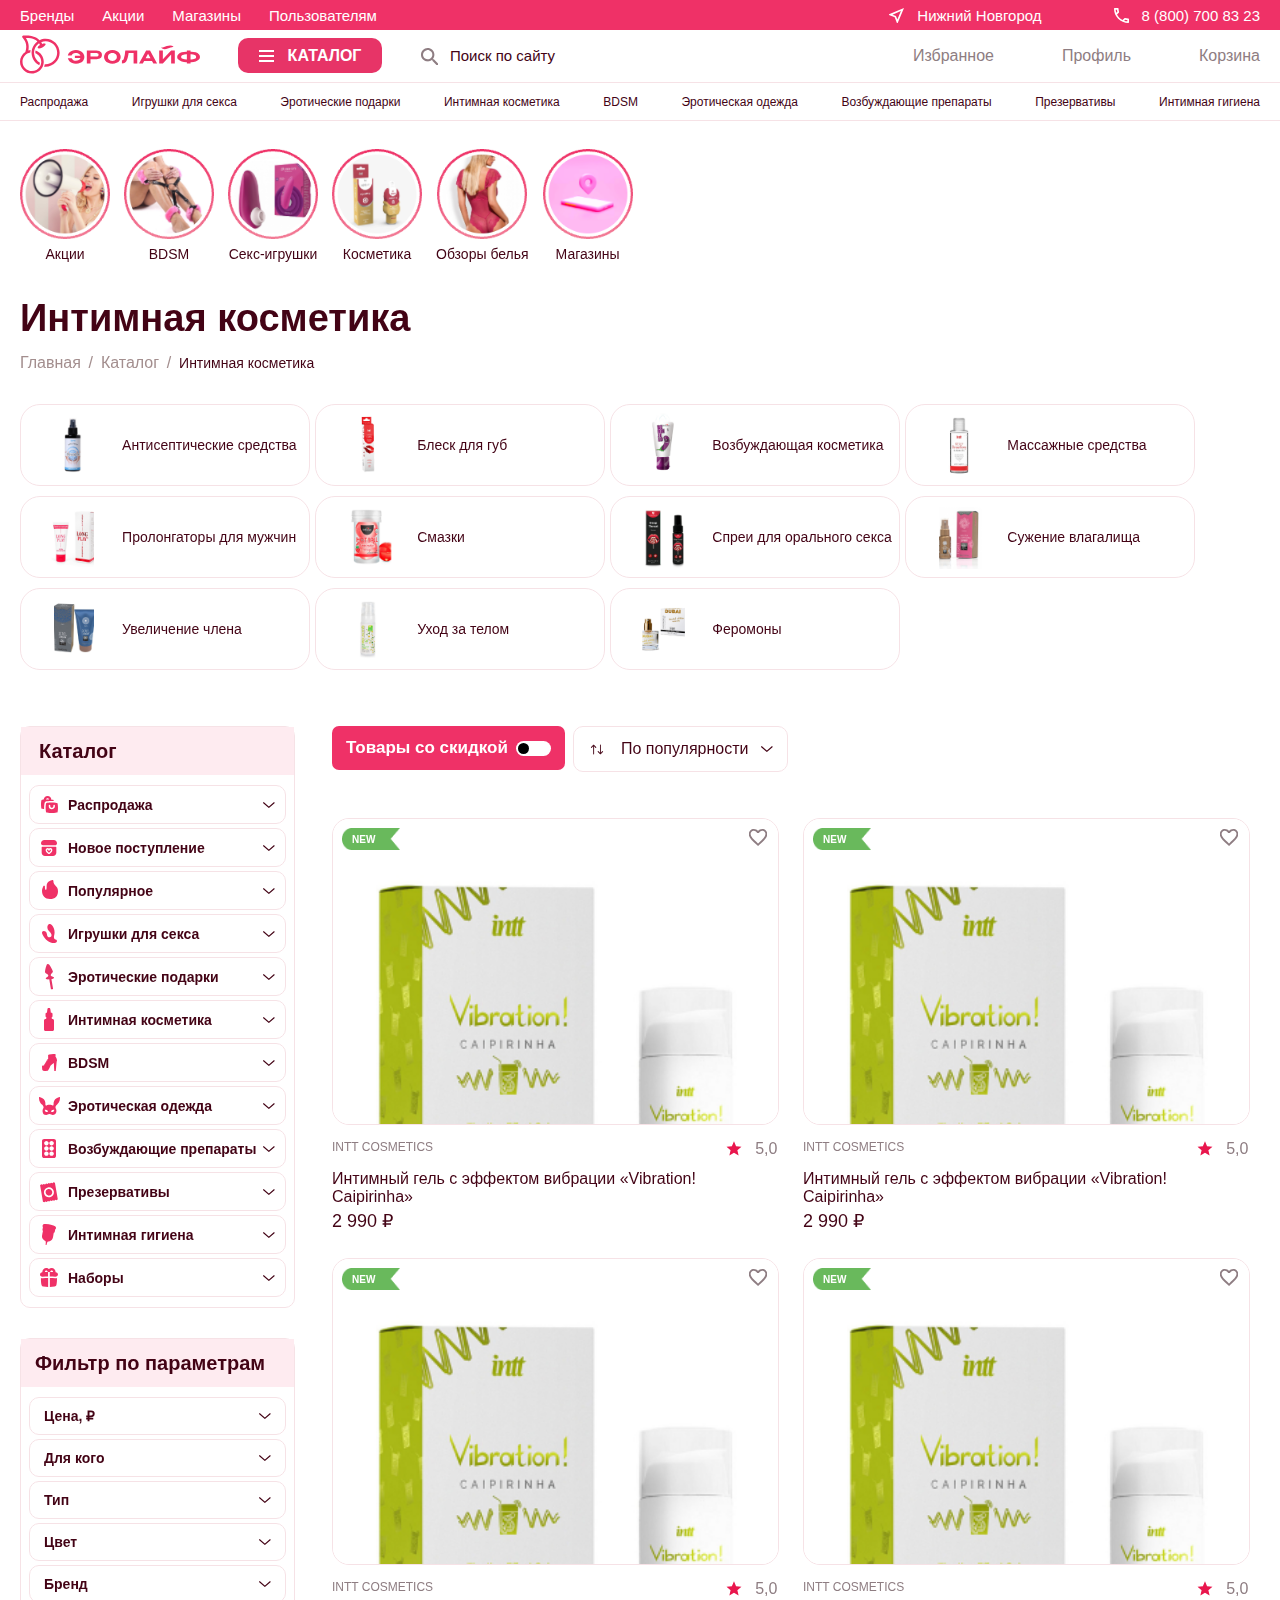
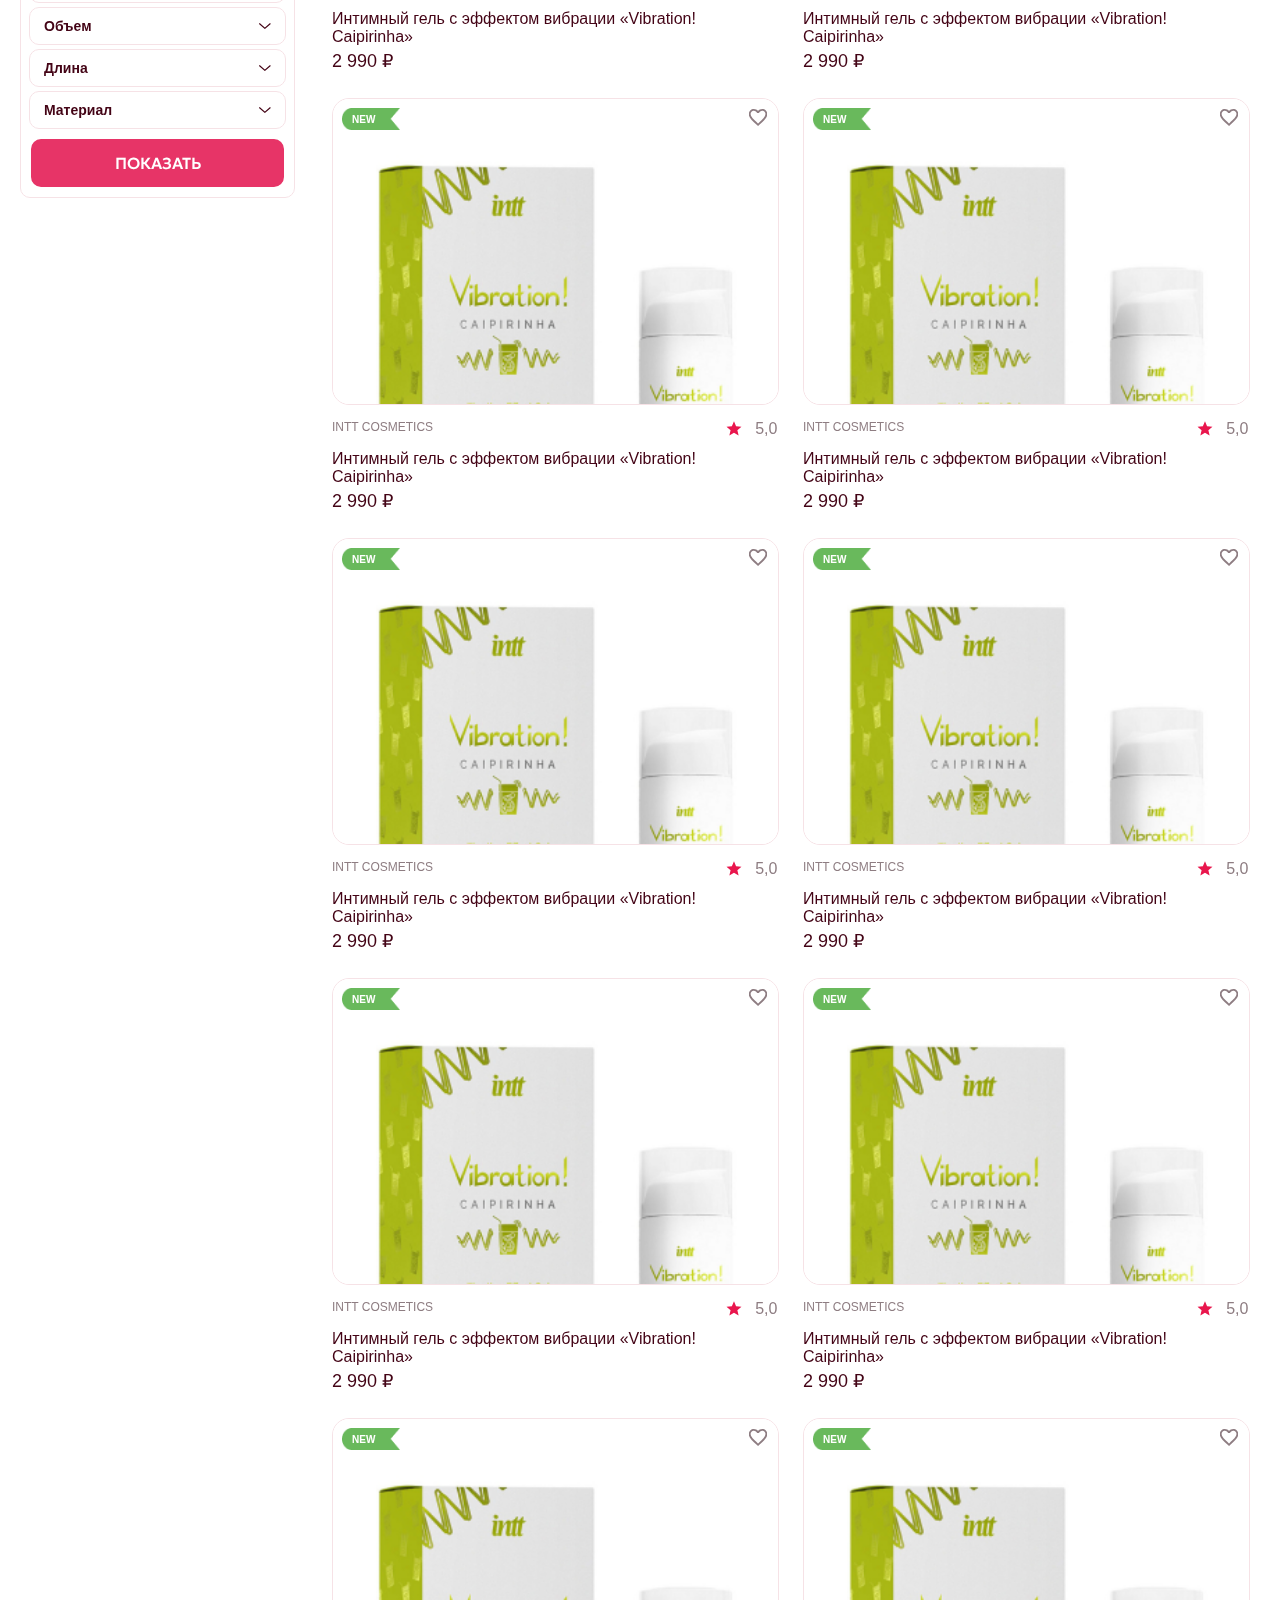
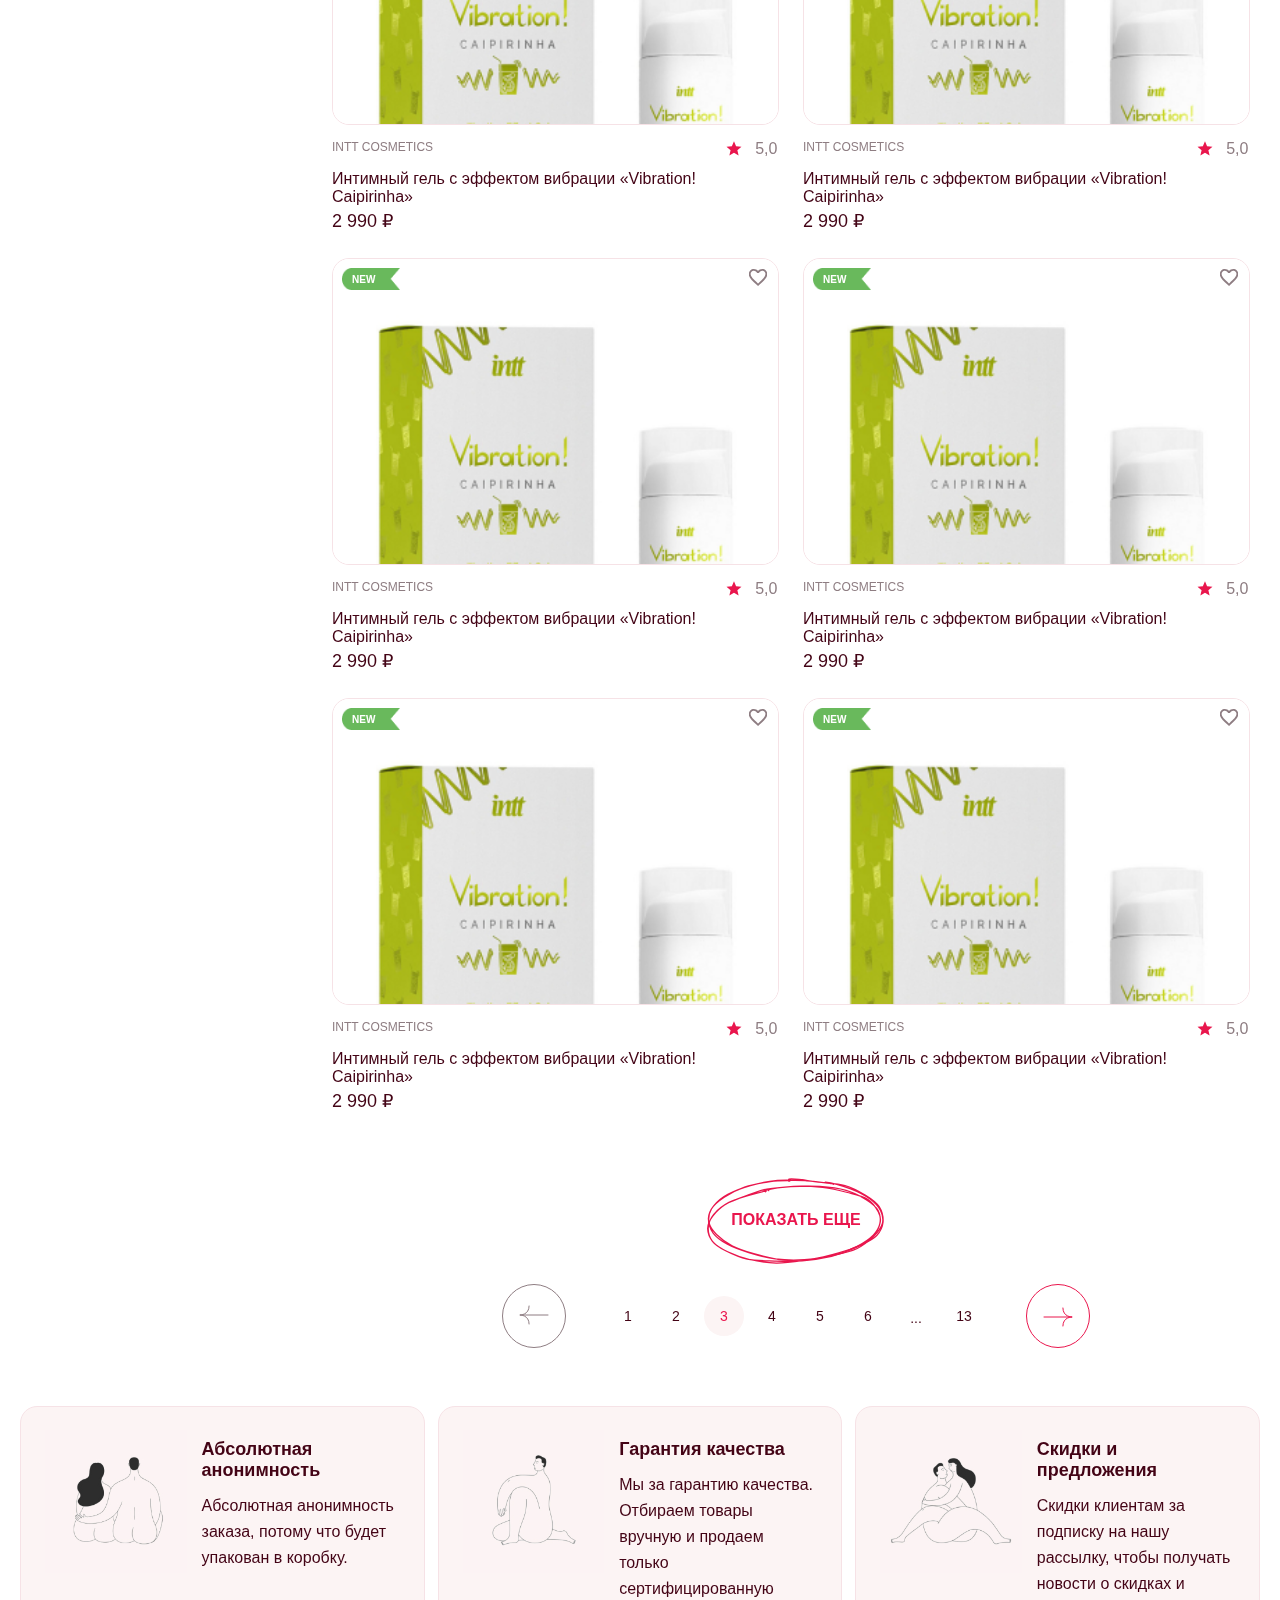
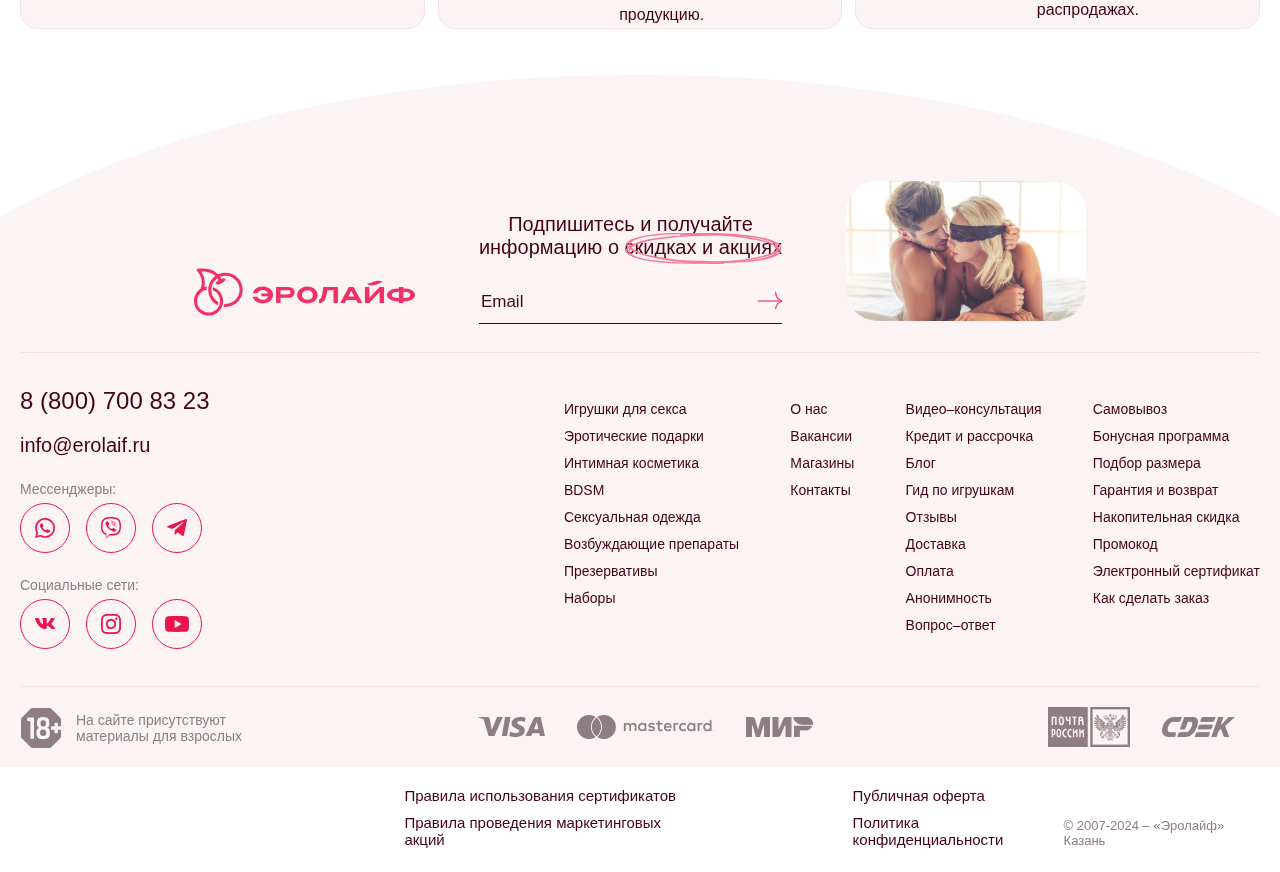
==== index2.html @ 37a2f1d4 "init" ====
<!DOCTYPE html>
<html lang="en">
<head>
	<meta charset="UTF-8">
	<meta name="viewport" content="width=device-width, initial-scale=1.0">
	<title></title>

	<link rel="stylesheet" href="css/fonts.css">
	<link rel="stylesheet" href="css/style.css">
	<link rel="stylesheet" href="css/media_style.css">

	<script src="js/jquery-3.7.1.min.js"></script>

	<link href="./css/jquery.mCustomScrollbar.min.css" rel="stylesheet">
	<script type="text/javascript" src="./js/jquery.mCustomScrollbar.concat.min.js"></script>

	<link href="./libs/slick/slick.css" rel="stylesheet">
	<script type="text/javascript" src="./libs/slick/slick.min.js"></script>
	<script src="./js/ResizeSensor.js"></script>
	<script src="./js/sticky-sidebar.js"></script>
	<script type="text/javascript" src="js/script.js"></script>
</head>
<body>

<header class="header">
	<div class="header_top">
		<div class="container">
			<div class="header_top_wrap">
				<div class="header_top_menu">
					<a href="">Бренды</a>
					<a href="">Акции</a>
					<a href="">Магазины</a>
					<a href="">Пользователям</a>
				</div>
				<div class="header_top_contacts">
					<a class="addr" href="#">Нижний Новгород</a>
					<a class="phone" href="tel:">8 (800) 700 83 23</a>
				</div>
			</div>
		</div>
	</div>
	<div class="header_wrapper">
		<div class="container">
			<div class="header_wrap">
				<div class="header_logo">
					<a href="#">
						<img src="./img/logo.svg" alt="">
					</a>
				</div>

				<div class="menu_btn">
					<div>
						<span></span>
						<span></span>
						<span></span>
					</div>
					<p>Каталог</p>
				</div>

				<div class="header_search">
					<input type="text" placeholder="Поиск по сайту">
					<button class="submit"></button>
				</div>

				<a href="tel:" class="header_mob_phone"></a>
			</div>

			<div class="header_admin">
				<a href="#" class="favourites"><span>Избранное</span></a>
				<a href="#" class="admin"><span>Профиль</span></a>
				<a href="#" class="cart"><span>Корзина</span></a>
			</div>
		</div>
	</div>

	<div class="menu_wrap">
		<div class="container">
			<div class="menu">
				<a href="">Распродажа</a>
				<a href="">Игрушки для секса</a>
				<a href="">Эротические подарки</a>
				<a href="">Интимная косметика</a>
				<a href="">BDSM</a>
				<a href="">Эротическая одежда</a>
				<a href="">Возбуждающие препараты</a>
				<a href="">Презервативы</a>
				<a href="">Интимная  гигиена</a>
			</div>
		</div>
	</div>
</header>

<div class="menu_wrapper">
	<div class="container">
		<div class="menu_btn_close">
			<div>
				<span></span>
				<span></span>
			</div>
		</div>
		<ul class="menu_nav">

			<li class="menu_nav_addr">
				Нижний Новгород
			</li>

			<div class="header_search header_search_menu">
				<input type="text" placeholder="Поиск по сайту">
				<button class="submit"></button>
			</div>

			<li class="menu_nav_tabs">
				<a href="#" class="active">Каталог</a>
				<a href="#">Информация</a>
			</li>


			<li class="menu_nav_top active" menu-nav="1">
				<a href="#" class="menu_nav_btn ico1">Распродажа</a>

				<div class="menu_nav_list active" menu-nav="1">
					<ul>
						<li>
							<a href="#"><b>Анальные игрушки</b></a>
							<a href="#">Анальные пробки</a>
							<a href="#">Анальные расширители</a>
							<a href="#">Анальные шарики</a>
							<a href="#">Массажеры простаты</a>
						</li>
						<li>
							<a href="#"><b>Вакуумные помпы</b></a>
							<a href="#">Помпы для женщин</a>
							<a href="#">Помпы для мужчин</a>
						</li>
						<li>
							<a href="#"><b>Вибраторы</b></a>
							<a href="#">Вибраторы</a>
							<a href="#">Вибраторы для пар</a>
							<a href="#">Виброяйца</a>
							<a href="#">Массажеры Wand</a>
							<a href="#">Стимуляторы клитора</a>
						</li>
					</ul>
					<ul>
						<li>
							<a href="#"><b>Мастурбаторы</b></a>
							<a href="#">Мастурбаторы</a>
							<a href="#">Автоматические мастурбаторы</a>
						</li>
						<li>
							<a href="#"><b>Насадки и кольца</b></a>
							<a href="#">Для двойного проникновения</a>
							<a href="#">Насадки на пальцы и язык</a>
							<a href="#">Насадки на член</a>
							<a href="#">Эрекционные кольца</a>
						</li>
						<li>
							<a href="#"><b>Секс-куклы</b></a>
							<a href="#">Надувные секс-куклы</a>
							<a href="#">Real Doll</a>
						</li>
						<li>
							<a href="#"><b>Секс-машины</b></a>
						</li>
					</ul>
					<ul>
						<li>
							<a href="#"><b>Страпоны</b></a>
						</li>
						<li>
							<a href="#"><b>Тренажеры интимных мышц</b></a>
							<a href="#">Тренажеры Кегеля</a>
							<a href="#">Вагинальные шарики</a>
						</li>
						<li>
							<a href="#"><b>Уход за игрушками</b></a>
						</li>
						<li>
							<a href="#"><b>Фаллоимитаторы</b></a>
						</li>
						<li>
							<a href="#"><b>Фаллопротезы</b></a>
						</li>
						<li>
							<a href="#"><b>Фистинг</b></a>
						</li>
					</ul>
					<ul>
						<li>
							<a href="#"><b>Экстендеры</b></a>
						</li>
						<li>
							<a href="#"><b>Электростимуляция</b></a>
						</li>
					</ul>
				</div>
			</li>
			<li class="menu_nav_top" menu-nav="2">
				<a href="#" class="menu_nav_btn ico2">Популярное</a>

				<div class="menu_nav_list" menu-nav="2">
					<ul>
						<li>
							<a href="#"><b>item</b></a>
							<a href="#">item1</a>
							<a href="#">item2</a>
							<a href="#">item3</a>
						</li>
					</ul>
				</div>
			</li>
			<li class="menu_nav_top" menu-nav="3">
				<a href="#" class="menu_nav_btn ico3">Игрушки для секса</a>

				<div class="menu_nav_list" menu-nav="3">
					<ul>
						<li>
							<a href="#"><b>item</b></a>
							<a href="#">item1</a>
							<a href="#">item2</a>
							<a href="#">item3</a>
						</li>
					</ul>
				</div>
			</li>
			<li class="menu_nav_top" menu-nav="4">
				<a href="#" class="menu_nav_btn ico4">Эротические подарки</a>

				<div class="menu_nav_list" menu-nav="4">
					<ul>
						<li>
							<a href="#"><b>item</b></a>
							<a href="#">item1</a>
							<a href="#">item2</a>
							<a href="#">item3</a>
						</li>
					</ul>
				</div>
			</li>
			<li class="menu_nav_top" menu-nav="5">
				<a href="#" class="menu_nav_btn ico5">Интимная косметика</a>

				<div class="menu_nav_list" menu-nav="5">
					<ul>
						<li>
							<a href="#"><b>item</b></a>
							<a href="#">item1</a>
							<a href="#">item2</a>
							<a href="#">item3</a>
						</li>
					</ul>
				</div>
			</li>
			<li class="menu_nav_top" menu-nav="6">
				<a href="#" class="menu_nav_btn ico6">BDSM</a>

				<div class="menu_nav_list" menu-nav="5">
					<ul>
						<li>
							<a href="#"><b>item</b></a>
							<a href="#">item1</a>
							<a href="#">item2</a>
							<a href="#">item3</a>
						</li>
					</ul>
				</div>
			</li>
			<li class="menu_nav_top" menu-nav="7">
				<a href="#" class="menu_nav_btn ico7">Эротическая одежда</a>

				<div class="menu_nav_list" menu-nav="7">
					<ul>
						<li>
							<a href="#"><b>item</b></a>
							<a href="#">item1</a>
							<a href="#">item2</a>
							<a href="#">item3</a>
						</li>
					</ul>
				</div>
			</li>
			<li class="menu_nav_top" menu-nav="8">
				<a href="#" class="menu_nav_btn ico8">Возбуждающие препараты</a>

				<div class="menu_nav_list" menu-nav="8">
					<ul>
						<li>
							<a href="#"><b>item</b></a>
							<a href="#">item1</a>
							<a href="#">item2</a>
							<a href="#">item3</a>
						</li>
					</ul>
				</div>
			</li>
			<li class="menu_nav_top" menu-nav="9">
				<a href="#" class="menu_nav_btn ico9">Презервативы</a>

				<div class="menu_nav_list" menu-nav="9">
					<ul>
						<li>
							<a href="#"><b>item</b></a>
							<a href="#">item1</a>
							<a href="#">item2</a>
							<a href="#">item3</a>
						</li>
					</ul>
				</div>
			</li>
			<li class="menu_nav_top" menu-nav="10">
				<a href="#" class="menu_nav_btn ico10">Интимная гигиена</a>

				<div class="menu_nav_list" menu-nav="10">
					<ul>
						<li>
							<a href="#"><b>item</b></a>
							<a href="#">item1</a>
							<a href="#">item2</a>
							<a href="#">item3</a>
						</li>
					</ul>
				</div>
			</li>
			<li class="menu_nav_top" menu-nav="11">
				<a href="#" class="menu_nav_btn ico11">Наборы</a>

				<div class="menu_nav_list" menu-nav="11">
					<ul>
						<li>
							<a href="#"><b>item</b></a>
							<a href="#">item1</a>
							<a href="#">item2</a>
							<a href="#">item3</a>
						</li>
					</ul>
				</div>
			</li>
		</ul>
	</div>
</div>

<section class="menu_catalog">
	<div class="container">
		<div class="menu_catalog_wrap">
			<a href="#" class="menu_catalog_item">
				<div class="menu_catalog_img">
					<img src="./img/menu_catalog/1.png" alt="">
				</div>
				<span>Акции</span>
			</a>
			<a href="#" class="menu_catalog_item">
				<div class="menu_catalog_img">
					<img src="./img/menu_catalog/2.png" alt="">
				</div>
				<span>BDSM</span>
			</a>
			<a href="#" class="menu_catalog_item">
				<div class="menu_catalog_img">
					<img src="./img/menu_catalog/3.png" alt="">
				</div>
				<span>Секс-игрушки</span>
			</a>
			<a href="#" class="menu_catalog_item">
				<div class="menu_catalog_img">
					<img src="./img/menu_catalog/4.png" alt="">
				</div>
				<span>Косметика</span>
			</a>
			<a href="#" class="menu_catalog_item">
				<div class="menu_catalog_img">
					<img src="./img/menu_catalog/5.png" alt="">
				</div>
				<span>Обзоры белья</span>
			</a>
			<a href="#" class="menu_catalog_item">
				<div class="menu_catalog_img">
					<img src="./img/menu_catalog/6.png" alt="">
				</div>
				<span>Магазины</span>
			</a>
		</div>
	</div>
</section>

	<section class="page_catalog">
		<div class="container">
			<div class="section_item">
				Интимная косметика
			</div>

			<div class="breadcrumbs">
				<a href="#">Главная</a>
				<a href="#">Каталог</a>
				<span>Интимная косметика</span>
			</div>

			<div class="page_catalog_block">
				<div class="page_catalog_category">
					<a href="#" class="page_catalog_category_block">
						<div class="age_catalog_category_img">
							<img src="./img/catalog_category/1.png" alt="">
						</div>
						<span>Антисептические средства</span>
					</a>
					<a href="#" class="page_catalog_category_block">
						<div class="age_catalog_category_img">
							<img src="./img/catalog_category/2.png" alt="">
						</div>
						<span>Блеск для губ</span>
					</a>
					<a href="#" class="page_catalog_category_block">
						<div class="age_catalog_category_img">
							<img src="./img/catalog_category/3.png" alt="">
						</div>
						<span>Возбуждающая косметика</span>
					</a>
					<a href="#" class="page_catalog_category_block">
						<div class="age_catalog_category_img">
							<img src="./img/catalog_category/4.png" alt="">
						</div>
						<span>Массажные средства</span>
					</a>
					<a href="#" class="page_catalog_category_block">
						<div class="age_catalog_category_img">
							<img src="./img/catalog_category/5.png" alt="">
						</div>
						<span>Пролонгаторы для мужчин</span>
					</a>
					<a href="#" class="page_catalog_category_block">
						<div class="age_catalog_category_img">
							<img src="./img/catalog_category/6.png" alt="">
						</div>
						<span>Смазки</span>
					</a>
					<a href="#" class="page_catalog_category_block">
						<div class="age_catalog_category_img">
							<img src="./img/catalog_category/7.png" alt="">
						</div>
						<span>Спреи для орального секса</span>
					</a>
					<a href="#" class="page_catalog_category_block">
						<div class="age_catalog_category_img">
							<img src="./img/catalog_category/8.png" alt="">
						</div>
						<span>Сужение влагалища</span>
					</a>
					<a href="#" class="page_catalog_category_block">
						<div class="age_catalog_category_img">
							<img src="./img/catalog_category/9.png" alt="">
						</div>
						<span>Увеличение члена</span>
					</a>
					<a href="#" class="page_catalog_category_block">
						<div class="age_catalog_category_img">
							<img src="./img/catalog_category/10.png" alt="">
						</div>
						<span>Уход за телом</span>
					</a>
					<a href="#" class="page_catalog_category_block">
						<div class="age_catalog_category_img">
							<img src="./img/catalog_category/11.png" alt="">
						</div>
						<span>Феромоны</span>
					</a>
				</div>

				<div class="page_catalog_wrapper">
				<div class="page_catalog_left ">
					<div class="sticky-sidebar">
						<div class="sticky-sidebar__inner">
							<div class="page_catalog_nav">
									<div class="page_catalog_nav_head">
										<span>Каталог</span>
									</div>

									<div class="page_catalog_nav_block">
										<div class="page_catalog_nav_btn">
											<div class="page_catalog_nav_btn-name">
												<span class="page_catalog_nav_btn-ico">
													<svg width="17" height="17" viewBox="0 0 17 17" fill="none" xmlns="http://www.w3.org/2000/svg">
														<path d="M10.8182 4.91111C11.5909 4.91111 12.2091 4.91111 12.8273 4.98667C12.75 4.60889 12.6727 4.38222 12.6727 4.38222C12.5955 4.08 12.3636 3.85333 12.0545 3.85333C11.9773 3.85333 11.3591 3.77778 10.3545 3.62667C10.3545 1.58667 8.65455 0 6.56818 0C4.48182 0 2.85909 1.58667 2.70455 3.55111C1.7 3.70222 1.08182 3.77778 1.00455 3.77778C0.695455 3.85333 0.463636 4.08 0.386364 4.38222C0.386364 4.38222 0 5.96889 0 8.31111C0 10.6533 0.386364 12.24 0.386364 12.24C0.463636 12.5422 0.695455 12.7689 1.00455 12.7689C1.08182 12.7689 1.85455 12.92 3.09091 12.9956C3.09091 12.6178 3.09091 12.1644 3.09091 11.7111C3.09091 9.44444 3.47727 7.25333 3.55455 7.17778C3.70909 6.27111 4.40455 5.59111 5.33182 5.36444C5.40909 5.36444 7.49545 4.91111 10.8182 4.91111ZM6.56818 2.26667C7.26364 2.26667 7.88182 2.79556 8.03636 3.4C7.57273 3.4 7.03182 3.4 6.49091 3.4C5.95 3.4 5.48636 3.4 5.02273 3.4C5.25455 2.79556 5.87273 2.26667 6.56818 2.26667ZM16.6136 7.48C16.5364 7.17778 16.3045 6.95111 15.9955 6.87556C15.9182 6.87556 13.9091 6.42222 10.8182 6.42222C7.72727 6.42222 5.71818 6.8 5.64091 6.87556C5.33182 6.95111 5.1 7.17778 5.02273 7.48C5.02273 7.55556 4.63636 9.59556 4.63636 11.7111C4.63636 13.8267 5.02273 15.8667 5.02273 15.9422C5.1 16.2444 5.33182 16.4711 5.64091 16.5467C5.71818 16.5467 7.72727 17 10.8182 17C13.9091 17 15.9182 16.6222 15.9955 16.5467C16.3045 16.4711 16.5364 16.2444 16.6136 15.9422C16.6136 15.8667 17 13.8267 17 11.7111C17 9.59556 16.6136 7.55556 16.6136 7.48ZM10.8182 13.2222C9.11818 13.2222 7.72727 11.8622 7.72727 10.2V9.44444C7.72727 8.99111 8.03636 8.68889 8.5 8.68889C8.88636 8.68889 9.27273 8.99111 9.27273 9.44444V10.2C9.27273 11.0311 9.96818 11.7111 10.8182 11.7111C11.6682 11.7111 12.3636 11.0311 12.3636 10.2V9.52C12.3636 9.06667 12.6727 8.76444 13.1364 8.76444C13.5227 8.76444 13.9091 9.06667 13.9091 9.52V10.2756C13.9091 11.8622 12.5182 13.2222 10.8182 13.2222Z" fill="#EF3167"/>
													</svg>
												</span>
												<span>Распродажа</span>
											</div>
											<span class="page_catalog_nav_arrow">
												<svg width="12" height="6" viewBox="0 0 12 6" fill="none" xmlns="http://www.w3.org/2000/svg">
													<path fill-rule="evenodd" clip-rule="evenodd" d="M5.47507 5.87234L0.215117 1.19149C-0.0717888 1.02128 -0.0717888 0.680851 0.215117 0.425532L0.693295 0L5.47507 4.25532C5.66634 4.42553 6.04888 4.42553 6.24015 4.25532L11.0219 0L11.5001 0.425532C11.6914 0.595745 11.6914 0.93617 11.5001 1.19149L6.24015 5.87234C6.04888 6.04255 5.66634 6.04255 5.47507 5.87234Z" fill="#430315"/>
												</svg>
											</span>
										</div>

										<div class="page_catalog_nav_list">
											<a href="#">item1</a>
											<a href="#">item2</a>
											<a href="#">item3</a>
										</div>
									</div>

									<div class="page_catalog_nav_block">
										<div class="page_catalog_nav_btn">
											<div class="page_catalog_nav_btn-name">
												<span class="page_catalog_nav_btn-ico">
													<svg width="16" height="16" viewBox="0 0 16 16" fill="none" xmlns="http://www.w3.org/2000/svg">
														<path d="M9.99857 10.2C9.99857 10.4667 9.7986 11.3333 7.99886 12.8C6.19911 11.3333 5.99914 10.4667 5.99914 10.2C5.99914 9.73333 6.26577 9.4 6.66572 9.4C7.06566 9.4 7.33229 9.8 7.33229 10.2C7.33229 10.6 7.59892 10.8667 7.99886 10.8667C8.3988 10.8667 8.66543 10.6 8.66543 10.2C8.66543 9.73333 8.93206 9.4 9.332 9.4C9.73194 9.4 9.99857 9.73333 9.99857 10.2ZM15.3311 7.33333V12.6667C15.3311 14.5333 13.8647 16 11.9983 16H3.99943C2.13303 16 0.666571 14.5333 0.666571 12.6667V7.33333C0.666571 6.93333 0.9332 6.66667 1.33314 6.66667H14.6646C15.0645 6.66667 15.3311 6.93333 15.3311 7.33333ZM11.3317 10.2C11.3317 9 10.4652 8.06667 9.332 8.06667C8.79874 8.06667 8.33214 8.26667 7.99886 8.6C7.66557 8.26667 7.19897 8.06667 6.66572 8.06667C5.53254 8.06667 4.666 9.06667 4.666 10.2C4.666 11.2667 5.46589 12.4667 7.13231 13.8C7.39894 14 7.66557 14.0667 7.99886 14.0667C8.33214 14.0667 8.59877 14 8.8654 13.8C10.5318 12.4 11.3317 11.2667 11.3317 10.2ZM12.7982 0C12.7315 0 3.33286 0 3.33286 0C1.46646 0 0 1.46667 0 3.33333C0 4.46667 0.866543 5.33333 1.99971 5.33333H13.998C15.0645 5.33333 15.9311 4.53333 15.9977 3.46667C16.0644 1.66667 14.6646 0.0666667 12.7982 0Z" fill="#EF3167"/>
													</svg>
												</span>
												<span>Новое поступление</span>
											</div>
											<span class="page_catalog_nav_arrow">
												<svg width="12" height="6" viewBox="0 0 12 6" fill="none" xmlns="http://www.w3.org/2000/svg">
													<path fill-rule="evenodd" clip-rule="evenodd" d="M5.47507 5.87234L0.215117 1.19149C-0.0717888 1.02128 -0.0717888 0.680851 0.215117 0.425532L0.693295 0L5.47507 4.25532C5.66634 4.42553 6.04888 4.42553 6.24015 4.25532L11.0219 0L11.5001 0.425532C11.6914 0.595745 11.6914 0.93617 11.5001 1.19149L6.24015 5.87234C6.04888 6.04255 5.66634 6.04255 5.47507 5.87234Z" fill="#430315"/>
												</svg>
											</span>
										</div>

										<div class="page_catalog_nav_list">
											<a href="#">item1</a>
											<a href="#">item2</a>
											<a href="#">item3</a>
										</div>
									</div>

									<div class="page_catalog_nav_block">
										<div class="page_catalog_nav_btn">
											<div class="page_catalog_nav_btn-name">
												<span class="page_catalog_nav_btn-ico">
													<svg width="19" height="22" viewBox="0 0 19 22" fill="none" xmlns="http://www.w3.org/2000/svg">
														<path d="M15.5579 5.87273C14.3789 4.66364 13.3684 3.62727 13.3684 0.863636C13.3684 0.604545 13.2842 0.345455 13.1158 0.259091C12.9474 0.0863636 12.6947 0 12.4421 0C10.4211 0.259091 6.63158 1.72727 6.63158 6.04545C6.63158 6.21818 6.71579 9.24091 6.21053 9.75909C6.12632 9.84546 6.04211 9.93182 5.78947 9.93182C5.62105 9.93182 5.53684 9.84546 5.45263 9.75909C4.94737 9.24091 4.86316 7.51364 4.94737 6.56364C4.94737 6.30455 4.86316 6.13182 4.77895 5.95909C4.69474 5.87273 4.69474 5.78636 4.61053 5.78636C4.27368 5.61364 3.93684 5.61364 3.6 5.78636C3.51579 5.87273 3.34737 5.95909 3.34737 6.13182L3.17895 6.56364C2.67368 7.77273 2 9.41364 2 10.7955C2 15.8909 5.03158 19 10 19C15.1368 19 18 16.2364 18 11.2273C18 8.29091 16.7368 6.99545 15.5579 5.87273Z" fill="#EF3167"/>
													</svg>
												</span>
												<span>Популярное</span>
											</div>
											<span class="page_catalog_nav_arrow">
												<svg width="12" height="6" viewBox="0 0 12 6" fill="none" xmlns="http://www.w3.org/2000/svg">
													<path fill-rule="evenodd" clip-rule="evenodd" d="M5.47507 5.87234L0.215117 1.19149C-0.0717888 1.02128 -0.0717888 0.680851 0.215117 0.425532L0.693295 0L5.47507 4.25532C5.66634 4.42553 6.04888 4.42553 6.24015 4.25532L11.0219 0L11.5001 0.425532C11.6914 0.595745 11.6914 0.93617 11.5001 1.19149L6.24015 5.87234C6.04888 6.04255 5.66634 6.04255 5.47507 5.87234Z" fill="#430315"/>
												</svg>
											</span>
										</div>

										<div class="page_catalog_nav_list">
											<a href="#">item1</a>
											<a href="#">item2</a>
											<a href="#">item3</a>
										</div>
									</div>

									<div class="page_catalog_nav_block">
										<div class="page_catalog_nav_btn">
											<div class="page_catalog_nav_btn-name">
												<span class="page_catalog_nav_btn-ico">
													<svg width="15" height="19" viewBox="0 0 15 19" fill="none" xmlns="http://www.w3.org/2000/svg">
														<path d="M11.6953 19C10.7002 19 9.67338 18.819 8.64661 18.4571C7.52505 18.0651 6.4193 17.4468 5.45571 16.6778C3.30738 14.9889 1.82251 12.7119 0.764139 10.9174C0.448208 10.3896 0.163871 9.86187 0.053295 9.28885C-0.0572807 8.77615 0.0059054 8.26345 0.227057 7.8563C0.290243 7.73567 0.369226 7.63011 0.448208 7.52456C0.748342 7.17773 1.19065 6.9817 1.71193 6.93646C2.35959 6.89122 3.05464 7.10233 3.54433 7.50948C3.71809 7.66027 3.87606 7.82615 4.01822 8.0071L4.04982 8.03726V8.05234C4.22358 8.27853 4.38154 8.5198 4.49212 8.80631C4.50792 8.85155 4.52371 8.89678 4.55531 8.9571C4.55531 8.97218 4.5711 8.98726 4.5711 9.00234C4.71327 9.36425 4.83964 9.78647 4.95022 10.2992C4.99761 10.5103 5.0292 10.7214 5.07659 10.9325C5.12398 11.219 5.18717 11.5357 5.25035 11.8222C5.40832 12.1992 5.59788 12.5008 5.83483 12.742C6.27713 13.1643 6.94058 13.3905 7.55665 13.3301C8.17271 13.2698 8.77298 12.923 9.1205 12.4254C9.5786 11.7619 9.6102 10.8119 9.23108 9.90711C8.88356 9.09282 8.29908 8.41424 7.60404 7.69043L7.50926 7.59995C6.97218 7.02694 6.43509 6.43884 6.02438 5.77534C5.9612 5.66979 5.89801 5.56423 5.85062 5.4436C5.29774 4.3428 5.20296 3.03089 5.59788 1.85469C5.81903 1.20628 6.21394 0.648339 6.68784 0.331671C6.94058 0.165797 7.20912 0.0602414 7.49346 0.0150032C8.31488 -0.0905528 9.19949 0.36183 10.0209 1.34199C11.8849 3.55867 12.8011 6.469 12.5168 9.31901C12.4852 9.56028 12.4536 9.81663 12.422 10.0579C12.3746 10.3595 12.2956 10.6762 12.2324 10.9627C12.1692 11.2341 12.106 11.5055 12.0587 11.777V11.8222L12.0429 11.8373C11.9797 12.2293 11.9323 12.5611 11.9323 12.8627C11.9165 13.9182 12.3114 14.8079 12.9907 15.2754C13.196 15.4111 13.433 15.5167 13.6541 15.6222C14.128 15.8333 14.6019 16.0444 14.8546 16.5119C15.1706 17.0849 14.9336 17.7936 14.5071 18.2159L14.4439 18.2611L14.3965 18.3063C13.97 18.6683 13.3856 18.8794 12.5799 18.9698C12.2956 18.9849 11.9955 19 11.6953 19Z" fill="#EF3167"/>
													</svg>
												</span>
												<span>Игрушки для секса</span>
											</div>
											<span class="page_catalog_nav_arrow">
												<svg width="12" height="6" viewBox="0 0 12 6" fill="none" xmlns="http://www.w3.org/2000/svg">
													<path fill-rule="evenodd" clip-rule="evenodd" d="M5.47507 5.87234L0.215117 1.19149C-0.0717888 1.02128 -0.0717888 0.680851 0.215117 0.425532L0.693295 0L5.47507 4.25532C5.66634 4.42553 6.04888 4.42553 6.24015 4.25532L11.0219 0L11.5001 0.425532C11.6914 0.595745 11.6914 0.93617 11.5001 1.19149L6.24015 5.87234C6.04888 6.04255 5.66634 6.04255 5.47507 5.87234Z" fill="#430315"/>
												</svg>
											</span>
										</div>

										<div class="page_catalog_nav_list">
											<a href="">Анальные игрушки</a>
											<a href="">Вакуумные помпы</a>
											<a href="">Вибраторы</a>
											<a href="">Мастурбаторы</a>
											<a href="">Насадки и кольца</a>
											<a href="">Секс-куклы</a>
											<a href="">Секс-машины</a>
											<a href="">Страпоны</a>
											<a href="">Тренажеры интимных мышц</a>
											<a href="">Уход за игрушками</a>
											<a href="">Фаллоимитаторы</a>
											<a href="">Фаллопротезы</a>
											<a href="">Фистинг</a>
											<a href="">Экстендеры</a>
											<a href="">Электростимуляция</a>
										</div>
									</div>

									<div class="page_catalog_nav_block">
										<div class="page_catalog_nav_btn">
											<div class="page_catalog_nav_btn-name">
												<span class="page_catalog_nav_btn-ico">
													<svg width="9" height="26" viewBox="0 0 9 26" fill="none" xmlns="http://www.w3.org/2000/svg">
														<path d="M8.96016 13.5284V13.4921L8.94715 13.48C8.93414 13.4437 8.92113 13.4195 8.89511 13.3832C8.89511 13.3711 8.8821 13.359 8.86909 13.3469C8.85608 13.3227 8.83006 13.2985 8.80404 13.2744C8.79103 13.2623 8.77802 13.2502 8.77802 13.2502C8.752 13.226 8.72598 13.2139 8.69996 13.1776L8.67394 13.1655C8.6219 13.1292 8.56986 13.0929 8.4918 13.0566L8.46578 13.0445C8.43976 13.0324 8.42675 13.0203 8.40073 13.0082L8.14053 12.8872C7.99742 12.8267 7.8413 12.7662 7.67217 12.7057L7.64615 12.6936C7.55508 12.6573 7.46401 12.621 7.37294 12.5847L7.34692 12.5726C7.30789 12.5605 7.25585 12.5363 7.20381 12.5121C7.15177 12.4879 7.11274 12.4758 7.0607 12.4516H7.04769C7.00866 12.4395 6.96963 12.4153 6.9306 12.4032L6.89157 12.3791C6.86555 12.367 6.82652 12.3549 6.8005 12.3428L6.74846 12.3186C6.72244 12.3065 6.69642 12.2944 6.65739 12.2702L6.61836 12.2581C6.59234 12.246 6.56632 12.2218 6.5403 12.2097L6.50127 12.1855C6.42321 12.1371 6.34515 12.0887 6.2801 12.0524L6.25408 12.0282C6.22806 12.0161 6.20204 11.9919 6.18903 11.9798L6.15 11.9556C6.13699 11.9435 6.11097 11.9193 6.09796 11.9072L6.05893 11.8709C6.04592 11.8588 6.0199 11.8346 6.00689 11.8225L5.98087 11.7983C5.96786 11.7741 5.94184 11.762 5.92883 11.7378L5.91582 11.7136C5.8898 11.6894 5.87679 11.6531 5.86378 11.6289L5.85077 11.6047C5.83776 11.5805 5.82475 11.5563 5.82475 11.5442L5.81174 11.5079C5.79873 11.4838 5.79873 11.4717 5.78572 11.4475C5.78572 11.4354 5.77271 11.4233 5.77271 11.4112C5.77271 11.387 5.7597 11.3749 5.7597 11.3507C5.7597 11.3386 5.7597 11.3265 5.74669 11.3144C5.74669 11.2902 5.74669 11.266 5.73368 11.2418V11.2055C5.73368 11.1692 5.73368 11.1329 5.73368 11.0966C5.81174 10.2981 6.33214 9.81414 6.83953 9.34229C7.3209 8.89464 7.77625 8.47119 7.88033 7.81786C7.9714 7.22503 7.50304 6.03936 6.43622 4.18827C5.60358 2.68804 4.65385 1.2725 4.34161 0.849043C3.67811 -0.0583554 3.00159 -0.0220595 2.79343 0.0142364C2.57226 0.0142364 1.89574 0.123124 1.53146 1.13941C1.24524 1.92582 0.178423 5.28925 0.0223028 7.26132C-0.0297371 7.89045 0.00929284 8.326 0.139393 8.60427C0.438622 9.20921 0.998051 9.53587 1.59651 9.86253C2.234 10.2134 2.8845 10.5764 3.19674 11.3507C3.20975 11.387 3.22276 11.4233 3.23577 11.4596L3.24878 11.4958C3.24878 11.52 3.26179 11.5442 3.26179 11.5684C3.26179 11.5805 3.26179 11.5926 3.26179 11.6047C3.26179 11.6289 3.26179 11.641 3.26179 11.6652C3.26179 11.6773 3.26179 11.6894 3.26179 11.7015C3.26179 11.7257 3.26179 11.7378 3.26179 11.762V11.7741C3.26179 11.7862 3.26179 11.7862 3.26179 11.7983C3.26179 11.8225 3.24878 11.8467 3.24878 11.8709V11.8951C3.23577 11.9314 3.23577 11.9556 3.22276 11.9798L3.20975 12.004C3.19674 12.0282 3.19674 12.0524 3.18373 12.0645L3.15771 12.1008C3.1447 12.125 3.13169 12.1371 3.13169 12.1613L3.10567 12.1976C3.09266 12.2218 3.07965 12.2339 3.06664 12.2581L3.04062 12.2823C3.02761 12.3065 3.0146 12.3186 2.98858 12.3428L2.96256 12.3791C2.93654 12.4032 2.91052 12.4395 2.8845 12.4758C2.85848 12.5 2.83246 12.5363 2.80644 12.5605L2.78042 12.5847C2.7544 12.6089 2.74139 12.621 2.71537 12.6452L2.67634 12.6815C2.65032 12.7057 2.63731 12.7178 2.61129 12.742L2.57226 12.7783C2.54624 12.8025 2.52022 12.8146 2.4942 12.8388L2.45517 12.863C2.42915 12.8872 2.39012 12.9114 2.3641 12.9356L2.33808 12.9477C2.31206 12.9719 2.27303 12.9961 2.24701 13.0082L2.20798 13.0324C2.16895 13.0566 2.14293 13.0808 2.1039 13.105L2.07788 13.1171C1.99982 13.1776 1.90875 13.226 1.83069 13.2864C1.68758 13.3832 1.55748 13.4679 1.41437 13.5647L1.29728 13.6494C1.27126 13.6615 1.25825 13.6857 1.23223 13.6978L1.21922 13.7099L1.10213 13.8067L1.03708 13.9035C1.02407 13.9277 0.998051 13.9398 0.985041 13.964L0.959021 13.9882C0.933001 14.0124 0.919991 14.0366 0.906981 14.0608C0.893971 14.0729 0.893971 14.085 0.880961 14.0971C0.867951 14.1213 0.854941 14.1576 0.841931 14.1817C0.841931 14.1938 0.828921 14.2059 0.828921 14.218C0.815911 14.2664 0.802901 14.3148 0.802901 14.3511C0.789891 14.6052 0.906981 14.8351 1.12815 15.0045C1.59651 15.3674 2.63731 15.4884 4.27657 15.3674L5.85077 24.8044C5.85077 24.8286 5.86378 24.8528 5.87679 24.877C5.87679 24.9011 5.87679 24.9253 5.87679 24.9495C5.90281 25.0705 5.99388 25.2278 6.35816 25.2883C6.46224 25.3004 6.56632 25.3125 6.69642 25.3125C6.8005 25.3125 6.91759 25.3004 7.02167 25.2883C7.22983 25.2641 7.75023 25.1794 7.94538 24.9374C8.01043 24.8649 8.03645 24.7802 8.02344 24.6834C8.02344 24.6592 8.01043 24.635 8.01043 24.6229C8.01043 24.5987 8.01043 24.5745 8.01043 24.5503L6.42321 15.1254C7.64615 14.9198 8.41374 14.6536 8.76501 14.2906C8.98618 14.0608 9.05123 13.8067 8.96016 13.5284Z" fill="#E73467"/>
													</svg>
												</span>
												<span>Эротические подарки</span>
											</div>
											<span class="page_catalog_nav_arrow">
												<svg width="12" height="6" viewBox="0 0 12 6" fill="none" xmlns="http://www.w3.org/2000/svg">
													<path fill-rule="evenodd" clip-rule="evenodd" d="M5.47507 5.87234L0.215117 1.19149C-0.0717888 1.02128 -0.0717888 0.680851 0.215117 0.425532L0.693295 0L5.47507 4.25532C5.66634 4.42553 6.04888 4.42553 6.24015 4.25532L11.0219 0L11.5001 0.425532C11.6914 0.595745 11.6914 0.93617 11.5001 1.19149L6.24015 5.87234C6.04888 6.04255 5.66634 6.04255 5.47507 5.87234Z" fill="#430315"/>
												</svg>
											</span>
										</div>

										<div class="page_catalog_nav_list">
											<a href="#">item1</a>
											<a href="#">item2</a>
											<a href="#">item3</a>
										</div>
									</div>

									<div class="page_catalog_nav_block">
										<div class="page_catalog_nav_btn ">
											<div class="page_catalog_nav_btn-name">
												<span class="page_catalog_nav_btn-ico">
													<svg width="10" height="23" viewBox="0 0 10 23" fill="none" xmlns="http://www.w3.org/2000/svg">
														<path d="M8.47087 10.8794C8.03398 10.8794 7.71845 10.5386 7.71845 10.1492V9.24868C8.17961 9.10264 8.51942 8.66455 8.51942 8.15344V5.79259C8.51942 5.15979 8.00971 4.64868 7.37864 4.64868H6.79612C6.79612 4.6 6.82039 4.52698 6.82039 4.47831L6.31068 1.09524C6.28641 0.486772 5.80097 0 5.1699 0H4.58738C3.98058 0 3.47087 0.486772 3.4466 1.09524L2.96116 4.40529V4.47831C2.96116 4.52698 2.96116 4.6 2.98544 4.64868H2.6699C2.03884 4.64868 1.52913 5.15979 1.52913 5.79259V8.15344C1.52913 8.66455 1.86893 9.10264 2.3301 9.24868V10.1492C2.3301 10.563 1.99029 10.8794 1.57767 10.8794C0.679612 10.8794 0 11.5608 0 12.4127V21.4667C0 22.3185 0.679612 23 1.52913 23H8.47087C9.32039 23 10 22.3185 10 21.4667V12.4127C10 11.5608 9.29612 10.8794 8.47087 10.8794Z" fill="#EF3167"/>
													</svg>
												</span>
												<span>Интимная косметика</span>
											</div>
											<span class="page_catalog_nav_arrow">
												<svg width="12" height="6" viewBox="0 0 12 6" fill="none" xmlns="http://www.w3.org/2000/svg">
													<path fill-rule="evenodd" clip-rule="evenodd" d="M5.47507 5.87234L0.215117 1.19149C-0.0717888 1.02128 -0.0717888 0.680851 0.215117 0.425532L0.693295 0L5.47507 4.25532C5.66634 4.42553 6.04888 4.42553 6.24015 4.25532L11.0219 0L11.5001 0.425532C11.6914 0.595745 11.6914 0.93617 11.5001 1.19149L6.24015 5.87234C6.04888 6.04255 5.66634 6.04255 5.47507 5.87234Z" fill="#430315"/>
												</svg>
											</span>
										</div>

										<div class="page_catalog_nav_list">
											<a href="#">item1</a>
											<a href="#">item2</a>
											<a href="#">item3</a>
										</div>
									</div>

									<div class="page_catalog_nav_block">
										<div class="page_catalog_nav_btn">
											<div class="page_catalog_nav_btn-name">
												<span class="page_catalog_nav_btn-ico">
													<svg width="15" height="17" viewBox="0 0 15 17" fill="none" xmlns="http://www.w3.org/2000/svg">
														<path d="M1.18197 11.4652L1.34813 11.4871L1.80509 11.5502L1.95509 11.572L2.46513 10.754L2.38666 10.703C2.24357 10.6083 2.19973 10.4093 2.28973 10.2587C2.37974 10.1082 2.56898 10.0621 2.71206 10.1568L2.79976 10.215L3.05593 9.8048L2.96131 9.74168C2.81822 9.64701 2.77668 9.44795 2.86669 9.29744C2.9567 9.14694 3.14594 9.10081 3.28902 9.19549L3.39288 9.26346L3.64905 8.8532L3.53827 8.78038C3.39518 8.68571 3.35133 8.48665 3.44365 8.33614C3.53365 8.18563 3.7229 8.13951 3.86598 8.23418L3.98599 8.31429L4.24216 7.90404L4.11523 7.81908C3.97214 7.7244 3.92829 7.52534 4.0183 7.37484C4.1083 7.22433 4.29755 7.17821 4.44063 7.27531L4.5768 7.36513L4.83296 6.95487L4.68988 6.8602C4.54679 6.76553 4.50294 6.56647 4.59295 6.41596C4.68296 6.26546 4.8722 6.22176 5.01528 6.31643L5.1676 6.41839L5.42377 6.00571L5.26453 5.8989C5.12144 5.80422 5.0799 5.60517 5.1676 5.45466C5.25761 5.30415 5.44685 5.25803 5.58994 5.3527L5.75841 5.46437L6.16689 4.80894L6.11612 0.893329C6.39075 0.762243 6.76924 0.633583 7.21465 0.51949C9.09785 0.0267007 12.1765 -0.25732 13.6443 0.325287L13.5289 2.76253C13.5289 2.76253 15.8275 5.5202 14.6782 7.45495L14.4474 9.86791L14.4059 10.3073L14.1312 13.1524L14.0574 13.9316L13.762 17H12.2688L12.2319 16.2912H12.2296L12.135 14.587H12.1442L12.1096 13.9316H12.098L12.0034 12.2275H12.0219L11.9873 11.572H11.9665L11.8719 9.86791H11.8973L11.8557 9.04255C10.7203 9.77567 9.45095 10.7248 8.47473 11.8051C7.79392 13.4412 6.97695 15.1332 6.17382 16.3324C6.05843 16.5024 5.94534 16.665 5.83226 16.8131C4.37832 16.9733 3.13671 16.9806 1.2512 16.6529C0.951186 16.5873 0.635012 16.313 0.445769 15.9926C0.235756 15.643 0.29576 15.7644 0.00497246 12.662C-0.0596466 11.9556 0.515005 11.3706 1.18197 11.4652Z" fill="#EF3167"/>
													</svg>
												</span>
												<span>BDSM</span>
											</div>
											<span class="page_catalog_nav_arrow">
												<svg width="12" height="6" viewBox="0 0 12 6" fill="none" xmlns="http://www.w3.org/2000/svg">
													<path fill-rule="evenodd" clip-rule="evenodd" d="M5.47507 5.87234L0.215117 1.19149C-0.0717888 1.02128 -0.0717888 0.680851 0.215117 0.425532L0.693295 0L5.47507 4.25532C5.66634 4.42553 6.04888 4.42553 6.24015 4.25532L11.0219 0L11.5001 0.425532C11.6914 0.595745 11.6914 0.93617 11.5001 1.19149L6.24015 5.87234C6.04888 6.04255 5.66634 6.04255 5.47507 5.87234Z" fill="#430315"/>
												</svg>
											</span>
										</div>

										<div class="page_catalog_nav_list">
											<a href="#">item1</a>
											<a href="#">item2</a>
											<a href="#">item3</a>
										</div>
									</div>

									<div class="page_catalog_nav_block">
										<div class="page_catalog_nav_btn ">
											<div class="page_catalog_nav_btn-name">
												<span class="page_catalog_nav_btn-ico">
													<svg width="21" height="18" viewBox="0 0 21 18" fill="none" xmlns="http://www.w3.org/2000/svg">
														<path d="M20.9394 0.324941L20.9039 0.0171021L20.6013 0.111164C19.6581 0.393349 18.5636 0.761045 17.5759 1.34252C16.4903 1.9753 15.6806 2.7962 15.2178 3.71971L15.2089 3.73682C14.595 4.88266 14.5416 6.18242 14.5416 7.41378C14.5327 7.90974 14.3992 8.24323 14.1056 8.45701C13.9632 8.56817 13.803 8.59382 13.6072 8.61948H13.5895C13.1356 8.30309 12.1746 7.81568 10.5729 7.81568H10.4395C8.67759 7.81568 7.68988 8.39715 7.31615 8.68789C7.24497 8.67933 7.17378 8.66223 7.11149 8.64513C7.10259 8.64513 7.0937 8.63658 7.0759 8.63658C6.93353 8.58527 6.80005 8.49121 6.68437 8.35439C6.58649 8.24323 6.50641 8.11496 6.47081 7.9867C6.39073 7.69596 6.39073 7.37957 6.39963 7.06318V6.96057C6.40853 6.01995 6.34624 4.79715 5.80344 3.71116C5.34073 2.7962 4.52209 1.9753 3.44539 1.33397C2.44878 0.743943 1.35429 0.376247 0.411075 0.0940618L0.0996349 0L0.0640417 0.307838C-0.167314 2.07791 0.233109 3.89929 1.18523 5.42138C1.55006 6.0114 2.01277 6.58432 2.59116 7.1658C2.72463 7.30261 2.867 7.43943 3.00938 7.57625C3.35641 7.90974 3.71234 8.25178 4.00599 8.62803C4.39751 9.14109 4.60217 9.74822 4.55768 10.3382V10.3639C4.53988 10.552 4.52209 10.7401 4.53099 10.9368C4.31743 11.1848 3.97039 11.6893 3.74794 12.4675C3.57887 13.066 3.52548 13.7159 3.57887 14.4086C3.58777 14.5368 3.60556 14.6736 3.62336 14.8105L3.64116 14.9558C4.05048 17.4442 5.53649 17.8803 7.09369 17.9743C7.77886 18.0171 8.24158 17.752 8.73988 17.4698C9.1759 17.2219 9.62971 16.9653 10.2704 16.914L10.4928 16.9311C11.2581 16.9311 11.7564 17.2133 12.2369 17.4869C12.6996 17.752 13.1356 18 13.7407 18C13.7852 18 13.8297 18 13.8831 17.9914C15.3424 17.8974 16.7572 17.5126 17.2555 15.3492C17.2911 15.1867 17.3267 15.0071 17.3534 14.8276C17.389 14.5454 17.4157 14.2717 17.4157 14.0067C17.4335 12.4333 16.8284 11.4499 16.5259 11.0565C16.5526 10.8342 16.5259 10.6119 16.5081 10.3981L16.4992 10.3553C16.4547 9.85938 16.5882 9.33777 16.864 8.88456C17.1399 8.43135 17.5403 8.038 17.9229 7.65321C18.0742 7.49929 18.2344 7.33682 18.3856 7.17435C18.964 6.59287 19.4178 6.0285 19.7827 5.43848C20.7704 3.91639 21.1619 2.09501 20.9394 0.324941ZM8.31276 14.9387L8.22378 14.9473C7.93013 14.9815 7.55641 15.0071 7.19158 14.9302C6.95132 14.8874 6.61319 14.7762 6.36403 14.5197C6.26615 14.4171 6.17717 14.2803 6.08819 14.0922C5.88353 13.6732 5.76785 13.2114 5.75005 12.7496C6.36403 12.7667 7.01361 12.8095 7.63649 12.9805C7.82336 13.0318 8.06361 13.1088 8.23268 13.2542C8.32166 13.3311 8.40174 13.4337 8.48183 13.5705C8.72208 13.9724 8.83776 14.4599 8.90895 14.9045C8.69539 14.896 8.49963 14.9216 8.31276 14.9387ZM14.9242 14.1178C14.8352 14.2974 14.7462 14.4342 14.6483 14.5368C14.3992 14.7933 14.0611 14.9045 13.8208 14.9473C13.456 15.0157 13.0733 14.99 12.7886 14.9644L12.6996 14.9558C12.5395 14.9387 12.3793 14.9216 12.2191 14.9216C12.1835 14.9216 12.1479 14.9216 12.1212 14.9216C12.2013 14.477 12.3081 13.9981 12.5484 13.5876C12.6284 13.4508 12.7085 13.3482 12.7975 13.2713C12.9666 13.1259 13.2068 13.0489 13.3937 12.9976C14.0166 12.8266 14.6661 12.7838 15.2801 12.7667C15.2534 13.2456 15.1378 13.7074 14.9242 14.1178Z" fill="#EF3167"/>
													</svg>
												</span>
												<span>Эротическая одежда</span>
											</div>
											<span class="page_catalog_nav_arrow">
												<svg width="12" height="6" viewBox="0 0 12 6" fill="none" xmlns="http://www.w3.org/2000/svg">
													<path fill-rule="evenodd" clip-rule="evenodd" d="M5.47507 5.87234L0.215117 1.19149C-0.0717888 1.02128 -0.0717888 0.680851 0.215117 0.425532L0.693295 0L5.47507 4.25532C5.66634 4.42553 6.04888 4.42553 6.24015 4.25532L11.0219 0L11.5001 0.425532C11.6914 0.595745 11.6914 0.93617 11.5001 1.19149L6.24015 5.87234C6.04888 6.04255 5.66634 6.04255 5.47507 5.87234Z" fill="#430315"/>
												</svg>
											</span>
										</div>

										<div class="page_catalog_nav_list">
											<a href="#">item1</a>
											<a href="#">item2</a>
											<a href="#">item3</a>
										</div>
									</div>

									<div class="page_catalog_nav_block">
										<div class="page_catalog_nav_btn">
											<div class="page_catalog_nav_btn-name">
												<span class="page_catalog_nav_btn-ico">
													<svg width="14" height="19" viewBox="0 0 14 19" fill="none" xmlns="http://www.w3.org/2000/svg">
														<path d="M11.8653 0H2.13465C0.942574 0 0 0.924177 0 2.09299V16.907C0 18.0486 0.942574 19 2.13465 19H11.8653C13.0297 19 14 18.0758 14 16.907V2.09299C14 0.924177 13.0297 0 11.8653 0ZM4.40792 16.8526C3.18812 16.8526 2.16238 15.8741 2.16238 14.6509C2.16238 13.4549 3.1604 12.4492 4.40792 12.4492C5.62772 12.4492 6.65347 13.4278 6.65347 14.6509C6.65347 15.8469 5.65545 16.8526 4.40792 16.8526ZM4.40792 11.6881C3.18812 11.6881 2.16238 10.7096 2.16238 9.48641C2.16238 8.29041 3.1604 7.28469 4.40792 7.28469C5.62772 7.28469 6.65347 8.26323 6.65347 9.48641C6.65347 10.7096 5.65545 11.6881 4.40792 11.6881ZM4.40792 6.5236C3.18812 6.5236 2.16238 5.54506 2.16238 4.32189C2.16238 3.09871 3.1604 2.12017 4.40792 2.12017C5.62772 2.12017 6.65347 3.09871 6.65347 4.32189C6.65347 5.54506 5.65545 6.5236 4.40792 6.5236ZM9.59208 16.8526C8.37228 16.8526 7.34653 15.8741 7.34653 14.6509C7.34653 13.4549 8.34455 12.4492 9.59208 12.4492C10.8119 12.4492 11.8376 13.4278 11.8376 14.6509C11.8099 15.8469 10.8119 16.8526 9.59208 16.8526ZM9.59208 11.6881C8.37228 11.6881 7.34653 10.7096 7.34653 9.48641C7.34653 8.29041 8.34455 7.28469 9.59208 7.28469C10.8119 7.28469 11.8376 8.26323 11.8376 9.48641C11.8099 10.7096 10.8119 11.6881 9.59208 11.6881ZM9.59208 6.5236C8.37228 6.5236 7.34653 5.54506 7.34653 4.32189C7.34653 3.09871 8.34455 2.12017 9.59208 2.12017C10.8119 2.12017 11.8376 3.09871 11.8376 4.32189C11.8376 5.54506 10.8119 6.5236 9.59208 6.5236Z" fill="#EF3167"/>
													</svg>
												</span>
												<span>Возбуждающие препараты</span>
											</div>
											<span class="page_catalog_nav_arrow">
												<svg width="12" height="6" viewBox="0 0 12 6" fill="none" xmlns="http://www.w3.org/2000/svg">
													<path fill-rule="evenodd" clip-rule="evenodd" d="M5.47507 5.87234L0.215117 1.19149C-0.0717888 1.02128 -0.0717888 0.680851 0.215117 0.425532L0.693295 0L5.47507 4.25532C5.66634 4.42553 6.04888 4.42553 6.24015 4.25532L11.0219 0L11.5001 0.425532C11.6914 0.595745 11.6914 0.93617 11.5001 1.19149L6.24015 5.87234C6.04888 6.04255 5.66634 6.04255 5.47507 5.87234Z" fill="#430315"/>
												</svg>
											</span>
										</div>

										<div class="page_catalog_nav_list">
											<a href="#">item1</a>
											<a href="#">item2</a>
											<a href="#">item3</a>
										</div>
									</div>

									<div class="page_catalog_nav_block">
										<div class="page_catalog_nav_btn">
											<div class="page_catalog_nav_btn-name">
												<span class="page_catalog_nav_btn-ico">
													<svg width="32" height="32" viewBox="0 0 32 32" fill="none" xmlns="http://www.w3.org/2000/svg">
														<path d="M15.3715 13C13.5393 13.2989 12.3221 15.0406 12.6349 16.8563C12.9477 18.6721 14.6815 19.9071 16.4979 19.5974C18.3143 19.2877 19.5473 17.5569 19.2345 15.7411C18.9326 13.9095 17.1879 12.6903 15.3715 13Z" fill="#EF3167"/>
														<path d="M21.9169 6.74183L20.5518 6.22373L19.4454 7.15943L18.0802 6.64132L16.9738 7.57702L15.6087 7.05892L14.5023 7.99462L13.1372 7.47652L12.0308 8.41222L10.6657 7.89412L9.55926 8.82982L8.20994 8.32256L7.10354 9.25826L9.95282 25.8557L11.318 26.3738L12.4244 25.4381L13.7895 25.9562L14.8959 25.0205L16.261 25.5386L17.3674 24.6029L18.7325 25.121L19.8389 24.1853L21.2041 24.7034L22.3105 23.7677L23.6756 24.2858L24.782 23.3501L21.9169 6.74183ZM16.7817 21.1844C14.0705 21.6465 11.5093 19.8211 11.0318 17.1265C10.5651 14.4162 12.3875 11.8595 15.083 11.3865C17.7943 10.9244 20.3555 12.7498 20.833 15.4444C21.2997 18.1547 19.4822 20.7381 16.7817 21.1844Z" fill="#EF3167"/>
													</svg>
												</span>
												<span>Презервативы</span>
											</div>
											<span class="page_catalog_nav_arrow">
												<svg width="12" height="6" viewBox="0 0 12 6" fill="none" xmlns="http://www.w3.org/2000/svg">
													<path fill-rule="evenodd" clip-rule="evenodd" d="M5.47507 5.87234L0.215117 1.19149C-0.0717888 1.02128 -0.0717888 0.680851 0.215117 0.425532L0.693295 0L5.47507 4.25532C5.66634 4.42553 6.04888 4.42553 6.24015 4.25532L11.0219 0L11.5001 0.425532C11.6914 0.595745 11.6914 0.93617 11.5001 1.19149L6.24015 5.87234C6.04888 6.04255 5.66634 6.04255 5.47507 5.87234Z" fill="#430315"/>
												</svg>
											</span>
										</div>

										<div class="page_catalog_nav_list">
											<a href="#">item1</a>
											<a href="#">item2</a>
											<a href="#">item3</a>
										</div>
									</div>

									<div class="page_catalog_nav_block">
										<div class="page_catalog_nav_btn">
											<div class="page_catalog_nav_btn-name">
												<span class="page_catalog_nav_btn-ico">
													<svg width="14" height="21" viewBox="0 0 14 21" fill="none" xmlns="http://www.w3.org/2000/svg">
														<path fill-rule="evenodd" clip-rule="evenodd" d="M10.357 1.16101C11.7543 1.49977 13.6449 1.92322 13.9737 3.44763C14.0559 4.20984 13.9737 4.80267 13.3161 5.22612C13.2339 5.22612 13.2339 5.31081 13.2339 5.3955C13.0695 5.90364 12.9873 6.41177 12.9051 6.91991C12.8229 7.17398 12.8229 7.42805 12.7407 7.68212C12.6585 8.19026 12.4119 8.61371 11.9187 8.86778C11.8365 8.95247 11.7543 8.95247 11.7543 9.12185C11.6721 9.5453 11.5899 9.88406 11.5077 10.3075C11.4256 10.8156 11.3434 11.3238 11.2612 11.7472C11.179 12.1707 11.0968 12.5941 11.0146 13.0176C11.0146 13.187 10.9324 13.2716 10.9324 13.441C10.768 14.2032 10.5214 14.8808 10.0282 15.5583C9.2062 16.5745 8.05542 17.2521 6.74025 17.4214C6.65806 17.4214 6.49366 17.4214 6.41146 17.4214C6.32926 17.4214 6.16487 17.4214 6.08267 17.4214C5.91827 17.4214 5.83607 17.4214 5.83607 17.5908C5.42508 18.099 5.17849 18.7765 4.93189 19.3693C4.84969 19.6234 4.7675 19.8775 4.7675 20.1315C4.7675 20.3009 4.7675 20.4703 4.6853 20.555C4.6031 20.8937 4.35651 21.0631 4.02771 20.9784C3.69892 20.8937 3.45233 20.7243 3.53452 20.3856C3.69892 19.7928 3.78112 19.1999 3.78112 18.5224C3.78112 18.1837 3.69892 17.8449 3.61672 17.4214C3.61672 17.3368 3.61672 17.3368 3.61672 17.2521C3.53452 16.8286 3.28793 16.7439 2.95914 16.6592C2.30155 16.4052 1.80836 15.9817 1.39737 15.4736C0.493189 14.7114 0 13.6951 0 12.5094C0 12.1707 0 11.8319 0.0821982 11.4085C0.328793 10.0534 0.575388 8.61371 0.90418 7.25867C0.90418 7.08929 0.90418 7.0046 0.821982 6.83522C0.493189 6.41178 0.410991 5.98833 0.493189 5.48019C0.575388 5.05674 0.575387 4.63329 0.739784 4.20984C0.739784 4.04046 0.821982 3.87108 0.821982 3.7017C0.821982 3.53232 0.821982 3.27825 0.90418 3.10887C0.90418 3.02418 0.90418 2.93949 0.821982 2.93949C0.164396 1.83853 0.821982 0.568179 1.56177 0.22942C1.80836 0.14473 2.05496 0.0600404 2.30155 0.0600404C2.38375 0.0600404 2.46595 0.0600404 2.54814 0.0600404C5.01409 -0.194029 7.48004 0.398799 9.86379 1.07632C10.0282 1.07632 10.1926 1.07632 10.357 1.16101Z" fill="#EF3167"/>
													</svg>
												</span>
												<span>Интимная гигиена</span>
											</div>
											<span class="page_catalog_nav_arrow">
												<svg width="12" height="6" viewBox="0 0 12 6" fill="none" xmlns="http://www.w3.org/2000/svg">
													<path fill-rule="evenodd" clip-rule="evenodd" d="M5.47507 5.87234L0.215117 1.19149C-0.0717888 1.02128 -0.0717888 0.680851 0.215117 0.425532L0.693295 0L5.47507 4.25532C5.66634 4.42553 6.04888 4.42553 6.24015 4.25532L11.0219 0L11.5001 0.425532C11.6914 0.595745 11.6914 0.93617 11.5001 1.19149L6.24015 5.87234C6.04888 6.04255 5.66634 6.04255 5.47507 5.87234Z" fill="#430315"/>
												</svg>
											</span>
										</div>

										<div class="page_catalog_nav_list">
											<a href="#">item1</a>
											<a href="#">item2</a>
											<a href="#">item3</a>
										</div>
									</div>

									<div class="page_catalog_nav_block">
										<div class="page_catalog_nav_btn">
											<div class="page_catalog_nav_btn-name">
												<span class="page_catalog_nav_btn-ico">
													<svg width="18" height="19" viewBox="0 0 18 19" fill="none" xmlns="http://www.w3.org/2000/svg">
														<g clip-path="url(#clip0_185_116)">
														<path d="M15.5143 10.3636C15.4285 10.3636 15.2571 10.3636 15.1714 10.3636C13.4571 10.1909 11.6571 10.1045 9.85712 10.1045V18.9136V18.9999C11.4 18.9999 13.0285 18.8272 14.5714 18.5681C15.5143 18.3954 16.2857 17.7045 16.4571 16.7545C16.8857 15.1136 17.0571 12.3499 16.9714 10.1045C16.5428 10.2772 16.0285 10.3636 15.5143 10.3636Z" fill="#EF3167"/>
														<path d="M8.14288 10.1045C6.34288 10.1045 4.54288 10.1909 2.82859 10.3636C2.65716 10.3636 2.57145 10.3636 2.40002 10.3636C1.88573 10.3636 1.37145 10.2772 0.942876 10.1045C0.857162 12.3499 1.02859 15.1136 1.45716 16.7545C1.7143 17.7045 2.48573 18.4818 3.42859 18.5681C4.97145 18.8272 6.51431 18.9999 8.14288 18.9999V18.9136V10.1045Z" fill="#EF3167"/>
														<path d="M17.9143 6.13182L17.8286 5.87273C17.5714 5.09545 16.8 4.40455 15.7714 4.31818C15.6857 4.31818 15.6857 4.31818 15.6 4.31818C15.6 4.23182 15.6 4.14545 15.6 4.05909C15.6 1.81364 13.8 0.0863636 11.6571 0.0863636C10.6286 0.0863636 9.68571 0.518182 8.99999 1.12273C8.31428 0.431818 7.28571 0 6.25714 0C4.11428 0 2.31428 1.81364 2.31428 3.97273C2.31428 4.05909 2.31428 4.14545 2.31428 4.31818C2.22857 4.31818 2.22857 4.31818 2.14285 4.31818C1.19999 4.40455 0.342852 5.09545 0.171423 5.87273L0.0857091 6.13182C-0.0857195 6.82273 0.085709 7.51364 0.599995 8.03182C1.11428 8.46364 1.71428 8.63636 2.39999 8.63636C2.48571 8.63636 2.57142 8.63636 2.65714 8.63636C4.45714 8.46364 6.25714 8.37727 8.05714 8.37727V3.97273H9.77142V8.37727C11.5714 8.37727 13.4571 8.46364 15.1714 8.63636C15.9429 8.72273 16.7143 8.46364 17.2286 7.94545C17.9143 7.42727 18.0857 6.73636 17.9143 6.13182ZM4.88571 4.05909C4.88571 3.19545 5.48571 2.59091 6.25714 2.59091C7.02857 2.59091 7.62857 3.19545 7.71428 3.97273C6.77142 3.97273 5.82857 4.05909 4.88571 4.05909ZM13.1143 4.05909C12.1714 3.97273 11.2286 3.97273 10.2857 3.97273C10.2857 3.19545 10.8857 2.59091 11.6571 2.59091C12.4286 2.59091 13.1143 3.19545 13.1143 4.05909Z" fill="#EF3167"/>
														</g>
														<defs>
														<clipPath id="clip0_185_116">
														<rect width="18" height="19" fill="white"/>
														</clipPath>
														</defs>
													</svg>
												</span>
												<span>Наборы</span>
											</div>
											<span class="page_catalog_nav_arrow">
												<svg width="12" height="6" viewBox="0 0 12 6" fill="none" xmlns="http://www.w3.org/2000/svg">
													<path fill-rule="evenodd" clip-rule="evenodd" d="M5.47507 5.87234L0.215117 1.19149C-0.0717888 1.02128 -0.0717888 0.680851 0.215117 0.425532L0.693295 0L5.47507 4.25532C5.66634 4.42553 6.04888 4.42553 6.24015 4.25532L11.0219 0L11.5001 0.425532C11.6914 0.595745 11.6914 0.93617 11.5001 1.19149L6.24015 5.87234C6.04888 6.04255 5.66634 6.04255 5.47507 5.87234Z" fill="#430315"/>
												</svg>
											</span>
										</div>

										<div class="page_catalog_nav_list">
											<a href="#">item1</a>
											<a href="#">item2</a>
											<a href="#">item3</a>
										</div>
									</div>
								</div>
							<div class="page_catalog_filter">
					<div class="page_catalog_filter_head">
						<span>Фильтр по параметрам</span>
					</div>

					<div class="page_catalog_filter_block">
						<div class="page_catalog_filter_btn">
							<span>Цена, ₽</span>
							<span class="page_catalog_filter_arrow">
								<svg width="12" height="6" viewBox="0 0 12 6" fill="none" xmlns="http://www.w3.org/2000/svg">
									<path fill-rule="evenodd" clip-rule="evenodd" d="M5.47507 5.87234L0.215117 1.19149C-0.0717888 1.02128 -0.0717888 0.680851 0.215117 0.425532L0.693295 0L5.47507 4.25532C5.66634 4.42553 6.04888 4.42553 6.24015 4.25532L11.0219 0L11.5001 0.425532C11.6914 0.595745 11.6914 0.93617 11.5001 1.19149L6.24015 5.87234C6.04888 6.04255 5.66634 6.04255 5.47507 5.87234Z" fill="#430315"/>
								</svg>
							</span>
						</div>

						<div class="page_catalog_filter_price">
							<div class="page_catalog_filter_price_wrap">
								<div class="page_catalog_filter_price-item">
									<span>От</span>
									<input type="text" placeholder="1">
								</div>
								<div class="page_catalog_filter_price-item">
									<span>До</span>
									<input type="text" placeholder="13 990">
								</div>
							</div>
						</div>
					</div>

					<div class="page_catalog_filter_block">
						<div class="page_catalog_filter_btn">
							<span>Для кого</span>
							<span class="page_catalog_filter_arrow">
								<svg width="12" height="6" viewBox="0 0 12 6" fill="none" xmlns="http://www.w3.org/2000/svg">
									<path fill-rule="evenodd" clip-rule="evenodd" d="M5.47507 5.87234L0.215117 1.19149C-0.0717888 1.02128 -0.0717888 0.680851 0.215117 0.425532L0.693295 0L5.47507 4.25532C5.66634 4.42553 6.04888 4.42553 6.24015 4.25532L11.0219 0L11.5001 0.425532C11.6914 0.595745 11.6914 0.93617 11.5001 1.19149L6.24015 5.87234C6.04888 6.04255 5.66634 6.04255 5.47507 5.87234Z" fill="#430315"/>
								</svg>
							</span>
						</div>

						<div class="page_catalog_filter_list">
							<div class="filter_btn">
								<label class="filter_btn_container">Для женщин
									<input type="checkbox">
									<span class="filter_btn_checkmark"></span>
								</label>
							</div>
							<div class="filter_btn">
								<label class="filter_btn_container">Для мужчин
									<input type="checkbox">
									<span class="filter_btn_checkmark"></span>
								</label>
							</div>
							<div class="filter_btn">
								<label class="filter_btn_container">Для пар
									<input type="checkbox">
									<span class="filter_btn_checkmark"></span>
								</label>
							</div>
						</div>
					</div>

					<div class="page_catalog_filter_block">
						<div class="page_catalog_filter_btn">
							<span>Тип</span>
							<span class="page_catalog_filter_arrow">
								<svg width="12" height="6" viewBox="0 0 12 6" fill="none" xmlns="http://www.w3.org/2000/svg">
									<path fill-rule="evenodd" clip-rule="evenodd" d="M5.47507 5.87234L0.215117 1.19149C-0.0717888 1.02128 -0.0717888 0.680851 0.215117 0.425532L0.693295 0L5.47507 4.25532C5.66634 4.42553 6.04888 4.42553 6.24015 4.25532L11.0219 0L11.5001 0.425532C11.6914 0.595745 11.6914 0.93617 11.5001 1.19149L6.24015 5.87234C6.04888 6.04255 5.66634 6.04255 5.47507 5.87234Z" fill="#430315"/>
								</svg>
							</span>
						</div>

						<div class="page_catalog_filter_list">
							<div class="filter_btn">
								<label class="filter_btn_container">Антисептики
									<input type="checkbox">
									<span class="filter_btn_checkmark"></span>
								</label>
							</div>
							<div class="filter_btn">
								<label class="filter_btn_container">Ароматизированные
									<input type="checkbox">
									<span class="filter_btn_checkmark"></span>
								</label>
							</div>
							<div class="filter_btn">
								<label class="filter_btn_container">Для анального секса
									<input type="checkbox">
									<span class="filter_btn_checkmark"></span>
								</label>
							</div>
							<div class="filter_btn">
								<label class="filter_btn_container">Для игрушек
									<input type="checkbox">
									<span class="filter_btn_checkmark"></span>
								</label>
							</div>
							<div class="filter_btn">
								<label class="filter_btn_container">Для клитора
									<input type="checkbox">
									<span class="filter_btn_checkmark"></span>
								</label>
							</div>
							<div class="filter_btn">
								<label class="filter_btn_container">Для оральных ласк
									<input type="checkbox">
									<span class="filter_btn_checkmark"></span>
								</label>
							</div>
							<div class="filter_btn">
								<label class="filter_btn_container">Для сосков
									<input type="checkbox">
									<span class="filter_btn_checkmark"></span>
								</label>
							</div>
							<div class="filter_btn">
								<label class="filter_btn_container">Для увеличения груди
									<input type="checkbox">
									<span class="filter_btn_checkmark"></span>
								</label>
							</div>
							<div class="filter_btn">
								<label class="filter_btn_container">Антисептики
									<input type="checkbox">
									<span class="filter_btn_checkmark"></span>
								</label>
							</div>
							<div class="filter_btn">
								<label class="filter_btn_container">Ароматизированные
									<input type="checkbox">
									<span class="filter_btn_checkmark"></span>
								</label>
							</div>
							<div class="filter_btn">
								<label class="filter_btn_container">Для анального секса
									<input type="checkbox">
									<span class="filter_btn_checkmark"></span>
								</label>
							</div>
							<div class="filter_btn">
								<label class="filter_btn_container">Для игрушек
									<input type="checkbox">
									<span class="filter_btn_checkmark"></span>
								</label>
							</div>
							<div class="filter_btn">
								<label class="filter_btn_container">Для клитора
									<input type="checkbox">
									<span class="filter_btn_checkmark"></span>
								</label>
							</div>
							<div class="filter_btn">
								<label class="filter_btn_container">Для оральных ласк
									<input type="checkbox">
									<span class="filter_btn_checkmark"></span>
								</label>
							</div>
							<div class="filter_btn">
								<label class="filter_btn_container">Для сосков
									<input type="checkbox">
									<span class="filter_btn_checkmark"></span>
								</label>
							</div>
							<div class="filter_btn">
								<label class="filter_btn_container">Для увеличения груди
									<input type="checkbox">
									<span class="filter_btn_checkmark"></span>
								</label>
							</div>
						</div>
					</div>

					<div class="page_catalog_filter_block">
						<div class="page_catalog_filter_btn">
							<span>Цвет</span>
							<span class="page_catalog_filter_arrow">
								<svg width="12" height="6" viewBox="0 0 12 6" fill="none" xmlns="http://www.w3.org/2000/svg">
									<path fill-rule="evenodd" clip-rule="evenodd" d="M5.47507 5.87234L0.215117 1.19149C-0.0717888 1.02128 -0.0717888 0.680851 0.215117 0.425532L0.693295 0L5.47507 4.25532C5.66634 4.42553 6.04888 4.42553 6.24015 4.25532L11.0219 0L11.5001 0.425532C11.6914 0.595745 11.6914 0.93617 11.5001 1.19149L6.24015 5.87234C6.04888 6.04255 5.66634 6.04255 5.47507 5.87234Z" fill="#430315"/>
								</svg>
							</span>
						</div>

						<div class="page_catalog_filter_list">
							<div class="filter_btn">
								<label class="filter_btn_container">item1
									<input type="checkbox">
									<span class="filter_btn_checkmark"></span>
								</label>
							</div>
							<div class="filter_btn">
								<label class="filter_btn_container">item2
									<input type="checkbox">
									<span class="filter_btn_checkmark"></span>
								</label>
							</div>
							<div class="filter_btn">
								<label class="filter_btn_container">item3
									<input type="checkbox">
									<span class="filter_btn_checkmark"></span>
								</label>
							</div>
							<div class="filter_btn">
								<label class="filter_btn_container">item4
									<input type="checkbox">
									<span class="filter_btn_checkmark"></span>
								</label>
							</div>
							<div class="filter_btn">
								<label class="filter_btn_container">item5
									<input type="checkbox">
									<span class="filter_btn_checkmark"></span>
								</label>
							</div>
						</div>
					</div>

					<div class="page_catalog_filter_block">
						<div class="page_catalog_filter_btn">
							<span>Бренд</span>
							<span class="page_catalog_filter_arrow">
								<svg width="12" height="6" viewBox="0 0 12 6" fill="none" xmlns="http://www.w3.org/2000/svg">
									<path fill-rule="evenodd" clip-rule="evenodd" d="M5.47507 5.87234L0.215117 1.19149C-0.0717888 1.02128 -0.0717888 0.680851 0.215117 0.425532L0.693295 0L5.47507 4.25532C5.66634 4.42553 6.04888 4.42553 6.24015 4.25532L11.0219 0L11.5001 0.425532C11.6914 0.595745 11.6914 0.93617 11.5001 1.19149L6.24015 5.87234C6.04888 6.04255 5.66634 6.04255 5.47507 5.87234Z" fill="#430315"/>
								</svg>
							</span>
						</div>

						<div class="page_catalog_filter_list">
							<div class="filter_btn">
								<label class="filter_btn_container">item1
									<input type="checkbox">
									<span class="filter_btn_checkmark"></span>
								</label>
							</div>
							<div class="filter_btn">
								<label class="filter_btn_container">item2
									<input type="checkbox">
									<span class="filter_btn_checkmark"></span>
								</label>
							</div>
							<div class="filter_btn">
								<label class="filter_btn_container">item3
									<input type="checkbox">
									<span class="filter_btn_checkmark"></span>
								</label>
							</div>
							<div class="filter_btn">
								<label class="filter_btn_container">item4
									<input type="checkbox">
									<span class="filter_btn_checkmark"></span>
								</label>
							</div>
							<div class="filter_btn">
								<label class="filter_btn_container">item5
									<input type="checkbox">
									<span class="filter_btn_checkmark"></span>
								</label>
							</div>
						</div>
					</div>

					<div class="page_catalog_filter_block">
						<div class="page_catalog_filter_btn">
							<span>Объем</span>
							<span class="page_catalog_filter_arrow">
								<svg width="12" height="6" viewBox="0 0 12 6" fill="none" xmlns="http://www.w3.org/2000/svg">
									<path fill-rule="evenodd" clip-rule="evenodd" d="M5.47507 5.87234L0.215117 1.19149C-0.0717888 1.02128 -0.0717888 0.680851 0.215117 0.425532L0.693295 0L5.47507 4.25532C5.66634 4.42553 6.04888 4.42553 6.24015 4.25532L11.0219 0L11.5001 0.425532C11.6914 0.595745 11.6914 0.93617 11.5001 1.19149L6.24015 5.87234C6.04888 6.04255 5.66634 6.04255 5.47507 5.87234Z" fill="#430315"/>
								</svg>
							</span>
						</div>

						<div class="page_catalog_filter_list">
							<div class="filter_btn">
								<label class="filter_btn_container">item1
									<input type="checkbox">
									<span class="filter_btn_checkmark"></span>
								</label>
							</div>
							<div class="filter_btn">
								<label class="filter_btn_container">item2
									<input type="checkbox">
									<span class="filter_btn_checkmark"></span>
								</label>
							</div>
							<div class="filter_btn">
								<label class="filter_btn_container">item3
									<input type="checkbox">
									<span class="filter_btn_checkmark"></span>
								</label>
							</div>
							<div class="filter_btn">
								<label class="filter_btn_container">item4
									<input type="checkbox">
									<span class="filter_btn_checkmark"></span>
								</label>
							</div>
							<div class="filter_btn">
								<label class="filter_btn_container">item5
									<input type="checkbox">
									<span class="filter_btn_checkmark"></span>
								</label>
							</div>
						</div>
					</div>

					<div class="page_catalog_filter_block">
						<div class="page_catalog_filter_btn">
							<span>Длина</span>
							<span class="page_catalog_filter_arrow">
								<svg width="12" height="6" viewBox="0 0 12 6" fill="none" xmlns="http://www.w3.org/2000/svg">
									<path fill-rule="evenodd" clip-rule="evenodd" d="M5.47507 5.87234L0.215117 1.19149C-0.0717888 1.02128 -0.0717888 0.680851 0.215117 0.425532L0.693295 0L5.47507 4.25532C5.66634 4.42553 6.04888 4.42553 6.24015 4.25532L11.0219 0L11.5001 0.425532C11.6914 0.595745 11.6914 0.93617 11.5001 1.19149L6.24015 5.87234C6.04888 6.04255 5.66634 6.04255 5.47507 5.87234Z" fill="#430315"/>
								</svg>
							</span>
						</div>

						<div class="page_catalog_filter_list">
							<div class="filter_btn">
								<label class="filter_btn_container">item1
									<input type="checkbox">
									<span class="filter_btn_checkmark"></span>
								</label>
							</div>
							<div class="filter_btn">
								<label class="filter_btn_container">item2
									<input type="checkbox">
									<span class="filter_btn_checkmark"></span>
								</label>
							</div>
							<div class="filter_btn">
								<label class="filter_btn_container">item3
									<input type="checkbox">
									<span class="filter_btn_checkmark"></span>
								</label>
							</div>
							<div class="filter_btn">
								<label class="filter_btn_container">item4
									<input type="checkbox">
									<span class="filter_btn_checkmark"></span>
								</label>
							</div>
							<div class="filter_btn">
								<label class="filter_btn_container">item5
									<input type="checkbox">
									<span class="filter_btn_checkmark"></span>
								</label>
							</div>
						</div>
					</div>

					<div class="page_catalog_filter_block">
						<div class="page_catalog_filter_btn">
							<span>Материал</span>
							<span class="page_catalog_filter_arrow">
								<svg width="12" height="6" viewBox="0 0 12 6" fill="none" xmlns="http://www.w3.org/2000/svg">
									<path fill-rule="evenodd" clip-rule="evenodd" d="M5.47507 5.87234L0.215117 1.19149C-0.0717888 1.02128 -0.0717888 0.680851 0.215117 0.425532L0.693295 0L5.47507 4.25532C5.66634 4.42553 6.04888 4.42553 6.24015 4.25532L11.0219 0L11.5001 0.425532C11.6914 0.595745 11.6914 0.93617 11.5001 1.19149L6.24015 5.87234C6.04888 6.04255 5.66634 6.04255 5.47507 5.87234Z" fill="#430315"/>
								</svg>
							</span>
						</div>

						<div class="page_catalog_filter_list">
							<div class="filter_btn">
								<label class="filter_btn_container">item1
									<input type="checkbox">
									<span class="filter_btn_checkmark"></span>
								</label>
							</div>
							<div class="filter_btn">
								<label class="filter_btn_container">item2
									<input type="checkbox">
									<span class="filter_btn_checkmark"></span>
								</label>
							</div>
							<div class="filter_btn">
								<label class="filter_btn_container">item3
									<input type="checkbox">
									<span class="filter_btn_checkmark"></span>
								</label>
							</div>
							<div class="filter_btn">
								<label class="filter_btn_container">item4
									<input type="checkbox">
									<span class="filter_btn_checkmark"></span>
								</label>
							</div>
							<div class="filter_btn">
								<label class="filter_btn_container">item5
									<input type="checkbox">
									<span class="filter_btn_checkmark"></span>
								</label>
							</div>
						</div>
					</div>

					<a href="#" class="btn"><span>показать</span></a>
				</div>
						</div>
					</div>
				</div>

				<div class="page_catalog_right">
					<div class="page_catalog_sorting">
						<div class="page_catalog_sorting_price">
							Товары со скидкой
							<span></span>
						</div>
						<div class="page_catalog_sorting_nav">
							<div class="page_catalog_sorting_item">
								<span>По популярности</span>
							</div>
							<div class="page_catalog_sorting_list">
								<div class="page_catalog_sorting_title">Сортировать:</div>
								<div class="filter_btn">
									<label class="filter_btn_container">По популярности
										<input type="radio" name="sort" checked>
										<span class="filter_btn_radio"></span>
									</label>
								</div>
								<div class="filter_btn">
									<label class="filter_btn_container">По цене
										<input type="radio" name="sort">
										<span class="filter_btn_radio"></span>
									</label>
								</div>
								<div class="filter_btn">
									<label class="filter_btn_container">По рейтингу
										<input type="radio" name="sort">
										<span class="filter_btn_radio"></span>
									</label>
								</div>
								<div class="filter_btn">
									<label class="filter_btn_container">По отзывам
										<input type="radio" name="sort">
										<span class="filter_btn_radio"></span>
									</label>
								</div>
								<div class="filter_btn">
									<label class="filter_btn_container">По размеру скидки
										<input type="radio" name="sort">
										<span class="filter_btn_radio"></span>
									</label>
								</div>
								<div class="filter_btn">
									<label class="filter_btn_container">По новизне
										<input type="radio" name="sort">
										<span class="filter_btn_radio"></span>
									</label>
								</div>
								<div class="filter_btn">
									<label class="filter_btn_container">По покупаемости
										<input type="radio" name="sort">
										<span class="filter_btn_radio"></span>
									</label>
								</div>
							</div>
						</div>
					</div>

					<div class="page_catalog_wrap">
						<a href="#" class="catalog_block">
							<div class="catalog_block_head">
								<span class="catalog_block_new">NEW</span>

								<button class="catalog_fav"></button>
							</div>

							<div class="catalog_block_img">
								<img src="./img/page_catalog/1.png" alt="">
								<button class="btn catalog_cart"><span>ДОБАВИТЬ В КОРЗИНУ</span></button>
							</div>



							<div class="catalog_block_wrap">
								<span class="catalog_block_category">Intt Cosmetics</span>
								<span class="catalog_block_rating">5,0</span>
							</div>

							<div class="catalog_block_title">
								Интимный гель с эффектом вибрации «Vibration! Caipirinha»
							</div>

							<div class="catalog_block_price">
								<span class="new_price">2 990 ₽</span>
							</div>
						</a>

						<a href="#" class="catalog_block">
							<div class="catalog_block_head">
								<span class="catalog_block_new">NEW</span>

								<button class="catalog_fav"></button>
							</div>

							<div class="catalog_block_img">
								<img src="./img/page_catalog/1.png" alt="">
								<button class="btn catalog_cart"><span>ДОБАВИТЬ В КОРЗИНУ</span></button>
							</div>



							<div class="catalog_block_wrap">
								<span class="catalog_block_category">Intt Cosmetics</span>
								<span class="catalog_block_rating">5,0</span>
							</div>

							<div class="catalog_block_title">
								Интимный гель с эффектом вибрации «Vibration! Caipirinha»
							</div>

							<div class="catalog_block_price">
								<span class="new_price">2 990 ₽</span>
							</div>
						</a>

						<a href="#" class="catalog_block">
							<div class="catalog_block_head">
								<span class="catalog_block_new">NEW</span>

								<button class="catalog_fav"></button>
							</div>

							<div class="catalog_block_img">
								<img src="./img/page_catalog/1.png" alt="">
								<button class="btn catalog_cart"><span>ДОБАВИТЬ В КОРЗИНУ</span></button>
							</div>



							<div class="catalog_block_wrap">
								<span class="catalog_block_category">Intt Cosmetics</span>
								<span class="catalog_block_rating">5,0</span>
							</div>

							<div class="catalog_block_title">
								Интимный гель с эффектом вибрации «Vibration! Caipirinha»
							</div>

							<div class="catalog_block_price">
								<span class="new_price">2 990 ₽</span>
							</div>
						</a>

						<a href="#" class="catalog_block">
							<div class="catalog_block_head">
								<span class="catalog_block_new">NEW</span>

								<button class="catalog_fav"></button>
							</div>

							<div class="catalog_block_img">
								<img src="./img/page_catalog/1.png" alt="">
								<button class="btn catalog_cart"><span>ДОБАВИТЬ В КОРЗИНУ</span></button>
							</div>



							<div class="catalog_block_wrap">
								<span class="catalog_block_category">Intt Cosmetics</span>
								<span class="catalog_block_rating">5,0</span>
							</div>

							<div class="catalog_block_title">
								Интимный гель с эффектом вибрации «Vibration! Caipirinha»
							</div>

							<div class="catalog_block_price">
								<span class="new_price">2 990 ₽</span>
							</div>
						</a>

						<a href="#" class="catalog_block">
							<div class="catalog_block_head">
								<span class="catalog_block_new">NEW</span>

								<button class="catalog_fav"></button>
							</div>

							<div class="catalog_block_img">
								<img src="./img/page_catalog/1.png" alt="">
								<button class="btn catalog_cart"><span>ДОБАВИТЬ В КОРЗИНУ</span></button>
							</div>



							<div class="catalog_block_wrap">
								<span class="catalog_block_category">Intt Cosmetics</span>
								<span class="catalog_block_rating">5,0</span>
							</div>

							<div class="catalog_block_title">
								Интимный гель с эффектом вибрации «Vibration! Caipirinha»
							</div>

							<div class="catalog_block_price">
								<span class="new_price">2 990 ₽</span>
							</div>
						</a>

						<a href="#" class="catalog_block">
							<div class="catalog_block_head">
								<span class="catalog_block_new">NEW</span>

								<button class="catalog_fav"></button>
							</div>

							<div class="catalog_block_img">
								<img src="./img/page_catalog/1.png" alt="">
								<button class="btn catalog_cart"><span>ДОБАВИТЬ В КОРЗИНУ</span></button>
							</div>



							<div class="catalog_block_wrap">
								<span class="catalog_block_category">Intt Cosmetics</span>
								<span class="catalog_block_rating">5,0</span>
							</div>

							<div class="catalog_block_title">
								Интимный гель с эффектом вибрации «Vibration! Caipirinha»
							</div>

							<div class="catalog_block_price">
								<span class="new_price">2 990 ₽</span>
							</div>
						</a>

						<a href="#" class="catalog_block">
							<div class="catalog_block_head">
								<span class="catalog_block_new">NEW</span>

								<button class="catalog_fav"></button>
							</div>

							<div class="catalog_block_img">
								<img src="./img/page_catalog/1.png" alt="">
								<button class="btn catalog_cart"><span>ДОБАВИТЬ В КОРЗИНУ</span></button>
							</div>



							<div class="catalog_block_wrap">
								<span class="catalog_block_category">Intt Cosmetics</span>
								<span class="catalog_block_rating">5,0</span>
							</div>

							<div class="catalog_block_title">
								Интимный гель с эффектом вибрации «Vibration! Caipirinha»
							</div>

							<div class="catalog_block_price">
								<span class="new_price">2 990 ₽</span>
							</div>
						</a>

						<a href="#" class="catalog_block">
							<div class="catalog_block_head">
								<span class="catalog_block_new">NEW</span>

								<button class="catalog_fav"></button>
							</div>

							<div class="catalog_block_img">
								<img src="./img/page_catalog/1.png" alt="">
							</div>

							<button class="btn catalog_cart"><span>ДОБАВИТЬ В КОРЗИНУ</span></button>

							<div class="catalog_block_wrap">
								<span class="catalog_block_category">Intt Cosmetics</span>
								<span class="catalog_block_rating">5,0</span>
							</div>

							<div class="catalog_block_title">
								Интимный гель с эффектом вибрации «Vibration! Caipirinha»
							</div>

							<div class="catalog_block_price">
								<span class="new_price">2 990 ₽</span>
							</div>
						</a>

						<a href="#" class="catalog_block">
							<div class="catalog_block_head">
								<span class="catalog_block_new">NEW</span>

								<button class="catalog_fav"></button>
							</div>

							<div class="catalog_block_img">
								<img src="./img/page_catalog/1.png" alt="">
							</div>

							<button class="btn catalog_cart"><span>ДОБАВИТЬ В КОРЗИНУ</span></button>

							<div class="catalog_block_wrap">
								<span class="catalog_block_category">Intt Cosmetics</span>
								<span class="catalog_block_rating">5,0</span>
							</div>

							<div class="catalog_block_title">
								Интимный гель с эффектом вибрации «Vibration! Caipirinha»
							</div>

							<div class="catalog_block_price">
								<span class="new_price">2 990 ₽</span>
							</div>
						</a>

						<a href="#" class="catalog_block">
							<div class="catalog_block_head">
								<span class="catalog_block_new">NEW</span>

								<button class="catalog_fav"></button>
							</div>

							<div class="catalog_block_img">
								<img src="./img/page_catalog/1.png" alt="">
							</div>

							<button class="btn catalog_cart"><span>ДОБАВИТЬ В КОРЗИНУ</span></button>

							<div class="catalog_block_wrap">
								<span class="catalog_block_category">Intt Cosmetics</span>
								<span class="catalog_block_rating">5,0</span>
							</div>

							<div class="catalog_block_title">
								Интимный гель с эффектом вибрации «Vibration! Caipirinha»
							</div>

							<div class="catalog_block_price">
								<span class="new_price">2 990 ₽</span>
							</div>
						</a>

						<a href="#" class="catalog_block">
							<div class="catalog_block_head">
								<span class="catalog_block_new">NEW</span>

								<button class="catalog_fav"></button>
							</div>

							<div class="catalog_block_img">
								<img src="./img/page_catalog/1.png" alt="">
							</div>

							<button class="btn catalog_cart"><span>ДОБАВИТЬ В КОРЗИНУ</span></button>

							<div class="catalog_block_wrap">
								<span class="catalog_block_category">Intt Cosmetics</span>
								<span class="catalog_block_rating">5,0</span>
							</div>

							<div class="catalog_block_title">
								Интимный гель с эффектом вибрации «Vibration! Caipirinha»
							</div>

							<div class="catalog_block_price">
								<span class="new_price">2 990 ₽</span>
							</div>
						</a>

						<a href="#" class="catalog_block">
							<div class="catalog_block_head">
								<span class="catalog_block_new">NEW</span>

								<button class="catalog_fav"></button>
							</div>

							<div class="catalog_block_img">
								<img src="./img/page_catalog/1.png" alt="">
							</div>

							<button class="btn catalog_cart"><span>ДОБАВИТЬ В КОРЗИНУ</span></button>

							<div class="catalog_block_wrap">
								<span class="catalog_block_category">Intt Cosmetics</span>
								<span class="catalog_block_rating">5,0</span>
							</div>

							<div class="catalog_block_title">
								Интимный гель с эффектом вибрации «Vibration! Caipirinha»
							</div>

							<div class="catalog_block_price">
								<span class="new_price">2 990 ₽</span>
							</div>
						</a>

						<a href="#" class="catalog_block">
							<div class="catalog_block_head">
								<span class="catalog_block_new">NEW</span>

								<button class="catalog_fav"></button>
							</div>

							<div class="catalog_block_img">
								<img src="./img/page_catalog/1.png" alt="">
							</div>

							<button class="btn catalog_cart"><span>ДОБАВИТЬ В КОРЗИНУ</span></button>

							<div class="catalog_block_wrap">
								<span class="catalog_block_category">Intt Cosmetics</span>
								<span class="catalog_block_rating">5,0</span>
							</div>

							<div class="catalog_block_title">
								Интимный гель с эффектом вибрации «Vibration! Caipirinha»
							</div>

							<div class="catalog_block_price">
								<span class="new_price">2 990 ₽</span>
							</div>
						</a>

						<a href="#" class="catalog_block">
							<div class="catalog_block_head">
								<span class="catalog_block_new">NEW</span>

								<button class="catalog_fav"></button>
							</div>

							<div class="catalog_block_img">
								<img src="./img/page_catalog/1.png" alt="">
							</div>

							<button class="btn catalog_cart"><span>ДОБАВИТЬ В КОРЗИНУ</span></button>

							<div class="catalog_block_wrap">
								<span class="catalog_block_category">Intt Cosmetics</span>
								<span class="catalog_block_rating">5,0</span>
							</div>

							<div class="catalog_block_title">
								Интимный гель с эффектом вибрации «Vibration! Caipirinha»
							</div>

							<div class="catalog_block_price">
								<span class="new_price">2 990 ₽</span>
							</div>
						</a>

						<a href="#" class="catalog_block">
							<div class="catalog_block_head">
								<span class="catalog_block_new">NEW</span>

								<button class="catalog_fav"></button>
							</div>

							<div class="catalog_block_img">
								<img src="./img/page_catalog/1.png" alt="">
							</div>

							<button class="btn catalog_cart"><span>ДОБАВИТЬ В КОРЗИНУ</span></button>

							<div class="catalog_block_wrap">
								<span class="catalog_block_category">Intt Cosmetics</span>
								<span class="catalog_block_rating">5,0</span>
							</div>

							<div class="catalog_block_title">
								Интимный гель с эффектом вибрации «Vibration! Caipirinha»
							</div>

							<div class="catalog_block_price">
								<span class="new_price">2 990 ₽</span>
							</div>
						</a>

						<a href="#" class="catalog_block">
							<div class="catalog_block_head">
								<span class="catalog_block_new">NEW</span>

								<button class="catalog_fav"></button>
							</div>

							<div class="catalog_block_img">
								<img src="./img/page_catalog/1.png" alt="">
							</div>

							<button class="btn catalog_cart"><span>ДОБАВИТЬ В КОРЗИНУ</span></button>

							<div class="catalog_block_wrap">
								<span class="catalog_block_category">Intt Cosmetics</span>
								<span class="catalog_block_rating">5,0</span>
							</div>

							<div class="catalog_block_title">
								Интимный гель с эффектом вибрации «Vibration! Caipirinha»
							</div>

							<div class="catalog_block_price">
								<span class="new_price">2 990 ₽</span>
							</div>
						</a>
					</div>

					<button class="page_catalog_all btn-outline wow animated end" style="visibility: visible;">
						<svg xmlns="http://www.w3.org/2000/svg" width="290.051" height="142.112" viewBox="0 0 290.051 142.112">
							<g transform="translate(-7557.568 224.75)" fill="none">
								<path class="path-3" style="opacity: 0" d="M193.968,8.048c14.831,1.6,29.231,6.506,41.393,11.111s23.453,10.592,31.581,16.518S280.808,48.01,284.13,54.718s4.659,14.233,2.74,21.207-7.312,13.856-14.253,20.639-16.3,14.876-27.393,20.061-24.968,8.085-39.18,11.053-30.481,5.81-46.1,6.752a264.417,264.417,0,0,1-47.6-1.1c-15.113-1.911-30.1-6.374-43.084-10.362S44.106,114.7,34.422,109.4,16.324,98.19,11.165,91.188a41.223,41.223,0,0,1-7.7-23.8c.15-7.4,3.328-14.066,8.6-20.617A77.787,77.787,0,0,1,35.077,28.079C45.061,22.567,58.469,17.5,71.966,13.7a240.863,240.863,0,0,1,44.092-8.463c15.252-1.3,33.2-.149,47.42.667s30.649,3.25,37.91,4.229,6.759.635,5.657,1.642M134.638,3.112c14.853-1.265,32.75,3.426,47.969,5.165s30.509,1.75,43.347,5.27,24.368,10.12,33.678,15.849,17.42,11.258,22.179,18.524a42.359,42.359,0,0,1,6.374,25.073,37.343,37.343,0,0,1-10.324,22c-5.864,6.19-14.514,10.4-24.862,15.139a280.148,280.148,0,0,1-37.228,13.294c-13.5,3.893-28.725,8.112-43.773,10.062s-31,3.047-46.519,1.64S92.8,128.949,78.906,125.042s-26.434-8.074-36.8-13.358A103.1,103.1,0,0,1,16.727,93.339C10.464,87.1,5.9,81.177,4.53,74.253A32.989,32.989,0,0,1,8.489,51.79c4.131-6.937,11.856-13.214,20.827-19.157a146.311,146.311,0,0,1,33-16.5c12.5-4.236,29.88-7.161,42.018-8.918s25.724-1.56,30.81-1.622-.314.2-.293,1.246" transform="translate(7556.344 -223.495) rotate(3)"></path><path class="path-4" style="opacity: 0" d="M89.469,6.786c12.952-3.871,30.624-4.694,46.2-5.732S167.924-.437,182.912.56s30.115,2.888,42.683,6.478S249.64,16.682,258.32,22.1s15.629,10.965,19.356,17.427,4.311,14.632,3,21.347-4.673,12.76-10.853,18.941S254.3,92.47,243.6,97.959a204.225,204.225,0,0,1-37.988,14.786c-13.883,3.815-29.654,5.989-45.309,8.1s-33.3,4.781-48.618,4.574-30.124-2.76-43.294-5.82a181.088,181.088,0,0,1-35.725-12.539c-9.9-4.708-18.213-9.437-23.657-15.71S.175,76.408.008,69.423s2.975-13.282,8-19.982A78.913,78.913,0,0,1,30.171,29.227C39.916,23.389,55.784,18.4,66.477,14.415S88.825,6.461,94.331,5.288s4.446.978,5.18,2.088m-6.4,0c13.258-4.105,30.9-6.235,46.619-7.086s33.043.3,47.717,1.983,28.115,4.941,40.323,8.133,24.563,5.761,32.924,11.017S274.532,35.6,277.939,41.941s4.77,10.573,3.2,17.546-5.843,17.388-12.632,24.29-16.988,11.988-28.1,17.121a211.563,211.563,0,0,1-38.558,13.676,327.2,327.2,0,0,1-47.758,7.3c-15.481,1.255-30.179.706-45.126.229s-31.127-.234-44.553-3.093-26.574-9.24-36.006-14.059-16-8.7-20.587-14.853A36.061,36.061,0,0,1,.89,68.05c.355-7.345,3.429-15.1,9.061-22.016S24.678,31.816,34.68,26.543s25.438-9.094,35.286-12.148,19.744-5.313,23.8-6.177-.045.231.558.995" transform="translate(7558.618 -208.945) rotate(5)"></path><path class="path-1" d="M193.968,8.048c14.831,1.6,29.231,6.506,41.393,11.111s23.453,10.592,31.581,16.518S280.808,48.01,284.13,54.718s4.659,14.233,2.74,21.207-7.312,13.856-14.253,20.639-16.3,14.876-27.393,20.061-24.968,8.085-39.18,11.053-30.481,5.81-46.1,6.752a264.417,264.417,0,0,1-47.6-1.1c-15.113-1.911-30.1-6.374-43.084-10.362S44.106,114.7,34.422,109.4,16.324,98.19,11.165,91.188a41.223,41.223,0,0,1-7.7-23.8c.15-7.4,3.328-14.066,8.6-20.617A77.787,77.787,0,0,1,35.077,28.079C45.061,22.567,58.469,17.5,71.966,13.7a240.863,240.863,0,0,1,44.092-8.463c15.252-1.3,33.2-.149,47.42.667s30.649,3.25,37.91,4.229,6.759.635,5.657,1.642M134.638,3.112c14.853-1.265,32.75,3.426,47.969,5.165s30.509,1.75,43.347,5.27,24.368,10.12,33.678,15.849,17.42,11.258,22.179,18.524a42.359,42.359,0,0,1,6.374,25.073,37.343,37.343,0,0,1-10.324,22c-5.864,6.19-14.514,10.4-24.862,15.139a280.148,280.148,0,0,1-37.228,13.294c-13.5,3.893-28.725,8.112-43.773,10.062s-31,3.047-46.519,1.64S92.8,128.949,78.906,125.042s-26.434-8.074-36.8-13.358A103.1,103.1,0,0,1,16.727,93.339C10.464,87.1,5.9,81.177,4.53,74.253A32.989,32.989,0,0,1,8.489,51.79c4.131-6.937,11.856-13.214,20.827-19.157a146.311,146.311,0,0,1,33-16.5c12.5-4.236,29.88-7.161,42.018-8.918s25.724-1.56,30.81-1.622-.314.2-.293,1.246" transform="translate(7556.344 -223.495)"></path><path class="path-2" d="M89.469,6.786c12.952-3.871,30.624-4.694,46.2-5.732S167.924-.437,182.912.56s30.115,2.888,42.683,6.478S249.64,16.682,258.32,22.1s15.629,10.965,19.356,17.427,4.311,14.632,3,21.347-4.673,12.76-10.853,18.941S254.3,92.47,243.6,97.959a204.225,204.225,0,0,1-37.988,14.786c-13.883,3.815-29.654,5.989-45.309,8.1s-33.3,4.781-48.618,4.574-30.124-2.76-43.294-5.82a181.088,181.088,0,0,1-35.725-12.539c-9.9-4.708-18.213-9.437-23.657-15.71S.175,76.408.008,69.423s2.975-13.282,8-19.982A78.913,78.913,0,0,1,30.171,29.227C39.916,23.389,55.784,18.4,66.477,14.415S88.825,6.461,94.331,5.288s4.446.978,5.18,2.088m-6.4,0c13.258-4.105,30.9-6.235,46.619-7.086s33.043.3,47.717,1.983,28.115,4.941,40.323,8.133,24.563,5.761,32.924,11.017S274.532,35.6,277.939,41.941s4.77,10.573,3.2,17.546-5.843,17.388-12.632,24.29-16.988,11.988-28.1,17.121a211.563,211.563,0,0,1-38.558,13.676,327.2,327.2,0,0,1-47.758,7.3c-15.481,1.255-30.179.706-45.126.229s-31.127-.234-44.553-3.093-26.574-9.24-36.006-14.059-16-8.7-20.587-14.853A36.061,36.061,0,0,1,.89,68.05c.355-7.345,3.429-15.1,9.061-22.016S24.678,31.816,34.68,26.543s25.438-9.094,35.286-12.148,19.744-5.313,23.8-6.177-.045.231.558.995" transform="translate(7558.618 -208.945)"></path>
							</g>
						</svg>
						<span>ПОКАЗАТЬ ЕЩЕ</span>
					</button>

					<div class="nav_page">
						<button class="nav_page_prev nav_page_disabled">
							<svg width="30" height="20" viewBox="0 0 30 20" fill="none" xmlns="http://www.w3.org/2000/svg">
								<path d="M10.122 19C10.122 9.922 1 10 1 10C1 10 10.122 10.1 10.122 1" stroke="#8E7D82" stroke-linecap="round" stroke-linejoin="round"/>
								<path d="M1 10L29 10" stroke="#8E7D82" stroke-linecap="round"/>
							</svg>
						</button>
						
						<ul>
							<li><a href="#">1</a></li>
							<li><a href="#">2</a></li>
							<li><a href="#" class="active">3</a></li>
							<li><a href="#">4</a></li>
							<li><a href="#">5</a></li>
							<li><a href="#">6</a></li>
							<span>...</span>
							<li><a href="#">13</a></li>
						</ul>

						<button class="nav_page_next">
							<svg width="30" height="20" viewBox="0 0 30 20" fill="none" xmlns="http://www.w3.org/2000/svg">
								<path d="M10.122 19C10.122 9.922 1 10 1 10C1 10 10.122 10.1 10.122 1" stroke="#8E7D82" stroke-linecap="round" stroke-linejoin="round"/>
								<path d="M1 10L29 10" stroke="#8E7D82" stroke-linecap="round"/>
							</svg>
						</button>
					</div>
				</div>
			</div>
			</div>
		</div>
	</section>



	<section class="advant">
		<div class="container">
			<div class="advant_wrapper">
				<div class="advant_block">
					<div class="advant_img">
						<img src="./img/advant/1.jpg" alt="">
					</div>

					<div class="advant_title">
						<b>Абсолютная анонимность</b>
						<span>
							Абсолютная анонимность заказа, потому что будет упакован в коробку.
						</span>
					</div>
				</div>

				<div class="advant_block">
					<div class="advant_img">
						<img src="./img/advant/2.jpg" alt="">
					</div>

					<div class="advant_title">
						<b>Гарантия качества</b>
						<span>
							Мы за гарантию качества. Отбираем товары вручную и продаем только сертифицированную продукцию.
						</span>
					</div>
				</div>

				<div class="advant_block">
					<div class="advant_img">
						<img src="./img/advant/3.jpg" alt="">
					</div>

					<div class="advant_title">
						<b>Скидки и предложения</b>
						<span>
							Скидки клиентам за подписку на нашу рассылку, чтобы получать новости о скидках и распродажах.
						</span>
					</div>
				</div>
			</div>
		</div>
	</section>

	<section class="offers2">
		<div class="container">
			<div class="offers2_wrapper">
				<div class="offers2_logo">
					<img src="./img/logo.svg" alt="">
				</div>

				<div class="offers2_wrap">
					<div class="offers2_title">
						Подпишитесь и получайте <br>
						информацию о <span>скидках и акциях</span>
					</div>

					<form action="">
						<input type="mail" placeholder="Email">
						<button class="submit"></button>
					</form>
				</div>

				<div class="offers2_img">
					<img src="./img/offers2_img.png" alt="">
				</div>
			</div>
		</div>
	</section>

	<footer class="footer">
		<div class="container">
			<div class="footer_wrapper">
				<div class="footer_contacts">
					<a href="tel:" class="phone">8 (800) 700 83 23</a>
					<a href="mailto:" class="mail">info@erolaif.ru</a>
					
					<div class="footer_contacts_social">
						<span>Мессенджеры:</span>
						<a href="#" class="watsapp"></a>
						<a href="#" class="viber"></a>
						<a href="#" class="telegram"></a>
					</div>

					<div class="footer_contacts_social">
						<span>Социальные сети:</span>
						<a href="#" class="vk"></a>
						<a href="#" class="instagram"></a>
						<a href="#" class="youtube"></a>
					</div>
				</div>
				
				<div class="footer_menu">
					<ul>
						<li><a href="#">Игрушки для секса</a></li>
						<li><a href="#">Эротические подарки</a></li>
						<li><a href="#">Интимная косметика</a></li>
						<li><a href="#">BDSM</a></li>
						<li><a href="#">Сексуальная одежда</a></li>
						<li><a href="#">Возбуждающие препараты</a></li>
						<li><a href="#">Презервативы</a></li>
						<li><a href="#">Наборы</a></li>
					</ul>
					<ul>
						<li><a href="#">О нас</a></li>
						<li><a href="#">Вакансии</a></li>
						<li><a href="#">Магазины</a></li>
						<li><a href="#">Контакты</a></li>
					</ul>
					<ul>
						<li><a href="">Видео–консультация</a></li>
						<li><a href="">Кредит и рассрочка</a></li>
						<li><a href="">Блог</a></li>
						<li><a href="">Гид по игрушкам</a></li>
						<li><a href="">Отзывы</a></li>
						<li><a href="">Доставка</a></li>
						<li><a href="">Оплата</a></li>
						<li><a href="">Анонимность</a></li>
						<li><a href="">Вопрос–ответ</a></li>
					</ul>
					<ul>
						<li><a href="#">Самовывоз</a></li>
						<li><a href="#">Бонусная программа</a></li>
						<li><a href="#">Подбор размера</a></li>
						<li><a href="#">Гарантия и возврат</a></li>
						<li><a href="#">Накопительная скидка</a></li>
						<li><a href="#">Промокод</a></li>
						<li><a href="#">Электронный сертификат</a></li>
						<li><a href="#">Как сделать заказ</a></li>
					</ul>
				</div>
			</div>

			<div class="footer_bottom">
				<div class="adult_materials">
					На сайте присутствуют <br>
					материалы для взрослых
				</div>

				<div class="footer_bottom_wrap">
					<div class="footer_bottom_wrap_img">
						<img src="./img/cards/1.png" alt="">
					</div>
					<div class="footer_bottom_wrap_img">
						<img src="./img/cards/2.png" alt="">
					</div>
					<div class="footer_bottom_wrap_img">
						<img src="./img/cards/3.png" alt="">
					</div>
				</div>

				<div class="footer_bottom_wrap">
					<div class="footer_bottom_wrap_img">
						<img src="./img/sending/1.png" alt="">
					</div>
					<div class="footer_bottom_wrap_img">
						<img src="./img/sending/2.png" alt="">
					</div>
				</div>
			</div>
		</div>

		<div class="footer_your">
			<div class="container">
				<div class="footer_your_wrap">
					<div class="footer_your_block">
						<a href="#">Правила использования сертификатов</a>
						<a href="">Правила проведения маркетинговых акций</a>
					</div>

					<div class="footer_your_block">
						<a href="#">Публичная оферта</a>
						<a href="#">Политика конфиденциальности</a>
					</div>

					<div class="copyright">
						<span>© 2007-2024 – «Эролайф» Казань</span>
					</div>
				</div>
			</div>
		</div>
	</footer>

<script>
	if ($(window).width() < 991) {
		$('.page_catalog_category').slick({
			arrows: true,
			dots: false,
			infinite: false,
			slidesToShow: 5,
			slidesToScroll: 1,
			responsive: [
				{
					breakpoint: 768,
					settings: {
						slidesToShow: 4,
					}
				},
				{
					breakpoint: 320,
					settings: {
						slidesToShow: 2,
					}
				},
			]
		});
	}
</script>

<script>
	if ($(window).width() < 991) {
		$('.menu_catalog_wrap').slick({
			arrows: false,
			dots: true,
			infinite: false,
			slidesToShow: 5,
			slidesToScroll: 1,
			responsive: [
				{
					breakpoint: 768,
					settings: {
						slidesToShow: 4,
					}
				},
			]
		});
	}
</script>

<script>
	var animStart = false, timerEnter = null;

	$(document).on({
		mouseenter: function () {
			var path = $(this).find("path");
			if (animStart = !animStart) {
				var t = 0;
				timerEnter = setInterval(function () {
					path.eq(t).fadeTo(250, 0), setTimeout(function () {
						path.eq(t).fadeTo(250, 1), t = t === path.length - 1 ? 0 : t + 1
					}, 1)
				}, 150)
			}
		}, mouseleave: function () {
			var path = $(this).find("path");
			animStart = false, clearInterval(timerEnter), setTimeout(function () {
				path.each(function (path, t) {
					path < 2 && $(t).fadeTo(150, 0)
				})
			}, 1)
		}
	}, ".btn-outline")
</script>

</body>
</html>
---- css/fonts.css ----
/*@font-face {*/
/*    font-family: 'Mulish';*/
/*    src: url('../fonts/Mulish/Mulish-Black.eot');*/
/*    src: url('../fonts/Mulish/Mulish-Black.eot?#iefix') format('embedded-opentype'),*/
/*        url('../fonts/Mulish/Mulish-Black.woff2') format('woff2'),*/
/*        url('../fonts/Mulish/Mulish-Black.woff') format('woff'),*/
/*        url('../fonts/Mulish/Mulish-Black.ttf') format('truetype');*/
/*    font-weight: 900;*/
/*    font-style: normal;*/
/*}*/

/*@font-face {*/
/*    font-family: 'Mulish';*/
/*    src: url('../fonts/Mulish/Mulish-BlackItalic.eot');*/
/*    src: url('../fonts/Mulish/Mulish-BlackItalic.eot?#iefix') format('embedded-opentype'),*/
/*        url('../fonts/Mulish/Mulish-BlackItalic.woff2') format('woff2'),*/
/*        url('../fonts/Mulish/Mulish-BlackItalic.woff') format('woff'),*/
/*        url('../fonts/Mulish/Mulish-BlackItalic.ttf') format('truetype');*/
/*    font-weight: 900;*/
/*    font-style: italic;*/
/*}*/

/*@font-face {*/
/*    font-family: 'Mulish';*/
/*    src: url('../fonts/Mulish/Mulish-ExtraBoldItalic.eot');*/
/*    src: url('../fonts/Mulish/Mulish-ExtraBoldItalic.eot?#iefix') format('embedded-opentype'),*/
/*        url('../fonts/Mulish/Mulish-ExtraBoldItalic.woff2') format('woff2'),*/
/*        url('../fonts/Mulish/Mulish-ExtraBoldItalic.woff') format('woff'),*/
/*        url('../fonts/Mulish/Mulish-ExtraBoldItalic.ttf') format('truetype');*/
/*    font-weight: 800;*/
/*    font-style: italic;*/
/*}*/

/*@font-face {*/
/*    font-family: 'Mulish';*/
/*    src: url('../fonts/Mulish/Mulish-MediumItalic.eot');*/
/*    src: url('../fonts/Mulish/Mulish-MediumItalic.eot?#iefix') format('embedded-opentype'),*/
/*        url('../fonts/Mulish/Mulish-MediumItalic.woff2') format('woff2'),*/
/*        url('../fonts/Mulish/Mulish-MediumItalic.woff') format('woff'),*/
/*        url('../fonts/Mulish/Mulish-MediumItalic.ttf') format('truetype');*/
/*    font-weight: 500;*/
/*    font-style: italic;*/
/*}*/

/*@font-face {*/
/*    font-family: 'Mulish';*/
/*    src: url('../fonts/Mulish/Mulish-Medium.eot');*/
/*    src: url('../fonts/Mulish/Mulish-Medium.eot?#iefix') format('embedded-opentype'),*/
/*        url('../fonts/Mulish/Mulish-Medium.woff2') format('woff2'),*/
/*        url('../fonts/Mulish/Mulish-Medium.woff') format('woff'),*/
/*        url('../fonts/Mulish/Mulish-Medium.ttf') format('truetype');*/
/*    font-weight: 500;*/
/*    font-style: normal;*/
/*}*/

/*@font-face {*/
/*    font-family: 'Mulish';*/
/*    src: url('../fonts/Mulish/Mulish-SemiBoldItalic.eot');*/
/*    src: url('../fonts/Mulish/Mulish-SemiBoldItalic.eot?#iefix') format('embedded-opentype'),*/
/*        url('../fonts/Mulish/Mulish-SemiBoldItalic.woff2') format('woff2'),*/
/*        url('../fonts/Mulish/Mulish-SemiBoldItalic.woff') format('woff'),*/
/*        url('../fonts/Mulish/Mulish-SemiBoldItalic.ttf') format('truetype');*/
/*    font-weight: 600;*/
/*    font-style: italic;*/
/*}*/

/*@font-face {*/
/*    font-family: 'Mulish';*/
/*    src: url('../fonts/Mulish/Mulish-BoldItalic.eot');*/
/*    src: url('../fonts/Mulish/Mulish-BoldItalic.eot?#iefix') format('embedded-opentype'),*/
/*        url('../fonts/Mulish/Mulish-BoldItalic.woff2') format('woff2'),*/
/*        url('../fonts/Mulish/Mulish-BoldItalic.woff') format('woff'),*/
/*        url('../fonts/Mulish/Mulish-BoldItalic.ttf') format('truetype');*/
/*    font-weight: bold;*/
/*    font-style: italic;*/
/*}*/

/*@font-face {*/
/*    font-family: 'Mulish';*/
/*    src: url('../fonts/Mulish/Mulish-ExtraBold.eot');*/
/*    src: url('../fonts/Mulish/Mulish-ExtraBold.eot?#iefix') format('embedded-opentype'),*/
/*        url('../fonts/Mulish/Mulish-ExtraBold.woff2') format('woff2'),*/
/*        url('../fonts/Mulish/Mulish-ExtraBold.woff') format('woff'),*/
/*        url('../fonts/Mulish/Mulish-ExtraBold.ttf') format('truetype');*/
/*    font-weight: 800;*/
/*    font-style: normal;*/
/*}*/

/*@font-face {*/
/*    font-family: 'Mulish';*/
/*    src: url('../fonts/Mulish/Mulish-LightItalic.eot');*/
/*    src: url('../fonts/Mulish/Mulish-LightItalic.eot?#iefix') format('embedded-opentype'),*/
/*        url('../fonts/Mulish/Mulish-LightItalic.woff2') format('woff2'),*/
/*        url('../fonts/Mulish/Mulish-LightItalic.woff') format('woff'),*/
/*        url('../fonts/Mulish/Mulish-LightItalic.ttf') format('truetype');*/
/*    font-weight: 300;*/
/*    font-style: italic;*/
/*}*/

/*@font-face {*/
/*    font-family: 'Mulish';*/
/*    src: url('../fonts/Mulish/Mulish-Light.eot');*/
/*    src: url('../fonts/Mulish/Mulish-Light.eot?#iefix') format('embedded-opentype'),*/
/*        url('../fonts/Mulish/Mulish-Light.woff2') format('woff2'),*/
/*        url('../fonts/Mulish/Mulish-Light.woff') format('woff'),*/
/*        url('../fonts/Mulish/Mulish-Light.ttf') format('truetype');*/
/*    font-weight: 300;*/
/*    font-style: normal;*/
/*}*/

/*@font-face {*/
/*    font-family: 'Mulish';*/
/*    src: url('../fonts/Mulish/Mulish-Bold.eot');*/
/*    src: url('../fonts/Mulish/Mulish-Bold.eot?#iefix') format('embedded-opentype'),*/
/*        url('../fonts/Mulish/Mulish-Bold.woff2') format('woff2'),*/
/*        url('../fonts/Mulish/Mulish-Bold.woff') format('woff'),*/
/*        url('../fonts/Mulish/Mulish-Bold.ttf') format('truetype');*/
/*    font-weight: bold;*/
/*    font-style: normal;*/
/*}*/

/*@font-face {*/
/*    font-family: 'Mulish';*/
/*    src: url('../fonts/Mulish/Mulish-ExtraLightItalic.eot');*/
/*    src: url('../fonts/Mulish/Mulish-ExtraLightItalic.eot?#iefix') format('embedded-opentype'),*/
/*        url('../fonts/Mulish/Mulish-ExtraLightItalic.woff2') format('woff2'),*/
/*        url('../fonts/Mulish/Mulish-ExtraLightItalic.woff') format('woff'),*/
/*        url('../fonts/Mulish/Mulish-ExtraLightItalic.ttf') format('truetype');*/
/*    font-weight: 200;*/
/*    font-style: italic;*/
/*}*/

/*@font-face {*/
/*    font-family: 'Mulish';*/
/*    src: url('../fonts/Mulish/Mulish-Regular.eot');*/
/*    src: url('../fonts/Mulish/Mulish-Regular.eot?#iefix') format('embedded-opentype'),*/
/*        url('../fonts/Mulish/Mulish-Regular.woff2') format('woff2'),*/
/*        url('../fonts/Mulish/Mulish-Regular.woff') format('woff'),*/
/*        url('../fonts/Mulish/Mulish-Regular.ttf') format('truetype');*/
/*    font-weight: normal;*/
/*    font-style: normal;*/
/*}*/

/*@font-face {*/
/*    font-family: 'Mulish';*/
/*    src: url('../fonts/Mulish/Mulish-ExtraLight.eot');*/
/*    src: url('../fonts/Mulish/Mulish-ExtraLight.eot?#iefix') format('embedded-opentype'),*/
/*        url('../fonts/Mulish/Mulish-ExtraLight.woff2') format('woff2'),*/
/*        url('../fonts/Mulish/Mulish-ExtraLight.woff') format('woff'),*/
/*        url('../fonts/Mulish/Mulish-ExtraLight.ttf') format('truetype');*/
/*    font-weight: 200;*/
/*    font-style: normal;*/
/*}*/

/*@font-face {*/
/*    font-family: 'Mulish';*/
/*    src: url('../fonts/Mulish/Mulish-Italic.eot');*/
/*    src: url('../fonts/Mulish/Mulish-Italic.eot?#iefix') format('embedded-opentype'),*/
/*        url('../fonts/Mulish/Mulish-Italic.woff2') format('woff2'),*/
/*        url('../fonts/Mulish/Mulish-Italic.woff') format('woff'),*/
/*        url('../fonts/Mulish/Mulish-Italic.ttf') format('truetype');*/
/*    font-weight: normal;*/
/*    font-style: italic;*/
/*}*/

/*@font-face {*/
/*    font-family: 'Mulish';*/
/*    src: url('../fonts/Mulish/Mulish-SemiBold.eot');*/
/*    src: url('../fonts/Mulish/Mulish-SemiBold.eot?#iefix') format('embedded-opentype'),*/
/*        url('../fonts/Mulish/Mulish-SemiBold.woff2') format('woff2'),*/
/*        url('../fonts/Mulish/Mulish-SemiBold.woff') format('woff'),*/
/*        url('../fonts/Mulish/Mulish-SemiBold.ttf') format('truetype');*/
/*    font-weight: 600;*/
/*    font-style: normal;*/
/*}*/

/***************************************************************************************************/

@font-face {
    font-family: 'Geologica Cursive';
    src: url('../fonts/Geologica Cursive/GeologicaCursive-Light.eot');
    src: url('../fonts/Geologica Cursive/GeologicaCursive-Light.eot?#iefix') format('embedded-opentype'),
    url('../fonts/Geologica Cursive/GeologicaCursive-Light.woff2') format('woff2'),
    url('../fonts/Geologica Cursive/GeologicaCursive-Light.woff') format('woff'),
    url('../fonts/Geologica Cursive/GeologicaCursive-Light.ttf') format('truetype');
    font-weight: 300;
    font-style: normal;
    font-display: swap;
}

@font-face {
    font-family: 'Geologica Cursive';
    src: url('../fonts/Geologica Cursive/GeologicaCursive-Black.eot?#iefix') format('embedded-opentype'),
    url('../fonts/Geologica Cursive/GeologicaCursive-Black.woff2') format('woff2'),
    url('../fonts/Geologica Cursive/GeologicaCursive-Black.woff') format('woff'),
    url('../fonts/Geologica Cursive/GeologicaCursive-Black.ttf') format('truetype');
    font-weight: 900;
    font-style: normal;
    font-display: swap;
}

@font-face {
    font-family: 'Geologica Cursive';
    src: url('../fonts/Geologica Cursive/GeologicaCursive-ExtraLight.eot?#iefix') format('embedded-opentype'),
    url('../fonts/Geologica Cursive/GeologicaCursive-ExtraLight.woff2') format('woff2'),
    url('../fonts/Geologica Cursive/GeologicaCursive-ExtraLight.woff') format('woff'),
    url('../fonts/Geologica Cursive/GeologicaCursive-ExtraLight.ttf') format('truetype');
    font-weight: 200;
    font-style: normal;
    font-display: swap;
}

@font-face {
    font-family: 'Geologica Cursive';
    src: url('../fonts/Geologica Cursive/GeologicaCursive-Bold.eot?#iefix') format('embedded-opentype'),
    url('../fonts/Geologica Cursive/GeologicaCursive-Bold.woff2') format('woff2'),
    url('../fonts/Geologica Cursive/GeologicaCursive-Bold.woff') format('woff'),
    url('../fonts/Geologica Cursive/GeologicaCursive-Bold.ttf') format('truetype');
    font-weight: bold;
    font-style: normal;
    font-display: swap;
}

@font-face {
    font-family: 'Geologica Cursive';
    src: url('../fonts/Geologica Cursive/GeologicaCursive-Medium.eot?#iefix') format('embedded-opentype'),
    url('../fonts/Geologica Cursive/GeologicaCursive-Medium.woff2') format('woff2'),
    url('../fonts/Geologica Cursive/GeologicaCursive-Medium.woff') format('woff'),
    url('../fonts/Geologica Cursive/GeologicaCursive-Medium.ttf') format('truetype');
    font-weight: 500;
    font-style: normal;
    font-display: swap;
}

@font-face {
    font-family: 'Geologica Cursive';
    src: url('../fonts/Geologica Cursive/GeologicaCursive-ExtraBold.eot?#iefix') format('embedded-opentype'),
    url('../fonts/Geologica Cursive/GeologicaCursive-ExtraBold.woff2') format('woff2'),
    url('../fonts/Geologica Cursive/GeologicaCursive-ExtraBold.woff') format('woff'),
    url('../fonts/Geologica Cursive/GeologicaCursive-ExtraBold.ttf') format('truetype');
    font-weight: bold;
    font-style: normal;
    font-display: swap;
}

@font-face {
    font-family: 'Geologica Cursive';
    src: url('../fonts/Geologica Cursive/GeologicaCursive-Thin.eot');
    src: url('../fonts/Geologica Cursive/GeologicaCursive-Thin.eot?#iefix') format('embedded-opentype'),
    url('../fonts/Geologica Cursive/GeologicaCursive-Thin.woff2') format('woff2'),
    url('../fonts/Geologica Cursive/GeologicaCursive-Thin.woff') format('woff'),
    url('../fonts/Geologica Cursive/GeologicaCursive-Thin.ttf') format('truetype');
    font-weight: 100;
    font-style: normal;
    font-display: swap;
}

@font-face {
    font-family: 'Geologica Cursive';
    src: url('../fonts/Geologica Cursive/GeologicaCursive-Regular.eot');
    src: url('../fonts/Geologica Cursive/GeologicaCursive-Regular.eot?#iefix') format('embedded-opentype'),
    url('../fonts/Geologica Cursive/GeologicaCursive-Regular.woff2') format('woff2'),
    url('../fonts/Geologica Cursive/GeologicaCursive-Regular.woff') format('woff'),
    url('../fonts/Geologica Cursive/GeologicaCursive-Regular.ttf') format('truetype');
    font-weight: normal;
    font-style: normal;
    font-display: swap;
}

@font-face {
    font-family: 'Geologica Cursive';
    src: url('../fonts/Geologica Cursive/GeologicaCursive-SemiBold.eot');
    src: url('../fonts/Geologica Cursive/GeologicaCursive-SemiBold.eot?#iefix') format('embedded-opentype'),
    url('../fonts/Geologica Cursive/GeologicaCursive-SemiBold.woff2') format('woff2'),
    url('../fonts/Geologica Cursive/GeologicaCursive-SemiBold.woff') format('woff'),
    url('../fonts/Geologica Cursive/GeologicaCursive-SemiBold.ttf') format('truetype');
    font-weight: 600;
    font-style: normal;
    font-display: swap;
}
---- css/style.css ----
body {
  margin: 0 auto;
  padding: 0;
  position: relative;
  font-size: 14px;
  color: #430315;
  font-family: 'Mulish', sans-serif;
  /*overflow-x: hidden;*/
  max-width: 1920px;
  background: #ffffff;
}
p {
  margin: 0;
  padding: 0;
}
a {
  text-decoration: none;
  transition: all 0.2s linear;
}
ul li {
  list-style: none;
}
h1, h2, h3, h4, h5, h6 {
  margin: 0;
  padding: 0;
}

.container {
  max-width: 1520px;
  margin: 0 auto;
  padding: 0 20px;
}

/**************************************************************************************/

.section_item {
  font-size: 45px;
  font-weight: 700;
  text-align: center;
}

/**************************************************************************************/

header {
  position: fixed;
  top: 0;
  left: 0;
  width: 100%;
  z-index: 8;
  transition: all 0.2s linear;
  background: #ffffff;
}
header.fixed .menu_wrap {
  display: none;
}
.header_top {
  background: #EF3167;
}
.header_top_wrap {
  display: flex;
  justify-content: space-between;
  align-items: center;
  min-height: 30px;
}
.header_top_menu {
  display: flex;
  align-items: center;
  column-gap: 28px;
}
.header_top_menu a {
  font-size: 15px;
  font-weight: 400;
  color: #ffffff;
}

.header_top_contacts {
  display: flex;
  align-items: center;
  column-gap: 72px;
}
.header_top_contacts a {
  position: relative;
  display: flex;
  align-items: center;
  padding-left: 28px;
  font-size: 15px;
  font-weight: 400;
  color: #ffffff;
}
.header_top_contacts a:before {
  content: '';
  position: absolute;
  left: 0;
  width: 15px;
  height: 15px;
}
.header_top_contacts a.addr:before {
  background: url(../img/addr_ico.svg) no-repeat;
}
.header_top_contacts a.phone:before {
  background: url(../img/phone_ico.svg) no-repeat;
}

.header_wrapper {
  border-bottom: 1px solid #F6E2E6;
}
.header_wrapper .container {
  display: flex;
  justify-content: space-between;
  align-items: center;
  min-height: 52px;
}

.header_wrap {
  display: flex;
  align-items: center;
}

.header_logo {
  margin-right: 38px;
}

.header_logo a {
  display: block;
  max-width: 180px;
}

.header_logo a img {
  width: 100%;
}

.menu_btn {
  width: 144px;
  height: 35px;
  display: flex;
  justify-content: center;
  align-items: center;
  column-gap: 14px;
  background: #E73467;
  border-radius: 10px;
  cursor: pointer;
}

.menu_btn > div {
  display: flex;
  flex-direction: column;
  row-gap: 3.4px;
}

.menu_btn > div span {
  display: block;
  width: 15px;
  height: 1.6px;
  background: #ffffff;
  transition: all 0.2s linear;
}

.menu_btn.active > div span:nth-child(1) {
  transform: translate(-2px, 5px) rotate(45deg);
}

.menu_btn.active > div span:nth-child(2) {
  opacity: 0;
}

.menu_btn.active > div span:nth-child(3) {
  transform: translate(-2px, -5px) rotate(-45deg);
}

.menu_btn_close {
  position: absolute;
  top: 20px;
  right: 20px;
  width: 45px;
  height: 45px;
  justify-content: center;
  align-items: center;
  column-gap: 14px;
  background: #E73467;
  border-radius: 10px;
  z-index: 5;
  display: none;
}

.menu_btn_close > div {
  display: flex;
  flex-direction: column;
  row-gap: 3.4px;
}

.menu_btn_close > div span {
  display: block;
  width: 15px;
  height: 1.6px;
  background: #ffffff;
  transition: all 0.2s linear;
}

.menu_btn_close > div span:nth-child(1) {
  transform: translate(0px, 2px) rotate(45deg);
}

.menu_btn_close > div span:nth-child(2) {
  transform: translate(0px, -3px) rotate(-45deg);
}


.menu_btn p {
  font-size: 16px;
  font-weight: 700;
  text-transform: uppercase;
  color: #ffffff;
}

.header_search {
  position: relative;
  margin-left: 38px;
  display: flex;
  align-items: center;
  flex-direction: row-reverse;
  column-gap: 10px;
}
.header_search input {
  min-width: 110px;
  min-height: 18px;
  background: #ffffff;
  border: none;
  outline: none;
  font-family: 'Mulish', sans-serif;
  font-size: 15px;
  font-weight: 300;
  color: #430315;
}
.header_search input::placeholder {
  font-size: 15px;
  font-weight: 300;
  color: #430315;
}
.header_search .submit {
  width: 18px;
  height: 18px;
  cursor: pointer;
  background: url(../img/search_ico.svg) no-repeat;
  border: none;
}

.header_admin {
  display: flex;
  align-items: center;
  column-gap: 32px;
}
.header_admin a {
  position: relative;
  padding-left: 36px;
  display: flex;
  align-items: center;
  font-size: 16px;
  font-weight: 500;
  color: #8E7D82;
}
.header_admin a:hover {
  color: #E73467;
}

.header_admin a:before {
  content: '';
  position: absolute;
  left: 0;
  width: 34px;
  height: 34px;
  transition: all 0.2s linear;
}
.header_admin a svg{
  margin-right: 10px;
}
.header_admin a path{
  transition: all 0.2s linear;
}
.header_admin a:hover path{
  fill: #E73467;
}

.menu_wrap {
  border-bottom: 1px solid #F6E2E6;
}
.menu_wrap .menu {
  display: flex;
  justify-content: space-between;
  align-items: center;
  min-height: 37px;
}
.menu_wrap .menu a {
  font-size: 14px;
  font-weight: 500;
  color: #430315;
}
.menu_wrap .menu a:hover {
  color: #E73467;
}

.header_mob_phone {
  display: none;
  width: 45px;
  height: 45px;
  background: url(../img/phone_ico.svg) 50% 50% no-repeat #E73467;
  border-radius: 10px;
}

/**************************************************************************************/

.menu_catalog {
  padding-top: 120px;
}
.menu_catalog_wrap {
  display: flex;
  padding-top: 29px;
  padding-bottom: 35px;
  column-gap: 14px;
}
.menu_catalog .menu_catalog_item {
  display: flex !important;
  flex-direction: column;
  align-items: center;
  justify-content: start;
  row-gap: 4px;
  font-size: 14px;
  font-weight: 400;
  color: #430315;
}
.menu_catalog .menu_catalog_item:hover {
  color: #E73467;
}
.menu_catalog .menu_catalog_item .menu_catalog_img {
  width: 90px;
}
.menu_catalog .menu_catalog_item .menu_catalog_img img {
  width: 100%;
}
.menu_catalog_item span {
  font-size: 14px;
  font-weight: 400;
}

.menu_catalog_wrap .slick-dots {
  display: flex;
  justify-content: center;
  column-gap: 8px;
  padding: 0;
}

.menu_catalog_wrap .slick-dots li button {
  display: none;
}

.menu_catalog_wrap .slick-dots li {
  width: 12px;
  height: 12px;
  background: #F6E2E6;
  border-radius: 50px;
}
.menu_catalog_wrap .slick-dots li.slick-active {
  background: #E73467;
}

/**************************************************************************************/

.menu_wrapper {
  position: fixed;
  width: 100%;
  top: 118px;
  padding-top: 20px;
  padding-bottom: 60px;
  z-index: -1;
  background: #ffffff;
  opacity: 0;
  border-bottom: 1px solid #F6E2E6;
}

.header.fixed ~ .menu_wrapper {
  top: 82px;
}

.menu_wrapper.active {
  opacity: 1;
  z-index: 4;
}

.menu_nav {
  position: relative;
  display: flex;
  flex-direction: column;
  padding: 0;
}

.menu_nav_addr {
  position: relative;
  align-items: center;
  min-height: 61px;
  font-size: 15px;
  font-weight: 500;
  padding-left: 28px;
  display: none;
}
.menu_nav_addr:before {
  content: '';
  position: absolute;
  left: 0;
  width: 15px;
  height: 15px;
  background: url(../img/menu_nav_addr_.svg) no-repeat;
}

.header_search.header_search_menu {
  display: none;
}

.menu_nav_tabs {
  margin-top: 26px;
  position: relative;
  display: none;
  justify-content: space-between;
}

.menu_nav_tabs:before {
  content: '';
  position: absolute;
  top: 0;
  height: 51px;
  transform: translateX(-1px);
  width: -webkit-fill-available;
  inset: 0px 1px;
  padding: 3px;
  border-radius: 17px;
  background: linear-gradient(to bottom, #EF3167, #F27C96);
  mask: linear-gradient(fff 0 0) content-box, linear-gradient(#fff 0 0);
  -webkit-mask: linear-gradient(#fff 0 0) content-box, linear-gradient(#fff 0 0);
  mask-composite: exclude;
  -webkit-mask-composite: xor;
  z-index: -1;
}

.menu_nav_tabs a {
  width: 50%;
  display: flex;
  justify-content: center;
  align-items: center;
  height: 57px;
  background: transparent;
  border-radius: 17px;
  font-size: 17px;
  font-weight: 600;
  color: #430315;
}

.menu_nav_tabs a.active {
  background: #EF3167;
  color: #ffffff;
}

.menu_nav_top {
  display: flex;
}

.menu_nav_top:before {
  content: '';
  position: absolute;
  top: 0;
  left: 316px;
  width: 1px;
  height: 100%;
  background: #F6E2E6;
}

.menu_nav_btn {
  position: relative;
  width: 239px;
  display: flex;
  align-items: center;
  padding: 10px 16px 10px 45px;
  font-size: 16px;
  font-weight: 700;
  color: #430315;
  background: #ffffff;
  border-radius: 7px;
  transition: all 0.2s linear;
}

.menu_nav_top.active .menu_nav_btn {
  background: #FCF4F4;
}

.menu_nav_btn:hover {
  background: #FCF4F4;
  color: #E9164D;
}

.menu_nav_btn:before {
  content: '';
  position: absolute;
  width: 25px;
  height: 25px;
  left: 16px;
}

.menu_nav_btn.ico1:before {
  background: url(../img/menu_nav/menu_nav_ico1.svg) 50% 50% no-repeat;
}
.menu_nav_btn.ico2:before {
  background: url(../img/menu_nav/menu_nav_ico2.svg) 50% 50% no-repeat;
}
.menu_nav_btn.ico3:before {
  background: url(../img/menu_nav/menu_nav_ico3.svg) 50% 50% no-repeat;
}
.menu_nav_btn.ico4:before {
  background: url(../img/menu_nav/menu_nav_ico4.svg) 50% 50% no-repeat;
}
.menu_nav_btn.ico5:before {
  background: url(../img/menu_nav/menu_nav_ico5.svg) 50% 50% no-repeat;
}
.menu_nav_btn.ico6:before {
  background: url(../img/menu_nav/menu_nav_ico6.svg) 50% 50% no-repeat;
}
.menu_nav_btn.ico7:before {
  background: url(../img/menu_nav/menu_nav_ico7.svg) 50% 50% no-repeat;
}
.menu_nav_btn.ico8:before {
  background: url(../img/menu_nav/menu_nav_ico8.svg) 50% 50% no-repeat;
}
.menu_nav_btn.ico9:before {
  background: url(../img/menu_nav/menu_nav_ico9.svg) 50% 50% no-repeat;
}
.menu_nav_btn.ico10:before {
  background: url(../img/menu_nav/menu_nav_ico10.svg) 50% 50% no-repeat;
}
.menu_nav_btn.ico11:before {
  background: url(../img/menu_nav/menu_nav_ico11.svg) 50% 50% no-repeat;
}
.menu_nav_btn.ico12:before {
  background: url(../img/menu_nav/menu_nav_ico12.svg) 50% 50% no-repeat;
}

.menu_nav_btn:after {
  content: '';
  position: absolute;
  right: 12px;
  width: 7px;
  height: 14px;
  background: url(../img/menu_nav/menu_nav_btn_active.svg) no-repeat;
  opacity: 0;
}
.menu_nav_top.active .menu_nav_btn:after {
  opacity: 1;
}

.menu_nav_list {
  position: absolute;
  height: 100%;
  top: 0;
  left: 375px;
  display: flex;
  flex-wrap: wrap;
  column-gap: 81px;
  opacity: 0;
  transition: all 0.2s linear;
  z-index: 2;
}
.menu_nav_list ul {
  padding: 0;
  display: flex;
  flex-direction: column;
  row-gap: 42px;
}
.menu_nav_list ul li {
  display: flex;
  flex-direction: column;
}

.menu_nav_list.active {
  opacity: 1;
  z-index: 3;
}

.menu_nav_list a {
  display: block;
  margin-bottom: 4px;
  font-size: 15px;
  font-weight: 400;
  color: #430315;
  transition: all 0.2s linear;
}
.menu_nav_list a b {
  display: block;
  margin-bottom: 8px;
  font-size: 17px;
  font-weight: 700;
  transition: all 0.2s linear;
}

.menu_nav_list a:hover,
.menu_nav_list a:hover b {
  color: #E9164D;
}
/**************************************************************************************/

.btn {
  position: relative;
  padding: 0 29px;
  height: 42px;
  display: flex;
  align-items: center;
  background: #E73467;
  border: 3px solid #E73467;
  border-radius: 10px;
  font-family: "Geologica Cursive", sans-serif;
  font-size: 16px;
  font-weight: 500;
  text-transform: uppercase;
  color: #ffffff;
  cursor: pointer;
  transition: all 0.2s linear;
}
.btn:hover {
  border-radius: 50px;
}

.btn.glass {
  background: transparent;
  color: #E73467;
}
.btn.glass:hover {
  background: #E73467;
  color: #ffffff;
}

/**************************************************************************************/

.banner .banner_slider {
  padding-bottom: 38px;
}

.banner .banner_item {
  position: relative;
  border-radius: 25px;
  height: 302px;
  overflow: hidden;
  z-index: 4;
}

.banner .banner_item:before {
  content: '';
  position: absolute;
  left: 0;
  width: 51%;
  height: 100%;
  background: url(../img/banner/banner_bg.png) 100% 0 no-repeat;
  background-size: 100%;
}
.banner .banner_img {
  position: absolute;
  top: 0;
  right: 0;
  height: 108%;
  z-index: -1;
}
.banner .banner_img img {
  height: 100%;
}

.banner_title {
  position: relative;
  max-width: 45%;
  display: flex;
  flex-wrap: wrap;
  padding-top: 35px;
  padding-left: 54px;
  z-index: 2;
  color: #ffffff;
}

.banner_title .title1 {
  width: 100%;
  font-size: 50px;
  font-weight: 700;
  line-height: 117%;
}
.banner_title .title2 {
  margin-top: 18px;
  font-size: 30px;
  font-weight: 400;
}

.banner .banner_btn {
  width: 162px;
  height: 78px;
  margin-top: 16px;
  margin-left: 76px;
  display: flex;
  align-items: center;
  justify-content: center;
  font-size: 22px;
  font-weight: 500;
  color: #ffffff;
}

.banner .slick-dots {
  position: absolute;
  bottom: 0;
  width: 100%;
  display: flex;
  justify-content: center;
  column-gap: 3.7px;
  padding: 0;
  margin: 0;
}

.banner .slick-dots li button {
  display: none;
}
.banner .slick-dots li {
  width: 44px;
  height: 7px;
  background: #10182080;
  border-radius: 50px;
  cursor: pointer;
}
.banner .slick-dots li.slick-active {
  background: #EF3167;
}

/**************************************************************************************/

.category1 {
  margin-top: 62px;
}
.category_wrapper {
  margin-top: 36px;
  display: flex;
  justify-content: space-between;
  column-gap: 1vw;
  row-gap: 38px;
  flex-wrap: wrap;
}

.category1_item {
  position: relative;
  display: block;
  height: 230px;
  overflow: hidden;
}
.category1_item_wrap {
  position: relative;
  width: 100%;
  height: 100%;
  background: linear-gradient(153.45deg, #FCF4F6 8.33%, #FEC8D2 91.67%);
  border-radius: 17px;
  overflow: hidden;
  transition: all 0.2s linear;
}

.category1_item:hover .category1_item_wrap {
  background: linear-gradient(153.45deg, #FDEEF1 8.33%, #FB7497 91.67%);
}

.category1_item_wrap:before {
  content: '';
  position: absolute;
  left: 0;
  top: 0;
  width: 80%;
  height: 263px;
  background: url(../img/category1/category1_item_decor.svg) no-repeat;
  background-size: contain;
  opacity: 0.1;
  transition: all 0.2s linear;
}

.category1_item:hover .category1_item_wrap:before {
  opacity: 0.5;
}

.category1_item:nth-child(1) .category1_item_wrap:before {
  transform: translateX(-33%) translateY(10%);
}
.category1_item:nth-child(2) .category1_item_wrap:before {
  transform: translateX(12%) translateY(-22%);
  width: 90%;
}
.category1_item:nth-child(3) .category1_item_wrap:before {
  transform: translateX(70%) translateY(6%);
  width: 45%;
}
.category1_item:nth-child(4) .category1_item_wrap:before {
  transform: translateX(24%) translateY(18%);
  width: 80%;
}
.category1_item:nth-child(5) .category1_item_wrap:before {
  transform: translateX(10%) translateY(-28%);
  width: 100%;
}
.category1_item:nth-child(6) .category1_item_wrap:before {
  transform: translateX(46%) translateY(4%);
  width: 100%;
}
.category1_item:nth-child(7) .category1_item_wrap:before {
  transform: translateX(-6%) translateY(-20%);
  width: 92%;
}
.category1_item:nth-child(8) .category1_item_wrap:before {
  transform: translateX(-23%) translateY(-2%);
  width: 100%;
}
.category1_item:nth-child(9) .category1_item_wrap:before {
  transform: translateX(48%) translateY(4%);
  width: 100%;
}

.category1_item.category_item1 {
  width: 15%;
}
.category1_item.category_item2 {
  width: 32%;
}
.category1_item span {
  position: absolute;
  bottom: 0.8vw;
  left: 0.8vw;
  font-size: 20px;
  font-weight: 700;
  line-height: 112%;
  color: #430315;
  transition: all 0.2s linear;
}

.category1_item:hover span {
  color: #ffffff;
}

.category1_item .category1_img {
  position: absolute;
  top: 0;
  right: 0;
  max-width: 84%;
  z-index: 2;
}

.category1_item .category1_img img {
  width: 100%;
}
.category1_item:nth-child(2) .category1_img {
  max-width: 57%;
}
.category1_item:nth-child(3) .category1_img {
  max-width: 34%;
}
.category1_item:nth-child(4) .category1_img {
  max-width: 60%;
}
.category1_item:nth-child(5) .category1_img {
  max-width: 60%;
}
.category1_item:nth-child(6) .category1_img {
  top: auto;
  bottom: 0;
  max-width: 46%;
}
.category1_item:nth-child(8) .category1_img {
  max-width: 70%;
}
.category1_item:nth-child(9) .category1_img {
  max-width: 56%;
}

/**************************************************************************************/

.category2 {
  margin-top: 143px;
}
.category_wrapper {
  display: flex;
  justify-content: space-between;
}

.category2_item {
  position: relative;
  display: flex;
  align-items: center;
  font-size: 1.1vw;
  width: 27%;
  height: 118px;
  background: rgb(252, 244, 244);
  border: 1px solid #F6E2E6;
  border-radius: 17px;
  padding-left: 2vw;
  font-weight: 700;
  text-transform: uppercase;
  color: rgb(67, 3, 21);
  transition: all 0.2s linear;
}

.category2_item:hover {
  color: #EF3167;
}

.category2_item .category2_img {
  position: absolute;
  right: 0;
  bottom: -7px;
  max-width: 80%;
}

.category2_item .category2_img img {
  width: 100%;
}

.category2_item:nth-child(1) .category2_img {
  max-width: 54%;
  transform: translateX(-6%);
}
.category2_item:nth-child(2) .category2_img {
  max-width: 68%;
  transform: translateX(6%);
}
.category2_item:nth-child(3) .category2_img {
  max-width: 47%;
  transform: translateX(-12%);
}

/**************************************************************************************/

.brands {
  margin-top: 72px;
}

.brands_wrapper {
  margin-top: 24px;
  display: flex;
  justify-content: space-between;
  flex-wrap: wrap;
  column-gap: 1vw;
  row-gap: 24px;
}
.brands_item {
  position: relative;
  width: 14%;
  display: flex;
  align-items: center;
  justify-content: center;
}
.brands_item img {
  max-width: 100%;
  max-height: 100%;
}
.brands_item img:nth-child(2) {
  display: none;
}

.brands_item:hover img:nth-child(1) {
  display: none;
}
.brands_item:hover img:nth-child(2) {
  display: block;
}

/**************************************************************************************/

.catalog {
  margin-top: 72px;
}

.tabs_wrap {
  margin-top: 14px;
  display: flex;
  justify-content: center;
  column-gap: 50px;
}
.tabs_wrap a {
  font-size: 21px;
  font-weight: 400;
  color: #430315;
  border-bottom: 2px solid transparent;
}
.tabs_wrap a.active,
.tabs_wrap a:hover {
  color: #EF3167;
  border-color: #EF3167;
}

.catalog_wraper {
  margin-top: 36px;
  display: flex;
  justify-content: space-between;
  flex-wrap: wrap;
  column-gap: 0.8vw;
  row-gap: 37px;
}

.catalog_block {
  position: relative;
  display: block;
  width: 18%;
}

.catalog_block_head {
  position: absolute;
  top: 0;
  left: 0;
  width: -webkit-fill-available;
  display: flex;
  justify-content: space-between;
  padding: 10px;
  z-index: 2;
}

.catalog_block_img {
  position: relative;
  width: 100%;
  height: 305px;
  border: 1px solid #F6E2E6;
  border-radius: 17px;
  overflow: hidden;
}
.catalog_block_img img {
  width: 100%;
  transition: 0.75s cubic-bezier(0.76, 0, 0.24, 1);
}

.catalog_block .catalog_cart {
  position: absolute;
  top: 254px;
  display: flex;
  justify-content: center;
  align-items: center;
  column-gap: 12px;
  width: 86%;
  left: 50%;
  transform: translateX(-50%) translateY(60px);
  font-size: 12px;
  font-weight: 500;
  white-space: nowrap;
  opacity: 0;
}

.catalog_block:hover .catalog_cart {
  transform: translateX(-50%) translateY(0);
  opacity: 1;
}
.catalog_block:hover .catalog_block_img img{
  transform: scale(1.1);
}
.catalog_block .catalog_cart:before {
  content: '';
  position: relative;
  display: block;
  min-width: 24px;
  min-height: 24px;
  background: url(../img/cart1_ico.svg) 50% 50% no-repeat;
  background-size: 20px;
  transition: all 0.2s linear;
}

.catalog_block_new {
  width: 50px;
  height: 22px;
  display: flex;
  align-items: center;
  padding-left: 10px;
  font-size: 10px;
  font-weight: 600;
  color: #ffffff;
  background: url(../img/catalog_block_new.png) no-repeat;
  background-size: contain;
}

.catalog_block_profit {
  display: flex;
  align-items: center;
  height: 22px;
  padding: 0 12px;
  background: #AC4F98;
  border-radius: 6px;
  font-size: 10px;
  font-weight: 600;
  color: #ffffff;
}

.catalog_block_benefit {
  display: flex;
  height: 22px;
  padding: 2px 10px;
  background: url(../img/catalog_block_benefit.png) no-repeat;
  background-size: contain;
  font-size: 13px;
  font-weight: 600;
  color: #ffffff;
}

.catalog_fav {
  border: none;
  width: 18px;
  height: 18px;
  background: url(../img/catalog_fav.svg) 50% 50% no-repeat;
  cursor: pointer;
}

.catalog_block_wrap {
  margin-top: 15px;
  display: flex;
  justify-content: space-between;
}

.catalog_block_category {
  font-size: 16px;
  font-weight: 500;
  text-transform: uppercase;
  color: #8E7D82;
}

.catalog_block_rating {
  position: relative;
  padding-left: 30px;
  display: flex;
  align-items: center;
  font-size: 16px;
  font-weight: 500;
  color: #8E7D82;
}

.catalog_block_rating:before {
  content: "";
  position: absolute;
  left: 0;
  width: 18px;
  height: 18px;
  background: url(../img/catalog_block_rating.svg) 50% 50% no-repeat;
}

.catalog_block_title {
  margin-top: 6px;
  font-size: 17px;
  font-weight: 500;
  color: #430315;
}

.catalog_block_price {
  margin-top: 4px;
  display: flex;
  align-items: center;
  column-gap: 20px;
}

.new_price {
  font-size: 20px;
  font-weight: 500;
  color: #430315;
}
.old_price {
  font-size: 15px;
  font-weight: 500;
  color: #8E7D82;
  text-decoration: line-through;
}

.all_news {
  position: relative;
  margin: 28px auto 0;
  width: fit-content;
}

/**************************************************************************************/

.articles {
  margin-top: 62px;
}

.articles_wrapper {
  display: flex;
  justify-content: space-between;
  margin-top: 38px;
  column-gap: 1vw;
}

.articles_block {
  width: 18%;
  overflow: hidden;
  transition: all 0.2s linear;
}

.articles_block:hover {
  border-radius: 200px 200px 0 0;
}

.articles_img {
  width: 100%;
  height: 277px;
  overflow: hidden;
  border-radius: 17px;
}
.articles_img img {
  width: 100%;
  position: relative;
  left: 50%;
  transform: translateX(-50%);
}

.articles_title {
  margin-top: 18px;
  font-size: 19px;
  font-weight: 500;
  line-height: 110%;
  color: #430315;
}

.articles_wrap {
  display: flex;
  justify-content: space-between;
  margin-top: 8px;
}

.articles_time {
  position: relative;
  padding-left: 29px;
  display: flex;
  align-items: center;
  font-size: 13px;
  font-weight: 500;
  text-transform: uppercase;
  color: #8E7D82;
}
.articles_time:before {
  content: '';
  position: absolute;
  left: 0;
  width: 24px;
  height: 24px;
  background: url(../img/articles_time.svg) 50% 50% no-repeat;
  background-size: 20px;
}

.articles_date {
  position: relative;
  padding-left: 29px;
  display: flex;
  align-items: center;
  font-size: 13px;
  font-weight: 500;
  text-transform: uppercase;
  color: #8E7D82;
}
.articles_date:before {
  content: '';
  position: absolute;
  left: 0;
  width: 24px;
  height: 24px;
  background: url(../img/articles_date.svg) 50% 50% no-repeat;
  background-size: 20px;
}

.all_articles {
  width: fit-content;
  margin: 25px auto 0;
}

/**************************************************************************************/

.advant {
  margin-top: 58px;
}

.advant_wrapper {
  display: flex;
  justify-content: space-between;
  column-gap: 1vw;
}

.advant_block {
  display: flex;
  width: 31%;
  column-gap: 15px;
  padding: 0 24px;
  background: #FCF4F4;
  border: 1px solid #F6E2E6;
  border-radius: 17px;
}

.advant_img {
  width: 40%;
  max-width: 216px;
  height: 188px;
  overflow: hidden;
  border-radius: 17px;
}

.advant_img img {
  position: relative;
  left: 50%;
  transform: translateX(-50%);
  width: 100%;
}

.advant_title {
  width: 56%;
  display: flex;
  flex-direction: column;
  row-gap: 12px;
  padding-top: 32px;
}

.advant_title b {
  font-size: 18px;
  font-weight: 700;
}
.advant_title span {
  font-size: 16px;
  font-weight: 400;
  line-height: 162%;
}

/**************************************************************************************/

.offers {
  margin-top: 67px;
}
.offers_wrapper {
  display: flex;
  flex-direction: column;
  row-gap: 20px;
  padding: 55px 48px;
  background: #FCF4F4;
  border-radius: 17px;
}
.offers_wrapper b {
  font-size: 21px;
  font-weight: 700;
  color: #430315;
}
.offers_wrapper span {
  font-size: 20px;
  font-weight: 400;
}

/**************************************************************************************/

.offers2 {
  margin-top: 82px;
  padding-top: 114px;
  background: url(../img/offers2_bg.png) 50% -50px no-repeat;
  background-size: 100% auto;
}
.offers2_wrapper {
  display: flex;
  justify-content: center;
  align-items: end;
  column-gap: 117px;
  padding-bottom: 28px;
  border-bottom: 1px solid #F6E2E6;
}
.offers2_title {
  font-size: 28px;
  font-weight: 400;
  color: #430315;
  text-align: center;
}
.offers2_title span {
  position: relative;
  display: inline-block;
}
.offers2_title span:before {
  content: '';
  position: absolute;
  left: 0;
  top: 50%;
  transform: translateY(-45%);
  width: 100%;
  height: 140%;
  background: url(../img/offers2_title_decor.svg) 50% 50% no-repeat;
  background-size: 100%;
}

.offers2_wrap form {
  margin-top: 32px;
  display: flex;
  justify-content: space-between;
  padding-bottom: 10px;
  border-bottom: 1px solid #430315;
}

.offers2_wrap form input {
  width: 100%;
  border: none;
  background: transparent;
}
.offers2_wrap form input {
  font-size: 17px;
  font-weight: 500;
  color: #430315;
  outline: none;
}
.offers2_wrap form input::placeholder {
  font-size: 17px;
  font-weight: 500;
  color: #430315;
}
.offers2_wrap form button {
  width: 26px;
  height: 18px;
  border: none;
  background: url("../img/offers2_wrap_btn.svg") no-repeat;
  cursor: pointer;
}

/**************************************************************************************/

.footer {
  padding-top: 34px;
  background: #FCF4F4;
}

.footer_wrapper {
  display: flex;
  justify-content: space-between;
  padding-bottom: 37px;
  border-bottom: 1px solid #F6E2E6;
}

.footer_contacts {
  display: flex;
  flex-direction: column;
}
.footer_contacts .phone {
  font-size: 22px;
  font-weight: 400;
  color: #430315;
  margin-bottom: 19px;
}
.footer_contacts .mail {
  font-size: 22px;
  font-weight: 400;
  color: #430315;
}

.footer_contacts_social {
  margin-top: 24px;
  display: flex;
  flex-wrap: wrap;
  row-gap: 6px;
  column-gap: 16px;
}
.footer_contacts_social span {
  display: block;
  width: 100%;
  font-size: 14px;
  font-weight: 400;
  color: #8E7D82;
}

.footer_contacts_social a {
  position: relative;
  display: flex;
  justify-content: center;
  align-items: center;
  width: 48px;
  height: 48px;
  border: 1px solid #E9164D;
  border-radius: 50px;
}

.footer_contacts_social a:before {
  content: '';
  position: absolute;
  width: 24px;
  height: 24px;
}

.footer_contacts_social a.watsapp:before {
  background: url("../img/whatsapp.svg") 50% 50% no-repeat;
}
.footer_contacts_social a.viber:before {
  background: url("../img/viber.svg") 50% 50% no-repeat;
}
.footer_contacts_social a.telegram:before {
  background: url("../img/telegram.svg") 50% 50% no-repeat;
}
.footer_contacts_social a.vk:before {
  background: url("../img/vk.svg") 50% 50% no-repeat;
}
.footer_contacts_social a.instagram:before {
  background: url("../img/instagram.svg") 50% 50% no-repeat;
}
.footer_contacts_social a.youtube:before {
  background: url("../img/youtube.svg") 50% 50% no-repeat;
}

.footer_menu {
  display: flex;
  justify-content: right;
  column-gap: 6vw;
  width: 74%;
}
.footer_menu ul {
  padding: 0;
  display: flex;
  flex-direction: column;
  row-gap: 11px;
}

.footer_menu ul li a {
  font-size: 18px;
  font-weight: 400;
  color: #430315;
  transition: all 0.2s linear;
}

.footer_menu ul li a:hover {
  color: #E73467;
}

.footer_bottom {
  padding-top: 20px;
  padding-bottom: 17px;
  display: flex;
}

.adult_materials {
  position: relative;
  display: flex;
  align-items: center;
  padding-left: 56px;
  font-size: 14px;
  font-weight: 400;
  color: #8E7D82;
}
.adult_materials:before {
  content: '';
  position: absolute;
  left: 0;
  width: 41px;
  height: 41px;
  background: url(../img/adult_materials.png) 50% 50% no-repeat;
}

.footer_bottom_wrap {
  display: flex;
  column-gap: 32px;
  align-items: center;
}

.footer_bottom_wrap {
  margin-left: 19%;
}

.footer_your {
  padding-top: 20px;
  padding-bottom: 24px;
  background: #ffffff;
}

.footer_your_wrap {
  width: 100%;
  display: flex;
  justify-content: space-between;
  align-items: end;
}

.footer_your_block {
  display: flex;
  flex-direction: column;
  row-gap: 10px;
}

.footer_your_block:nth-child(1) {
  margin-left: 31%;
}
.footer_your_block:nth-child(2) {
  margin-left: 13%;
}

.footer_your_block a {
  font-size: 15px;
  font-weight: 300;
  color: #430315;
}
.footer_your_block a:hover {
  text-decoration: underline;
}

.copyright {
  font-size: 13px;
  font-weight: 400;
  color: #8E7D82;
}

/**************************************************************************************/

.page_catalog {
}

.page_catalog .section_item {
  text-align: left;
}

.page_catalog .breadcrumbs {
  margin: 14px 0;
  display: flex;
  align-items: center;
}
.page_catalog .breadcrumbs a {
  position: relative;
  display: block;
  padding-right: 12px;
  margin-right: 8px;
  font-size: 16px;
  font-weight: 400;
  color: #A38E8E;
}
.page_catalog .breadcrumbs a:before {
  content: '/';
  position: absolute;
  right: 0;
  font-size: 16px;
  font-weight: 400;
  color: #A38E8E;
}

/**************************************************************************************/

.page_catalog_category {
  margin-top: 32px;
  display: flex;
  flex-wrap: wrap;
  column-gap: 0.4vw;
  row-gap: 10px;
  margin-bottom: 56px;
}

.page_catalog_category_block {
  display: flex;
  align-items: center;
  width: 14.1%;
  padding: 8px 0.4vw;
  border: 1px solid #F6E2E6;
  border-radius: 20px;
}

.age_catalog_category_img {
  width: 96px;
  height: 64px;
  display: flex;
  flex-direction: column;
  align-items: center;
  justify-content: center;
}

.age_catalog_category_img img {
  height: 100%;
}

.page_catalog_category_block span {
  display: block;
  font-size: 15px;
  line-height: 17px;
  font-weight: 500;
  color: #430315;
}

.page_catalog_category_block:hover span {
  transition: all 0.2s linear;
  color: #EF3167;
}

/**************************************************************************************/

.page_catalog_wrapper {
  display: flex;
}

.page_catalog_left {
  min-width: 275px;
}
.page_catalog_nav {

  border: 1px solid #F6E2E6;
  border-radius: 10px;
}
.page_catalog_nav_head {
  display: flex;
  align-items: center;
  font-size: 20px;
  font-weight: 700;
  background: #FEEBF0;
  min-height: 48px;
  padding-left: 18px;
}

.page_catalog_nav_block {
  margin: 4px 8px;
}

.page_catalog_nav_block:nth-child(2) {
  margin-top: 10px;
}
.page_catalog_nav_block:last-child {
  margin-bottom: 10px;
}

.page_catalog_nav_btn {
  position: relative;
  display: flex;
  align-items: center;
  justify-content: space-between;
  border: 1px solid #F6E2E6;
  border-radius: 10px;
  min-height: 37px;
  font-size: 14px;
  font-weight: 600;
  cursor: pointer;
}
.page_catalog_nav_btn-name{
  display: flex;
  align-items: center;
}
.page_catalog_nav_btn-ico{
  width: 38px;
  display: flex;
  align-items: center;
  justify-content: center;
}

.page_catalog_nav_btn.active {
  background: #EF3167;
  border-color: #EF3167;
  color: #FFFFFF;
}
.page_catalog_nav_btn.active .page_catalog_nav_btn-ico path{
  fill: #fff;
}
.page_catalog_nav_arrow{
  margin-right: 10px;
  transition: all 0.25s;
  display: flex;
  align-items: center;
}
.page_catalog_nav_btn.active .page_catalog_nav_arrow{
    transform: rotate(180deg);
}
.page_catalog_nav_btn:hover .page_catalog_nav_arrow path{
  fill: #E73467;
}
.page_catalog_nav_btn.active .page_catalog_nav_arrow path{
  fill: #fff;
}

.page_catalog_nav_list {
  padding-top: 12px;
  padding-bottom: 12px;
  flex-direction: column;
  row-gap: 4px;
  padding-left: 16px;
  font-size: 14px;
  font-weight: 400;
  display: none;
}
.page_catalog_nav_list a:hover{
  color: #E73467;
}

.page_catalog_nav_list.active {
  display: flex;
}

.page_catalog_nav_list a {
  color: #430315;
}

.page_catalog_filter {
  margin-top: 30px;
  border: 1px solid #F6E2E6;
  border-radius: 10px;
}
.page_catalog_filter_head {
  display: flex;
  align-items: center;
  font-size: 20px;
  font-weight: 700;
  background: #FEEBF0;
  min-height: 48px;
  padding-left: 14px;
}

.page_catalog_filter_block {
  margin: 4px 8px;
}

.page_catalog_filter_block:nth-child(2) {
  margin-top: 10px;
}
.page_catalog_filter_block:last-child {
  margin-bottom: 10px;
}

.page_catalog_filter_block {
  padding: 6px 14px;
  border: 1px solid #F6E2E6;
  border-radius: 10px;
}

.page_catalog_filter_btn {
  position: relative;
  display: flex;
  align-items: center;
  justify-content: space-between;
  height: 24px;
  font-size: 14px;
  font-weight: 700;
  cursor: pointer;
}
.page_catalog_filter_arrow {
  transition: all 0.25s;
  display: flex;
  align-items: center;
}
.page_catalog_filter_btn.active .page_catalog_filter_arrow{
  transform: rotate(180deg);
}
.page_catalog_filter_btn.active .page_catalog_filter_arrow path{
  fill: #EF3167;
}
.page_catalog_filter_btn:hover .page_catalog_filter_arrow path{
  fill: #E73467;
}

.page_catalog_left .btn {
  margin: 10px;
  display: flex;
  justify-content: center;
}

.page_catalog_filter_price {

  display: none;
}

.page_catalog_filter_price_wrap {
  display: flex;
  margin-top: 3.5px;
  justify-content: space-between;
  width: 100%;
}

.page_catalog_filter_price .page_catalog_filter_price-item {
  width: 48%;
}
.page_catalog_filter_price div span {
  font-size: 15px;
  font-weight: 400;
}
.page_catalog_filter_price div input {
  margin-top: 4px;
  width: -webkit-fill-available;
  border: none;
  background: #FCF4F4;
  border-radius: 10px;
  font-size: 15px;
  font-weight: 400;
  outline: none;
  padding: 10px;
}

.page_catalog_filter_list {
  margin-top: 12px;
  margin-bottom: 10px;
  max-height: 250px;
  display: none;
  overflow: auto;
}

.page_catalog_filter_list::-webkit-scrollbar {
  width: 3px;               /* width of the entire scrollbar */
  border-radius: 3px;
}
.page_catalog_filter_list::-webkit-scrollbar-track {
  background: #F6E2E6;        /* color of the tracking area */
}
.page_catalog_filter_list::-webkit-scrollbar-thumb {
  background-color: #E9164D;    /* color of the scroll thumb */
  border-radius: 5px;       /* roundness of the scroll thumb */
}

.page_catalog_filter_list.active {
  display: block;
}

.filter_btn {
  display: flex;
  align-items: center;
  column-gap: 8px;
  cursor: pointer;
  margin-bottom: 10px;
  transition: all 0.2s linear;
}
.filter_btn:last-child{
  margin-bottom: 0;
}

.filter_btn:hover {
  color: #EF3167;
}

.filter_btn:last-child {
  margin-bottom: 0;
}
.filter_btn_container{
  padding-left: 23px;
  position: relative;
}
.filter_btn_container input{
  display: none;
}

.filter_btn_checkmark {
  position: absolute;
  top: 50%;
  transform: translateY(-50%);
  left: 0;
  height: 14px;
  width: 14px;
  border: 1px solid #E5BDC5;
  border-radius: 5px;
}
.filter_btn_container input:checked ~ .filter_btn_checkmark {
  border-color: #EF3167;
}
.filter_btn_checkmark:after {
  content: "";
  position: absolute;
  display: none;
}
.filter_btn_container input:checked ~ .filter_btn_checkmark:after {
  display: block;
}

.filter_btn_container .filter_btn_checkmark:after {
  left: 4px;
  top: 2px;
  width: 4px;
  height: 6px;
  border: solid #EF3167;
  border-width: 0 2px 2px 0;
  transform: rotate(45deg);
}


.filter_btn_radio {
  position: absolute;
  top: 50%;
  transform: translateY(-50%);
  left: 0;
  height: 14px;
  width: 14px;
  border: 1px solid #E5BDC5;
  border-radius: 50%;
}
.filter_btn_container input:checked ~ .filter_btn_radio {
  border-color: #EF3167;
}
.filter_btn_radio:after {
  content: "";
  position: absolute;
  display: none;
}
.filter_btn_container input:checked ~ .filter_btn_radio:after {
  display: block;
}

.filter_btn_container .filter_btn_radio:after {
  left: 4px;
  top: 4px;
  width: 6px;
  height: 6px;
  background-color: #EF3167;
  border-radius: 50%;
}

.filter_btn p {
  font-size: 15px;
  font-weight: 400;
}

.filter_btn:hover p {
  color: #EF3167;
}

.page_catalog_filter_block .mCSB_scrollTools .mCSB_draggerRail {
  display: none;
}
.page_catalog_filter_block .mCSB_scrollTools {
  right: 5px;
  background: #F6E2E6;
  width: 2px;
  height: 100%;
}
.page_catalog_filter_block .mCSB_dragger_bar {
  width: 4px !important;
  height: 92px !important;
  right: 2px !important;
  background-color: #E9164D !important;
}

/**************************************************************************************/

.page_catalog_right {
  margin-left: 37px;
}
.page_catalog_sorting {
  display: flex;
  column-gap: 8px;
}
.page_catalog_sorting_price {
  display: flex;
  align-items: center;
  justify-content: center;
  column-gap: 8px;
  font-size: 17px;
  font-weight: 700;
  color: #ffffff;
  padding: 0 14px;
  background: #EF3167;
  border-radius: 7px;
  height: 44px;
  cursor: pointer;
}
.page_catalog_sorting_price span {
  display: flex;
  align-items: center;
  position: relative;
  width: 35px;
  height: 15px;
  background: #ffffff;
  border-radius: 50px;
  transition: 0.25s cubic-bezier(0.76, 0, 0.24, 1);
}
.page_catalog_sorting_price span:before {
  content: '';
  position: absolute;
  left: 2px;
  width: 11px;
  height: 11px;
  background: #000000;
  border-radius: 50px;
  transition: 0.25s cubic-bezier(0.76, 0, 0.24, 1);
}
.page_catalog_sorting_price.active span:before {
  left: calc(100% - 13px);
}
.page_catalog_sorting_price.active span{
  background-color: #000;
}
.page_catalog_sorting_price.active span:before{
  background-color: #fff;
}

.page_catalog_sorting_nav {
  position: relative;
}

.page_catalog_sorting_item {
  position: relative;
  display: flex;
  align-items: center;
  column-gap: 8px;
  padding-left: 47px;
  padding-right: 38px;
  width: fit-content;
  min-width: 120px;
  height: 44px;
  border: 1px solid #F6E2E6;
  border-radius: 10px;
  font-size: 16px;
  font-weight: 500;
  cursor: pointer;
}
.page_catalog_sorting_item:before {
  content: '';
  position: absolute;
  left: 16px;
  width: 14px;
  height: 11px;
  background: url(../img/page_catalog_sorting_item.svg) no-repeat;
  background-size: contain;
}

.page_catalog_sorting_item:after {
  content: '';
  position: absolute;
  right: 14px;
  width: 12px;
  height: 6px;
  background: url(../img/catalog_nav_btn_up.svg) no-repeat;
}

.page_catalog_sorting_item.active:after {
  background: url(../img/catalog_nav_btn_down_red.svg) no-repeat;
}

.page_catalog_sorting_list {
  position: absolute;
  width: -webkit-fill-available;
  top: 52px;
  background: #ffffff;
  border: 1px solid #F6E2E6;
  border-radius: 10px;
  padding: 11px 17px;
  display: none;
  z-index: 4;
}
.page_catalog_sorting_list.active {
  display: block;
}
.page_catalog_sorting_list .filter_btn{
  font-size: 15px;
}
.page_catalog_sorting_title {
  margin-bottom: 10px;
  font-size: 17px;
  font-weight: 700;
}

.page_catalog_wrap {
  margin-top: 46px;
  display: flex;
  flex-wrap: wrap;
  column-gap: 2vw;
  row-gap: 26px;
}

.page_catalog .catalog_block {
  width: 21.8%;
}

.page_catalog_wrapper .page_catalog_all {
  margin: 64px auto 0;
  width: 178px;
  height: 88px;
  display: flex;
  justify-content: center;
  align-items: center;
  border: none;
  font-size: 16px;
  font-weight: 700;
  color: #E9164D;
  background: transparent;
  cursor: pointer;
}

.nav_page {
  margin-top: 20px;
  display: flex;
  justify-content: center;
  align-items: center;
  column-gap: 42px;
}

.nav_page ul {
  padding: 0;
  margin: 0;
  display: flex;
  justify-content: center;
  column-gap: 8px;
}
.nav_page ul li a {
  width: 40px;
  height: 40px;
  display: flex;
  align-items: center;
  justify-content: center;
  font-size: 14px;
  font-weight: 400;
  color: #430315;
  border-radius: 50px;
}

.nav_page ul li a.active,
.nav_page ul li a:hover {
  background: #FCF4F4;
  color: #E9164D;
}

.nav_page button {
  width: 64px;
  height: 64px;
  border: 1px solid #E9164D;
  border-radius: 100px;
  background: transparent;
  cursor: pointer;
  transition: 0.25s cubic-bezier(0.76, 0, 0.24, 1);
}
.nav_page button svg{
  transition: 0.25s cubic-bezier(0.76, 0, 0.24, 1);
}
.nav_page button path{
  stroke: #E9164D;
  transition: 0.25s cubic-bezier(0.76, 0, 0.24, 1);
}
.nav_page button:hover {
  border-color: #F27C96;
}
.nav_page button:hover path{
  stroke: #F27C96;
}
.nav_page button:not([class*=_disabled]):hover svg{
  transform: translateX(-4px);
}
.nav_page button.nav_page_prev {

}
.nav_page button.nav_page_next {
  transform: rotate(180deg);
}

.nav_page span {
  position: relative;
  top: -10px;
  width: 40px;
  height: 40px;
  display: flex;
  justify-content: center;
  align-items: end;
}

.nav_page button.nav_page_disabled{
  border: 1px solid #8E7D82;
  opacity: 1;
  cursor: not-allowed;
}
.nav_page button.nav_page_disabled path{
  stroke: #8E7D82;
}
/**************************************************************************************/

.page_products {
  margin-top: 28px;
  display: flex;
  justify-content: space-between;
}

.page_products_gallery {
  width: 100%;
  max-width: 433px;
}

.products_gallery {
  width: 100%;
  display: flex;
  flex-direction: column;
}

.products_gallery  .products_gallery_img {
  border: 1px solid #F6E2E6;
  border-radius: 17px;
  overflow: hidden;
  height: 550px;
}

.products_gallery_img img {
  position: relative;
  top: 50%;
  transform: translateY(-50%);
  width: 100%;
}

.products_gallery_thumb {
  margin-top: 32px;
  position: relative;
  width: 100%;
  padding: 0 72px;
}

.products_gallery_thumb_img {
  margin: 0 10px;
  border: 1px solid #F6E2E6;
  border-radius: 5px;
  overflow: hidden;
}

.products_gallery_thumb_img img {
  position: relative;
  left: 50%;
  transform: translateX(-50%);
  width: 110px;
  height: 110px;
}

.products_gallery_thumb .slick-arrow {
  position: absolute;
  top: 50%;
  transform: translateY(-50%);
  width: 50px;
  height: 50px;
  border: 1px solid #8E7D82;
  border-radius: 100px;
  background: url(../img/gallery_btn.svg) 50% 50% no-repeat;
  background-size: 26px;
  font-size: 0;
  cursor: pointer;
  transition: all 0.2s linear;
}
.products_gallery_thumb .slick-arrow:hover {
  border-color: #E9164D;
  background: url(../img/gallery_btn_hov.svg) 50% 50% no-repeat;
}

.products_gallery_thumb .slick-arrow.slick-prev {
  left: 0;
}
.products_gallery_thumb .slick-arrow.slick-next {
  right: 0;
  transform: translateY(-50%) rotate(180deg);
}

.products_video {
  margin-top: 32px;
}
.products_video .btn {
  height: 56px;
  display: flex;
  justify-content: center;
  font-size: 17px;
  font-weight: 700;
  column-gap: 15px;
}

.products_video .btn:before {
  content: '';
  position: relative;
  display: block;
  width: 29px;
  height: 29px;
  background: url(../img/btn_video_ico.svg) no-repeat;
}
.products_video .btn:hover:before {
  background: url(../img/btn_video_ico_hov.svg) no-repeat;
}

.page_products_block {
  margin-left: 49px;
}
.page_products_item {
  font-size: 30px;
  font-weight: 700;
  color: #430315;
}
.page_products_category {
  margin-top: 10px;
  font-size: 21px;
  font-weight: 500;
  text-transform: uppercase;
}

.page_products_rating {
  margin-top: 12px;
  display: flex;
  align-items: center;
  column-gap: 16px;
}
.page_products_rating_wrap {
  display: flex;
  column-gap: 8px;
}
.page_products_rating_wrap > span {
  display: block;
  width: 24px;
  height: 24px;
}
.page_products_rating_wrap .rating_ico1 {
  background: url(../img/rating_ico1.svg) no-repeat;
}
.page_products_rating_wrap .rating_ico2 {
  background: url(../img/rating_ico2.svg) no-repeat;
}

.page_products_rating p {
  font-size: 16px;
  font-weight: 400;
  color: #EF3167;
}

.page_products_wrap {
  margin-top: 24px;
}

.page_products_tabs {
  padding: 0;
  margin: 0;
  display: flex;
  flex-wrap: wrap;
  column-gap: 14px;
  row-gap: 10px;
}

.page_products_tabs_item {
  position: relative;
  display: flex;
  align-items: center;
  column-gap: 12px;
  padding: 0 40px;
  height: 40px;
  border: 1px solid #F6E2E6;
  background: #FCF4F4;
  border-radius: 17px;
  font-size: 15px;
  font-weight: 400;
  color: #8E7D82;
  text-transform: uppercase;
  cursor: pointer;
}
.page_products_tabs_item:before {
  content: '';
  position: absolute;
  top: 0;
  height: 100%;
  width: 100%;
  inset: -3px;
  padding: 3px;
  border-radius: 17px;
  background: linear-gradient(180deg, #EF3167 0%, #F27C96 100%);
  mask: linear-gradient(fff 0 0) content-box, linear-gradient(#fff 0 0);
  -webkit-mask: linear-gradient(#fff 0 0) content-box, linear-gradient(#fff 0 0);
  mask-composite: exclude;
  -webkit-mask-composite: xor;
  z-index: 2;
  opacity: 0;
}
.page_products_tabs_item.active,
.page_products_tabs_item:hover {
  background: transparent;
  color: #430315;
}
.page_products_tabs_item.active:before,
.page_products_tabs_item:hover:before {
  opacity: 1;
}

.page_products_tabs_item span {
  display: flex;
  justify-content: center;
  align-items: center;
  width: 22px;
  height: 22px;
  background: #EF3167;
  border-radius: 50px;
  font-size: 12px;
  color: #ffffff;
}

.page_products_content {
  margin-top: 18px;
  font-size: 16px;
  font-weight: 400;
}
.page_products_content p {
  margin-bottom: 16px;
}
.page_products_content ul {
  padding: 0;
  margin: 0;
  padding-left: 16px;
  margin-bottom: 16px;
}
.page_products_content ul li {
  list-style-type: disc;
  margin: 0;
}

.page_products_right {
  min-width: 340px;
  margin-left: 52px;

}
.page_products_right .sticky-block{
  position: sticky;
  top: 110px;
}
.page_products_right_head {
  display: flex;
  justify-content: space-between;
}
.page_products_article {
  font-size: 16px;
  font-weight: 400;
  color: #A38E8E;
}

.page_products_btns {
  display: flex;
  column-gap: 30px;
}

.page_products_btn {
  width: 24px;
  height: 24px;
  border: none;
  cursor: pointer;
  transition: all 0.2s linear;
}
.page_products_btns .btn_fav {
  background: url(../img/btn_fav.svg) 50% 50% no-repeat;
}
.page_products_btns .btn_link {
  background: url(../img/btn_link.svg) 50% 50% no-repeat;
}
.page_products_btns .btn_link:hover {
  background: url(../img/btn_link_hover.svg) 50% 50% no-repeat;
}

.page_products_right_block {
  margin-top: 25px;
  padding: 30px;
  background: #FCF4F4;
  border: 1px solid #F6E2E6;
  border-radius: 17px;
}

.page_products_right_profit {
  position: relative;
  padding-left: 22px;
  font-size: 16px;
  font-weight: 400;
}
.page_products_right_profit:before {
  content: '';
  position: absolute;
  left: 0;
  width: 18px;
  height: 18px;
  background: url(../img/page_products_right_profit.svg) no-repeat;
}

.page_products_right_profit b {
  font-weight: 400;
  color: #EF3167;
}

.page_products_right_price {
  font-size: 37px;
  font-weight: 700;
  margin-top: 10px;
}

.page_products_payments {
  position: relative;
}

.page_products_payments_btn {
  position: relative;
  display: flex;
  align-items: center;
  column-gap: 12px;
  height: 48px;
  font-size: 14px;
  font-weight: 400;
  color: #430315;
  background: #ffffff;
  border-radius: 10px;
  padding: 0 22px;
  border: 1px solid #F6E2E6;
  cursor: pointer;
}
.page_products_payments_btn:hover {
  border-radius: 50px;
}

.page_products_payments_btn:after {
  content: '';
  position: absolute;
  right: 14px;
  width: 12px;
  height: 6px;
  background: url(../img/catalog_nav_btn_up.svg) no-repeat;
  transform: rotate(-90deg);
  transition: all 0.2s linear;
}

.page_products_payments_btn.active:after {
  transform: rotate(0deg);
}

.page_products_payments_list {
  position: absolute;
  top: 52px;
  background: #ffffff;
  border-radius: 10px;
  border: 1px solid #F6E2E6;
  width: -webkit-fill-available;
  padding: 22px;
  z-index: 2;
  margin: 0;
  flex-direction: column;
  row-gap: 8px;
  display: none;
}

.page_products_payments_list.active {
  display: flex;
}

.cart1 {
  position: relative;
  margin-top: 16px;
  width: -webkit-fill-available;
  display: flex;
  justify-content: center;
  column-gap: 12px;
  height: 44px;
  font-size: 14px;
}
.cart1:before {
  content: '';
  position: relative;
  display: block;
  width: 24px;
  height: 24px;
  background: url("../img/cart1_ico.svg") no-repeat;
  transition: all 0.2s linear;
}
.cart1:hover:before {
  background: url("../img/cart1_ico_hover.svg") no-repeat;
}
.cart2 {
  position: relative;
  margin-top: 16px;
  width: -webkit-fill-available;
  display: flex;
  justify-content: center;
  column-gap: 12px;
  height: 44px;
  background: #F6E2E6;
  border-color: #F6E2E6;
  font-size: 14px;
  color: #EF3167;

}
.cart2:before {
  content: '';
  position: relative;
  display: block;
  width: 24px;
  height: 24px;
  background: url("../img/cart2_ico.svg") no-repeat;
}

.page_products_list {
  margin-top: 20px;
  display: flex;
  flex-direction: column;
  row-gap: 12px;
}

.page_products_list div,
.page_products_list a {
  position: relative;
  display: flex;
  align-items: center;
  padding-left: 28px;
  font-size: 14px;
  font-weight: 500;
}
.page_products_list a {
  text-decoration: underline;
  color: #EF3167;
}

.page_products_list div:before,
.page_products_list a:before {
  content: '';
  position: absolute;
  left: 0;
  width: 22px;
  height: 22px;
}

.page_products_list .ico1:before {
  background: url(../img/products_list_ico1.svg) 50% 50% no-repeat;
}
.page_products_list .ico2:before {
  background: url(../img/products_list_ico2.svg) 50% 50% no-repeat;
}
.page_products_list .ico3:before {
  background: url(../img/products_list_ico3.svg) 50% 50% no-repeat;
}

.page_products_bottom {
  margin-top: 18px;
  padding: 14px 32px;
  display: flex;
  justify-content: center;
  column-gap: 20px;
  background: #FCF4F4;
  border: 1px solid #F6E2E6;
  border-radius: 17px;
}
.page_products_bottom a {
  display: flex;
  flex-direction: column;
  align-items: center;
  font-size: 14px;
  font-weight: 400;
  text-align: center;
  row-gap: 6px;
  width: 36%;
  color: #430315;
  transition: all 0.2s linear;
}
.page_products_bottom a:hover {
  color: #EF3167;
}
.page_products_bottom a span {
  display: block;
  width: 59px;
  height: 59px;
  border-radius: 100px;
}
.page_products_bottom .ico1 span {
  background: url("../img/page_products_bottom_ico1.svg") 50% 50% no-repeat #F6E2E6;
  background-size: 16px;
}
.page_products_bottom .ico2 span {
  background: url("../img/page_products_bottom_ico2.svg") 50% 50% no-repeat #F6E2E6;
  background-size: 18px;
}
.page_products_bottom .ico3 span {
  background: url("../img/page_products_bottom_ico3.svg") 50% 50% no-repeat #F6E2E6;
  background-size: 18px;
}

/**************************************************************************************/

.products_related {
  margin-top: 38px;
}
.products_related_wrap {
  position: relative;
  margin-top: 32px;
}
.products_related_wrap .catalog_block {
  margin: 0 20px;
}

.products_related_wrap .slick-arrow {
  position: absolute;
  top: -82px;
  width: 50px;
  height: 50px;
  border: 1px solid #8E7D82;
  border-radius: 100px;
  background: url(../img/gallery_btn.svg) 50% 50% no-repeat;
  background-size: 26px;
  font-size: 0;
  cursor: pointer;
  transition: all 0.2s linear;
}

.products_related_wrap .slick-arrow:hover {
  background: url(../img/gallery_btn_hov.svg) 50% 50% no-repeat;
  border-color: #EF3167;
}

.products_related_wrap .slick-prev {
  right: 80px;
}

.products_related_wrap .slick-next {
  right: 0;
  transform: rotate(180deg);
}


/**********************************************/

.anim-item{
  margin-bottom: 50px;
  display: flex;
  justify-content: center;
}

/*anim 1*/
.btn-outline {
  position: relative;
  display: -webkit-inline-box;
  display: -ms-inline-flexbox;
  display: inline-flex;
  justify-content: center;
  align-items: center;
  font-weight: 600;
  text-align: center;
  color: #E9164D;
  text-transform: uppercase;
  cursor: pointer;
  transition: 0.25s cubic-bezier(0.76, 0, 0.24, 1);
  width: 290px;
  height: 142px;
}
.btn-outline svg {
  position: absolute;
  top: 50%;
  left: 50%;
  transform: translate(-50%, -50%);
  width: 100%;
  height: auto;
  overflow: visible;
}

.btn-outline path {
  stroke: currentColor;
  stroke-width: 2px;
  transform-origin: 50% 50%;
}

[class*=outline] path {
  stroke-linecap: round;
  stroke-linejoin: round;
  stroke-miterlimit: 10;
  stroke-dasharray: 10000;
  stroke-dashoffset: 0;
  fill: none;
}

[class*=outline].animated path {
  animation: dashOutline 15s ease;
}

@keyframes dashOutline {
  from {
    stroke-dashoffset: 10000;
  }

  to {
    stroke-dashoffset: 0;
  }
}
/*end anim 1*/

.banner_btn path {
  stroke: #ffffff;
}
.sticky-sidebar {
  will-change: min-height;
}
.sticky-sidebar__inner {
  transform: translate(0, 0);
  will-change: position, transform;
  padding-bottom: 20px;
}
.share-tooltip {
  position: absolute;
  top: 25px;
  bottom: auto;
  right: 0;
  z-index: 101;
  width: fit-content;
  opacity: 0;
  pointer-events: none;
  background-color: #FFFFFF;
  border: 1px solid #E9164D;
  font-weight: 500;
  color: #430315;
  box-shadow: 0 0 calc(4px* 6) calc(4px* 2) rgba(0, 0, 0, 0.04);
  transition: 0.25s cubic-bezier(0.76, 0, 0.24, 1);
  border-radius: 16px;
}
.share-tooltiped .share-wrap {
  padding: 20px;
}
.share-tooltiped .share-items {
  display: flex;
  flex-direction: column;
}
.share-tooltiped .share-item {
  font-size: 24px;
}
.share-item svg {
  fill: #430315;
  transition: 0.25s cubic-bezier(0.76, 0, 0.24, 1);
  width: 40px;
  height: 40px;
}
.share-item:hover svg {
  fill: #E9164D;
  -webkit-transition: 0.3s all ease;
  transition: 0.3s all ease;
}
.share-item:hover {
  color: #E9164D;
  text-decoration: none;
  -webkit-transition: 0.3s all ease;
  transition: 0.3s all ease;
}
.share-item {
  display: flex;
  align-items: center;
  vertical-align: top;
  font-weight: 600;
  gap: 24px;
  background-color: transparent;
  border: none;
  color: #430315;
  -webkit-transition: 0.3s all ease;
  transition: 0.3s all ease;
  margin: 0 8px;
  padding: 0;
}
.share-tooltiped:hover .share-tooltip {
  opacity: 1;
  pointer-events: all;
}
---- css/media_style.css ----
@media screen and (max-width: 1880px) {
    .footer_menu {
        column-gap: 7vw;
    }
}

@media screen and (max-width: 1700px) {
    .banner_title .title1 {
        font-size: 46px;
    }
    .banner .banner_btn {
        margin-top: 2vw;
        margin-left: 2vw;
    }

    .offers2 {
        background-position: 50% -2vw;
    }
}

@media screen and (max-width: 1550px) {

    .banner_title .title2 {
        margin-top: 1vw;
        width: 100%;
    }
    .banner .banner_btn {
        margin-left: 0;
    }

    .category2_item {
        overflow: hidden;
    }
    .category2_item .category2_img {
        max-width: 50%;
    }
    .category2_item:nth-child(1) .category2_img {
        transform: translateX(24%);
    }
    .category2_item:nth-child(1) .category2_img img {
        max-width: 68%;
    }
    .category2_item:nth-child(2) .category2_img {
        transform: translateX(44%);
    }
    .category2_item:nth-child(2) .category2_img img {
        max-width: 68%;
    }
    .category2_item:nth-child(3) .category2_img {
        transform: translateX(32%);
    }
    .category2_item:nth-child(3) .category2_img img {
        max-width: 68%;
    }

    .articles_wrapper {
        flex-wrap: wrap;
        row-gap: 24px;
    }
    .articles_block {
        width: 24%;
    }

    .advant_title b {
        font-size: 18px;
    }
    .advant_title span {
        font-size: 16px;
    }

    .advant_img img {
        left: 50%;
        top: 50%;
        transform: translateX(-50%) translateY(-50%);
        width: 100%;
    }

    .offers {
        margin-top: 32px;
    }
    .offers_wrapper {
        row-gap: 18px;
        padding: 46px 28px;
    }
    .offers_wrapper b {
        font-size: 18px;
    }
    .offers_wrapper span {
        font-size: 16px;
    }

    .footer_menu {
        column-gap: 4vw;
    }

    .footer_contacts .phone {
        font-size: 24px;
    }
    .footer_contacts .mail {
        font-size: 20px;
    }
    .footer_menu ul li a {
        font-size: 16px;
    }

    .page_catalog_category_block {
        width: 17.1%;
    }

    .page_catalog .catalog_block {
        width: 31%;
    }

    .page_products {
        flex-wrap: wrap;
        row-gap: 24px;
    }
    .page_products_item {
        font-size: 26px;
    }
    .page_products_gallery {
        max-width: 34%;
    }
    .page_products_block {
        margin-left: 2vw;
        max-width: 62%;
    }

    .page_products_right {
        margin-left: 0;
    }

}

@media screen and (max-width: 1440px) {
    .menu_wrap .menu a {
        font-size: 14px;
    }
    .banner_title .title1 {
        font-size: 36px;
    }
    .banner_title .title2 {
        margin-top: 16px;
        font-size: 24px;
    }

    .catalog_block_category {
        font-size: 12px;
    }
    .catalog_block_title {
        margin-top: 12px;
        font-size: 16px;
    }
    .new_price {
        font-size: 18px;
    }
    .old_price {
        font-size: 12px;
    }

    .menu_nav_list {
        left: 400px;
        column-gap: 4vw;
    }
}

@media screen and (max-width: 1370px) {
    .offers2 {
        margin-top: 38px;
    }
    .page_catalog_category_block span {
        font-size: 14px;
    }

    .catalog_block {
        width: 24%;
    }
}

@media screen and (max-width: 1280px) {
    .section_item {
        font-size: 38px;
    }
    .category1_item.category_item1 {
        width: 23%;
    }
    .category1_item.category_item2 {
        width: 48%;
    }

    .category1_item:nth-child(5) .category1_img {
        max-width: 48%;
        top: 50%;
        transform: translateY(-50%);
    }

    .catalog_block {
        width: 32%;
    }

    .articles_block {
        width: 32%;
    }

    .offers2_wrapper {
        column-gap: 5vw;
    }
    .offers2_title {
        font-size: 20px;
    }

    .footer_menu ul li a {
        font-size: 14px;
    }

    .menu_wrap .menu a {
        font-size: 12px;
    }

    .page_catalog_category_block {
        width: 22.4%;
    }

    .page_catalog .catalog_block {
        width: 48%;
    }
}


@media screen and (max-width: 1178px) {
    .banner_title {
        padding-top: 3vw;
        padding-left: 3vw;
    }
    .header_admin a {
        font-size: 12px;
    }
    .header_search input {
        font-size: 12px;
    }

    .advant_block {
        padding: 0 8px;
    }
    .advant_title span {
        font-size: 14px;
    }

    .footer_bottom_wrap {
        margin-left: 8%;
    }

}


@media screen and (max-width: 1024px) {
}

@media screen and (max-width: 991px) {
    .header_wrapper .container {
        min-height: 58px;
    }
    .header_top {
        display: none;
    }
    .header_search {
        display: none;
    }
    .header_admin {
        display: none;
    }
    .header_wrap {
        width: 100%;
        justify-content: space-between;
    }
    .header_logo {
        margin: 0;
        order: 2;
    }
    .header_mob_phone {
        display: block;
        order: 3;
    }
    .menu_btn {
        width: 45px;
        height: 45px;
    }
    .menu_btn p {
        display: none;
    }

    .menu_wrap {
        display: none;
    }
    .menu_nav {
        overflow-y: scroll;
        height: 450px;
        display: grid;
    }

    .menu_wrapper {
        top: auto;
        position: fixed;
        border-radius: 17px 17px 0 0;
    }
    .menu_wrapper.active {
        z-index: 14;
    }
    .menu_wrapper:before {
        content: '';
        position: absolute;
        top: -34vw;
        width: 100%;
        height: 100%;
        background: #00000080;
        z-index: -2;
    }

    .menu_wrapper:after {
        content: '';
        position: absolute;
        top: -0;
        width: 100%;
        height: 100%;
        background: #ffffff;
        z-index: -2;
        border-radius: 17px 17px 0 0;
    }
    .menu_btn_close {
        display: flex;
    }

    .menu_btn.active > div span:nth-child(1) {
        transform: none;
    }

    .menu_btn.active > div span:nth-child(2) {
        opacity: 1;
    }

    .menu_btn.active > div span:nth-child(3) {
        transform: none;
    }

    .category1_item {
        height: 56vw;
        overflow: hidden;
    }

    .menu_catalog {
        margin-top: 86px;
        padding-bottom: 34px;
    }
    .menu_catalog_wrap {
        padding: 0;
    }

    .banner .banner_item {
        height: 34vw;
    }
    .banner_title .title1 {
        font-size: 3vw;
    }
    .banner_title .title2 {
        margin-top: 2vw;
        font-size: 2.6vw;
    }
    .banner .banner_btn {
        width: 146px;
        height: 72px;
        background-size: contain;
        font-size: 19px;
    }
    .brands_item {
        position: relative;
        width: 24%;
    }

    .page_catalog_category_block span {
        font-size: 14px;
        text-align: center;
    }
    .page_catalog .page_catalog_category .page_catalog_category_block {
        display: flex;
        flex-direction: column;
        align-items: center;
        min-height: 147px;
        margin: 0 4px;
    }
    .page_catalog_category {
        padding: 0 30px;
    }
    .page_catalog_category .slick-arrow {
        position: absolute;
        top: 50%;
        transform: translateY(-50%);
        width: 12px;
        height: 18px;
        background: url(../img/btn_slide.svg) no-repeat;
        border: navajowhite;
        font-size: 0;
        z-index: 3;
    }
    .page_catalog_category .slick-prev {
        left: 0;
    }
    .page_catalog_category .slick-next {
        right: 0;
        transform: rotate(180deg);
    }

}

@media screen and (max-width: 840px) {

}

@media screen and (max-width: 769px) {
    .menu_catalog {
        padding-bottom: 20px;
    }
    .menu_catalog_wrap {
        width: 102%;
        left: -1%;
    }
    .menu_catalog .menu_catalog_item {
        margin: 0 8px;
    }
    .menu_catalog_img img {
        width: 100%;
    }
    .menu_catalog_item span {
        text-align: center;
    }

    .menu_nav {
        margin-top: 0;
    }
    .menu_nav_btn {
        width: -webkit-fill-available;
    }
    .menu_nav_list {
        position: relative;
        left: 0;
        display: none;
        column-gap: 4vw;
        margin-top: 16px;
    }
    .menu_nav_list.active {
        display: flex;
    }
    .menu_nav_top {
        flex-direction: column;
    }

    .menu_nav_top:before {
        display: none;
    }

    .menu_nav_list ul {
        row-gap: 20px;
    }

    .banner .banner_item:before {
        display: none;
    }
    .banner .banner_item {
        height: 96vw;
        display: flex !important;
        flex-direction: column-reverse;
    }
    .banner_title {
        position: relative;
        margin-top: 0;
        padding-top: 5vw;
        padding-left: 5vw;
        padding-right: 5vw;
        max-width: 100%;
        z-index: 2;
    }
    .banner_title:before {
        content: '';
        position: absolute;
        left: 0;
        top: 0;
        width: 100%;
        height: 100%;
        background: url(../img/banner/banner_bg_mob.png) 50% 0 no-repeat;
        background-size: 100% 100%;
        z-index: -1;
    }
    .banner_title .title1 {
        font-size: 5vw;
    }
    .banner_title .title2 {
        margin-top: 2vw;
        font-size: 3.6vw;
    }
    .banner .banner_img {
        position: relative;
    }
    .banner .banner_img img {
        position: relative;
        left: 50%;
        top: 50%;
        transform: translate(-50%, -50%);
        width: auto;
        height: 124%;
    }

    .banner .banner_btn {
        margin: 2vw auto;
    }

    .banner .slick-dots {
        column-gap: 18px;
        bottom: -12px;
    }
    .banner .slick-dots li {
        width: 8px;
        height: 8px;
        background: #F6E2E6;
    }
    .banner .slick-dots li {
        width: 12px;
        height: 12px;
    }
    .category_wrapper {
        margin-top: 12px;
        row-gap: 22px;
        flex-wrap: wrap;
    }
    .category1_item.category_item1 {
        width: 48%;
    }
    .category1_item.category_item2 {
        width: 100%;
    }
    .category1_item span {
        bottom: 2vw;
        left: 2vw;
        font-size: calc(14px + 1vw);
    }

    .category2 {
        margin-top: 48px;
    }
    .category2_item {
        align-items: start;
        height: 105px;
        background: rgb(252, 244, 244);
        padding-top: 3vw;
    }
    .category2_item .category2_img {
        max-width: 100%;
    }
    .brands_item {
        width: 30%;
    }

    .tabs_wrap {
        column-gap: 5px;
    }
    .tabs_wrap a {
        width: 33%;
        height: 56px;
        display: flex;
        align-items: center;
        justify-content: center;
        text-align: center;
        background: #FCF4F4;
        border: 1px solid #F6E2E6;
        border-radius: 15px;
        font-size: 15px;
    }
    .tabs_wrap a.active, .tabs_wrap a:hover {
        background: #E73467;
        border-color: #E73467;
        color: #ffffff;
    }
    .catalog_block {
        width: 48%;
    }
    .catalog_block_img {
        height: 44vw;
    }
    .catalog_block_profit {
        display: flex;
        align-items: center;
        padding: 10px 2vw;
        text-align: center;
    }
    .catalog_block_new {
        font-size: 12px;
    }
    .catalog_block_profit {
        font-size: 12px;
    }
    .catalog_block_benefit {
        font-size: 12px;
    }
    .catalog_fav {
        position: absolute;
        top: 39vw;
        right: 10px;
    }

    .articles_block {
        width: 48%;
    }
    .articles_img {
        height: 44vw;
    }
    .articles_title {
        margin-top: 10px;
        font-size: 16px;
    }
    .articles_wrap {
        display: flex;
        flex-direction: column;
        row-gap: 10px;
    }
    .articles_time {
        font-size: 12px;
    }
    .articles_date {
        font-size: 12px;
    }

    .advant_wrapper {
        flex-wrap: wrap;
        row-gap: 14px;
    }
    .advant_block {
        width: 100%;
    }

    .offers2 {
        margin-top: 38px;
        padding-top: 8vw;
        background-size: auto 106%;
    }
    .offers2_wrapper {
        flex-direction: column;
        align-items: center;
    }

    .offers2_img {
        margin-top: 30px;
        width: 100%;
    }

    .footer_wrapper {
        flex-direction: column;
        padding-bottom: 0;
        border: none;
    }
    .footer_contacts {
        flex-wrap: wrap;
        flex-direction: initial;
        row-gap: 0;
    }
    .footer_contacts .phone {
        font-size: 20px;
        width: 100%;
    }
    .footer_contacts .mail {
        font-size: 20px;
        width: 100%;
    }
    .footer_menu {
        margin-top: 28px;
        justify-content: space-between;
        flex-wrap: wrap;
        column-gap: 4vw;
    }
    .footer_menu ul {
        width: 30%;
    }

    .footer_bottom {
        display: flex;
        flex-wrap: wrap;
        row-gap: 20px;
    }
    .footer_bottom_wrap {
        margin: 0;
    }
    .adult_materials {
        width: 100%;
        column-gap: 30px;
    }

    .footer_menu ul {
        width: 100%;
        border-bottom: 1px solid #F6E2E6;
        padding-top: 10px;
        padding-bottom: 10px;
        margin: 0;
    }

    .footer_your_block:nth-child(1) {
        margin: 0;
    }
    .footer_your_wrap {
        width: 100%;
        flex-direction: column;
        align-items: start;
        justify-content: start;
        row-gap: 10px;
    }
    .footer_your_block:nth-child(2) {
        margin: 0;
    }

    .menu_btn.active > div span:nth-child(1) {
        transform: none;
    }

    .menu_btn.active > div span:nth-child(2) {
        opacity: 1;
    }

    .menu_btn.active > div span:nth-child(3) {
        transform: none;
    }

    .menu_nav {
        margin-top: 0;
    }
    .menu_nav_tabs {
        display: flex;
    }
    .header_search.header_search_menu {
        position: relative;
        display: flex;
        flex-direction: row-reverse;
        justify-content: left;
        height: 44px;
        border: none;
        margin: 0;
    }
    .header_search.header_search_menu:before {
        content: '';
        position: absolute;
        top: 0;
        left: 50%;
        width: 100%;
        transform: translateX(-50%);
        height: 1px;
        background: #F6E2E6;
    }
    .header_search.header_search_menu:after {
        content: '';
        position: absolute;
        bottom: 0;
        left: 50%;
        width: 100%;
        transform: translateX(-50%);
        height: 1px;
        background: #F6E2E6;
    }
    .menu_nav_top {
        margin-top: 20px;
    }

    .menu_nav_addr {
        display: flex;
    }
    .page_catalog_wrapper {
        flex-direction: column;
    }
    .page_catalog_nav {
        display: none;
        position: fixed;
        top: 20vw;
        left: 0;
        z-index: 4;
        background: #ffffff;
        width: -webkit-fill-available;
        overflow-y: scroll;
        height: 510px;
    }

    .page_catalog_filter {
        display: none;
    }
    .page_catalog_sorting {
        row-gap: 10px;
        flex-direction: column-reverse;
    }
    .page_catalog_wrapper {
        margin-top: 30px;
    }
    .page_catalog_right {
        margin: 0;
    }

    .page_catalog_all {
        margin: 28px auto 0;
    }

    .nav_page ul li:nth-child(4) {
        display: none;
    }
    .nav_page ul li:nth-child(5) {
        display: none;
    }
    .nav_page ul li:nth-child(6) {
        display: none;
    }

    .page_catalog .section_item {
        text-align: center;
    }
    .nav_page {
        column-gap: 4px;
    }
    .page_catalog_sorting_item {
        width: -webkit-fill-available;
    }

    .page_products_tabs_item {
        padding: 0 16px;
        height: 36px;
    }
    .page_products_item {
        font-size: 24px;
    }

    .page_products {
        flex-direction: column;
    }
    .page_products_gallery {
        max-width: 100%;
        order: 2;
    }
    .page_products_block {
        margin-left: 0;
        max-width: 100%;
    }

    .page_products_right {
        order: 3;
    }
    .catalog_block_img {
        height: 194px;
    }
    .catalog_fav {
        position: absolute;
        top: 12px;
        right: 10px;
    }
    .products_related_wrap .catalog_block {
        margin: 0 12px;
    }

}
 
@media screen and (max-width: 600px) {

}

@media screen and (max-width: 587px) {

}

@media screen and (max-width: 440px) {
    .brands_item {
        width: 48%;
    }
    .catalog_block {
        display: flex;
        flex-direction: column;
    }
    .catalog_block_title {
        margin-top: 4px;
        font-size: 14px;
    }
    .catalog_block_rating {
        font-size: 12px;
    }
    .catalog_block_price {
        margin-top: 4px;
    }
    .catalog_block_profit {
        display: none;
    }
    .catalog_block .catalog_cart {
        margin-top: 14px;
        display: block;
        position: relative;
        top: 0;
        width: 100%;
        order: 3;
    }
    .catalog_block .catalog_cart:before {
        content: '';
        position: absolute;
        left: 50%;
        top: 50%;
        width: 20px;
        height: 20px;
        transform: translate(-50%, -50%);
        background: url(../img/catalog_cart_ico.svg) 50% 50% no-repeat;
    }
    .catalog_block .catalog_cart span {
        display: none;
    }
}

@media screen and (max-width: 390px) {

}
@media screen and (max-width: 360px) {

}

@media screen and (max-width: 330px) {

}
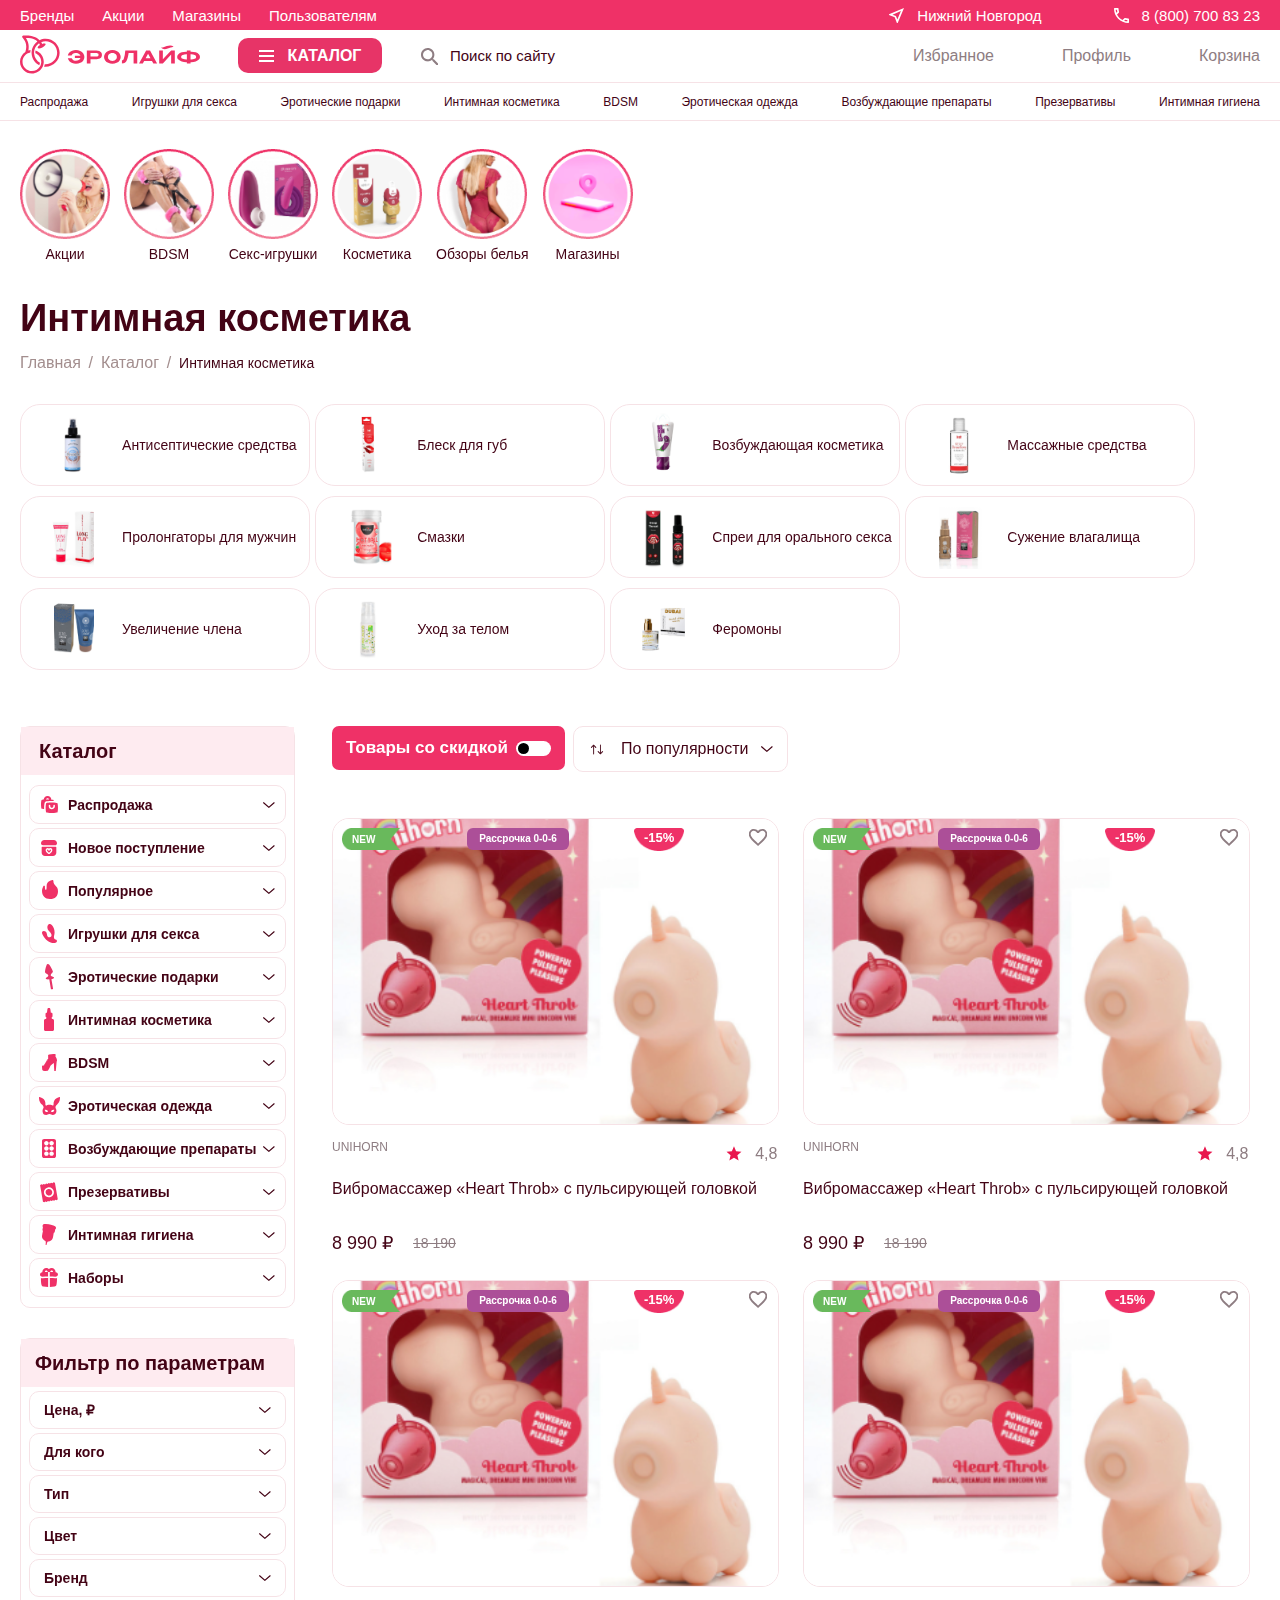
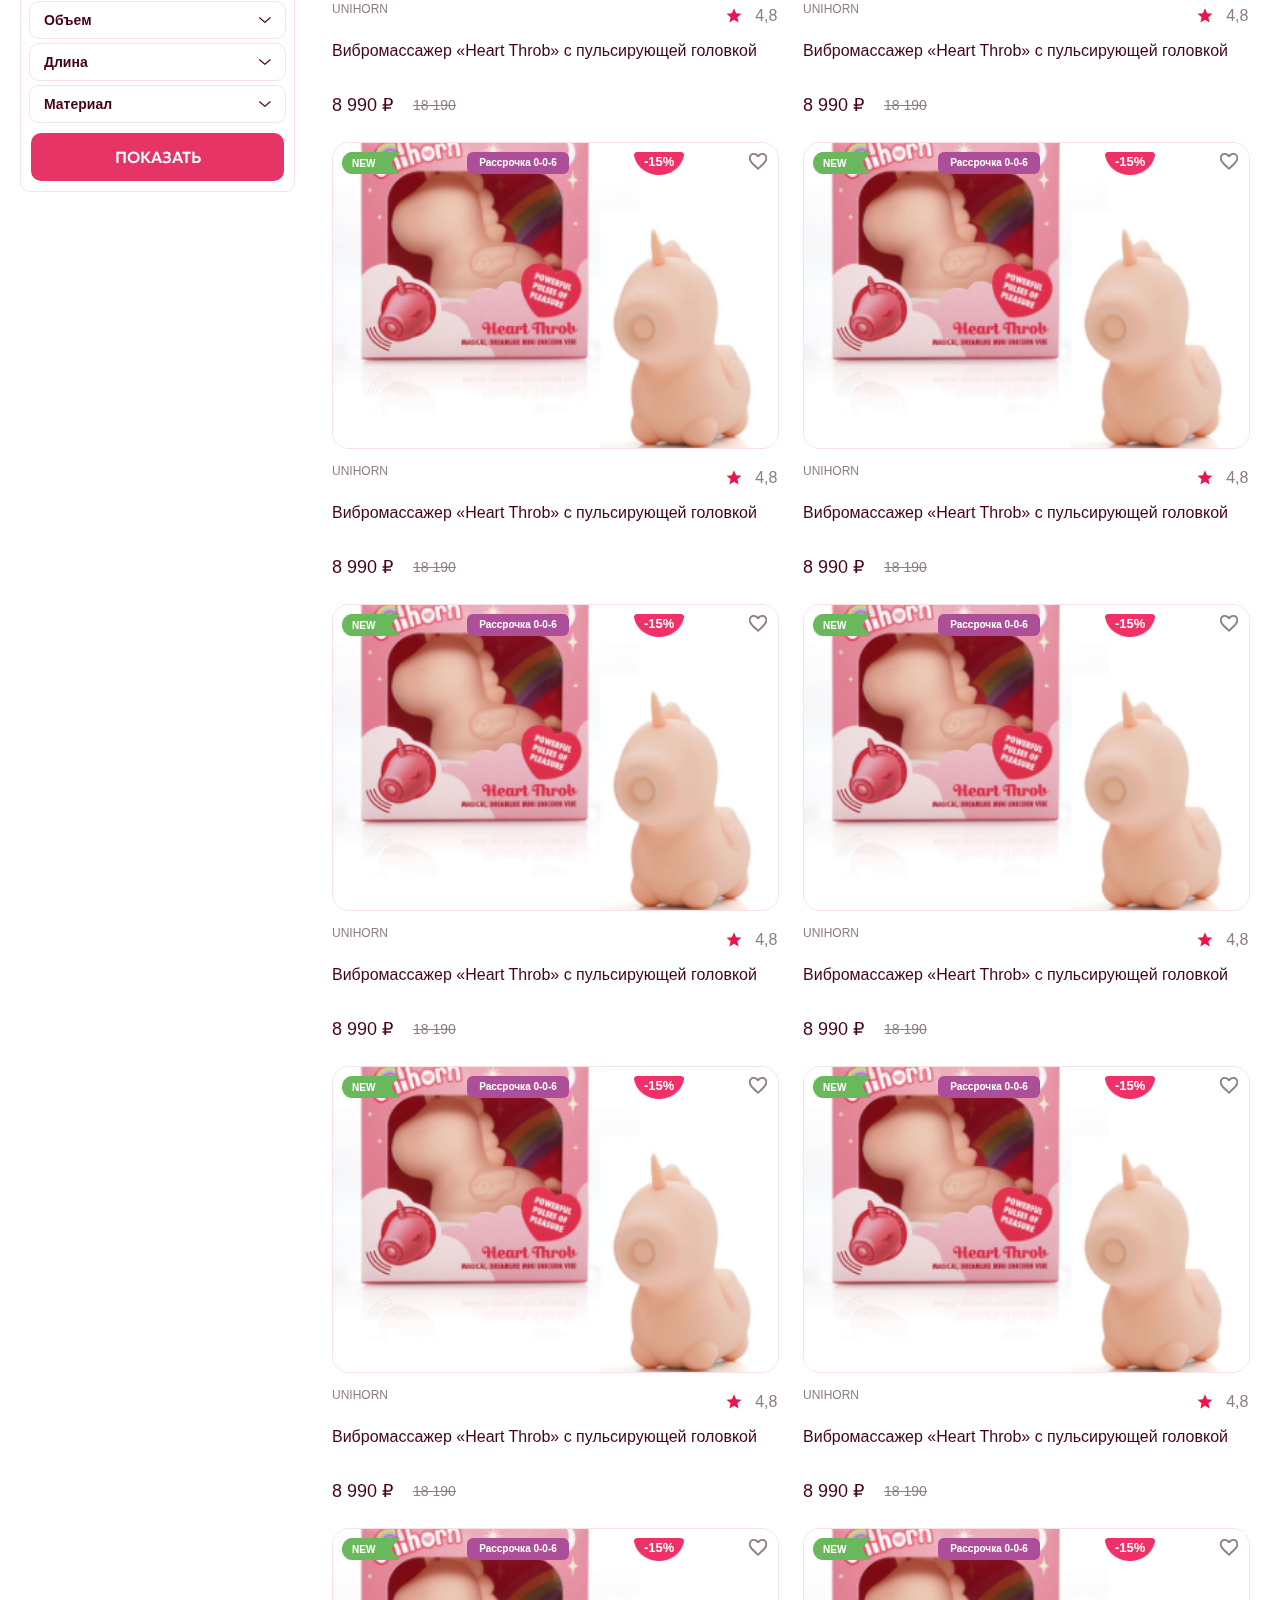
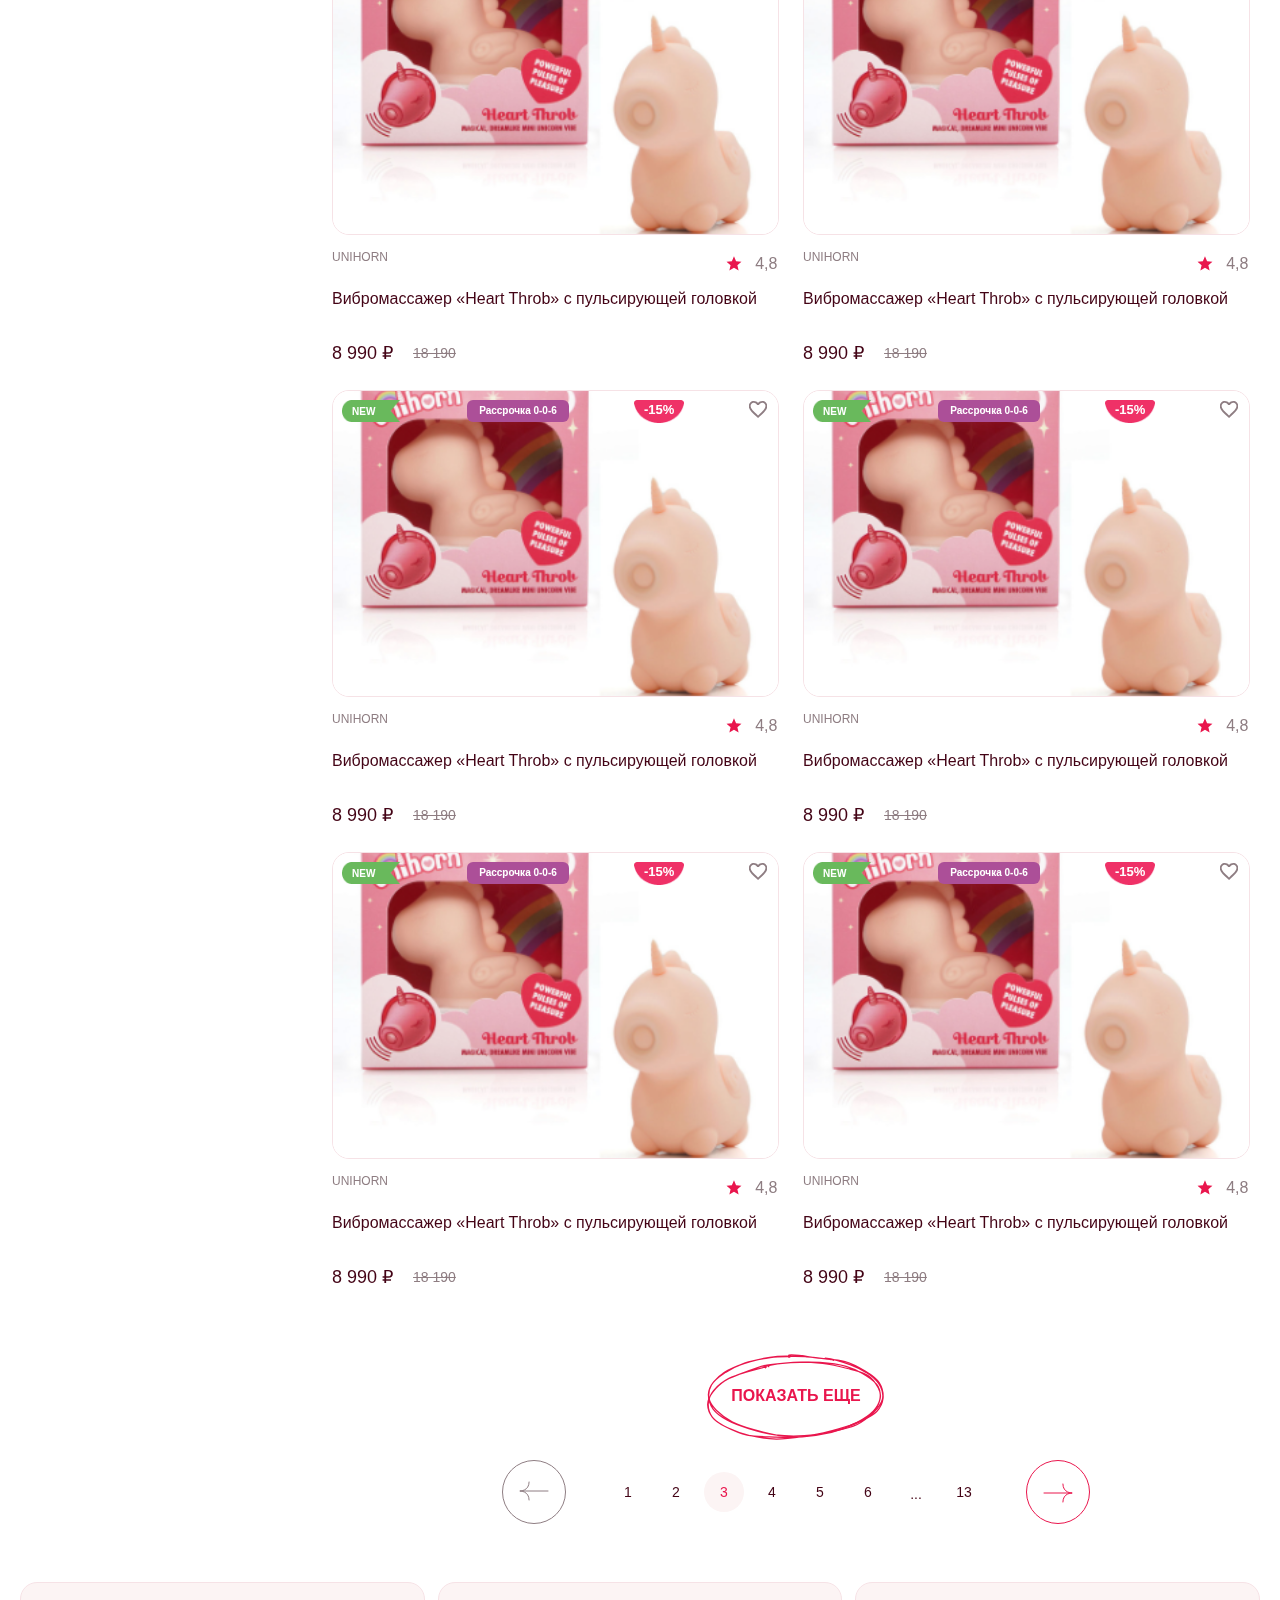
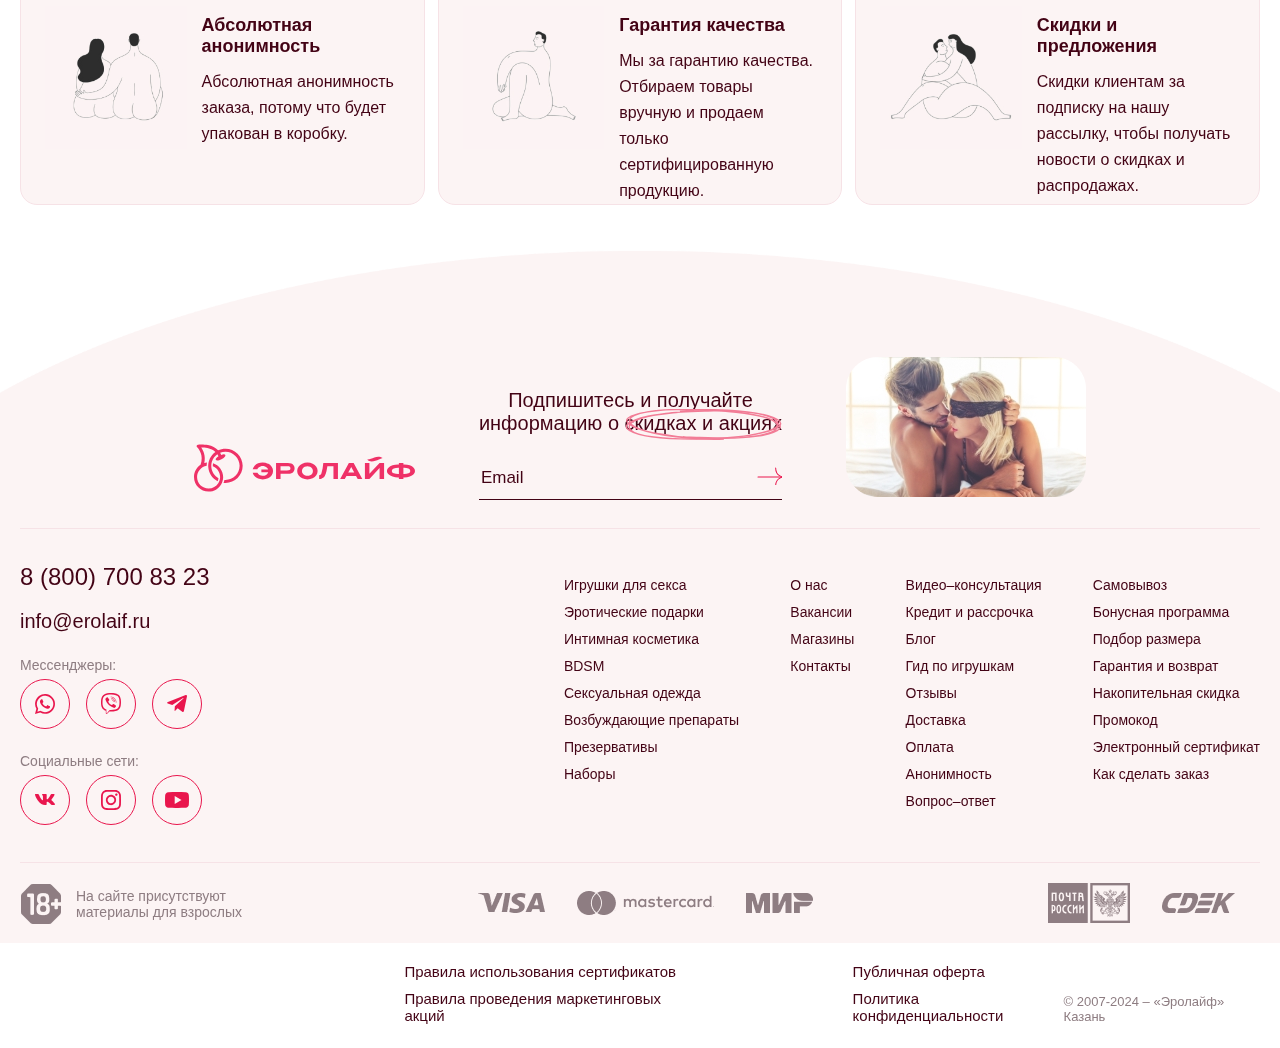
==== commit e4521205: "changes index2" ====
--- a/index2.html
+++ b/index2.html
@@ -6,19 +6,11 @@
 	<title></title>
 
 	<link rel="stylesheet" href="css/fonts.css">
+	<link rel="stylesheet" href="fonts/mulish_/mulish.css">
+	<link href="./libs/slick/slick.css" rel="stylesheet">
 	<link rel="stylesheet" href="css/style.css">
 	<link rel="stylesheet" href="css/media_style.css">
 
-	<script src="js/jquery-3.7.1.min.js"></script>
-
-	<link href="./css/jquery.mCustomScrollbar.min.css" rel="stylesheet">
-	<script type="text/javascript" src="./js/jquery.mCustomScrollbar.concat.min.js"></script>
-
-	<link href="./libs/slick/slick.css" rel="stylesheet">
-	<script type="text/javascript" src="./libs/slick/slick.min.js"></script>
-	<script src="./js/ResizeSensor.js"></script>
-	<script src="./js/sticky-sidebar.js"></script>
-	<script type="text/javascript" src="js/script.js"></script>
 </head>
 <body>
 
@@ -98,1752 +90,390 @@
 				<span></span>
 			</div>
 		</div>
-		<ul class="menu_nav">
-
-			<li class="menu_nav_addr">
-				Нижний Новгород
-			</li>
+		<div class="menu_nav">
+
+			<div class="menu_nav_addr">Нижний Новгород</div>
 
 			<div class="header_search header_search_menu">
 				<input type="text" placeholder="Поиск по сайту">
 				<button class="submit"></button>
 			</div>
 
-			<li class="menu_nav_tabs">
-				<a href="#" class="active">Каталог</a>
-				<a href="#">Информация</a>
-			</li>
-
-
-			<li class="menu_nav_top active" menu-nav="1">
-				<a href="#" class="menu_nav_btn ico1">Распродажа</a>
-
-				<div class="menu_nav_list active" menu-nav="1">
-					<ul>
-						<li>
-							<a href="#"><b>Анальные игрушки</b></a>
-							<a href="#">Анальные пробки</a>
-							<a href="#">Анальные расширители</a>
-							<a href="#">Анальные шарики</a>
-							<a href="#">Массажеры простаты</a>
-						</li>
-						<li>
-							<a href="#"><b>Вакуумные помпы</b></a>
-							<a href="#">Помпы для женщин</a>
-							<a href="#">Помпы для мужчин</a>
-						</li>
-						<li>
-							<a href="#"><b>Вибраторы</b></a>
-							<a href="#">Вибраторы</a>
-							<a href="#">Вибраторы для пар</a>
-							<a href="#">Виброяйца</a>
-							<a href="#">Массажеры Wand</a>
-							<a href="#">Стимуляторы клитора</a>
-						</li>
-					</ul>
-					<ul>
-						<li>
-							<a href="#"><b>Мастурбаторы</b></a>
-							<a href="#">Мастурбаторы</a>
-							<a href="#">Автоматические мастурбаторы</a>
-						</li>
-						<li>
-							<a href="#"><b>Насадки и кольца</b></a>
-							<a href="#">Для двойного проникновения</a>
-							<a href="#">Насадки на пальцы и язык</a>
-							<a href="#">Насадки на член</a>
-							<a href="#">Эрекционные кольца</a>
-						</li>
-						<li>
-							<a href="#"><b>Секс-куклы</b></a>
-							<a href="#">Надувные секс-куклы</a>
-							<a href="#">Real Doll</a>
-						</li>
-						<li>
-							<a href="#"><b>Секс-машины</b></a>
-						</li>
-					</ul>
-					<ul>
-						<li>
-							<a href="#"><b>Страпоны</b></a>
-						</li>
-						<li>
-							<a href="#"><b>Тренажеры интимных мышц</b></a>
-							<a href="#">Тренажеры Кегеля</a>
-							<a href="#">Вагинальные шарики</a>
-						</li>
-						<li>
-							<a href="#"><b>Уход за игрушками</b></a>
-						</li>
-						<li>
-							<a href="#"><b>Фаллоимитаторы</b></a>
-						</li>
-						<li>
-							<a href="#"><b>Фаллопротезы</b></a>
-						</li>
-						<li>
-							<a href="#"><b>Фистинг</b></a>
-						</li>
-					</ul>
-					<ul>
-						<li>
-							<a href="#"><b>Экстендеры</b></a>
-						</li>
-						<li>
-							<a href="#"><b>Электростимуляция</b></a>
-						</li>
-					</ul>
-				</div>
-			</li>
-			<li class="menu_nav_top" menu-nav="2">
-				<a href="#" class="menu_nav_btn ico2">Популярное</a>
-
-				<div class="menu_nav_list" menu-nav="2">
-					<ul>
-						<li>
-							<a href="#"><b>item</b></a>
-							<a href="#">item1</a>
-							<a href="#">item2</a>
-							<a href="#">item3</a>
-						</li>
-					</ul>
-				</div>
-			</li>
-			<li class="menu_nav_top" menu-nav="3">
-				<a href="#" class="menu_nav_btn ico3">Игрушки для секса</a>
-
-				<div class="menu_nav_list" menu-nav="3">
-					<ul>
-						<li>
-							<a href="#"><b>item</b></a>
-							<a href="#">item1</a>
-							<a href="#">item2</a>
-							<a href="#">item3</a>
-						</li>
-					</ul>
-				</div>
-			</li>
-			<li class="menu_nav_top" menu-nav="4">
-				<a href="#" class="menu_nav_btn ico4">Эротические подарки</a>
-
-				<div class="menu_nav_list" menu-nav="4">
-					<ul>
-						<li>
-							<a href="#"><b>item</b></a>
-							<a href="#">item1</a>
-							<a href="#">item2</a>
-							<a href="#">item3</a>
-						</li>
-					</ul>
-				</div>
-			</li>
-			<li class="menu_nav_top" menu-nav="5">
-				<a href="#" class="menu_nav_btn ico5">Интимная косметика</a>
-
-				<div class="menu_nav_list" menu-nav="5">
-					<ul>
-						<li>
-							<a href="#"><b>item</b></a>
-							<a href="#">item1</a>
-							<a href="#">item2</a>
-							<a href="#">item3</a>
-						</li>
-					</ul>
-				</div>
-			</li>
-			<li class="menu_nav_top" menu-nav="6">
-				<a href="#" class="menu_nav_btn ico6">BDSM</a>
-
-				<div class="menu_nav_list" menu-nav="5">
-					<ul>
-						<li>
-							<a href="#"><b>item</b></a>
-							<a href="#">item1</a>
-							<a href="#">item2</a>
-							<a href="#">item3</a>
-						</li>
-					</ul>
-				</div>
-			</li>
-			<li class="menu_nav_top" menu-nav="7">
-				<a href="#" class="menu_nav_btn ico7">Эротическая одежда</a>
-
-				<div class="menu_nav_list" menu-nav="7">
-					<ul>
-						<li>
-							<a href="#"><b>item</b></a>
-							<a href="#">item1</a>
-							<a href="#">item2</a>
-							<a href="#">item3</a>
-						</li>
-					</ul>
-				</div>
-			</li>
-			<li class="menu_nav_top" menu-nav="8">
-				<a href="#" class="menu_nav_btn ico8">Возбуждающие препараты</a>
-
-				<div class="menu_nav_list" menu-nav="8">
-					<ul>
-						<li>
-							<a href="#"><b>item</b></a>
-							<a href="#">item1</a>
-							<a href="#">item2</a>
-							<a href="#">item3</a>
-						</li>
-					</ul>
-				</div>
-			</li>
-			<li class="menu_nav_top" menu-nav="9">
-				<a href="#" class="menu_nav_btn ico9">Презервативы</a>
-
-				<div class="menu_nav_list" menu-nav="9">
-					<ul>
-						<li>
-							<a href="#"><b>item</b></a>
-							<a href="#">item1</a>
-							<a href="#">item2</a>
-							<a href="#">item3</a>
-						</li>
-					</ul>
-				</div>
-			</li>
-			<li class="menu_nav_top" menu-nav="10">
-				<a href="#" class="menu_nav_btn ico10">Интимная гигиена</a>
-
-				<div class="menu_nav_list" menu-nav="10">
-					<ul>
-						<li>
-							<a href="#"><b>item</b></a>
-							<a href="#">item1</a>
-							<a href="#">item2</a>
-							<a href="#">item3</a>
-						</li>
-					</ul>
-				</div>
-			</li>
-			<li class="menu_nav_top" menu-nav="11">
-				<a href="#" class="menu_nav_btn ico11">Наборы</a>
-
-				<div class="menu_nav_list" menu-nav="11">
-					<ul>
-						<li>
-							<a href="#"><b>item</b></a>
-							<a href="#">item1</a>
-							<a href="#">item2</a>
-							<a href="#">item3</a>
-						</li>
-					</ul>
-				</div>
-			</li>
-		</ul>
-	</div>
-</div>
-
-<section class="menu_catalog">
-	<div class="container">
-		<div class="menu_catalog_wrap">
-			<a href="#" class="menu_catalog_item">
-				<div class="menu_catalog_img">
-					<img src="./img/menu_catalog/1.png" alt="">
-				</div>
-				<span>Акции</span>
-			</a>
-			<a href="#" class="menu_catalog_item">
-				<div class="menu_catalog_img">
-					<img src="./img/menu_catalog/2.png" alt="">
-				</div>
-				<span>BDSM</span>
-			</a>
-			<a href="#" class="menu_catalog_item">
-				<div class="menu_catalog_img">
-					<img src="./img/menu_catalog/3.png" alt="">
-				</div>
-				<span>Секс-игрушки</span>
-			</a>
-			<a href="#" class="menu_catalog_item">
-				<div class="menu_catalog_img">
-					<img src="./img/menu_catalog/4.png" alt="">
-				</div>
-				<span>Косметика</span>
-			</a>
-			<a href="#" class="menu_catalog_item">
-				<div class="menu_catalog_img">
-					<img src="./img/menu_catalog/5.png" alt="">
-				</div>
-				<span>Обзоры белья</span>
-			</a>
-			<a href="#" class="menu_catalog_item">
-				<div class="menu_catalog_img">
-					<img src="./img/menu_catalog/6.png" alt="">
-				</div>
-				<span>Магазины</span>
-			</a>
-		</div>
-	</div>
-</section>
-
-	<section class="page_catalog">
-		<div class="container">
-			<div class="section_item">
-				Интимная косметика
-			</div>
-
-			<div class="breadcrumbs">
-				<a href="#">Главная</a>
-				<a href="#">Каталог</a>
-				<span>Интимная косметика</span>
-			</div>
-
-			<div class="page_catalog_block">
-				<div class="page_catalog_category">
-					<a href="#" class="page_catalog_category_block">
-						<div class="age_catalog_category_img">
-							<img src="./img/catalog_category/1.png" alt="">
-						</div>
-						<span>Антисептические средства</span>
-					</a>
-					<a href="#" class="page_catalog_category_block">
-						<div class="age_catalog_category_img">
-							<img src="./img/catalog_category/2.png" alt="">
-						</div>
-						<span>Блеск для губ</span>
-					</a>
-					<a href="#" class="page_catalog_category_block">
-						<div class="age_catalog_category_img">
-							<img src="./img/catalog_category/3.png" alt="">
-						</div>
-						<span>Возбуждающая косметика</span>
-					</a>
-					<a href="#" class="page_catalog_category_block">
-						<div class="age_catalog_category_img">
-							<img src="./img/catalog_category/4.png" alt="">
-						</div>
-						<span>Массажные средства</span>
-					</a>
-					<a href="#" class="page_catalog_category_block">
-						<div class="age_catalog_category_img">
-							<img src="./img/catalog_category/5.png" alt="">
-						</div>
-						<span>Пролонгаторы для мужчин</span>
-					</a>
-					<a href="#" class="page_catalog_category_block">
-						<div class="age_catalog_category_img">
-							<img src="./img/catalog_category/6.png" alt="">
-						</div>
-						<span>Смазки</span>
-					</a>
-					<a href="#" class="page_catalog_category_block">
-						<div class="age_catalog_category_img">
-							<img src="./img/catalog_category/7.png" alt="">
-						</div>
-						<span>Спреи для орального секса</span>
-					</a>
-					<a href="#" class="page_catalog_category_block">
-						<div class="age_catalog_category_img">
-							<img src="./img/catalog_category/8.png" alt="">
-						</div>
-						<span>Сужение влагалища</span>
-					</a>
-					<a href="#" class="page_catalog_category_block">
-						<div class="age_catalog_category_img">
-							<img src="./img/catalog_category/9.png" alt="">
-						</div>
-						<span>Увеличение члена</span>
-					</a>
-					<a href="#" class="page_catalog_category_block">
-						<div class="age_catalog_category_img">
-							<img src="./img/catalog_category/10.png" alt="">
-						</div>
-						<span>Уход за телом</span>
-					</a>
-					<a href="#" class="page_catalog_category_block">
-						<div class="age_catalog_category_img">
-							<img src="./img/catalog_category/11.png" alt="">
-						</div>
-						<span>Феромоны</span>
-					</a>
-				</div>
-
-				<div class="page_catalog_wrapper">
-				<div class="page_catalog_left ">
-					<div class="sticky-sidebar">
-						<div class="sticky-sidebar__inner">
-							<div class="page_catalog_nav">
-									<div class="page_catalog_nav_head">
-										<span>Каталог</span>
-									</div>
-
-									<div class="page_catalog_nav_block">
-										<div class="page_catalog_nav_btn">
-											<div class="page_catalog_nav_btn-name">
-												<span class="page_catalog_nav_btn-ico">
-													<svg width="17" height="17" viewBox="0 0 17 17" fill="none" xmlns="http://www.w3.org/2000/svg">
-														<path d="M10.8182 4.91111C11.5909 4.91111 12.2091 4.91111 12.8273 4.98667C12.75 4.60889 12.6727 4.38222 12.6727 4.38222C12.5955 4.08 12.3636 3.85333 12.0545 3.85333C11.9773 3.85333 11.3591 3.77778 10.3545 3.62667C10.3545 1.58667 8.65455 0 6.56818 0C4.48182 0 2.85909 1.58667 2.70455 3.55111C1.7 3.70222 1.08182 3.77778 1.00455 3.77778C0.695455 3.85333 0.463636 4.08 0.386364 4.38222C0.386364 4.38222 0 5.96889 0 8.31111C0 10.6533 0.386364 12.24 0.386364 12.24C0.463636 12.5422 0.695455 12.7689 1.00455 12.7689C1.08182 12.7689 1.85455 12.92 3.09091 12.9956C3.09091 12.6178 3.09091 12.1644 3.09091 11.7111C3.09091 9.44444 3.47727 7.25333 3.55455 7.17778C3.70909 6.27111 4.40455 5.59111 5.33182 5.36444C5.40909 5.36444 7.49545 4.91111 10.8182 4.91111ZM6.56818 2.26667C7.26364 2.26667 7.88182 2.79556 8.03636 3.4C7.57273 3.4 7.03182 3.4 6.49091 3.4C5.95 3.4 5.48636 3.4 5.02273 3.4C5.25455 2.79556 5.87273 2.26667 6.56818 2.26667ZM16.6136 7.48C16.5364 7.17778 16.3045 6.95111 15.9955 6.87556C15.9182 6.87556 13.9091 6.42222 10.8182 6.42222C7.72727 6.42222 5.71818 6.8 5.64091 6.87556C5.33182 6.95111 5.1 7.17778 5.02273 7.48C5.02273 7.55556 4.63636 9.59556 4.63636 11.7111C4.63636 13.8267 5.02273 15.8667 5.02273 15.9422C5.1 16.2444 5.33182 16.4711 5.64091 16.5467C5.71818 16.5467 7.72727 17 10.8182 17C13.9091 17 15.9182 16.6222 15.9955 16.5467C16.3045 16.4711 16.5364 16.2444 16.6136 15.9422C16.6136 15.8667 17 13.8267 17 11.7111C17 9.59556 16.6136 7.55556 16.6136 7.48ZM10.8182 13.2222C9.11818 13.2222 7.72727 11.8622 7.72727 10.2V9.44444C7.72727 8.99111 8.03636 8.68889 8.5 8.68889C8.88636 8.68889 9.27273 8.99111 9.27273 9.44444V10.2C9.27273 11.0311 9.96818 11.7111 10.8182 11.7111C11.6682 11.7111 12.3636 11.0311 12.3636 10.2V9.52C12.3636 9.06667 12.6727 8.76444 13.1364 8.76444C13.5227 8.76444 13.9091 9.06667 13.9091 9.52V10.2756C13.9091 11.8622 12.5182 13.2222 10.8182 13.2222Z" fill="#EF3167"/>
-													</svg>
-												</span>
-												<span>Распродажа</span>
-											</div>
-											<span class="page_catalog_nav_arrow">
-												<svg width="12" height="6" viewBox="0 0 12 6" fill="none" xmlns="http://www.w3.org/2000/svg">
-													<path fill-rule="evenodd" clip-rule="evenodd" d="M5.47507 5.87234L0.215117 1.19149C-0.0717888 1.02128 -0.0717888 0.680851 0.215117 0.425532L0.693295 0L5.47507 4.25532C5.66634 4.42553 6.04888 4.42553 6.24015 4.25532L11.0219 0L11.5001 0.425532C11.6914 0.595745 11.6914 0.93617 11.5001 1.19149L6.24015 5.87234C6.04888 6.04255 5.66634 6.04255 5.47507 5.87234Z" fill="#430315"/>
-												</svg>
-											</span>
-										</div>
-
-										<div class="page_catalog_nav_list">
-											<a href="#">item1</a>
-											<a href="#">item2</a>
-											<a href="#">item3</a>
-										</div>
-									</div>
-
-									<div class="page_catalog_nav_block">
-										<div class="page_catalog_nav_btn">
-											<div class="page_catalog_nav_btn-name">
-												<span class="page_catalog_nav_btn-ico">
-													<svg width="16" height="16" viewBox="0 0 16 16" fill="none" xmlns="http://www.w3.org/2000/svg">
-														<path d="M9.99857 10.2C9.99857 10.4667 9.7986 11.3333 7.99886 12.8C6.19911 11.3333 5.99914 10.4667 5.99914 10.2C5.99914 9.73333 6.26577 9.4 6.66572 9.4C7.06566 9.4 7.33229 9.8 7.33229 10.2C7.33229 10.6 7.59892 10.8667 7.99886 10.8667C8.3988 10.8667 8.66543 10.6 8.66543 10.2C8.66543 9.73333 8.93206 9.4 9.332 9.4C9.73194 9.4 9.99857 9.73333 9.99857 10.2ZM15.3311 7.33333V12.6667C15.3311 14.5333 13.8647 16 11.9983 16H3.99943C2.13303 16 0.666571 14.5333 0.666571 12.6667V7.33333C0.666571 6.93333 0.9332 6.66667 1.33314 6.66667H14.6646C15.0645 6.66667 15.3311 6.93333 15.3311 7.33333ZM11.3317 10.2C11.3317 9 10.4652 8.06667 9.332 8.06667C8.79874 8.06667 8.33214 8.26667 7.99886 8.6C7.66557 8.26667 7.19897 8.06667 6.66572 8.06667C5.53254 8.06667 4.666 9.06667 4.666 10.2C4.666 11.2667 5.46589 12.4667 7.13231 13.8C7.39894 14 7.66557 14.0667 7.99886 14.0667C8.33214 14.0667 8.59877 14 8.8654 13.8C10.5318 12.4 11.3317 11.2667 11.3317 10.2ZM12.7982 0C12.7315 0 3.33286 0 3.33286 0C1.46646 0 0 1.46667 0 3.33333C0 4.46667 0.866543 5.33333 1.99971 5.33333H13.998C15.0645 5.33333 15.9311 4.53333 15.9977 3.46667C16.0644 1.66667 14.6646 0.0666667 12.7982 0Z" fill="#EF3167"/>
-													</svg>
-												</span>
-												<span>Новое поступление</span>
-											</div>
-											<span class="page_catalog_nav_arrow">
-												<svg width="12" height="6" viewBox="0 0 12 6" fill="none" xmlns="http://www.w3.org/2000/svg">
-													<path fill-rule="evenodd" clip-rule="evenodd" d="M5.47507 5.87234L0.215117 1.19149C-0.0717888 1.02128 -0.0717888 0.680851 0.215117 0.425532L0.693295 0L5.47507 4.25532C5.66634 4.42553 6.04888 4.42553 6.24015 4.25532L11.0219 0L11.5001 0.425532C11.6914 0.595745 11.6914 0.93617 11.5001 1.19149L6.24015 5.87234C6.04888 6.04255 5.66634 6.04255 5.47507 5.87234Z" fill="#430315"/>
-												</svg>
-											</span>
-										</div>
-
-										<div class="page_catalog_nav_list">
-											<a href="#">item1</a>
-											<a href="#">item2</a>
-											<a href="#">item3</a>
-										</div>
-									</div>
-
-									<div class="page_catalog_nav_block">
-										<div class="page_catalog_nav_btn">
-											<div class="page_catalog_nav_btn-name">
-												<span class="page_catalog_nav_btn-ico">
-													<svg width="19" height="22" viewBox="0 0 19 22" fill="none" xmlns="http://www.w3.org/2000/svg">
-														<path d="M15.5579 5.87273C14.3789 4.66364 13.3684 3.62727 13.3684 0.863636C13.3684 0.604545 13.2842 0.345455 13.1158 0.259091C12.9474 0.0863636 12.6947 0 12.4421 0C10.4211 0.259091 6.63158 1.72727 6.63158 6.04545C6.63158 6.21818 6.71579 9.24091 6.21053 9.75909C6.12632 9.84546 6.04211 9.93182 5.78947 9.93182C5.62105 9.93182 5.53684 9.84546 5.45263 9.75909C4.94737 9.24091 4.86316 7.51364 4.94737 6.56364C4.94737 6.30455 4.86316 6.13182 4.77895 5.95909C4.69474 5.87273 4.69474 5.78636 4.61053 5.78636C4.27368 5.61364 3.93684 5.61364 3.6 5.78636C3.51579 5.87273 3.34737 5.95909 3.34737 6.13182L3.17895 6.56364C2.67368 7.77273 2 9.41364 2 10.7955C2 15.8909 5.03158 19 10 19C15.1368 19 18 16.2364 18 11.2273C18 8.29091 16.7368 6.99545 15.5579 5.87273Z" fill="#EF3167"/>
-													</svg>
-												</span>
-												<span>Популярное</span>
-											</div>
-											<span class="page_catalog_nav_arrow">
-												<svg width="12" height="6" viewBox="0 0 12 6" fill="none" xmlns="http://www.w3.org/2000/svg">
-													<path fill-rule="evenodd" clip-rule="evenodd" d="M5.47507 5.87234L0.215117 1.19149C-0.0717888 1.02128 -0.0717888 0.680851 0.215117 0.425532L0.693295 0L5.47507 4.25532C5.66634 4.42553 6.04888 4.42553 6.24015 4.25532L11.0219 0L11.5001 0.425532C11.6914 0.595745 11.6914 0.93617 11.5001 1.19149L6.24015 5.87234C6.04888 6.04255 5.66634 6.04255 5.47507 5.87234Z" fill="#430315"/>
-												</svg>
-											</span>
-										</div>
-
-										<div class="page_catalog_nav_list">
-											<a href="#">item1</a>
-											<a href="#">item2</a>
-											<a href="#">item3</a>
-										</div>
-									</div>
-
-									<div class="page_catalog_nav_block">
-										<div class="page_catalog_nav_btn">
-											<div class="page_catalog_nav_btn-name">
-												<span class="page_catalog_nav_btn-ico">
-													<svg width="15" height="19" viewBox="0 0 15 19" fill="none" xmlns="http://www.w3.org/2000/svg">
-														<path d="M11.6953 19C10.7002 19 9.67338 18.819 8.64661 18.4571C7.52505 18.0651 6.4193 17.4468 5.45571 16.6778C3.30738 14.9889 1.82251 12.7119 0.764139 10.9174C0.448208 10.3896 0.163871 9.86187 0.053295 9.28885C-0.0572807 8.77615 0.0059054 8.26345 0.227057 7.8563C0.290243 7.73567 0.369226 7.63011 0.448208 7.52456C0.748342 7.17773 1.19065 6.9817 1.71193 6.93646C2.35959 6.89122 3.05464 7.10233 3.54433 7.50948C3.71809 7.66027 3.87606 7.82615 4.01822 8.0071L4.04982 8.03726V8.05234C4.22358 8.27853 4.38154 8.5198 4.49212 8.80631C4.50792 8.85155 4.52371 8.89678 4.55531 8.9571C4.55531 8.97218 4.5711 8.98726 4.5711 9.00234C4.71327 9.36425 4.83964 9.78647 4.95022 10.2992C4.99761 10.5103 5.0292 10.7214 5.07659 10.9325C5.12398 11.219 5.18717 11.5357 5.25035 11.8222C5.40832 12.1992 5.59788 12.5008 5.83483 12.742C6.27713 13.1643 6.94058 13.3905 7.55665 13.3301C8.17271 13.2698 8.77298 12.923 9.1205 12.4254C9.5786 11.7619 9.6102 10.8119 9.23108 9.90711C8.88356 9.09282 8.29908 8.41424 7.60404 7.69043L7.50926 7.59995C6.97218 7.02694 6.43509 6.43884 6.02438 5.77534C5.9612 5.66979 5.89801 5.56423 5.85062 5.4436C5.29774 4.3428 5.20296 3.03089 5.59788 1.85469C5.81903 1.20628 6.21394 0.648339 6.68784 0.331671C6.94058 0.165797 7.20912 0.0602414 7.49346 0.0150032C8.31488 -0.0905528 9.19949 0.36183 10.0209 1.34199C11.8849 3.55867 12.8011 6.469 12.5168 9.31901C12.4852 9.56028 12.4536 9.81663 12.422 10.0579C12.3746 10.3595 12.2956 10.6762 12.2324 10.9627C12.1692 11.2341 12.106 11.5055 12.0587 11.777V11.8222L12.0429 11.8373C11.9797 12.2293 11.9323 12.5611 11.9323 12.8627C11.9165 13.9182 12.3114 14.8079 12.9907 15.2754C13.196 15.4111 13.433 15.5167 13.6541 15.6222C14.128 15.8333 14.6019 16.0444 14.8546 16.5119C15.1706 17.0849 14.9336 17.7936 14.5071 18.2159L14.4439 18.2611L14.3965 18.3063C13.97 18.6683 13.3856 18.8794 12.5799 18.9698C12.2956 18.9849 11.9955 19 11.6953 19Z" fill="#EF3167"/>
-													</svg>
-												</span>
-												<span>Игрушки для секса</span>
-											</div>
-											<span class="page_catalog_nav_arrow">
-												<svg width="12" height="6" viewBox="0 0 12 6" fill="none" xmlns="http://www.w3.org/2000/svg">
-													<path fill-rule="evenodd" clip-rule="evenodd" d="M5.47507 5.87234L0.215117 1.19149C-0.0717888 1.02128 -0.0717888 0.680851 0.215117 0.425532L0.693295 0L5.47507 4.25532C5.66634 4.42553 6.04888 4.42553 6.24015 4.25532L11.0219 0L11.5001 0.425532C11.6914 0.595745 11.6914 0.93617 11.5001 1.19149L6.24015 5.87234C6.04888 6.04255 5.66634 6.04255 5.47507 5.87234Z" fill="#430315"/>
-												</svg>
-											</span>
-										</div>
-
-										<div class="page_catalog_nav_list">
-											<a href="">Анальные игрушки</a>
-											<a href="">Вакуумные помпы</a>
-											<a href="">Вибраторы</a>
-											<a href="">Мастурбаторы</a>
-											<a href="">Насадки и кольца</a>
-											<a href="">Секс-куклы</a>
-											<a href="">Секс-машины</a>
-											<a href="">Страпоны</a>
-											<a href="">Тренажеры интимных мышц</a>
-											<a href="">Уход за игрушками</a>
-											<a href="">Фаллоимитаторы</a>
-											<a href="">Фаллопротезы</a>
-											<a href="">Фистинг</a>
-											<a href="">Экстендеры</a>
-											<a href="">Электростимуляция</a>
-										</div>
-									</div>
-
-									<div class="page_catalog_nav_block">
-										<div class="page_catalog_nav_btn">
-											<div class="page_catalog_nav_btn-name">
-												<span class="page_catalog_nav_btn-ico">
-													<svg width="9" height="26" viewBox="0 0 9 26" fill="none" xmlns="http://www.w3.org/2000/svg">
-														<path d="M8.96016 13.5284V13.4921L8.94715 13.48C8.93414 13.4437 8.92113 13.4195 8.89511 13.3832C8.89511 13.3711 8.8821 13.359 8.86909 13.3469C8.85608 13.3227 8.83006 13.2985 8.80404 13.2744C8.79103 13.2623 8.77802 13.2502 8.77802 13.2502C8.752 13.226 8.72598 13.2139 8.69996 13.1776L8.67394 13.1655C8.6219 13.1292 8.56986 13.0929 8.4918 13.0566L8.46578 13.0445C8.43976 13.0324 8.42675 13.0203 8.40073 13.0082L8.14053 12.8872C7.99742 12.8267 7.8413 12.7662 7.67217 12.7057L7.64615 12.6936C7.55508 12.6573 7.46401 12.621 7.37294 12.5847L7.34692 12.5726C7.30789 12.5605 7.25585 12.5363 7.20381 12.5121C7.15177 12.4879 7.11274 12.4758 7.0607 12.4516H7.04769C7.00866 12.4395 6.96963 12.4153 6.9306 12.4032L6.89157 12.3791C6.86555 12.367 6.82652 12.3549 6.8005 12.3428L6.74846 12.3186C6.72244 12.3065 6.69642 12.2944 6.65739 12.2702L6.61836 12.2581C6.59234 12.246 6.56632 12.2218 6.5403 12.2097L6.50127 12.1855C6.42321 12.1371 6.34515 12.0887 6.2801 12.0524L6.25408 12.0282C6.22806 12.0161 6.20204 11.9919 6.18903 11.9798L6.15 11.9556C6.13699 11.9435 6.11097 11.9193 6.09796 11.9072L6.05893 11.8709C6.04592 11.8588 6.0199 11.8346 6.00689 11.8225L5.98087 11.7983C5.96786 11.7741 5.94184 11.762 5.92883 11.7378L5.91582 11.7136C5.8898 11.6894 5.87679 11.6531 5.86378 11.6289L5.85077 11.6047C5.83776 11.5805 5.82475 11.5563 5.82475 11.5442L5.81174 11.5079C5.79873 11.4838 5.79873 11.4717 5.78572 11.4475C5.78572 11.4354 5.77271 11.4233 5.77271 11.4112C5.77271 11.387 5.7597 11.3749 5.7597 11.3507C5.7597 11.3386 5.7597 11.3265 5.74669 11.3144C5.74669 11.2902 5.74669 11.266 5.73368 11.2418V11.2055C5.73368 11.1692 5.73368 11.1329 5.73368 11.0966C5.81174 10.2981 6.33214 9.81414 6.83953 9.34229C7.3209 8.89464 7.77625 8.47119 7.88033 7.81786C7.9714 7.22503 7.50304 6.03936 6.43622 4.18827C5.60358 2.68804 4.65385 1.2725 4.34161 0.849043C3.67811 -0.0583554 3.00159 -0.0220595 2.79343 0.0142364C2.57226 0.0142364 1.89574 0.123124 1.53146 1.13941C1.24524 1.92582 0.178423 5.28925 0.0223028 7.26132C-0.0297371 7.89045 0.00929284 8.326 0.139393 8.60427C0.438622 9.20921 0.998051 9.53587 1.59651 9.86253C2.234 10.2134 2.8845 10.5764 3.19674 11.3507C3.20975 11.387 3.22276 11.4233 3.23577 11.4596L3.24878 11.4958C3.24878 11.52 3.26179 11.5442 3.26179 11.5684C3.26179 11.5805 3.26179 11.5926 3.26179 11.6047C3.26179 11.6289 3.26179 11.641 3.26179 11.6652C3.26179 11.6773 3.26179 11.6894 3.26179 11.7015C3.26179 11.7257 3.26179 11.7378 3.26179 11.762V11.7741C3.26179 11.7862 3.26179 11.7862 3.26179 11.7983C3.26179 11.8225 3.24878 11.8467 3.24878 11.8709V11.8951C3.23577 11.9314 3.23577 11.9556 3.22276 11.9798L3.20975 12.004C3.19674 12.0282 3.19674 12.0524 3.18373 12.0645L3.15771 12.1008C3.1447 12.125 3.13169 12.1371 3.13169 12.1613L3.10567 12.1976C3.09266 12.2218 3.07965 12.2339 3.06664 12.2581L3.04062 12.2823C3.02761 12.3065 3.0146 12.3186 2.98858 12.3428L2.96256 12.3791C2.93654 12.4032 2.91052 12.4395 2.8845 12.4758C2.85848 12.5 2.83246 12.5363 2.80644 12.5605L2.78042 12.5847C2.7544 12.6089 2.74139 12.621 2.71537 12.6452L2.67634 12.6815C2.65032 12.7057 2.63731 12.7178 2.61129 12.742L2.57226 12.7783C2.54624 12.8025 2.52022 12.8146 2.4942 12.8388L2.45517 12.863C2.42915 12.8872 2.39012 12.9114 2.3641 12.9356L2.33808 12.9477C2.31206 12.9719 2.27303 12.9961 2.24701 13.0082L2.20798 13.0324C2.16895 13.0566 2.14293 13.0808 2.1039 13.105L2.07788 13.1171C1.99982 13.1776 1.90875 13.226 1.83069 13.2864C1.68758 13.3832 1.55748 13.4679 1.41437 13.5647L1.29728 13.6494C1.27126 13.6615 1.25825 13.6857 1.23223 13.6978L1.21922 13.7099L1.10213 13.8067L1.03708 13.9035C1.02407 13.9277 0.998051 13.9398 0.985041 13.964L0.959021 13.9882C0.933001 14.0124 0.919991 14.0366 0.906981 14.0608C0.893971 14.0729 0.893971 14.085 0.880961 14.0971C0.867951 14.1213 0.854941 14.1576 0.841931 14.1817C0.841931 14.1938 0.828921 14.2059 0.828921 14.218C0.815911 14.2664 0.802901 14.3148 0.802901 14.3511C0.789891 14.6052 0.906981 14.8351 1.12815 15.0045C1.59651 15.3674 2.63731 15.4884 4.27657 15.3674L5.85077 24.8044C5.85077 24.8286 5.86378 24.8528 5.87679 24.877C5.87679 24.9011 5.87679 24.9253 5.87679 24.9495C5.90281 25.0705 5.99388 25.2278 6.35816 25.2883C6.46224 25.3004 6.56632 25.3125 6.69642 25.3125C6.8005 25.3125 6.91759 25.3004 7.02167 25.2883C7.22983 25.2641 7.75023 25.1794 7.94538 24.9374C8.01043 24.8649 8.03645 24.7802 8.02344 24.6834C8.02344 24.6592 8.01043 24.635 8.01043 24.6229C8.01043 24.5987 8.01043 24.5745 8.01043 24.5503L6.42321 15.1254C7.64615 14.9198 8.41374 14.6536 8.76501 14.2906C8.98618 14.0608 9.05123 13.8067 8.96016 13.5284Z" fill="#E73467"/>
-													</svg>
-												</span>
-												<span>Эротические подарки</span>
-											</div>
-											<span class="page_catalog_nav_arrow">
-												<svg width="12" height="6" viewBox="0 0 12 6" fill="none" xmlns="http://www.w3.org/2000/svg">
-													<path fill-rule="evenodd" clip-rule="evenodd" d="M5.47507 5.87234L0.215117 1.19149C-0.0717888 1.02128 -0.0717888 0.680851 0.215117 0.425532L0.693295 0L5.47507 4.25532C5.66634 4.42553 6.04888 4.42553 6.24015 4.25532L11.0219 0L11.5001 0.425532C11.6914 0.595745 11.6914 0.93617 11.5001 1.19149L6.24015 5.87234C6.04888 6.04255 5.66634 6.04255 5.47507 5.87234Z" fill="#430315"/>
-												</svg>
-											</span>
-										</div>
-
-										<div class="page_catalog_nav_list">
-											<a href="#">item1</a>
-											<a href="#">item2</a>
-											<a href="#">item3</a>
-										</div>
-									</div>
-
-									<div class="page_catalog_nav_block">
-										<div class="page_catalog_nav_btn ">
-											<div class="page_catalog_nav_btn-name">
-												<span class="page_catalog_nav_btn-ico">
-													<svg width="10" height="23" viewBox="0 0 10 23" fill="none" xmlns="http://www.w3.org/2000/svg">
-														<path d="M8.47087 10.8794C8.03398 10.8794 7.71845 10.5386 7.71845 10.1492V9.24868C8.17961 9.10264 8.51942 8.66455 8.51942 8.15344V5.79259C8.51942 5.15979 8.00971 4.64868 7.37864 4.64868H6.79612C6.79612 4.6 6.82039 4.52698 6.82039 4.47831L6.31068 1.09524C6.28641 0.486772 5.80097 0 5.1699 0H4.58738C3.98058 0 3.47087 0.486772 3.4466 1.09524L2.96116 4.40529V4.47831C2.96116 4.52698 2.96116 4.6 2.98544 4.64868H2.6699C2.03884 4.64868 1.52913 5.15979 1.52913 5.79259V8.15344C1.52913 8.66455 1.86893 9.10264 2.3301 9.24868V10.1492C2.3301 10.563 1.99029 10.8794 1.57767 10.8794C0.679612 10.8794 0 11.5608 0 12.4127V21.4667C0 22.3185 0.679612 23 1.52913 23H8.47087C9.32039 23 10 22.3185 10 21.4667V12.4127C10 11.5608 9.29612 10.8794 8.47087 10.8794Z" fill="#EF3167"/>
-													</svg>
-												</span>
-												<span>Интимная косметика</span>
-											</div>
-											<span class="page_catalog_nav_arrow">
-												<svg width="12" height="6" viewBox="0 0 12 6" fill="none" xmlns="http://www.w3.org/2000/svg">
-													<path fill-rule="evenodd" clip-rule="evenodd" d="M5.47507 5.87234L0.215117 1.19149C-0.0717888 1.02128 -0.0717888 0.680851 0.215117 0.425532L0.693295 0L5.47507 4.25532C5.66634 4.42553 6.04888 4.42553 6.24015 4.25532L11.0219 0L11.5001 0.425532C11.6914 0.595745 11.6914 0.93617 11.5001 1.19149L6.24015 5.87234C6.04888 6.04255 5.66634 6.04255 5.47507 5.87234Z" fill="#430315"/>
-												</svg>
-											</span>
-										</div>
-
-										<div class="page_catalog_nav_list">
-											<a href="#">item1</a>
-											<a href="#">item2</a>
-											<a href="#">item3</a>
-										</div>
-									</div>
-
-									<div class="page_catalog_nav_block">
-										<div class="page_catalog_nav_btn">
-											<div class="page_catalog_nav_btn-name">
-												<span class="page_catalog_nav_btn-ico">
-													<svg width="15" height="17" viewBox="0 0 15 17" fill="none" xmlns="http://www.w3.org/2000/svg">
-														<path d="M1.18197 11.4652L1.34813 11.4871L1.80509 11.5502L1.95509 11.572L2.46513 10.754L2.38666 10.703C2.24357 10.6083 2.19973 10.4093 2.28973 10.2587C2.37974 10.1082 2.56898 10.0621 2.71206 10.1568L2.79976 10.215L3.05593 9.8048L2.96131 9.74168C2.81822 9.64701 2.77668 9.44795 2.86669 9.29744C2.9567 9.14694 3.14594 9.10081 3.28902 9.19549L3.39288 9.26346L3.64905 8.8532L3.53827 8.78038C3.39518 8.68571 3.35133 8.48665 3.44365 8.33614C3.53365 8.18563 3.7229 8.13951 3.86598 8.23418L3.98599 8.31429L4.24216 7.90404L4.11523 7.81908C3.97214 7.7244 3.92829 7.52534 4.0183 7.37484C4.1083 7.22433 4.29755 7.17821 4.44063 7.27531L4.5768 7.36513L4.83296 6.95487L4.68988 6.8602C4.54679 6.76553 4.50294 6.56647 4.59295 6.41596C4.68296 6.26546 4.8722 6.22176 5.01528 6.31643L5.1676 6.41839L5.42377 6.00571L5.26453 5.8989C5.12144 5.80422 5.0799 5.60517 5.1676 5.45466C5.25761 5.30415 5.44685 5.25803 5.58994 5.3527L5.75841 5.46437L6.16689 4.80894L6.11612 0.893329C6.39075 0.762243 6.76924 0.633583 7.21465 0.51949C9.09785 0.0267007 12.1765 -0.25732 13.6443 0.325287L13.5289 2.76253C13.5289 2.76253 15.8275 5.5202 14.6782 7.45495L14.4474 9.86791L14.4059 10.3073L14.1312 13.1524L14.0574 13.9316L13.762 17H12.2688L12.2319 16.2912H12.2296L12.135 14.587H12.1442L12.1096 13.9316H12.098L12.0034 12.2275H12.0219L11.9873 11.572H11.9665L11.8719 9.86791H11.8973L11.8557 9.04255C10.7203 9.77567 9.45095 10.7248 8.47473 11.8051C7.79392 13.4412 6.97695 15.1332 6.17382 16.3324C6.05843 16.5024 5.94534 16.665 5.83226 16.8131C4.37832 16.9733 3.13671 16.9806 1.2512 16.6529C0.951186 16.5873 0.635012 16.313 0.445769 15.9926C0.235756 15.643 0.29576 15.7644 0.00497246 12.662C-0.0596466 11.9556 0.515005 11.3706 1.18197 11.4652Z" fill="#EF3167"/>
-													</svg>
-												</span>
-												<span>BDSM</span>
-											</div>
-											<span class="page_catalog_nav_arrow">
-												<svg width="12" height="6" viewBox="0 0 12 6" fill="none" xmlns="http://www.w3.org/2000/svg">
-													<path fill-rule="evenodd" clip-rule="evenodd" d="M5.47507 5.87234L0.215117 1.19149C-0.0717888 1.02128 -0.0717888 0.680851 0.215117 0.425532L0.693295 0L5.47507 4.25532C5.66634 4.42553 6.04888 4.42553 6.24015 4.25532L11.0219 0L11.5001 0.425532C11.6914 0.595745 11.6914 0.93617 11.5001 1.19149L6.24015 5.87234C6.04888 6.04255 5.66634 6.04255 5.47507 5.87234Z" fill="#430315"/>
-												</svg>
-											</span>
-										</div>
-
-										<div class="page_catalog_nav_list">
-											<a href="#">item1</a>
-											<a href="#">item2</a>
-											<a href="#">item3</a>
-										</div>
-									</div>
-
-									<div class="page_catalog_nav_block">
-										<div class="page_catalog_nav_btn ">
-											<div class="page_catalog_nav_btn-name">
-												<span class="page_catalog_nav_btn-ico">
-													<svg width="21" height="18" viewBox="0 0 21 18" fill="none" xmlns="http://www.w3.org/2000/svg">
-														<path d="M20.9394 0.324941L20.9039 0.0171021L20.6013 0.111164C19.6581 0.393349 18.5636 0.761045 17.5759 1.34252C16.4903 1.9753 15.6806 2.7962 15.2178 3.71971L15.2089 3.73682C14.595 4.88266 14.5416 6.18242 14.5416 7.41378C14.5327 7.90974 14.3992 8.24323 14.1056 8.45701C13.9632 8.56817 13.803 8.59382 13.6072 8.61948H13.5895C13.1356 8.30309 12.1746 7.81568 10.5729 7.81568H10.4395C8.67759 7.81568 7.68988 8.39715 7.31615 8.68789C7.24497 8.67933 7.17378 8.66223 7.11149 8.64513C7.10259 8.64513 7.0937 8.63658 7.0759 8.63658C6.93353 8.58527 6.80005 8.49121 6.68437 8.35439C6.58649 8.24323 6.50641 8.11496 6.47081 7.9867C6.39073 7.69596 6.39073 7.37957 6.39963 7.06318V6.96057C6.40853 6.01995 6.34624 4.79715 5.80344 3.71116C5.34073 2.7962 4.52209 1.9753 3.44539 1.33397C2.44878 0.743943 1.35429 0.376247 0.411075 0.0940618L0.0996349 0L0.0640417 0.307838C-0.167314 2.07791 0.233109 3.89929 1.18523 5.42138C1.55006 6.0114 2.01277 6.58432 2.59116 7.1658C2.72463 7.30261 2.867 7.43943 3.00938 7.57625C3.35641 7.90974 3.71234 8.25178 4.00599 8.62803C4.39751 9.14109 4.60217 9.74822 4.55768 10.3382V10.3639C4.53988 10.552 4.52209 10.7401 4.53099 10.9368C4.31743 11.1848 3.97039 11.6893 3.74794 12.4675C3.57887 13.066 3.52548 13.7159 3.57887 14.4086C3.58777 14.5368 3.60556 14.6736 3.62336 14.8105L3.64116 14.9558C4.05048 17.4442 5.53649 17.8803 7.09369 17.9743C7.77886 18.0171 8.24158 17.752 8.73988 17.4698C9.1759 17.2219 9.62971 16.9653 10.2704 16.914L10.4928 16.9311C11.2581 16.9311 11.7564 17.2133 12.2369 17.4869C12.6996 17.752 13.1356 18 13.7407 18C13.7852 18 13.8297 18 13.8831 17.9914C15.3424 17.8974 16.7572 17.5126 17.2555 15.3492C17.2911 15.1867 17.3267 15.0071 17.3534 14.8276C17.389 14.5454 17.4157 14.2717 17.4157 14.0067C17.4335 12.4333 16.8284 11.4499 16.5259 11.0565C16.5526 10.8342 16.5259 10.6119 16.5081 10.3981L16.4992 10.3553C16.4547 9.85938 16.5882 9.33777 16.864 8.88456C17.1399 8.43135 17.5403 8.038 17.9229 7.65321C18.0742 7.49929 18.2344 7.33682 18.3856 7.17435C18.964 6.59287 19.4178 6.0285 19.7827 5.43848C20.7704 3.91639 21.1619 2.09501 20.9394 0.324941ZM8.31276 14.9387L8.22378 14.9473C7.93013 14.9815 7.55641 15.0071 7.19158 14.9302C6.95132 14.8874 6.61319 14.7762 6.36403 14.5197C6.26615 14.4171 6.17717 14.2803 6.08819 14.0922C5.88353 13.6732 5.76785 13.2114 5.75005 12.7496C6.36403 12.7667 7.01361 12.8095 7.63649 12.9805C7.82336 13.0318 8.06361 13.1088 8.23268 13.2542C8.32166 13.3311 8.40174 13.4337 8.48183 13.5705C8.72208 13.9724 8.83776 14.4599 8.90895 14.9045C8.69539 14.896 8.49963 14.9216 8.31276 14.9387ZM14.9242 14.1178C14.8352 14.2974 14.7462 14.4342 14.6483 14.5368C14.3992 14.7933 14.0611 14.9045 13.8208 14.9473C13.456 15.0157 13.0733 14.99 12.7886 14.9644L12.6996 14.9558C12.5395 14.9387 12.3793 14.9216 12.2191 14.9216C12.1835 14.9216 12.1479 14.9216 12.1212 14.9216C12.2013 14.477 12.3081 13.9981 12.5484 13.5876C12.6284 13.4508 12.7085 13.3482 12.7975 13.2713C12.9666 13.1259 13.2068 13.0489 13.3937 12.9976C14.0166 12.8266 14.6661 12.7838 15.2801 12.7667C15.2534 13.2456 15.1378 13.7074 14.9242 14.1178Z" fill="#EF3167"/>
-													</svg>
-												</span>
-												<span>Эротическая одежда</span>
-											</div>
-											<span class="page_catalog_nav_arrow">
-												<svg width="12" height="6" viewBox="0 0 12 6" fill="none" xmlns="http://www.w3.org/2000/svg">
-													<path fill-rule="evenodd" clip-rule="evenodd" d="M5.47507 5.87234L0.215117 1.19149C-0.0717888 1.02128 -0.0717888 0.680851 0.215117 0.425532L0.693295 0L5.47507 4.25532C5.66634 4.42553 6.04888 4.42553 6.24015 4.25532L11.0219 0L11.5001 0.425532C11.6914 0.595745 11.6914 0.93617 11.5001 1.19149L6.24015 5.87234C6.04888 6.04255 5.66634 6.04255 5.47507 5.87234Z" fill="#430315"/>
-												</svg>
-											</span>
-										</div>
-
-										<div class="page_catalog_nav_list">
-											<a href="#">item1</a>
-											<a href="#">item2</a>
-											<a href="#">item3</a>
-										</div>
-									</div>
-
-									<div class="page_catalog_nav_block">
-										<div class="page_catalog_nav_btn">
-											<div class="page_catalog_nav_btn-name">
-												<span class="page_catalog_nav_btn-ico">
-													<svg width="14" height="19" viewBox="0 0 14 19" fill="none" xmlns="http://www.w3.org/2000/svg">
-														<path d="M11.8653 0H2.13465C0.942574 0 0 0.924177 0 2.09299V16.907C0 18.0486 0.942574 19 2.13465 19H11.8653C13.0297 19 14 18.0758 14 16.907V2.09299C14 0.924177 13.0297 0 11.8653 0ZM4.40792 16.8526C3.18812 16.8526 2.16238 15.8741 2.16238 14.6509C2.16238 13.4549 3.1604 12.4492 4.40792 12.4492C5.62772 12.4492 6.65347 13.4278 6.65347 14.6509C6.65347 15.8469 5.65545 16.8526 4.40792 16.8526ZM4.40792 11.6881C3.18812 11.6881 2.16238 10.7096 2.16238 9.48641C2.16238 8.29041 3.1604 7.28469 4.40792 7.28469C5.62772 7.28469 6.65347 8.26323 6.65347 9.48641C6.65347 10.7096 5.65545 11.6881 4.40792 11.6881ZM4.40792 6.5236C3.18812 6.5236 2.16238 5.54506 2.16238 4.32189C2.16238 3.09871 3.1604 2.12017 4.40792 2.12017C5.62772 2.12017 6.65347 3.09871 6.65347 4.32189C6.65347 5.54506 5.65545 6.5236 4.40792 6.5236ZM9.59208 16.8526C8.37228 16.8526 7.34653 15.8741 7.34653 14.6509C7.34653 13.4549 8.34455 12.4492 9.59208 12.4492C10.8119 12.4492 11.8376 13.4278 11.8376 14.6509C11.8099 15.8469 10.8119 16.8526 9.59208 16.8526ZM9.59208 11.6881C8.37228 11.6881 7.34653 10.7096 7.34653 9.48641C7.34653 8.29041 8.34455 7.28469 9.59208 7.28469C10.8119 7.28469 11.8376 8.26323 11.8376 9.48641C11.8099 10.7096 10.8119 11.6881 9.59208 11.6881ZM9.59208 6.5236C8.37228 6.5236 7.34653 5.54506 7.34653 4.32189C7.34653 3.09871 8.34455 2.12017 9.59208 2.12017C10.8119 2.12017 11.8376 3.09871 11.8376 4.32189C11.8376 5.54506 10.8119 6.5236 9.59208 6.5236Z" fill="#EF3167"/>
-													</svg>
-												</span>
-												<span>Возбуждающие препараты</span>
-											</div>
-											<span class="page_catalog_nav_arrow">
-												<svg width="12" height="6" viewBox="0 0 12 6" fill="none" xmlns="http://www.w3.org/2000/svg">
-													<path fill-rule="evenodd" clip-rule="evenodd" d="M5.47507 5.87234L0.215117 1.19149C-0.0717888 1.02128 -0.0717888 0.680851 0.215117 0.425532L0.693295 0L5.47507 4.25532C5.66634 4.42553 6.04888 4.42553 6.24015 4.25532L11.0219 0L11.5001 0.425532C11.6914 0.595745 11.6914 0.93617 11.5001 1.19149L6.24015 5.87234C6.04888 6.04255 5.66634 6.04255 5.47507 5.87234Z" fill="#430315"/>
-												</svg>
-											</span>
-										</div>
-
-										<div class="page_catalog_nav_list">
-											<a href="#">item1</a>
-											<a href="#">item2</a>
-											<a href="#">item3</a>
-										</div>
-									</div>
-
-									<div class="page_catalog_nav_block">
-										<div class="page_catalog_nav_btn">
-											<div class="page_catalog_nav_btn-name">
-												<span class="page_catalog_nav_btn-ico">
-													<svg width="32" height="32" viewBox="0 0 32 32" fill="none" xmlns="http://www.w3.org/2000/svg">
-														<path d="M15.3715 13C13.5393 13.2989 12.3221 15.0406 12.6349 16.8563C12.9477 18.6721 14.6815 19.9071 16.4979 19.5974C18.3143 19.2877 19.5473 17.5569 19.2345 15.7411C18.9326 13.9095 17.1879 12.6903 15.3715 13Z" fill="#EF3167"/>
-														<path d="M21.9169 6.74183L20.5518 6.22373L19.4454 7.15943L18.0802 6.64132L16.9738 7.57702L15.6087 7.05892L14.5023 7.99462L13.1372 7.47652L12.0308 8.41222L10.6657 7.89412L9.55926 8.82982L8.20994 8.32256L7.10354 9.25826L9.95282 25.8557L11.318 26.3738L12.4244 25.4381L13.7895 25.9562L14.8959 25.0205L16.261 25.5386L17.3674 24.6029L18.7325 25.121L19.8389 24.1853L21.2041 24.7034L22.3105 23.7677L23.6756 24.2858L24.782 23.3501L21.9169 6.74183ZM16.7817 21.1844C14.0705 21.6465 11.5093 19.8211 11.0318 17.1265C10.5651 14.4162 12.3875 11.8595 15.083 11.3865C17.7943 10.9244 20.3555 12.7498 20.833 15.4444C21.2997 18.1547 19.4822 20.7381 16.7817 21.1844Z" fill="#EF3167"/>
-													</svg>
-												</span>
-												<span>Презервативы</span>
-											</div>
-											<span class="page_catalog_nav_arrow">
-												<svg width="12" height="6" viewBox="0 0 12 6" fill="none" xmlns="http://www.w3.org/2000/svg">
-													<path fill-rule="evenodd" clip-rule="evenodd" d="M5.47507 5.87234L0.215117 1.19149C-0.0717888 1.02128 -0.0717888 0.680851 0.215117 0.425532L0.693295 0L5.47507 4.25532C5.66634 4.42553 6.04888 4.42553 6.24015 4.25532L11.0219 0L11.5001 0.425532C11.6914 0.595745 11.6914 0.93617 11.5001 1.19149L6.24015 5.87234C6.04888 6.04255 5.66634 6.04255 5.47507 5.87234Z" fill="#430315"/>
-												</svg>
-											</span>
-										</div>
-
-										<div class="page_catalog_nav_list">
-											<a href="#">item1</a>
-											<a href="#">item2</a>
-											<a href="#">item3</a>
-										</div>
-									</div>
-
-									<div class="page_catalog_nav_block">
-										<div class="page_catalog_nav_btn">
-											<div class="page_catalog_nav_btn-name">
-												<span class="page_catalog_nav_btn-ico">
-													<svg width="14" height="21" viewBox="0 0 14 21" fill="none" xmlns="http://www.w3.org/2000/svg">
-														<path fill-rule="evenodd" clip-rule="evenodd" d="M10.357 1.16101C11.7543 1.49977 13.6449 1.92322 13.9737 3.44763C14.0559 4.20984 13.9737 4.80267 13.3161 5.22612C13.2339 5.22612 13.2339 5.31081 13.2339 5.3955C13.0695 5.90364 12.9873 6.41177 12.9051 6.91991C12.8229 7.17398 12.8229 7.42805 12.7407 7.68212C12.6585 8.19026 12.4119 8.61371 11.9187 8.86778C11.8365 8.95247 11.7543 8.95247 11.7543 9.12185C11.6721 9.5453 11.5899 9.88406 11.5077 10.3075C11.4256 10.8156 11.3434 11.3238 11.2612 11.7472C11.179 12.1707 11.0968 12.5941 11.0146 13.0176C11.0146 13.187 10.9324 13.2716 10.9324 13.441C10.768 14.2032 10.5214 14.8808 10.0282 15.5583C9.2062 16.5745 8.05542 17.2521 6.74025 17.4214C6.65806 17.4214 6.49366 17.4214 6.41146 17.4214C6.32926 17.4214 6.16487 17.4214 6.08267 17.4214C5.91827 17.4214 5.83607 17.4214 5.83607 17.5908C5.42508 18.099 5.17849 18.7765 4.93189 19.3693C4.84969 19.6234 4.7675 19.8775 4.7675 20.1315C4.7675 20.3009 4.7675 20.4703 4.6853 20.555C4.6031 20.8937 4.35651 21.0631 4.02771 20.9784C3.69892 20.8937 3.45233 20.7243 3.53452 20.3856C3.69892 19.7928 3.78112 19.1999 3.78112 18.5224C3.78112 18.1837 3.69892 17.8449 3.61672 17.4214C3.61672 17.3368 3.61672 17.3368 3.61672 17.2521C3.53452 16.8286 3.28793 16.7439 2.95914 16.6592C2.30155 16.4052 1.80836 15.9817 1.39737 15.4736C0.493189 14.7114 0 13.6951 0 12.5094C0 12.1707 0 11.8319 0.0821982 11.4085C0.328793 10.0534 0.575388 8.61371 0.90418 7.25867C0.90418 7.08929 0.90418 7.0046 0.821982 6.83522C0.493189 6.41178 0.410991 5.98833 0.493189 5.48019C0.575388 5.05674 0.575387 4.63329 0.739784 4.20984C0.739784 4.04046 0.821982 3.87108 0.821982 3.7017C0.821982 3.53232 0.821982 3.27825 0.90418 3.10887C0.90418 3.02418 0.90418 2.93949 0.821982 2.93949C0.164396 1.83853 0.821982 0.568179 1.56177 0.22942C1.80836 0.14473 2.05496 0.0600404 2.30155 0.0600404C2.38375 0.0600404 2.46595 0.0600404 2.54814 0.0600404C5.01409 -0.194029 7.48004 0.398799 9.86379 1.07632C10.0282 1.07632 10.1926 1.07632 10.357 1.16101Z" fill="#EF3167"/>
-													</svg>
-												</span>
-												<span>Интимная гигиена</span>
-											</div>
-											<span class="page_catalog_nav_arrow">
-												<svg width="12" height="6" viewBox="0 0 12 6" fill="none" xmlns="http://www.w3.org/2000/svg">
-													<path fill-rule="evenodd" clip-rule="evenodd" d="M5.47507 5.87234L0.215117 1.19149C-0.0717888 1.02128 -0.0717888 0.680851 0.215117 0.425532L0.693295 0L5.47507 4.25532C5.66634 4.42553 6.04888 4.42553 6.24015 4.25532L11.0219 0L11.5001 0.425532C11.6914 0.595745 11.6914 0.93617 11.5001 1.19149L6.24015 5.87234C6.04888 6.04255 5.66634 6.04255 5.47507 5.87234Z" fill="#430315"/>
-												</svg>
-											</span>
-										</div>
-
-										<div class="page_catalog_nav_list">
-											<a href="#">item1</a>
-											<a href="#">item2</a>
-											<a href="#">item3</a>
-										</div>
-									</div>
-
-									<div class="page_catalog_nav_block">
-										<div class="page_catalog_nav_btn">
-											<div class="page_catalog_nav_btn-name">
-												<span class="page_catalog_nav_btn-ico">
-													<svg width="18" height="19" viewBox="0 0 18 19" fill="none" xmlns="http://www.w3.org/2000/svg">
-														<g clip-path="url(#clip0_185_116)">
-														<path d="M15.5143 10.3636C15.4285 10.3636 15.2571 10.3636 15.1714 10.3636C13.4571 10.1909 11.6571 10.1045 9.85712 10.1045V18.9136V18.9999C11.4 18.9999 13.0285 18.8272 14.5714 18.5681C15.5143 18.3954 16.2857 17.7045 16.4571 16.7545C16.8857 15.1136 17.0571 12.3499 16.9714 10.1045C16.5428 10.2772 16.0285 10.3636 15.5143 10.3636Z" fill="#EF3167"/>
-														<path d="M8.14288 10.1045C6.34288 10.1045 4.54288 10.1909 2.82859 10.3636C2.65716 10.3636 2.57145 10.3636 2.40002 10.3636C1.88573 10.3636 1.37145 10.2772 0.942876 10.1045C0.857162 12.3499 1.02859 15.1136 1.45716 16.7545C1.7143 17.7045 2.48573 18.4818 3.42859 18.5681C4.97145 18.8272 6.51431 18.9999 8.14288 18.9999V18.9136V10.1045Z" fill="#EF3167"/>
-														<path d="M17.9143 6.13182L17.8286 5.87273C17.5714 5.09545 16.8 4.40455 15.7714 4.31818C15.6857 4.31818 15.6857 4.31818 15.6 4.31818C15.6 4.23182 15.6 4.14545 15.6 4.05909C15.6 1.81364 13.8 0.0863636 11.6571 0.0863636C10.6286 0.0863636 9.68571 0.518182 8.99999 1.12273C8.31428 0.431818 7.28571 0 6.25714 0C4.11428 0 2.31428 1.81364 2.31428 3.97273C2.31428 4.05909 2.31428 4.14545 2.31428 4.31818C2.22857 4.31818 2.22857 4.31818 2.14285 4.31818C1.19999 4.40455 0.342852 5.09545 0.171423 5.87273L0.0857091 6.13182C-0.0857195 6.82273 0.085709 7.51364 0.599995 8.03182C1.11428 8.46364 1.71428 8.63636 2.39999 8.63636C2.48571 8.63636 2.57142 8.63636 2.65714 8.63636C4.45714 8.46364 6.25714 8.37727 8.05714 8.37727V3.97273H9.77142V8.37727C11.5714 8.37727 13.4571 8.46364 15.1714 8.63636C15.9429 8.72273 16.7143 8.46364 17.2286 7.94545C17.9143 7.42727 18.0857 6.73636 17.9143 6.13182ZM4.88571 4.05909C4.88571 3.19545 5.48571 2.59091 6.25714 2.59091C7.02857 2.59091 7.62857 3.19545 7.71428 3.97273C6.77142 3.97273 5.82857 4.05909 4.88571 4.05909ZM13.1143 4.05909C12.1714 3.97273 11.2286 3.97273 10.2857 3.97273C10.2857 3.19545 10.8857 2.59091 11.6571 2.59091C12.4286 2.59091 13.1143 3.19545 13.1143 4.05909Z" fill="#EF3167"/>
-														</g>
-														<defs>
-														<clipPath id="clip0_185_116">
-														<rect width="18" height="19" fill="white"/>
-														</clipPath>
-														</defs>
-													</svg>
-												</span>
-												<span>Наборы</span>
-											</div>
-											<span class="page_catalog_nav_arrow">
-												<svg width="12" height="6" viewBox="0 0 12 6" fill="none" xmlns="http://www.w3.org/2000/svg">
-													<path fill-rule="evenodd" clip-rule="evenodd" d="M5.47507 5.87234L0.215117 1.19149C-0.0717888 1.02128 -0.0717888 0.680851 0.215117 0.425532L0.693295 0L5.47507 4.25532C5.66634 4.42553 6.04888 4.42553 6.24015 4.25532L11.0219 0L11.5001 0.425532C11.6914 0.595745 11.6914 0.93617 11.5001 1.19149L6.24015 5.87234C6.04888 6.04255 5.66634 6.04255 5.47507 5.87234Z" fill="#430315"/>
-												</svg>
-											</span>
-										</div>
-
-										<div class="page_catalog_nav_list">
-											<a href="#">item1</a>
-											<a href="#">item2</a>
-											<a href="#">item3</a>
-										</div>
-									</div>
-								</div>
-							<div class="page_catalog_filter">
-					<div class="page_catalog_filter_head">
-						<span>Фильтр по параметрам</span>
-					</div>
-
-					<div class="page_catalog_filter_block">
-						<div class="page_catalog_filter_btn">
-							<span>Цена, ₽</span>
-							<span class="page_catalog_filter_arrow">
-								<svg width="12" height="6" viewBox="0 0 12 6" fill="none" xmlns="http://www.w3.org/2000/svg">
-									<path fill-rule="evenodd" clip-rule="evenodd" d="M5.47507 5.87234L0.215117 1.19149C-0.0717888 1.02128 -0.0717888 0.680851 0.215117 0.425532L0.693295 0L5.47507 4.25532C5.66634 4.42553 6.04888 4.42553 6.24015 4.25532L11.0219 0L11.5001 0.425532C11.6914 0.595745 11.6914 0.93617 11.5001 1.19149L6.24015 5.87234C6.04888 6.04255 5.66634 6.04255 5.47507 5.87234Z" fill="#430315"/>
-								</svg>
-							</span>
-						</div>
-
-						<div class="page_catalog_filter_price">
-							<div class="page_catalog_filter_price_wrap">
-								<div class="page_catalog_filter_price-item">
-									<span>От</span>
-									<input type="text" placeholder="1">
-								</div>
-								<div class="page_catalog_filter_price-item">
-									<span>До</span>
-									<input type="text" placeholder="13 990">
-								</div>
-							</div>
-						</div>
-					</div>
-
-					<div class="page_catalog_filter_block">
-						<div class="page_catalog_filter_btn">
-							<span>Для кого</span>
-							<span class="page_catalog_filter_arrow">
-								<svg width="12" height="6" viewBox="0 0 12 6" fill="none" xmlns="http://www.w3.org/2000/svg">
-									<path fill-rule="evenodd" clip-rule="evenodd" d="M5.47507 5.87234L0.215117 1.19149C-0.0717888 1.02128 -0.0717888 0.680851 0.215117 0.425532L0.693295 0L5.47507 4.25532C5.66634 4.42553 6.04888 4.42553 6.24015 4.25532L11.0219 0L11.5001 0.425532C11.6914 0.595745 11.6914 0.93617 11.5001 1.19149L6.24015 5.87234C6.04888 6.04255 5.66634 6.04255 5.47507 5.87234Z" fill="#430315"/>
-								</svg>
-							</span>
-						</div>
-
-						<div class="page_catalog_filter_list">
-							<div class="filter_btn">
-								<label class="filter_btn_container">Для женщин
-									<input type="checkbox">
-									<span class="filter_btn_checkmark"></span>
-								</label>
-							</div>
-							<div class="filter_btn">
-								<label class="filter_btn_container">Для мужчин
-									<input type="checkbox">
-									<span class="filter_btn_checkmark"></span>
-								</label>
-							</div>
-							<div class="filter_btn">
-								<label class="filter_btn_container">Для пар
-									<input type="checkbox">
-									<span class="filter_btn_checkmark"></span>
-								</label>
-							</div>
-						</div>
-					</div>
-
-					<div class="page_catalog_filter_block">
-						<div class="page_catalog_filter_btn">
-							<span>Тип</span>
-							<span class="page_catalog_filter_arrow">
-								<svg width="12" height="6" viewBox="0 0 12 6" fill="none" xmlns="http://www.w3.org/2000/svg">
-									<path fill-rule="evenodd" clip-rule="evenodd" d="M5.47507 5.87234L0.215117 1.19149C-0.0717888 1.02128 -0.0717888 0.680851 0.215117 0.425532L0.693295 0L5.47507 4.25532C5.66634 4.42553 6.04888 4.42553 6.24015 4.25532L11.0219 0L11.5001 0.425532C11.6914 0.595745 11.6914 0.93617 11.5001 1.19149L6.24015 5.87234C6.04888 6.04255 5.66634 6.04255 5.47507 5.87234Z" fill="#430315"/>
-								</svg>
-							</span>
-						</div>
-
-						<div class="page_catalog_filter_list">
-							<div class="filter_btn">
-								<label class="filter_btn_container">Антисептики
-									<input type="checkbox">
-									<span class="filter_btn_checkmark"></span>
-								</label>
-							</div>
-							<div class="filter_btn">
-								<label class="filter_btn_container">Ароматизированные
-									<input type="checkbox">
-									<span class="filter_btn_checkmark"></span>
-								</label>
-							</div>
-							<div class="filter_btn">
-								<label class="filter_btn_container">Для анального секса
-									<input type="checkbox">
-									<span class="filter_btn_checkmark"></span>
-								</label>
-							</div>
-							<div class="filter_btn">
-								<label class="filter_btn_container">Для игрушек
-									<input type="checkbox">
-									<span class="filter_btn_checkmark"></span>
-								</label>
-							</div>
-							<div class="filter_btn">
-								<label class="filter_btn_container">Для клитора
-									<input type="checkbox">
-									<span class="filter_btn_checkmark"></span>
-								</label>
-							</div>
-							<div class="filter_btn">
-								<label class="filter_btn_container">Для оральных ласк
-									<input type="checkbox">
-									<span class="filter_btn_checkmark"></span>
-								</label>
-							</div>
-							<div class="filter_btn">
-								<label class="filter_btn_container">Для сосков
-									<input type="checkbox">
-									<span class="filter_btn_checkmark"></span>
-								</label>
-							</div>
-							<div class="filter_btn">
-								<label class="filter_btn_container">Для увеличения груди
-									<input type="checkbox">
-									<span class="filter_btn_checkmark"></span>
-								</label>
-							</div>
-							<div class="filter_btn">
-								<label class="filter_btn_container">Антисептики
-									<input type="checkbox">
-									<span class="filter_btn_checkmark"></span>
-								</label>
-							</div>
-							<div class="filter_btn">
-								<label class="filter_btn_container">Ароматизированные
-									<input type="checkbox">
-									<span class="filter_btn_checkmark"></span>
-								</label>
-							</div>
-							<div class="filter_btn">
-								<label class="filter_btn_container">Для анального секса
-									<input type="checkbox">
-									<span class="filter_btn_checkmark"></span>
-								</label>
-							</div>
-							<div class="filter_btn">
-								<label class="filter_btn_container">Для игрушек
-									<input type="checkbox">
-									<span class="filter_btn_checkmark"></span>
-								</label>
-							</div>
-							<div class="filter_btn">
-								<label class="filter_btn_container">Для клитора
-									<input type="checkbox">
-									<span class="filter_btn_checkmark"></span>
-								</label>
-							</div>
-							<div class="filter_btn">
-								<label class="filter_btn_container">Для оральных ласк
-									<input type="checkbox">
-									<span class="filter_btn_checkmark"></span>
-								</label>
-							</div>
-							<div class="filter_btn">
-								<label class="filter_btn_container">Для сосков
-									<input type="checkbox">
-									<span class="filter_btn_checkmark"></span>
-								</label>
-							</div>
-							<div class="filter_btn">
-								<label class="filter_btn_container">Для увеличения груди
-									<input type="checkbox">
-									<span class="filter_btn_checkmark"></span>
-								</label>
-							</div>
-						</div>
-					</div>
-
-					<div class="page_catalog_filter_block">
-						<div class="page_catalog_filter_btn">
-							<span>Цвет</span>
-							<span class="page_catalog_filter_arrow">
-								<svg width="12" height="6" viewBox="0 0 12 6" fill="none" xmlns="http://www.w3.org/2000/svg">
-									<path fill-rule="evenodd" clip-rule="evenodd" d="M5.47507 5.87234L0.215117 1.19149C-0.0717888 1.02128 -0.0717888 0.680851 0.215117 0.425532L0.693295 0L5.47507 4.25532C5.66634 4.42553 6.04888 4.42553 6.24015 4.25532L11.0219 0L11.5001 0.425532C11.6914 0.595745 11.6914 0.93617 11.5001 1.19149L6.24015 5.87234C6.04888 6.04255 5.66634 6.04255 5.47507 5.87234Z" fill="#430315"/>
-								</svg>
-							</span>
-						</div>
-
-						<div class="page_catalog_filter_list">
-							<div class="filter_btn">
-								<label class="filter_btn_container">item1
-									<input type="checkbox">
-									<span class="filter_btn_checkmark"></span>
-								</label>
-							</div>
-							<div class="filter_btn">
-								<label class="filter_btn_container">item2
-									<input type="checkbox">
-									<span class="filter_btn_checkmark"></span>
-								</label>
-							</div>
-							<div class="filter_btn">
-								<label class="filter_btn_container">item3
-									<input type="checkbox">
-									<span class="filter_btn_checkmark"></span>
-								</label>
-							</div>
-							<div class="filter_btn">
-								<label class="filter_btn_container">item4
-									<input type="checkbox">
-									<span class="filter_btn_checkmark"></span>
-								</label>
-							</div>
-							<div class="filter_btn">
-								<label class="filter_btn_container">item5
-									<input type="checkbox">
-									<span class="filter_btn_checkmark"></span>
-								</label>
-							</div>
-						</div>
-					</div>
-
-					<div class="page_catalog_filter_block">
-						<div class="page_catalog_filter_btn">
-							<span>Бренд</span>
-							<span class="page_catalog_filter_arrow">
-								<svg width="12" height="6" viewBox="0 0 12 6" fill="none" xmlns="http://www.w3.org/2000/svg">
-									<path fill-rule="evenodd" clip-rule="evenodd" d="M5.47507 5.87234L0.215117 1.19149C-0.0717888 1.02128 -0.0717888 0.680851 0.215117 0.425532L0.693295 0L5.47507 4.25532C5.66634 4.42553 6.04888 4.42553 6.24015 4.25532L11.0219 0L11.5001 0.425532C11.6914 0.595745 11.6914 0.93617 11.5001 1.19149L6.24015 5.87234C6.04888 6.04255 5.66634 6.04255 5.47507 5.87234Z" fill="#430315"/>
-								</svg>
-							</span>
-						</div>
-
-						<div class="page_catalog_filter_list">
-							<div class="filter_btn">
-								<label class="filter_btn_container">item1
-									<input type="checkbox">
-									<span class="filter_btn_checkmark"></span>
-								</label>
-							</div>
-							<div class="filter_btn">
-								<label class="filter_btn_container">item2
-									<input type="checkbox">
-									<span class="filter_btn_checkmark"></span>
-								</label>
-							</div>
-							<div class="filter_btn">
-								<label class="filter_btn_container">item3
-									<input type="checkbox">
-									<span class="filter_btn_checkmark"></span>
-								</label>
-							</div>
-							<div class="filter_btn">
-								<label class="filter_btn_container">item4
-									<input type="checkbox">
-									<span class="filter_btn_checkmark"></span>
-								</label>
-							</div>
-							<div class="filter_btn">
-								<label class="filter_btn_container">item5
-									<input type="checkbox">
-									<span class="filter_btn_checkmark"></span>
-								</label>
-							</div>
-						</div>
-					</div>
-
-					<div class="page_catalog_filter_block">
-						<div class="page_catalog_filter_btn">
-							<span>Объем</span>
-							<span class="page_catalog_filter_arrow">
-								<svg width="12" height="6" viewBox="0 0 12 6" fill="none" xmlns="http://www.w3.org/2000/svg">
-									<path fill-rule="evenodd" clip-rule="evenodd" d="M5.47507 5.87234L0.215117 1.19149C-0.0717888 1.02128 -0.0717888 0.680851 0.215117 0.425532L0.693295 0L5.47507 4.25532C5.66634 4.42553 6.04888 4.42553 6.24015 4.25532L11.0219 0L11.5001 0.425532C11.6914 0.595745 11.6914 0.93617 11.5001 1.19149L6.24015 5.87234C6.04888 6.04255 5.66634 6.04255 5.47507 5.87234Z" fill="#430315"/>
-								</svg>
-							</span>
-						</div>
-
-						<div class="page_catalog_filter_list">
-							<div class="filter_btn">
-								<label class="filter_btn_container">item1
-									<input type="checkbox">
-									<span class="filter_btn_checkmark"></span>
-								</label>
-							</div>
-							<div class="filter_btn">
-								<label class="filter_btn_container">item2
-									<input type="checkbox">
-									<span class="filter_btn_checkmark"></span>
-								</label>
-							</div>
-							<div class="filter_btn">
-								<label class="filter_btn_container">item3
-									<input type="checkbox">
-									<span class="filter_btn_checkmark"></span>
-								</label>
-							</div>
-							<div class="filter_btn">
-								<label class="filter_btn_container">item4
-									<input type="checkbox">
-									<span class="filter_btn_checkmark"></span>
-								</label>
-							</div>
-							<div class="filter_btn">
-								<label class="filter_btn_container">item5
-									<input type="checkbox">
-									<span class="filter_btn_checkmark"></span>
-								</label>
-							</div>
-						</div>
-					</div>
-
-					<div class="page_catalog_filter_block">
-						<div class="page_catalog_filter_btn">
-							<span>Длина</span>
-							<span class="page_catalog_filter_arrow">
-								<svg width="12" height="6" viewBox="0 0 12 6" fill="none" xmlns="http://www.w3.org/2000/svg">
-									<path fill-rule="evenodd" clip-rule="evenodd" d="M5.47507 5.87234L0.215117 1.19149C-0.0717888 1.02128 -0.0717888 0.680851 0.215117 0.425532L0.693295 0L5.47507 4.25532C5.66634 4.42553 6.04888 4.42553 6.24015 4.25532L11.0219 0L11.5001 0.425532C11.6914 0.595745 11.6914 0.93617 11.5001 1.19149L6.24015 5.87234C6.04888 6.04255 5.66634 6.04255 5.47507 5.87234Z" fill="#430315"/>
-								</svg>
-							</span>
-						</div>
-
-						<div class="page_catalog_filter_list">
-							<div class="filter_btn">
-								<label class="filter_btn_container">item1
-									<input type="checkbox">
-									<span class="filter_btn_checkmark"></span>
-								</label>
-							</div>
-							<div class="filter_btn">
-								<label class="filter_btn_container">item2
-									<input type="checkbox">
-									<span class="filter_btn_checkmark"></span>
-								</label>
-							</div>
-							<div class="filter_btn">
-								<label class="filter_btn_container">item3
-									<input type="checkbox">
-									<span class="filter_btn_checkmark"></span>
-								</label>
-							</div>
-							<div class="filter_btn">
-								<label class="filter_btn_container">item4
-									<input type="checkbox">
-									<span class="filter_btn_checkmark"></span>
-								</label>
-							</div>
-							<div class="filter_btn">
-								<label class="filter_btn_container">item5
-									<input type="checkbox">
-									<span class="filter_btn_checkmark"></span>
-								</label>
-							</div>
-						</div>
-					</div>
-
-					<div class="page_catalog_filter_block">
-						<div class="page_catalog_filter_btn">
-							<span>Материал</span>
-							<span class="page_catalog_filter_arrow">
-								<svg width="12" height="6" viewBox="0 0 12 6" fill="none" xmlns="http://www.w3.org/2000/svg">
-									<path fill-rule="evenodd" clip-rule="evenodd" d="M5.47507 5.87234L0.215117 1.19149C-0.0717888 1.02128 -0.0717888 0.680851 0.215117 0.425532L0.693295 0L5.47507 4.25532C5.66634 4.42553 6.04888 4.42553 6.24015 4.25532L11.0219 0L11.5001 0.425532C11.6914 0.595745 11.6914 0.93617 11.5001 1.19149L6.24015 5.87234C6.04888 6.04255 5.66634 6.04255 5.47507 5.87234Z" fill="#430315"/>
-								</svg>
-							</span>
-						</div>
-
-						<div class="page_catalog_filter_list">
-							<div class="filter_btn">
-								<label class="filter_btn_container">item1
-									<input type="checkbox">
-									<span class="filter_btn_checkmark"></span>
-								</label>
-							</div>
-							<div class="filter_btn">
-								<label class="filter_btn_container">item2
-									<input type="checkbox">
-									<span class="filter_btn_checkmark"></span>
-								</label>
-							</div>
-							<div class="filter_btn">
-								<label class="filter_btn_container">item3
-									<input type="checkbox">
-									<span class="filter_btn_checkmark"></span>
-								</label>
-							</div>
-							<div class="filter_btn">
-								<label class="filter_btn_container">item4
-									<input type="checkbox">
-									<span class="filter_btn_checkmark"></span>
-								</label>
-							</div>
-							<div class="filter_btn">
-								<label class="filter_btn_container">item5
-									<input type="checkbox">
-									<span class="filter_btn_checkmark"></span>
-								</label>
-							</div>
-						</div>
-					</div>
-
-					<a href="#" class="btn"><span>показать</span></a>
-				</div>
-						</div>
-					</div>
-				</div>
-
-				<div class="page_catalog_right">
-					<div class="page_catalog_sorting">
-						<div class="page_catalog_sorting_price">
-							Товары со скидкой
-							<span></span>
-						</div>
-						<div class="page_catalog_sorting_nav">
-							<div class="page_catalog_sorting_item">
-								<span>По популярности</span>
-							</div>
-							<div class="page_catalog_sorting_list">
-								<div class="page_catalog_sorting_title">Сортировать:</div>
-								<div class="filter_btn">
-									<label class="filter_btn_container">По популярности
-										<input type="radio" name="sort" checked>
-										<span class="filter_btn_radio"></span>
-									</label>
-								</div>
-								<div class="filter_btn">
-									<label class="filter_btn_container">По цене
-										<input type="radio" name="sort">
-										<span class="filter_btn_radio"></span>
-									</label>
-								</div>
-								<div class="filter_btn">
-									<label class="filter_btn_container">По рейтингу
-										<input type="radio" name="sort">
-										<span class="filter_btn_radio"></span>
-									</label>
-								</div>
-								<div class="filter_btn">
-									<label class="filter_btn_container">По отзывам
-										<input type="radio" name="sort">
-										<span class="filter_btn_radio"></span>
-									</label>
-								</div>
-								<div class="filter_btn">
-									<label class="filter_btn_container">По размеру скидки
-										<input type="radio" name="sort">
-										<span class="filter_btn_radio"></span>
-									</label>
-								</div>
-								<div class="filter_btn">
-									<label class="filter_btn_container">По новизне
-										<input type="radio" name="sort">
-										<span class="filter_btn_radio"></span>
-									</label>
-								</div>
-								<div class="filter_btn">
-									<label class="filter_btn_container">По покупаемости
-										<input type="radio" name="sort">
-										<span class="filter_btn_radio"></span>
-									</label>
-								</div>
-							</div>
-						</div>
-					</div>
-
-					<div class="page_catalog_wrap">
-						<a href="#" class="catalog_block">
-							<div class="catalog_block_head">
-								<span class="catalog_block_new">NEW</span>
-
-								<button class="catalog_fav"></button>
-							</div>
-
-							<div class="catalog_block_img">
-								<img src="./img/page_catalog/1.png" alt="">
-								<button class="btn catalog_cart"><span>ДОБАВИТЬ В КОРЗИНУ</span></button>
-							</div>
-
-
-
-							<div class="catalog_block_wrap">
-								<span class="catalog_block_category">Intt Cosmetics</span>
-								<span class="catalog_block_rating">5,0</span>
-							</div>
-
-							<div class="catalog_block_title">
-								Интимный гель с эффектом вибрации «Vibration! Caipirinha»
-							</div>
-
-							<div class="catalog_block_price">
-								<span class="new_price">2 990 ₽</span>
-							</div>
+			<div class="menu_nav_tabs">
+				<a href="#" class="active" data-type="catalog">Каталог</a>
+				<a href="#" data-type="info">Информация</a>
+			</div>
+
+			<div class="menu_nav_top-list show" data-type="catalog">
+				<div class="menu_nav_top" menu-nav="1">
+					<a href="#" class="menu_nav_btn ico1">Распродажа</a>
+
+					<div class="menu_nav_list" menu-nav="1">
+						<div class="menu_nav-back js-nav-back">
+							<svg width="10" height="16" viewBox="0 0 10 16" fill="none" xmlns="http://www.w3.org/2000/svg">
+								<path d="M9.5565 13.2082L3.66422 7.80315L9.5565 2.39813C9.84047 2.13764 10 1.78435 10 1.41596C10 1.04758 9.84047 0.694288 9.5565 0.433803C9.27253 0.173317 8.88739 0.0269775 8.4858 0.0269775C8.08421 0.0269775 7.69906 0.173317 7.4151 0.433803L0.444141 6.82831C0.30335 6.95719 0.191652 7.11028 0.11544 7.27881C0.0392284 7.44734 0 7.62801 0 7.81047C0 7.99292 0.0392284 8.17359 0.11544 8.34212C0.191652 8.51065 0.30335 8.66374 0.444141 8.79263L7.4151 15.1871C7.5556 15.3163 7.72249 15.4187 7.90622 15.4887C8.08994 15.5586 8.28689 15.5945 8.4858 15.5945C8.6847 15.5945 8.88166 15.5586 9.06538 15.4887C9.24911 15.4187 9.416 15.3163 9.5565 15.1871C9.83766 14.9225 9.99501 14.5677 9.99501 14.1982C9.99501 13.8287 9.83766 13.4728 9.5565 13.2082Z" fill="#430315"/>
+							</svg>
+							Распродажа
+						</div>
+						<div class="menu_sub-menu-list">
+							<ul>
+								<li>
+									<a href="#"><b>Анальные игрушки</b></a>
+									<a href="#">Анальные пробки</a>
+									<a href="#">Анальные расширители</a>
+									<a href="#">Анальные шарики</a>
+									<a href="#">Массажеры простаты</a>
+								</li>
+								<li>
+									<a href="#"><b>Вакуумные помпы</b></a>
+									<a href="#">Помпы для женщин</a>
+									<a href="#">Помпы для мужчин</a>
+								</li>
+								<li>
+									<a href="#"><b>Вибраторы</b></a>
+									<a href="#">Вибраторы</a>
+									<a href="#">Вибраторы для пар</a>
+									<a href="#">Виброяйца</a>
+									<a href="#">Массажеры Wand</a>
+									<a href="#">Стимуляторы клитора</a>
+								</li>
+							</ul>
+							<ul>
+								<li>
+									<a href="#"><b>Мастурбаторы</b></a>
+									<a href="#">Мастурбаторы</a>
+									<a href="#">Автоматические мастурбаторы</a>
+								</li>
+								<li>
+									<a href="#"><b>Насадки и кольца</b></a>
+									<a href="#">Для двойного проникновения</a>
+									<a href="#">Насадки на пальцы и язык</a>
+									<a href="#">Насадки на член</a>
+									<a href="#">Эрекционные кольца</a>
+								</li>
+								<li>
+									<a href="#"><b>Секс-куклы</b></a>
+									<a href="#">Надувные секс-куклы</a>
+									<a href="#">Real Doll</a>
+								</li>
+								<li>
+									<a href="#"><b>Секс-машины</b></a>
+								</li>
+							</ul>
+							<ul>
+								<li>
+									<a href="#"><b>Страпоны</b></a>
+								</li>
+								<li>
+									<a href="#"><b>Тренажеры интимных мышц</b></a>
+									<a href="#">Тренажеры Кегеля</a>
+									<a href="#">Вагинальные шарики</a>
+								</li>
+								<li>
+									<a href="#"><b>Уход за игрушками</b></a>
+								</li>
+								<li>
+									<a href="#"><b>Фаллоимитаторы</b></a>
+								</li>
+								<li>
+									<a href="#"><b>Фаллопротезы</b></a>
+								</li>
+								<li>
+									<a href="#"><b>Фистинг</b></a>
+								</li>
+							</ul>
+							<ul>
+								<li>
+									<a href="#"><b>Экстендеры</b></a>
+								</li>
+								<li>
+									<a href="#"><b>Электростимуляция</b></a>
+								</li>
+							</ul>
+						</div>
+					</div>
+				</div>
+				<div class="menu_nav_top" menu-nav="2">
+					<a href="#" class="menu_nav_btn ico2">Новое поступление</a>
+
+					<div class="menu_nav_list" menu-nav="2">
+						<div class="menu_nav-back js-nav-back">
+							<svg width="10" height="16" viewBox="0 0 10 16" fill="none" xmlns="http://www.w3.org/2000/svg">
+								<path d="M9.5565 13.2082L3.66422 7.80315L9.5565 2.39813C9.84047 2.13764 10 1.78435 10 1.41596C10 1.04758 9.84047 0.694288 9.5565 0.433803C9.27253 0.173317 8.88739 0.0269775 8.4858 0.0269775C8.08421 0.0269775 7.69906 0.173317 7.4151 0.433803L0.444141 6.82831C0.30335 6.95719 0.191652 7.11028 0.11544 7.27881C0.0392284 7.44734 0 7.62801 0 7.81047C0 7.99292 0.0392284 8.17359 0.11544 8.34212C0.191652 8.51065 0.30335 8.66374 0.444141 8.79263L7.4151 15.1871C7.5556 15.3163 7.72249 15.4187 7.90622 15.4887C8.08994 15.5586 8.28689 15.5945 8.4858 15.5945C8.6847 15.5945 8.88166 15.5586 9.06538 15.4887C9.24911 15.4187 9.416 15.3163 9.5565 15.1871C9.83766 14.9225 9.99501 14.5677 9.99501 14.1982C9.99501 13.8287 9.83766 13.4728 9.5565 13.2082Z" fill="#430315"/>
+							</svg>
+							Новое поступление
+						</div>
+						<div class="menu_sub-menu-list">
+							<ul>
+								<li>
+									<a href="#"><b>item</b></a>
+									<a href="#">item1</a>
+									<a href="#">item2</a>
+									<a href="#">item3</a>
+								</li>
+							</ul>
+						</div>
+					</div>
+				</div>
+				<div class="menu_nav_top" menu-nav="3">
+					<a href="#" class="menu_nav_btn ico3">Популярное</a>
+
+					<div class="menu_nav_list" menu-nav="3">
+						<div class="menu_nav-back js-nav-back">
+							<svg width="10" height="16" viewBox="0 0 10 16" fill="none" xmlns="http://www.w3.org/2000/svg">
+								<path d="M9.5565 13.2082L3.66422 7.80315L9.5565 2.39813C9.84047 2.13764 10 1.78435 10 1.41596C10 1.04758 9.84047 0.694288 9.5565 0.433803C9.27253 0.173317 8.88739 0.0269775 8.4858 0.0269775C8.08421 0.0269775 7.69906 0.173317 7.4151 0.433803L0.444141 6.82831C0.30335 6.95719 0.191652 7.11028 0.11544 7.27881C0.0392284 7.44734 0 7.62801 0 7.81047C0 7.99292 0.0392284 8.17359 0.11544 8.34212C0.191652 8.51065 0.30335 8.66374 0.444141 8.79263L7.4151 15.1871C7.5556 15.3163 7.72249 15.4187 7.90622 15.4887C8.08994 15.5586 8.28689 15.5945 8.4858 15.5945C8.6847 15.5945 8.88166 15.5586 9.06538 15.4887C9.24911 15.4187 9.416 15.3163 9.5565 15.1871C9.83766 14.9225 9.99501 14.5677 9.99501 14.1982C9.99501 13.8287 9.83766 13.4728 9.5565 13.2082Z" fill="#430315"/>
+							</svg>
+							Популярное
+						</div>
+						<div class="menu_sub-menu-list">
+							<ul>
+								<li>
+									<a href="#"><b>item</b></a>
+									<a href="#">item1</a>
+									<a href="#">item2</a>
+									<a href="#">item3</a>
+								</li>
+							</ul>
+						</div>
+					</div>
+				</div>
+				<div class="menu_nav_top" menu-nav="4">
+					<a href="#" class="menu_nav_btn ico4">Игрушки для секса</a>
+
+					<div class="menu_nav_list" menu-nav="4">
+						<div class="menu_nav-back js-nav-back">
+							<svg width="10" height="16" viewBox="0 0 10 16" fill="none" xmlns="http://www.w3.org/2000/svg">
+								<path d="M9.5565 13.2082L3.66422 7.80315L9.5565 2.39813C9.84047 2.13764 10 1.78435 10 1.41596C10 1.04758 9.84047 0.694288 9.5565 0.433803C9.27253 0.173317 8.88739 0.0269775 8.4858 0.0269775C8.08421 0.0269775 7.69906 0.173317 7.4151 0.433803L0.444141 6.82831C0.30335 6.95719 0.191652 7.11028 0.11544 7.27881C0.0392284 7.44734 0 7.62801 0 7.81047C0 7.99292 0.0392284 8.17359 0.11544 8.34212C0.191652 8.51065 0.30335 8.66374 0.444141 8.79263L7.4151 15.1871C7.5556 15.3163 7.72249 15.4187 7.90622 15.4887C8.08994 15.5586 8.28689 15.5945 8.4858 15.5945C8.6847 15.5945 8.88166 15.5586 9.06538 15.4887C9.24911 15.4187 9.416 15.3163 9.5565 15.1871C9.83766 14.9225 9.99501 14.5677 9.99501 14.1982C9.99501 13.8287 9.83766 13.4728 9.5565 13.2082Z" fill="#430315"/>
+							</svg>
+							Игрушки для секса
+						</div>
+						<div class="menu_sub-menu-list">
+							<ul>
+								<li>
+									<a href="#"><b>item</b></a>
+									<a href="#">item1</a>
+									<a href="#">item2</a>
+									<a href="#">item3</a>
+								</li>
+							</ul>
+						</div>
+					</div>
+				</div>
+				<div class="menu_nav_top" menu-nav="5">
+					<a href="#" class="menu_nav_btn ico5">Эротические подарки</a>
+
+					<div class="menu_nav_list" menu-nav="5">
+						<div class="menu_nav-back js-nav-back">
+							<svg width="10" height="16" viewBox="0 0 10 16" fill="none" xmlns="http://www.w3.org/2000/svg">
+								<path d="M9.5565 13.2082L3.66422 7.80315L9.5565 2.39813C9.84047 2.13764 10 1.78435 10 1.41596C10 1.04758 9.84047 0.694288 9.5565 0.433803C9.27253 0.173317 8.88739 0.0269775 8.4858 0.0269775C8.08421 0.0269775 7.69906 0.173317 7.4151 0.433803L0.444141 6.82831C0.30335 6.95719 0.191652 7.11028 0.11544 7.27881C0.0392284 7.44734 0 7.62801 0 7.81047C0 7.99292 0.0392284 8.17359 0.11544 8.34212C0.191652 8.51065 0.30335 8.66374 0.444141 8.79263L7.4151 15.1871C7.5556 15.3163 7.72249 15.4187 7.90622 15.4887C8.08994 15.5586 8.28689 15.5945 8.4858 15.5945C8.6847 15.5945 8.88166 15.5586 9.06538 15.4887C9.24911 15.4187 9.416 15.3163 9.5565 15.1871C9.83766 14.9225 9.99501 14.5677 9.99501 14.1982C9.99501 13.8287 9.83766 13.4728 9.5565 13.2082Z" fill="#430315"/>
+							</svg>
+							Эротические подарки
+						</div>
+						<div class="menu_sub-menu-list">
+							<ul>
+								<li>
+									<a href="#"><b>item</b></a>
+									<a href="#">item1</a>
+									<a href="#">item2</a>
+									<a href="#">item3</a>
+								</li>
+							</ul>
+						</div>
+					</div>
+				</div>
+				<div class="menu_nav_top" menu-nav="6">
+					<a href="#" class="menu_nav_btn ico6">Интимная косметика</a>
+
+					<div class="menu_nav_list" menu-nav="6">
+						<div class="menu_nav-back js-nav-back">
+							<svg width="10" height="16" viewBox="0 0 10 16" fill="none" xmlns="http://www.w3.org/2000/svg">
+								<path d="M9.5565 13.2082L3.66422 7.80315L9.5565 2.39813C9.84047 2.13764 10 1.78435 10 1.41596C10 1.04758 9.84047 0.694288 9.5565 0.433803C9.27253 0.173317 8.88739 0.0269775 8.4858 0.0269775C8.08421 0.0269775 7.69906 0.173317 7.4151 0.433803L0.444141 6.82831C0.30335 6.95719 0.191652 7.11028 0.11544 7.27881C0.0392284 7.44734 0 7.62801 0 7.81047C0 7.99292 0.0392284 8.17359 0.11544 8.34212C0.191652 8.51065 0.30335 8.66374 0.444141 8.79263L7.4151 15.1871C7.5556 15.3163 7.72249 15.4187 7.90622 15.4887C8.08994 15.5586 8.28689 15.5945 8.4858 15.5945C8.6847 15.5945 8.88166 15.5586 9.06538 15.4887C9.24911 15.4187 9.416 15.3163 9.5565 15.1871C9.83766 14.9225 9.99501 14.5677 9.99501 14.1982C9.99501 13.8287 9.83766 13.4728 9.5565 13.2082Z" fill="#430315"/>
+							</svg>
+							Интимная косметика
+						</div>
+						<div class="menu_sub-menu-list">
+							<ul>
+								<li>
+									<a href="#"><b>item</b></a>
+									<a href="#">item1</a>
+									<a href="#">item2</a>
+									<a href="#">item3</a>
+								</li>
+							</ul>
+						</div>
+					</div>
+				</div>
+				<div class="menu_nav_top" menu-nav="7">
+					<a href="#" class="menu_nav_btn ico7">BDSM</a>
+
+					<div class="menu_nav_list" menu-nav="7">
+						<div class="menu_nav-back js-nav-back">
+							<svg width="10" height="16" viewBox="0 0 10 16" fill="none" xmlns="http://www.w3.org/2000/svg">
+								<path d="M9.5565 13.2082L3.66422 7.80315L9.5565 2.39813C9.84047 2.13764 10 1.78435 10 1.41596C10 1.04758 9.84047 0.694288 9.5565 0.433803C9.27253 0.173317 8.88739 0.0269775 8.4858 0.0269775C8.08421 0.0269775 7.69906 0.173317 7.4151 0.433803L0.444141 6.82831C0.30335 6.95719 0.191652 7.11028 0.11544 7.27881C0.0392284 7.44734 0 7.62801 0 7.81047C0 7.99292 0.0392284 8.17359 0.11544 8.34212C0.191652 8.51065 0.30335 8.66374 0.444141 8.79263L7.4151 15.1871C7.5556 15.3163 7.72249 15.4187 7.90622 15.4887C8.08994 15.5586 8.28689 15.5945 8.4858 15.5945C8.6847 15.5945 8.88166 15.5586 9.06538 15.4887C9.24911 15.4187 9.416 15.3163 9.5565 15.1871C9.83766 14.9225 9.99501 14.5677 9.99501 14.1982C9.99501 13.8287 9.83766 13.4728 9.5565 13.2082Z" fill="#430315"/>
+							</svg>
+							BDSM
+						</div>
+						<div class="menu_sub-menu-list">
+							<ul>
+								<li>
+									<a href="#"><b>item</b></a>
+									<a href="#">item1</a>
+									<a href="#">item2</a>
+									<a href="#">item3</a>
+								</li>
+							</ul>
+						</div>
+					</div>
+				</div>
+				<div class="menu_nav_top" menu-nav="8">
+					<a href="#" class="menu_nav_btn ico8">Эротическая одежда</a>
+
+					<div class="menu_nav_list" menu-nav="8">
+						<div class="menu_nav-back js-nav-back">
+							<svg width="10" height="16" viewBox="0 0 10 16" fill="none" xmlns="http://www.w3.org/2000/svg">
+								<path d="M9.5565 13.2082L3.66422 7.80315L9.5565 2.39813C9.84047 2.13764 10 1.78435 10 1.41596C10 1.04758 9.84047 0.694288 9.5565 0.433803C9.27253 0.173317 8.88739 0.0269775 8.4858 0.0269775C8.08421 0.0269775 7.69906 0.173317 7.4151 0.433803L0.444141 6.82831C0.30335 6.95719 0.191652 7.11028 0.11544 7.27881C0.0392284 7.44734 0 7.62801 0 7.81047C0 7.99292 0.0392284 8.17359 0.11544 8.34212C0.191652 8.51065 0.30335 8.66374 0.444141 8.79263L7.4151 15.1871C7.5556 15.3163 7.72249 15.4187 7.90622 15.4887C8.08994 15.5586 8.28689 15.5945 8.4858 15.5945C8.6847 15.5945 8.88166 15.5586 9.06538 15.4887C9.24911 15.4187 9.416 15.3163 9.5565 15.1871C9.83766 14.9225 9.99501 14.5677 9.99501 14.1982C9.99501 13.8287 9.83766 13.4728 9.5565 13.2082Z" fill="#430315"/>
+							</svg>
+							Эротическая одежда
+						</div>
+						<div class="menu_sub-menu-list">
+							<ul>
+								<li>
+									<a href="#"><b>item</b></a>
+									<a href="#">item1</a>
+									<a href="#">item2</a>
+									<a href="#">item3</a>
+								</li>
+							</ul>
+						</div>
+					</div>
+				</div>
+				<div class="menu_nav_top" menu-nav="9">
+					<a href="#" class="menu_nav_btn ico9">Возбуждающие препараты</a>
+
+					<div class="menu_nav_list" menu-nav="9">
+						<div class="menu_nav-back js-nav-back">
+							<svg width="10" height="16" viewBox="0 0 10 16" fill="none" xmlns="http://www.w3.org/2000/svg">
+								<path d="M9.5565 13.2082L3.66422 7.80315L9.5565 2.39813C9.84047 2.13764 10 1.78435 10 1.41596C10 1.04758 9.84047 0.694288 9.5565 0.433803C9.27253 0.173317 8.88739 0.0269775 8.4858 0.0269775C8.08421 0.0269775 7.69906 0.173317 7.4151 0.433803L0.444141 6.82831C0.30335 6.95719 0.191652 7.11028 0.11544 7.27881C0.0392284 7.44734 0 7.62801 0 7.81047C0 7.99292 0.0392284 8.17359 0.11544 8.34212C0.191652 8.51065 0.30335 8.66374 0.444141 8.79263L7.4151 15.1871C7.5556 15.3163 7.72249 15.4187 7.90622 15.4887C8.08994 15.5586 8.28689 15.5945 8.4858 15.5945C8.6847 15.5945 8.88166 15.5586 9.06538 15.4887C9.24911 15.4187 9.416 15.3163 9.5565 15.1871C9.83766 14.9225 9.99501 14.5677 9.99501 14.1982C9.99501 13.8287 9.83766 13.4728 9.5565 13.2082Z" fill="#430315"/>
+							</svg>
+							Возбуждающие препараты
+						</div>
+						<div class="menu_sub-menu-list">
+							<ul>
+								<li>
+									<a href="#"><b>item</b></a>
+									<a href="#">item1</a>
+									<a href="#">item2</a>
+									<a href="#">item3</a>
+								</li>
+							</ul>
+						</div>
+					</div>
+				</div>
+				<div class="menu_nav_top" menu-nav="10">
+					<a href="#" class="menu_nav_btn ico10">Презервативы</a>
+
+					<div class="menu_nav_list" menu-nav="10">
+						<div class="menu_nav-back js-nav-back">
+							<svg width="10" height="16" viewBox="0 0 10 16" fill="none" xmlns="http://www.w3.org/2000/svg">
+								<path d="M9.5565 13.2082L3.66422 7.80315L9.5565 2.39813C9.84047 2.13764 10 1.78435 10 1.41596C10 1.04758 9.84047 0.694288 9.5565 0.433803C9.27253 0.173317 8.88739 0.0269775 8.4858 0.0269775C8.08421 0.0269775 7.69906 0.173317 7.4151 0.433803L0.444141 6.82831C0.30335 6.95719 0.191652 7.11028 0.11544 7.27881C0.0392284 7.44734 0 7.62801 0 7.81047C0 7.99292 0.0392284 8.17359 0.11544 8.34212C0.191652 8.51065 0.30335 8.66374 0.444141 8.79263L7.4151 15.1871C7.5556 15.3163 7.72249 15.4187 7.90622 15.4887C8.08994 15.5586 8.28689 15.5945 8.4858 15.5945C8.6847 15.5945 8.88166 15.5586 9.06538 15.4887C9.24911 15.4187 9.416 15.3163 9.5565 15.1871C9.83766 14.9225 9.99501 14.5677 9.99501 14.1982C9.99501 13.8287 9.83766 13.4728 9.5565 13.2082Z" fill="#430315"/>
+							</svg>
+							Презервативы
+						</div>
+						<div class="menu_sub-menu-list">
+							<ul>
+								<li>
+									<a href="#"><b>item</b></a>
+									<a href="#">item1</a>
+									<a href="#">item2</a>
+									<a href="#">item3</a>
+								</li>
+							</ul>
+						</div>
+					</div>
+				</div>
+				<div class="menu_nav_top" menu-nav="11">
+					<a href="#" class="menu_nav_btn ico11">Интимная гигиена</a>
+
+					<div class="menu_nav_list" menu-nav="11">
+						<div class="menu_nav-back js-nav-back">
+							<svg width="10" height="16" viewBox="0 0 10 16" fill="none" xmlns="http://www.w3.org/2000/svg">
+								<path d="M9.5565 13.2082L3.66422 7.80315L9.5565 2.39813C9.84047 2.13764 10 1.78435 10 1.41596C10 1.04758 9.84047 0.694288 9.5565 0.433803C9.27253 0.173317 8.88739 0.0269775 8.4858 0.0269775C8.08421 0.0269775 7.69906 0.173317 7.4151 0.433803L0.444141 6.82831C0.30335 6.95719 0.191652 7.11028 0.11544 7.27881C0.0392284 7.44734 0 7.62801 0 7.81047C0 7.99292 0.0392284 8.17359 0.11544 8.34212C0.191652 8.51065 0.30335 8.66374 0.444141 8.79263L7.4151 15.1871C7.5556 15.3163 7.72249 15.4187 7.90622 15.4887C8.08994 15.5586 8.28689 15.5945 8.4858 15.5945C8.6847 15.5945 8.88166 15.5586 9.06538 15.4887C9.24911 15.4187 9.416 15.3163 9.5565 15.1871C9.83766 14.9225 9.99501 14.5677 9.99501 14.1982C9.99501 13.8287 9.83766 13.4728 9.5565 13.2082Z" fill="#430315"/>
+							</svg>
+							Интимная гигиена
+						</div>
+						<div class="menu_sub-menu-list">
+							<ul>
+								<li>
+									<a href="#"><b>item</b></a>
+									<a href="#">item1</a>
+									<a href="#">item2</a>
+									<a href="#">item3</a>
+								</li>
+							</ul>
+						</div>
+					</div>
+				</div>
+				<div class="menu_nav_top" menu-nav="12">
+					<a href="#" class="menu_nav_btn ico12">Наборы</a>
+
+					<div class="menu_nav_list" menu-nav="12">
+						<div class="menu_nav-back js-nav-back">
+							<svg width="10" height="16" viewBox="0 0 10 16" fill="none" xmlns="http://www.w3.org/2000/svg">
+								<path d="M9.5565 13.2082L3.66422 7.80315L9.5565 2.39813C9.84047 2.13764 10 1.78435 10 1.41596C10 1.04758 9.84047 0.694288 9.5565 0.433803C9.27253 0.173317 8.88739 0.0269775 8.4858 0.0269775C8.08421 0.0269775 7.69906 0.173317 7.4151 0.433803L0.444141 6.82831C0.30335 6.95719 0.191652 7.11028 0.11544 7.27881C0.0392284 7.44734 0 7.62801 0 7.81047C0 7.99292 0.0392284 8.17359 0.11544 8.34212C0.191652 8.51065 0.30335 8.66374 0.444141 8.79263L7.4151 15.1871C7.5556 15.3163 7.72249 15.4187 7.90622 15.4887C8.08994 15.5586 8.28689 15.5945 8.4858 15.5945C8.6847 15.5945 8.88166 15.5586 9.06538 15.4887C9.24911 15.4187 9.416 15.3163 9.5565 15.1871C9.83766 14.9225 9.99501 14.5677 9.99501 14.1982C9.99501 13.8287 9.83766 13.4728 9.5565 13.2082Z" fill="#430315"/>
+							</svg>
+							Наборы
+						</div>
+						<div class="menu_sub-menu-list">
+							<ul>
+								<li>
+									<a href="#"><b>item</b></a>
+									<a href="#">item1</a>
+									<a href="#">item2</a>
+									<a href="#">item3</a>
+								</li>
+							</ul>
+						</div>
+					</div>
+				</div>
+				<section class="category2">
+					<div class="category_wrapper">
+						<a href="#" class="category2_item">
+							<div class="category2_img">
+								<img src="./img/category2/1.png" alt="">
+							</div>
+							<span>Для неё</span>
 						</a>
-
-						<a href="#" class="catalog_block">
-							<div class="catalog_block_head">
-								<span class="catalog_block_new">NEW</span>
-
-								<button class="catalog_fav"></button>
-							</div>
-
-							<div class="catalog_block_img">
-								<img src="./img/page_catalog/1.png" alt="">
-								<button class="btn catalog_cart"><span>ДОБАВИТЬ В КОРЗИНУ</span></button>
-							</div>
-
-
-
-							<div class="catalog_block_wrap">
-								<span class="catalog_block_category">Intt Cosmetics</span>
-								<span class="catalog_block_rating">5,0</span>
-							</div>
-
-							<div class="catalog_block_title">
-								Интимный гель с эффектом вибрации «Vibration! Caipirinha»
-							</div>
-
-							<div class="catalog_block_price">
-								<span class="new_price">2 990 ₽</span>
-							</div>
+						<a href="#" class="category2_item">
+							<div class="category2_img">
+								<img src="./img/category2/2.png" alt="">
+							</div>
+							<span>Для него</span>
 						</a>
-
-						<a href="#" class="catalog_block">
-							<div class="catalog_block_head">
-								<span class="catalog_block_new">NEW</span>
-
-								<button class="catalog_fav"></button>
-							</div>
-
-							<div class="catalog_block_img">
-								<img src="./img/page_catalog/1.png" alt="">
-								<button class="btn catalog_cart"><span>ДОБАВИТЬ В КОРЗИНУ</span></button>
-							</div>
-
-
-
-							<div class="catalog_block_wrap">
-								<span class="catalog_block_category">Intt Cosmetics</span>
-								<span class="catalog_block_rating">5,0</span>
-							</div>
-
-							<div class="catalog_block_title">
-								Интимный гель с эффектом вибрации «Vibration! Caipirinha»
-							</div>
-
-							<div class="catalog_block_price">
-								<span class="new_price">2 990 ₽</span>
-							</div>
+						<a href="#" class="category2_item">
+							<div class="category2_img">
+								<img src="./img/category2/3.png" alt="">
+							</div>
+							<span>Для пар</span>
 						</a>
-
-						<a href="#" class="catalog_block">
-							<div class="catalog_block_head">
-								<span class="catalog_block_new">NEW</span>
-
-								<button class="catalog_fav"></button>
-							</div>
-
-							<div class="catalog_block_img">
-								<img src="./img/page_catalog/1.png" alt="">
-								<button class="btn catalog_cart"><span>ДОБАВИТЬ В КОРЗИНУ</span></button>
-							</div>
-
-
-
-							<div class="catalog_block_wrap">
-								<span class="catalog_block_category">Intt Cosmetics</span>
-								<span class="catalog_block_rating">5,0</span>
-							</div>
-
-							<div class="catalog_block_title">
-								Интимный гель с эффектом вибрации «Vibration! Caipirinha»
-							</div>
-
-							<div class="catalog_block_price">
-								<span class="new_price">2 990 ₽</span>
-							</div>
-						</a>
-
-						<a href="#" class="catalog_block">
-							<div class="catalog_block_head">
-								<span class="catalog_block_new">NEW</span>
-
-								<button class="catalog_fav"></button>
-							</div>
-
-							<div class="catalog_block_img">
-								<img src="./img/page_catalog/1.png" alt="">
-								<button class="btn catalog_cart"><span>ДОБАВИТЬ В КОРЗИНУ</span></button>
-							</div>
-
-
-
-							<div class="catalog_block_wrap">
-								<span class="catalog_block_category">Intt Cosmetics</span>
-								<span class="catalog_block_rating">5,0</span>
-							</div>
-
-							<div class="catalog_block_title">
-								Интимный гель с эффектом вибрации «Vibration! Caipirinha»
-							</div>
-
-							<div class="catalog_block_price">
-								<span class="new_price">2 990 ₽</span>
-							</div>
-						</a>
-
-						<a href="#" class="catalog_block">
-							<div class="catalog_block_head">
-								<span class="catalog_block_new">NEW</span>
-
-								<button class="catalog_fav"></button>
-							</div>
-
-							<div class="catalog_block_img">
-								<img src="./img/page_catalog/1.png" alt="">
-								<button class="btn catalog_cart"><span>ДОБАВИТЬ В КОРЗИНУ</span></button>
-							</div>
-
-
-
-							<div class="catalog_block_wrap">
-								<span class="catalog_block_category">Intt Cosmetics</span>
-								<span class="catalog_block_rating">5,0</span>
-							</div>
-
-							<div class="catalog_block_title">
-								Интимный гель с эффектом вибрации «Vibration! Caipirinha»
-							</div>
-
-							<div class="catalog_block_price">
-								<span class="new_price">2 990 ₽</span>
-							</div>
-						</a>
-
-						<a href="#" class="catalog_block">
-							<div class="catalog_block_head">
-								<span class="catalog_block_new">NEW</span>
-
-								<button class="catalog_fav"></button>
-							</div>
-
-							<div class="catalog_block_img">
-								<img src="./img/page_catalog/1.png" alt="">
-								<button class="btn catalog_cart"><span>ДОБАВИТЬ В КОРЗИНУ</span></button>
-							</div>
-
-
-
-							<div class="catalog_block_wrap">
-								<span class="catalog_block_category">Intt Cosmetics</span>
-								<span class="catalog_block_rating">5,0</span>
-							</div>
-
-							<div class="catalog_block_title">
-								Интимный гель с эффектом вибрации «Vibration! Caipirinha»
-							</div>
-
-							<div class="catalog_block_price">
-								<span class="new_price">2 990 ₽</span>
-							</div>
-						</a>
-
-						<a href="#" class="catalog_block">
-							<div class="catalog_block_head">
-								<span class="catalog_block_new">NEW</span>
-
-								<button class="catalog_fav"></button>
-							</div>
-
-							<div class="catalog_block_img">
-								<img src="./img/page_catalog/1.png" alt="">
-							</div>
-
-							<button class="btn catalog_cart"><span>ДОБАВИТЬ В КОРЗИНУ</span></button>
-
-							<div class="catalog_block_wrap">
-								<span class="catalog_block_category">Intt Cosmetics</span>
-								<span class="catalog_block_rating">5,0</span>
-							</div>
-
-							<div class="catalog_block_title">
-								Интимный гель с эффектом вибрации «Vibration! Caipirinha»
-							</div>
-
-							<div class="catalog_block_price">
-								<span class="new_price">2 990 ₽</span>
-							</div>
-						</a>
-
-						<a href="#" class="catalog_block">
-							<div class="catalog_block_head">
-								<span class="catalog_block_new">NEW</span>
-
-								<button class="catalog_fav"></button>
-							</div>
-
-							<div class="catalog_block_img">
-								<img src="./img/page_catalog/1.png" alt="">
-							</div>
-
-							<button class="btn catalog_cart"><span>ДОБАВИТЬ В КОРЗИНУ</span></button>
-
-							<div class="catalog_block_wrap">
-								<span class="catalog_block_category">Intt Cosmetics</span>
-								<span class="catalog_block_rating">5,0</span>
-							</div>
-
-							<div class="catalog_block_title">
-								Интимный гель с эффектом вибрации «Vibration! Caipirinha»
-							</div>
-
-							<div class="catalog_block_price">
-								<span class="new_price">2 990 ₽</span>
-							</div>
-						</a>
-
-						<a href="#" class="catalog_block">
-							<div class="catalog_block_head">
-								<span class="catalog_block_new">NEW</span>
-
-								<button class="catalog_fav"></button>
-							</div>
-
-							<div class="catalog_block_img">
-								<img src="./img/page_catalog/1.png" alt="">
-							</div>
-
-							<button class="btn catalog_cart"><span>ДОБАВИТЬ В КОРЗИНУ</span></button>
-
-							<div class="catalog_block_wrap">
-								<span class="catalog_block_category">Intt Cosmetics</span>
-								<span class="catalog_block_rating">5,0</span>
-							</div>
-
-							<div class="catalog_block_title">
-								Интимный гель с эффектом вибрации «Vibration! Caipirinha»
-							</div>
-
-							<div class="catalog_block_price">
-								<span class="new_price">2 990 ₽</span>
-							</div>
-						</a>
-
-						<a href="#" class="catalog_block">
-							<div class="catalog_block_head">
-								<span class="catalog_block_new">NEW</span>
-
-								<button class="catalog_fav"></button>
-							</div>
-
-							<div class="catalog_block_img">
-								<img src="./img/page_catalog/1.png" alt="">
-							</div>
-
-							<button class="btn catalog_cart"><span>ДОБАВИТЬ В КОРЗИНУ</span></button>
-
-							<div class="catalog_block_wrap">
-								<span class="catalog_block_category">Intt Cosmetics</span>
-								<span class="catalog_block_rating">5,0</span>
-							</div>
-
-							<div class="catalog_block_title">
-								Интимный гель с эффектом вибрации «Vibration! Caipirinha»
-							</div>
-
-							<div class="catalog_block_price">
-								<span class="new_price">2 990 ₽</span>
-							</div>
-						</a>
-
-						<a href="#" class="catalog_block">
-							<div class="catalog_block_head">
-								<span class="catalog_block_new">NEW</span>
-
-								<button class="catalog_fav"></button>
-							</div>
-
-							<div class="catalog_block_img">
-								<img src="./img/page_catalog/1.png" alt="">
-							</div>
-
-							<button class="btn catalog_cart"><span>ДОБАВИТЬ В КОРЗИНУ</span></button>
-
-							<div class="catalog_block_wrap">
-								<span class="catalog_block_category">Intt Cosmetics</span>
-								<span class="catalog_block_rating">5,0</span>
-							</div>
-
-							<div class="catalog_block_title">
-								Интимный гель с эффектом вибрации «Vibration! Caipirinha»
-							</div>
-
-							<div class="catalog_block_price">
-								<span class="new_price">2 990 ₽</span>
-							</div>
-						</a>
-
-						<a href="#" class="catalog_block">
-							<div class="catalog_block_head">
-								<span class="catalog_block_new">NEW</span>
-
-								<button class="catalog_fav"></button>
-							</div>
-
-							<div class="catalog_block_img">
-								<img src="./img/page_catalog/1.png" alt="">
-							</div>
-
-							<button class="btn catalog_cart"><span>ДОБАВИТЬ В КОРЗИНУ</span></button>
-
-							<div class="catalog_block_wrap">
-								<span class="catalog_block_category">Intt Cosmetics</span>
-								<span class="catalog_block_rating">5,0</span>
-							</div>
-
-							<div class="catalog_block_title">
-								Интимный гель с эффектом вибрации «Vibration! Caipirinha»
-							</div>
-
-							<div class="catalog_block_price">
-								<span class="new_price">2 990 ₽</span>
-							</div>
-						</a>
-
-						<a href="#" class="catalog_block">
-							<div class="catalog_block_head">
-								<span class="catalog_block_new">NEW</span>
-
-								<button class="catalog_fav"></button>
-							</div>
-
-							<div class="catalog_block_img">
-								<img src="./img/page_catalog/1.png" alt="">
-							</div>
-
-							<button class="btn catalog_cart"><span>ДОБАВИТЬ В КОРЗИНУ</span></button>
-
-							<div class="catalog_block_wrap">
-								<span class="catalog_block_category">Intt Cosmetics</span>
-								<span class="catalog_block_rating">5,0</span>
-							</div>
-
-							<div class="catalog_block_title">
-								Интимный гель с эффектом вибрации «Vibration! Caipirinha»
-							</div>
-
-							<div class="catalog_block_price">
-								<span class="new_price">2 990 ₽</span>
-							</div>
-						</a>
-
-						<a href="#" class="catalog_block">
-							<div class="catalog_block_head">
-								<span class="catalog_block_new">NEW</span>
-
-								<button class="catalog_fav"></button>
-							</div>
-
-							<div class="catalog_block_img">
-								<img src="./img/page_catalog/1.png" alt="">
-							</div>
-
-							<button class="btn catalog_cart"><span>ДОБАВИТЬ В КОРЗИНУ</span></button>
-
-							<div class="catalog_block_wrap">
-								<span class="catalog_block_category">Intt Cosmetics</span>
-								<span class="catalog_block_rating">5,0</span>
-							</div>
-
-							<div class="catalog_block_title">
-								Интимный гель с эффектом вибрации «Vibration! Caipirinha»
-							</div>
-
-							<div class="catalog_block_price">
-								<span class="new_price">2 990 ₽</span>
-							</div>
-						</a>
-
-						<a href="#" class="catalog_block">
-							<div class="catalog_block_head">
-								<span class="catalog_block_new">NEW</span>
-
-								<button class="catalog_fav"></button>
-							</div>
-
-							<div class="catalog_block_img">
-								<img src="./img/page_catalog/1.png" alt="">
-							</div>
-
-							<button class="btn catalog_cart"><span>ДОБАВИТЬ В КОРЗИНУ</span></button>
-
-							<div class="catalog_block_wrap">
-								<span class="catalog_block_category">Intt Cosmetics</span>
-								<span class="catalog_block_rating">5,0</span>
-							</div>
-
-							<div class="catalog_block_title">
-								Интимный гель с эффектом вибрации «Vibration! Caipirinha»
-							</div>
-
-							<div class="catalog_block_price">
-								<span class="new_price">2 990 ₽</span>
-							</div>
-						</a>
-					</div>
-
-					<button class="page_catalog_all btn-outline wow animated end" style="visibility: visible;">
-						<svg xmlns="http://www.w3.org/2000/svg" width="290.051" height="142.112" viewBox="0 0 290.051 142.112">
-							<g transform="translate(-7557.568 224.75)" fill="none">
-								<path class="path-3" style="opacity: 0" d="M193.968,8.048c14.831,1.6,29.231,6.506,41.393,11.111s23.453,10.592,31.581,16.518S280.808,48.01,284.13,54.718s4.659,14.233,2.74,21.207-7.312,13.856-14.253,20.639-16.3,14.876-27.393,20.061-24.968,8.085-39.18,11.053-30.481,5.81-46.1,6.752a264.417,264.417,0,0,1-47.6-1.1c-15.113-1.911-30.1-6.374-43.084-10.362S44.106,114.7,34.422,109.4,16.324,98.19,11.165,91.188a41.223,41.223,0,0,1-7.7-23.8c.15-7.4,3.328-14.066,8.6-20.617A77.787,77.787,0,0,1,35.077,28.079C45.061,22.567,58.469,17.5,71.966,13.7a240.863,240.863,0,0,1,44.092-8.463c15.252-1.3,33.2-.149,47.42.667s30.649,3.25,37.91,4.229,6.759.635,5.657,1.642M134.638,3.112c14.853-1.265,32.75,3.426,47.969,5.165s30.509,1.75,43.347,5.27,24.368,10.12,33.678,15.849,17.42,11.258,22.179,18.524a42.359,42.359,0,0,1,6.374,25.073,37.343,37.343,0,0,1-10.324,22c-5.864,6.19-14.514,10.4-24.862,15.139a280.148,280.148,0,0,1-37.228,13.294c-13.5,3.893-28.725,8.112-43.773,10.062s-31,3.047-46.519,1.64S92.8,128.949,78.906,125.042s-26.434-8.074-36.8-13.358A103.1,103.1,0,0,1,16.727,93.339C10.464,87.1,5.9,81.177,4.53,74.253A32.989,32.989,0,0,1,8.489,51.79c4.131-6.937,11.856-13.214,20.827-19.157a146.311,146.311,0,0,1,33-16.5c12.5-4.236,29.88-7.161,42.018-8.918s25.724-1.56,30.81-1.622-.314.2-.293,1.246" transform="translate(7556.344 -223.495) rotate(3)"></path><path class="path-4" style="opacity: 0" d="M89.469,6.786c12.952-3.871,30.624-4.694,46.2-5.732S167.924-.437,182.912.56s30.115,2.888,42.683,6.478S249.64,16.682,258.32,22.1s15.629,10.965,19.356,17.427,4.311,14.632,3,21.347-4.673,12.76-10.853,18.941S254.3,92.47,243.6,97.959a204.225,204.225,0,0,1-37.988,14.786c-13.883,3.815-29.654,5.989-45.309,8.1s-33.3,4.781-48.618,4.574-30.124-2.76-43.294-5.82a181.088,181.088,0,0,1-35.725-12.539c-9.9-4.708-18.213-9.437-23.657-15.71S.175,76.408.008,69.423s2.975-13.282,8-19.982A78.913,78.913,0,0,1,30.171,29.227C39.916,23.389,55.784,18.4,66.477,14.415S88.825,6.461,94.331,5.288s4.446.978,5.18,2.088m-6.4,0c13.258-4.105,30.9-6.235,46.619-7.086s33.043.3,47.717,1.983,28.115,4.941,40.323,8.133,24.563,5.761,32.924,11.017S274.532,35.6,277.939,41.941s4.77,10.573,3.2,17.546-5.843,17.388-12.632,24.29-16.988,11.988-28.1,17.121a211.563,211.563,0,0,1-38.558,13.676,327.2,327.2,0,0,1-47.758,7.3c-15.481,1.255-30.179.706-45.126.229s-31.127-.234-44.553-3.093-26.574-9.24-36.006-14.059-16-8.7-20.587-14.853A36.061,36.061,0,0,1,.89,68.05c.355-7.345,3.429-15.1,9.061-22.016S24.678,31.816,34.68,26.543s25.438-9.094,35.286-12.148,19.744-5.313,23.8-6.177-.045.231.558.995" transform="translate(7558.618 -208.945) rotate(5)"></path><path class="path-1" d="M193.968,8.048c14.831,1.6,29.231,6.506,41.393,11.111s23.453,10.592,31.581,16.518S280.808,48.01,284.13,54.718s4.659,14.233,2.74,21.207-7.312,13.856-14.253,20.639-16.3,14.876-27.393,20.061-24.968,8.085-39.18,11.053-30.481,5.81-46.1,6.752a264.417,264.417,0,0,1-47.6-1.1c-15.113-1.911-30.1-6.374-43.084-10.362S44.106,114.7,34.422,109.4,16.324,98.19,11.165,91.188a41.223,41.223,0,0,1-7.7-23.8c.15-7.4,3.328-14.066,8.6-20.617A77.787,77.787,0,0,1,35.077,28.079C45.061,22.567,58.469,17.5,71.966,13.7a240.863,240.863,0,0,1,44.092-8.463c15.252-1.3,33.2-.149,47.42.667s30.649,3.25,37.91,4.229,6.759.635,5.657,1.642M134.638,3.112c14.853-1.265,32.75,3.426,47.969,5.165s30.509,1.75,43.347,5.27,24.368,10.12,33.678,15.849,17.42,11.258,22.179,18.524a42.359,42.359,0,0,1,6.374,25.073,37.343,37.343,0,0,1-10.324,22c-5.864,6.19-14.514,10.4-24.862,15.139a280.148,280.148,0,0,1-37.228,13.294c-13.5,3.893-28.725,8.112-43.773,10.062s-31,3.047-46.519,1.64S92.8,128.949,78.906,125.042s-26.434-8.074-36.8-13.358A103.1,103.1,0,0,1,16.727,93.339C10.464,87.1,5.9,81.177,4.53,74.253A32.989,32.989,0,0,1,8.489,51.79c4.131-6.937,11.856-13.214,20.827-19.157a146.311,146.311,0,0,1,33-16.5c12.5-4.236,29.88-7.161,42.018-8.918s25.724-1.56,30.81-1.622-.314.2-.293,1.246" transform="translate(7556.344 -223.495)"></path><path class="path-2" d="M89.469,6.786c12.952-3.871,30.624-4.694,46.2-5.732S167.924-.437,182.912.56s30.115,2.888,42.683,6.478S249.64,16.682,258.32,22.1s15.629,10.965,19.356,17.427,4.311,14.632,3,21.347-4.673,12.76-10.853,18.941S254.3,92.47,243.6,97.959a204.225,204.225,0,0,1-37.988,14.786c-13.883,3.815-29.654,5.989-45.309,8.1s-33.3,4.781-48.618,4.574-30.124-2.76-43.294-5.82a181.088,181.088,0,0,1-35.725-12.539c-9.9-4.708-18.213-9.437-23.657-15.71S.175,76.408.008,69.423s2.975-13.282,8-19.982A78.913,78.913,0,0,1,30.171,29.227C39.916,23.389,55.784,18.4,66.477,14.415S88.825,6.461,94.331,5.288s4.446.978,5.18,2.088m-6.4,0c13.258-4.105,30.9-6.235,46.619-7.086s33.043.3,47.717,1.983,28.115,4.941,40.323,8.133,24.563,5.761,32.924,11.017S274.532,35.6,277.939,41.941s4.77,10.573,3.2,17.546-5.843,17.388-12.632,24.29-16.988,11.988-28.1,17.121a211.563,211.563,0,0,1-38.558,13.676,327.2,327.2,0,0,1-47.758,7.3c-15.481,1.255-30.179.706-45.126.229s-31.127-.234-44.553-3.093-26.574-9.24-36.006-14.059-16-8.7-20.587-14.853A36.061,36.061,0,0,1,.89,68.05c.355-7.345,3.429-15.1,9.061-22.016S24.678,31.816,34.68,26.543s25.438-9.094,35.286-12.148,19.744-5.313,23.8-6.177-.045.231.558.995" transform="translate(7558.618 -208.945)"></path>
-							</g>
-						</svg>
-						<span>ПОКАЗАТЬ ЕЩЕ</span>
-					</button>
-
-					<div class="nav_page">
-						<button class="nav_page_prev nav_page_disabled">
-							<svg width="30" height="20" viewBox="0 0 30 20" fill="none" xmlns="http://www.w3.org/2000/svg">
-								<path d="M10.122 19C10.122 9.922 1 10 1 10C1 10 10.122 10.1 10.122 1" stroke="#8E7D82" stroke-linecap="round" stroke-linejoin="round"/>
-								<path d="M1 10L29 10" stroke="#8E7D82" stroke-linecap="round"/>
-							</svg>
-						</button>
-						
-						<ul>
-							<li><a href="#">1</a></li>
-							<li><a href="#">2</a></li>
-							<li><a href="#" class="active">3</a></li>
-							<li><a href="#">4</a></li>
-							<li><a href="#">5</a></li>
-							<li><a href="#">6</a></li>
-							<span>...</span>
-							<li><a href="#">13</a></li>
-						</ul>
-
-						<button class="nav_page_next">
-							<svg width="30" height="20" viewBox="0 0 30 20" fill="none" xmlns="http://www.w3.org/2000/svg">
-								<path d="M10.122 19C10.122 9.922 1 10 1 10C1 10 10.122 10.1 10.122 1" stroke="#8E7D82" stroke-linecap="round" stroke-linejoin="round"/>
-								<path d="M1 10L29 10" stroke="#8E7D82" stroke-linecap="round"/>
-							</svg>
-						</button>
-					</div>
-				</div>
-			</div>
-			</div>
-		</div>
-	</section>
-
-
-
-	<section class="advant">
-		<div class="container">
-			<div class="advant_wrapper">
-				<div class="advant_block">
-					<div class="advant_img">
-						<img src="./img/advant/1.jpg" alt="">
-					</div>
-
-					<div class="advant_title">
-						<b>Абсолютная анонимность</b>
-						<span>
-							Абсолютная анонимность заказа, потому что будет упакован в коробку.
-						</span>
-					</div>
-				</div>
-
-				<div class="advant_block">
-					<div class="advant_img">
-						<img src="./img/advant/2.jpg" alt="">
-					</div>
-
-					<div class="advant_title">
-						<b>Гарантия качества</b>
-						<span>
-							Мы за гарантию качества. Отбираем товары вручную и продаем только сертифицированную продукцию.
-						</span>
-					</div>
-				</div>
-
-				<div class="advant_block">
-					<div class="advant_img">
-						<img src="./img/advant/3.jpg" alt="">
-					</div>
-
-					<div class="advant_title">
-						<b>Скидки и предложения</b>
-						<span>
-							Скидки клиентам за подписку на нашу рассылку, чтобы получать новости о скидках и распродажах.
-						</span>
-					</div>
-				</div>
-			</div>
-		</div>
-	</section>
-
-	<section class="offers2">
-		<div class="container">
-			<div class="offers2_wrapper">
-				<div class="offers2_logo">
-					<img src="./img/logo.svg" alt="">
-				</div>
-
-				<div class="offers2_wrap">
-					<div class="offers2_title">
-						Подпишитесь и получайте <br>
-						информацию о <span>скидках и акциях</span>
-					</div>
-
-					<form action="">
-						<input type="mail" placeholder="Email">
-						<button class="submit"></button>
-					</form>
-				</div>
-
-				<div class="offers2_img">
-					<img src="./img/offers2_img.png" alt="">
-				</div>
-			</div>
-		</div>
-	</section>
-
-	<footer class="footer">
-		<div class="container">
-			<div class="footer_wrapper">
-				<div class="footer_contacts">
-					<a href="tel:" class="phone">8 (800) 700 83 23</a>
-					<a href="mailto:" class="mail">info@erolaif.ru</a>
-					
-					<div class="footer_contacts_social">
-						<span>Мессенджеры:</span>
-						<a href="#" class="watsapp"></a>
-						<a href="#" class="viber"></a>
-						<a href="#" class="telegram"></a>
-					</div>
-
-					<div class="footer_contacts_social">
-						<span>Социальные сети:</span>
-						<a href="#" class="vk"></a>
-						<a href="#" class="instagram"></a>
-						<a href="#" class="youtube"></a>
-					</div>
-				</div>
-				
-				<div class="footer_menu">
-					<ul>
-						<li><a href="#">Игрушки для секса</a></li>
-						<li><a href="#">Эротические подарки</a></li>
-						<li><a href="#">Интимная косметика</a></li>
-						<li><a href="#">BDSM</a></li>
-						<li><a href="#">Сексуальная одежда</a></li>
-						<li><a href="#">Возбуждающие препараты</a></li>
-						<li><a href="#">Презервативы</a></li>
-						<li><a href="#">Наборы</a></li>
-					</ul>
+					</div>
+				</section>
+			</div>
+			<div class="menu_nav_top-list" data-type="info">
+				<div class="menu_nav_top-info-list">
 					<ul>
 						<li><a href="#">О нас</a></li>
 						<li><a href="#">Вакансии</a></li>
 						<li><a href="#">Магазины</a></li>
 						<li><a href="#">Контакты</a></li>
-					</ul>
-					<ul>
-						<li><a href="">Видео–консультация</a></li>
-						<li><a href="">Кредит и рассрочка</a></li>
-						<li><a href="">Блог</a></li>
-						<li><a href="">Гид по игрушкам</a></li>
-						<li><a href="">Отзывы</a></li>
-						<li><a href="">Доставка</a></li>
-						<li><a href="">Оплата</a></li>
-						<li><a href="">Анонимность</a></li>
-						<li><a href="">Вопрос–ответ</a></li>
-					</ul>
-					<ul>
+						<li><a href="#">Видео–консультация</a></li>
+						<li><a href="#">Кредит и рассрочка</a></li>
+						<li><a href="#">Блог</a></li>
+						<li><a href="#">Гид по игрушкам</a></li>
+						<li><a href="#">Отзывы</a></li>
+						<li><a href="#">Доставка</a></li>
+						<li><a href="#">Оплата</a></li>
+						<li><a href="#">Анонимность</a></li>
+						<li><a href="#">Вопрос–ответ</a></li>
 						<li><a href="#">Самовывоз</a></li>
 						<li><a href="#">Бонусная программа</a></li>
 						<li><a href="#">Подбор размера</a></li>
@@ -1852,130 +482,1735 @@
 						<li><a href="#">Промокод</a></li>
 						<li><a href="#">Электронный сертификат</a></li>
 						<li><a href="#">Как сделать заказ</a></li>
+						<li><a href="#">Как оплатить "Долями"</a></li>
 					</ul>
 				</div>
 			</div>
-
-			<div class="footer_bottom">
-				<div class="adult_materials">
-					На сайте присутствуют <br>
-					материалы для взрослых
-				</div>
-
-				<div class="footer_bottom_wrap">
-					<div class="footer_bottom_wrap_img">
-						<img src="./img/cards/1.png" alt="">
-					</div>
-					<div class="footer_bottom_wrap_img">
-						<img src="./img/cards/2.png" alt="">
-					</div>
-					<div class="footer_bottom_wrap_img">
-						<img src="./img/cards/3.png" alt="">
-					</div>
-				</div>
-
-				<div class="footer_bottom_wrap">
-					<div class="footer_bottom_wrap_img">
-						<img src="./img/sending/1.png" alt="">
-					</div>
-					<div class="footer_bottom_wrap_img">
-						<img src="./img/sending/2.png" alt="">
-					</div>
-				</div>
-			</div>
 		</div>
-
-		<div class="footer_your">
-			<div class="container">
-				<div class="footer_your_wrap">
-					<div class="footer_your_block">
-						<a href="#">Правила использования сертификатов</a>
-						<a href="">Правила проведения маркетинговых акций</a>
-					</div>
-
-					<div class="footer_your_block">
-						<a href="#">Публичная оферта</a>
-						<a href="#">Политика конфиденциальности</a>
-					</div>
-
-					<div class="copyright">
-						<span>© 2007-2024 – «Эролайф» Казань</span>
-					</div>
-				</div>
-			</div>
+	</div>
+</div>
+
+<section class="menu_catalog">
+	<div class="container">
+		<div class="menu_catalog_wrap">
+			<a href="#" class="menu_catalog_item">
+				<div class="menu_catalog_img">
+					<img src="./img/menu_catalog/1.png" alt="">
+				</div>
+				<span>Акции</span>
+			</a>
+			<a href="#" class="menu_catalog_item">
+				<div class="menu_catalog_img">
+					<img src="./img/menu_catalog/2.png" alt="">
+				</div>
+				<span>BDSM</span>
+			</a>
+			<a href="#" class="menu_catalog_item">
+				<div class="menu_catalog_img">
+					<img src="./img/menu_catalog/3.png" alt="">
+				</div>
+				<span>Секс-игрушки</span>
+			</a>
+			<a href="#" class="menu_catalog_item">
+				<div class="menu_catalog_img">
+					<img src="./img/menu_catalog/4.png" alt="">
+				</div>
+				<span>Косметика</span>
+			</a>
+			<a href="#" class="menu_catalog_item">
+				<div class="menu_catalog_img">
+					<img src="./img/menu_catalog/5.png" alt="">
+				</div>
+				<span>Обзоры белья</span>
+			</a>
+			<a href="#" class="menu_catalog_item">
+				<div class="menu_catalog_img">
+					<img src="./img/menu_catalog/6.png" alt="">
+				</div>
+				<span>Магазины</span>
+			</a>
 		</div>
-	</footer>
-
-<script>
-	if ($(window).width() < 991) {
-		$('.page_catalog_category').slick({
-			arrows: true,
-			dots: false,
-			infinite: false,
-			slidesToShow: 5,
-			slidesToScroll: 1,
-			responsive: [
-				{
-					breakpoint: 768,
-					settings: {
-						slidesToShow: 4,
-					}
-				},
-				{
-					breakpoint: 320,
-					settings: {
-						slidesToShow: 2,
-					}
-				},
-			]
-		});
-	}
-</script>
-
-<script>
-	if ($(window).width() < 991) {
-		$('.menu_catalog_wrap').slick({
-			arrows: false,
-			dots: true,
-			infinite: false,
-			slidesToShow: 5,
-			slidesToScroll: 1,
-			responsive: [
-				{
-					breakpoint: 768,
-					settings: {
-						slidesToShow: 4,
-					}
-				},
-			]
-		});
-	}
-</script>
-
-<script>
-	var animStart = false, timerEnter = null;
-
-	$(document).on({
-		mouseenter: function () {
-			var path = $(this).find("path");
-			if (animStart = !animStart) {
-				var t = 0;
-				timerEnter = setInterval(function () {
-					path.eq(t).fadeTo(250, 0), setTimeout(function () {
-						path.eq(t).fadeTo(250, 1), t = t === path.length - 1 ? 0 : t + 1
-					}, 1)
-				}, 150)
-			}
-		}, mouseleave: function () {
-			var path = $(this).find("path");
-			animStart = false, clearInterval(timerEnter), setTimeout(function () {
-				path.each(function (path, t) {
-					path < 2 && $(t).fadeTo(150, 0)
-				})
-			}, 1)
-		}
-	}, ".btn-outline")
-</script>
-
+	</div>
+</section>
+
+<section class="page_catalog">
+	<div class="container">
+		<div class="section_item">
+			Интимная косметика
+		</div>
+
+		<div class="breadcrumbs">
+			<a href="#">Главная</a>
+			<a href="#">Каталог</a>
+			<span>Интимная косметика</span>
+		</div>
+
+		<div class="page_catalog_block">
+			<div class="page_catalog_category">
+				<a href="#" class="page_catalog_category_block">
+					<div class="age_catalog_category_img">
+						<img src="./img/catalog_category/1.png" alt="">
+					</div>
+					<span>Антисептические средства</span>
+				</a>
+				<a href="#" class="page_catalog_category_block">
+					<div class="age_catalog_category_img">
+						<img src="./img/catalog_category/2.png" alt="">
+					</div>
+					<span>Блеск для губ</span>
+				</a>
+				<a href="#" class="page_catalog_category_block">
+					<div class="age_catalog_category_img">
+						<img src="./img/catalog_category/3.png" alt="">
+					</div>
+					<span>Возбуждающая косметика</span>
+				</a>
+				<a href="#" class="page_catalog_category_block">
+					<div class="age_catalog_category_img">
+						<img src="./img/catalog_category/4.png" alt="">
+					</div>
+					<span>Массажные средства</span>
+				</a>
+				<a href="#" class="page_catalog_category_block">
+					<div class="age_catalog_category_img">
+						<img src="./img/catalog_category/5.png" alt="">
+					</div>
+					<span>Пролонгаторы для мужчин</span>
+				</a>
+				<a href="#" class="page_catalog_category_block">
+					<div class="age_catalog_category_img">
+						<img src="./img/catalog_category/6.png" alt="">
+					</div>
+					<span>Смазки</span>
+				</a>
+				<a href="#" class="page_catalog_category_block">
+					<div class="age_catalog_category_img">
+						<img src="./img/catalog_category/7.png" alt="">
+					</div>
+					<span>Спреи для орального секса</span>
+				</a>
+				<a href="#" class="page_catalog_category_block">
+					<div class="age_catalog_category_img">
+						<img src="./img/catalog_category/8.png" alt="">
+					</div>
+					<span>Сужение влагалища</span>
+				</a>
+				<a href="#" class="page_catalog_category_block">
+					<div class="age_catalog_category_img">
+						<img src="./img/catalog_category/9.png" alt="">
+					</div>
+					<span>Увеличение члена</span>
+				</a>
+				<a href="#" class="page_catalog_category_block">
+					<div class="age_catalog_category_img">
+						<img src="./img/catalog_category/10.png" alt="">
+					</div>
+					<span>Уход за телом</span>
+				</a>
+				<a href="#" class="page_catalog_category_block">
+					<div class="age_catalog_category_img">
+						<img src="./img/catalog_category/11.png" alt="">
+					</div>
+					<span>Феромоны</span>
+				</a>
+			</div>
+
+			<div class="page_catalog_wrapper">
+			<div class="page_catalog_left ">
+				<div class="sticky-sidebar">
+					<div class="sticky-sidebar__inner">
+						<div class="page_catalog_nav">
+								<div class="page_catalog_nav_head">
+									<span>Каталог</span>
+								</div>
+
+								<div class="page_catalog_nav_block">
+									<div class="page_catalog_nav_btn">
+										<div class="page_catalog_nav_btn-name">
+											<span class="page_catalog_nav_btn-ico">
+												<svg width="17" height="17" viewBox="0 0 17 17" fill="none" xmlns="http://www.w3.org/2000/svg">
+													<path d="M10.8182 4.91111C11.5909 4.91111 12.2091 4.91111 12.8273 4.98667C12.75 4.60889 12.6727 4.38222 12.6727 4.38222C12.5955 4.08 12.3636 3.85333 12.0545 3.85333C11.9773 3.85333 11.3591 3.77778 10.3545 3.62667C10.3545 1.58667 8.65455 0 6.56818 0C4.48182 0 2.85909 1.58667 2.70455 3.55111C1.7 3.70222 1.08182 3.77778 1.00455 3.77778C0.695455 3.85333 0.463636 4.08 0.386364 4.38222C0.386364 4.38222 0 5.96889 0 8.31111C0 10.6533 0.386364 12.24 0.386364 12.24C0.463636 12.5422 0.695455 12.7689 1.00455 12.7689C1.08182 12.7689 1.85455 12.92 3.09091 12.9956C3.09091 12.6178 3.09091 12.1644 3.09091 11.7111C3.09091 9.44444 3.47727 7.25333 3.55455 7.17778C3.70909 6.27111 4.40455 5.59111 5.33182 5.36444C5.40909 5.36444 7.49545 4.91111 10.8182 4.91111ZM6.56818 2.26667C7.26364 2.26667 7.88182 2.79556 8.03636 3.4C7.57273 3.4 7.03182 3.4 6.49091 3.4C5.95 3.4 5.48636 3.4 5.02273 3.4C5.25455 2.79556 5.87273 2.26667 6.56818 2.26667ZM16.6136 7.48C16.5364 7.17778 16.3045 6.95111 15.9955 6.87556C15.9182 6.87556 13.9091 6.42222 10.8182 6.42222C7.72727 6.42222 5.71818 6.8 5.64091 6.87556C5.33182 6.95111 5.1 7.17778 5.02273 7.48C5.02273 7.55556 4.63636 9.59556 4.63636 11.7111C4.63636 13.8267 5.02273 15.8667 5.02273 15.9422C5.1 16.2444 5.33182 16.4711 5.64091 16.5467C5.71818 16.5467 7.72727 17 10.8182 17C13.9091 17 15.9182 16.6222 15.9955 16.5467C16.3045 16.4711 16.5364 16.2444 16.6136 15.9422C16.6136 15.8667 17 13.8267 17 11.7111C17 9.59556 16.6136 7.55556 16.6136 7.48ZM10.8182 13.2222C9.11818 13.2222 7.72727 11.8622 7.72727 10.2V9.44444C7.72727 8.99111 8.03636 8.68889 8.5 8.68889C8.88636 8.68889 9.27273 8.99111 9.27273 9.44444V10.2C9.27273 11.0311 9.96818 11.7111 10.8182 11.7111C11.6682 11.7111 12.3636 11.0311 12.3636 10.2V9.52C12.3636 9.06667 12.6727 8.76444 13.1364 8.76444C13.5227 8.76444 13.9091 9.06667 13.9091 9.52V10.2756C13.9091 11.8622 12.5182 13.2222 10.8182 13.2222Z" fill="#EF3167"/>
+												</svg>
+											</span>
+											<span>Распродажа</span>
+										</div>
+										<span class="page_catalog_nav_arrow">
+											<svg width="12" height="6" viewBox="0 0 12 6" fill="none" xmlns="http://www.w3.org/2000/svg">
+												<path fill-rule="evenodd" clip-rule="evenodd" d="M5.47507 5.87234L0.215117 1.19149C-0.0717888 1.02128 -0.0717888 0.680851 0.215117 0.425532L0.693295 0L5.47507 4.25532C5.66634 4.42553 6.04888 4.42553 6.24015 4.25532L11.0219 0L11.5001 0.425532C11.6914 0.595745 11.6914 0.93617 11.5001 1.19149L6.24015 5.87234C6.04888 6.04255 5.66634 6.04255 5.47507 5.87234Z" fill="#430315"/>
+											</svg>
+										</span>
+									</div>
+
+									<div class="page_catalog_nav_list">
+										<a href="#">item1</a>
+										<a href="#">item2</a>
+										<a href="#">item3</a>
+									</div>
+								</div>
+
+								<div class="page_catalog_nav_block">
+									<div class="page_catalog_nav_btn">
+										<div class="page_catalog_nav_btn-name">
+											<span class="page_catalog_nav_btn-ico">
+												<svg width="16" height="16" viewBox="0 0 16 16" fill="none" xmlns="http://www.w3.org/2000/svg">
+													<path d="M9.99857 10.2C9.99857 10.4667 9.7986 11.3333 7.99886 12.8C6.19911 11.3333 5.99914 10.4667 5.99914 10.2C5.99914 9.73333 6.26577 9.4 6.66572 9.4C7.06566 9.4 7.33229 9.8 7.33229 10.2C7.33229 10.6 7.59892 10.8667 7.99886 10.8667C8.3988 10.8667 8.66543 10.6 8.66543 10.2C8.66543 9.73333 8.93206 9.4 9.332 9.4C9.73194 9.4 9.99857 9.73333 9.99857 10.2ZM15.3311 7.33333V12.6667C15.3311 14.5333 13.8647 16 11.9983 16H3.99943C2.13303 16 0.666571 14.5333 0.666571 12.6667V7.33333C0.666571 6.93333 0.9332 6.66667 1.33314 6.66667H14.6646C15.0645 6.66667 15.3311 6.93333 15.3311 7.33333ZM11.3317 10.2C11.3317 9 10.4652 8.06667 9.332 8.06667C8.79874 8.06667 8.33214 8.26667 7.99886 8.6C7.66557 8.26667 7.19897 8.06667 6.66572 8.06667C5.53254 8.06667 4.666 9.06667 4.666 10.2C4.666 11.2667 5.46589 12.4667 7.13231 13.8C7.39894 14 7.66557 14.0667 7.99886 14.0667C8.33214 14.0667 8.59877 14 8.8654 13.8C10.5318 12.4 11.3317 11.2667 11.3317 10.2ZM12.7982 0C12.7315 0 3.33286 0 3.33286 0C1.46646 0 0 1.46667 0 3.33333C0 4.46667 0.866543 5.33333 1.99971 5.33333H13.998C15.0645 5.33333 15.9311 4.53333 15.9977 3.46667C16.0644 1.66667 14.6646 0.0666667 12.7982 0Z" fill="#EF3167"/>
+												</svg>
+											</span>
+											<span>Новое поступление</span>
+										</div>
+										<span class="page_catalog_nav_arrow">
+											<svg width="12" height="6" viewBox="0 0 12 6" fill="none" xmlns="http://www.w3.org/2000/svg">
+												<path fill-rule="evenodd" clip-rule="evenodd" d="M5.47507 5.87234L0.215117 1.19149C-0.0717888 1.02128 -0.0717888 0.680851 0.215117 0.425532L0.693295 0L5.47507 4.25532C5.66634 4.42553 6.04888 4.42553 6.24015 4.25532L11.0219 0L11.5001 0.425532C11.6914 0.595745 11.6914 0.93617 11.5001 1.19149L6.24015 5.87234C6.04888 6.04255 5.66634 6.04255 5.47507 5.87234Z" fill="#430315"/>
+											</svg>
+										</span>
+									</div>
+
+									<div class="page_catalog_nav_list">
+										<a href="#">item1</a>
+										<a href="#">item2</a>
+										<a href="#">item3</a>
+									</div>
+								</div>
+
+								<div class="page_catalog_nav_block">
+									<div class="page_catalog_nav_btn">
+										<div class="page_catalog_nav_btn-name">
+											<span class="page_catalog_nav_btn-ico">
+												<svg width="19" height="22" viewBox="0 0 19 22" fill="none" xmlns="http://www.w3.org/2000/svg">
+													<path d="M15.5579 5.87273C14.3789 4.66364 13.3684 3.62727 13.3684 0.863636C13.3684 0.604545 13.2842 0.345455 13.1158 0.259091C12.9474 0.0863636 12.6947 0 12.4421 0C10.4211 0.259091 6.63158 1.72727 6.63158 6.04545C6.63158 6.21818 6.71579 9.24091 6.21053 9.75909C6.12632 9.84546 6.04211 9.93182 5.78947 9.93182C5.62105 9.93182 5.53684 9.84546 5.45263 9.75909C4.94737 9.24091 4.86316 7.51364 4.94737 6.56364C4.94737 6.30455 4.86316 6.13182 4.77895 5.95909C4.69474 5.87273 4.69474 5.78636 4.61053 5.78636C4.27368 5.61364 3.93684 5.61364 3.6 5.78636C3.51579 5.87273 3.34737 5.95909 3.34737 6.13182L3.17895 6.56364C2.67368 7.77273 2 9.41364 2 10.7955C2 15.8909 5.03158 19 10 19C15.1368 19 18 16.2364 18 11.2273C18 8.29091 16.7368 6.99545 15.5579 5.87273Z" fill="#EF3167"/>
+												</svg>
+											</span>
+											<span>Популярное</span>
+										</div>
+										<span class="page_catalog_nav_arrow">
+											<svg width="12" height="6" viewBox="0 0 12 6" fill="none" xmlns="http://www.w3.org/2000/svg">
+												<path fill-rule="evenodd" clip-rule="evenodd" d="M5.47507 5.87234L0.215117 1.19149C-0.0717888 1.02128 -0.0717888 0.680851 0.215117 0.425532L0.693295 0L5.47507 4.25532C5.66634 4.42553 6.04888 4.42553 6.24015 4.25532L11.0219 0L11.5001 0.425532C11.6914 0.595745 11.6914 0.93617 11.5001 1.19149L6.24015 5.87234C6.04888 6.04255 5.66634 6.04255 5.47507 5.87234Z" fill="#430315"/>
+											</svg>
+										</span>
+									</div>
+
+									<div class="page_catalog_nav_list">
+										<a href="#">item1</a>
+										<a href="#">item2</a>
+										<a href="#">item3</a>
+									</div>
+								</div>
+
+								<div class="page_catalog_nav_block">
+									<div class="page_catalog_nav_btn">
+										<div class="page_catalog_nav_btn-name">
+											<span class="page_catalog_nav_btn-ico">
+												<svg width="15" height="19" viewBox="0 0 15 19" fill="none" xmlns="http://www.w3.org/2000/svg">
+													<path d="M11.6953 19C10.7002 19 9.67338 18.819 8.64661 18.4571C7.52505 18.0651 6.4193 17.4468 5.45571 16.6778C3.30738 14.9889 1.82251 12.7119 0.764139 10.9174C0.448208 10.3896 0.163871 9.86187 0.053295 9.28885C-0.0572807 8.77615 0.0059054 8.26345 0.227057 7.8563C0.290243 7.73567 0.369226 7.63011 0.448208 7.52456C0.748342 7.17773 1.19065 6.9817 1.71193 6.93646C2.35959 6.89122 3.05464 7.10233 3.54433 7.50948C3.71809 7.66027 3.87606 7.82615 4.01822 8.0071L4.04982 8.03726V8.05234C4.22358 8.27853 4.38154 8.5198 4.49212 8.80631C4.50792 8.85155 4.52371 8.89678 4.55531 8.9571C4.55531 8.97218 4.5711 8.98726 4.5711 9.00234C4.71327 9.36425 4.83964 9.78647 4.95022 10.2992C4.99761 10.5103 5.0292 10.7214 5.07659 10.9325C5.12398 11.219 5.18717 11.5357 5.25035 11.8222C5.40832 12.1992 5.59788 12.5008 5.83483 12.742C6.27713 13.1643 6.94058 13.3905 7.55665 13.3301C8.17271 13.2698 8.77298 12.923 9.1205 12.4254C9.5786 11.7619 9.6102 10.8119 9.23108 9.90711C8.88356 9.09282 8.29908 8.41424 7.60404 7.69043L7.50926 7.59995C6.97218 7.02694 6.43509 6.43884 6.02438 5.77534C5.9612 5.66979 5.89801 5.56423 5.85062 5.4436C5.29774 4.3428 5.20296 3.03089 5.59788 1.85469C5.81903 1.20628 6.21394 0.648339 6.68784 0.331671C6.94058 0.165797 7.20912 0.0602414 7.49346 0.0150032C8.31488 -0.0905528 9.19949 0.36183 10.0209 1.34199C11.8849 3.55867 12.8011 6.469 12.5168 9.31901C12.4852 9.56028 12.4536 9.81663 12.422 10.0579C12.3746 10.3595 12.2956 10.6762 12.2324 10.9627C12.1692 11.2341 12.106 11.5055 12.0587 11.777V11.8222L12.0429 11.8373C11.9797 12.2293 11.9323 12.5611 11.9323 12.8627C11.9165 13.9182 12.3114 14.8079 12.9907 15.2754C13.196 15.4111 13.433 15.5167 13.6541 15.6222C14.128 15.8333 14.6019 16.0444 14.8546 16.5119C15.1706 17.0849 14.9336 17.7936 14.5071 18.2159L14.4439 18.2611L14.3965 18.3063C13.97 18.6683 13.3856 18.8794 12.5799 18.9698C12.2956 18.9849 11.9955 19 11.6953 19Z" fill="#EF3167"/>
+												</svg>
+											</span>
+											<span>Игрушки для секса</span>
+										</div>
+										<span class="page_catalog_nav_arrow">
+											<svg width="12" height="6" viewBox="0 0 12 6" fill="none" xmlns="http://www.w3.org/2000/svg">
+												<path fill-rule="evenodd" clip-rule="evenodd" d="M5.47507 5.87234L0.215117 1.19149C-0.0717888 1.02128 -0.0717888 0.680851 0.215117 0.425532L0.693295 0L5.47507 4.25532C5.66634 4.42553 6.04888 4.42553 6.24015 4.25532L11.0219 0L11.5001 0.425532C11.6914 0.595745 11.6914 0.93617 11.5001 1.19149L6.24015 5.87234C6.04888 6.04255 5.66634 6.04255 5.47507 5.87234Z" fill="#430315"/>
+											</svg>
+										</span>
+									</div>
+
+									<div class="page_catalog_nav_list">
+										<a href="">Анальные игрушки</a>
+										<a href="">Вакуумные помпы</a>
+										<a href="">Вибраторы</a>
+										<a href="">Мастурбаторы</a>
+										<a href="">Насадки и кольца</a>
+										<a href="">Секс-куклы</a>
+										<a href="">Секс-машины</a>
+										<a href="">Страпоны</a>
+										<a href="">Тренажеры интимных мышц</a>
+										<a href="">Уход за игрушками</a>
+										<a href="">Фаллоимитаторы</a>
+										<a href="">Фаллопротезы</a>
+										<a href="">Фистинг</a>
+										<a href="">Экстендеры</a>
+										<a href="">Электростимуляция</a>
+									</div>
+								</div>
+
+								<div class="page_catalog_nav_block">
+									<div class="page_catalog_nav_btn">
+										<div class="page_catalog_nav_btn-name">
+											<span class="page_catalog_nav_btn-ico">
+												<svg width="9" height="26" viewBox="0 0 9 26" fill="none" xmlns="http://www.w3.org/2000/svg">
+													<path d="M8.96016 13.5284V13.4921L8.94715 13.48C8.93414 13.4437 8.92113 13.4195 8.89511 13.3832C8.89511 13.3711 8.8821 13.359 8.86909 13.3469C8.85608 13.3227 8.83006 13.2985 8.80404 13.2744C8.79103 13.2623 8.77802 13.2502 8.77802 13.2502C8.752 13.226 8.72598 13.2139 8.69996 13.1776L8.67394 13.1655C8.6219 13.1292 8.56986 13.0929 8.4918 13.0566L8.46578 13.0445C8.43976 13.0324 8.42675 13.0203 8.40073 13.0082L8.14053 12.8872C7.99742 12.8267 7.8413 12.7662 7.67217 12.7057L7.64615 12.6936C7.55508 12.6573 7.46401 12.621 7.37294 12.5847L7.34692 12.5726C7.30789 12.5605 7.25585 12.5363 7.20381 12.5121C7.15177 12.4879 7.11274 12.4758 7.0607 12.4516H7.04769C7.00866 12.4395 6.96963 12.4153 6.9306 12.4032L6.89157 12.3791C6.86555 12.367 6.82652 12.3549 6.8005 12.3428L6.74846 12.3186C6.72244 12.3065 6.69642 12.2944 6.65739 12.2702L6.61836 12.2581C6.59234 12.246 6.56632 12.2218 6.5403 12.2097L6.50127 12.1855C6.42321 12.1371 6.34515 12.0887 6.2801 12.0524L6.25408 12.0282C6.22806 12.0161 6.20204 11.9919 6.18903 11.9798L6.15 11.9556C6.13699 11.9435 6.11097 11.9193 6.09796 11.9072L6.05893 11.8709C6.04592 11.8588 6.0199 11.8346 6.00689 11.8225L5.98087 11.7983C5.96786 11.7741 5.94184 11.762 5.92883 11.7378L5.91582 11.7136C5.8898 11.6894 5.87679 11.6531 5.86378 11.6289L5.85077 11.6047C5.83776 11.5805 5.82475 11.5563 5.82475 11.5442L5.81174 11.5079C5.79873 11.4838 5.79873 11.4717 5.78572 11.4475C5.78572 11.4354 5.77271 11.4233 5.77271 11.4112C5.77271 11.387 5.7597 11.3749 5.7597 11.3507C5.7597 11.3386 5.7597 11.3265 5.74669 11.3144C5.74669 11.2902 5.74669 11.266 5.73368 11.2418V11.2055C5.73368 11.1692 5.73368 11.1329 5.73368 11.0966C5.81174 10.2981 6.33214 9.81414 6.83953 9.34229C7.3209 8.89464 7.77625 8.47119 7.88033 7.81786C7.9714 7.22503 7.50304 6.03936 6.43622 4.18827C5.60358 2.68804 4.65385 1.2725 4.34161 0.849043C3.67811 -0.0583554 3.00159 -0.0220595 2.79343 0.0142364C2.57226 0.0142364 1.89574 0.123124 1.53146 1.13941C1.24524 1.92582 0.178423 5.28925 0.0223028 7.26132C-0.0297371 7.89045 0.00929284 8.326 0.139393 8.60427C0.438622 9.20921 0.998051 9.53587 1.59651 9.86253C2.234 10.2134 2.8845 10.5764 3.19674 11.3507C3.20975 11.387 3.22276 11.4233 3.23577 11.4596L3.24878 11.4958C3.24878 11.52 3.26179 11.5442 3.26179 11.5684C3.26179 11.5805 3.26179 11.5926 3.26179 11.6047C3.26179 11.6289 3.26179 11.641 3.26179 11.6652C3.26179 11.6773 3.26179 11.6894 3.26179 11.7015C3.26179 11.7257 3.26179 11.7378 3.26179 11.762V11.7741C3.26179 11.7862 3.26179 11.7862 3.26179 11.7983C3.26179 11.8225 3.24878 11.8467 3.24878 11.8709V11.8951C3.23577 11.9314 3.23577 11.9556 3.22276 11.9798L3.20975 12.004C3.19674 12.0282 3.19674 12.0524 3.18373 12.0645L3.15771 12.1008C3.1447 12.125 3.13169 12.1371 3.13169 12.1613L3.10567 12.1976C3.09266 12.2218 3.07965 12.2339 3.06664 12.2581L3.04062 12.2823C3.02761 12.3065 3.0146 12.3186 2.98858 12.3428L2.96256 12.3791C2.93654 12.4032 2.91052 12.4395 2.8845 12.4758C2.85848 12.5 2.83246 12.5363 2.80644 12.5605L2.78042 12.5847C2.7544 12.6089 2.74139 12.621 2.71537 12.6452L2.67634 12.6815C2.65032 12.7057 2.63731 12.7178 2.61129 12.742L2.57226 12.7783C2.54624 12.8025 2.52022 12.8146 2.4942 12.8388L2.45517 12.863C2.42915 12.8872 2.39012 12.9114 2.3641 12.9356L2.33808 12.9477C2.31206 12.9719 2.27303 12.9961 2.24701 13.0082L2.20798 13.0324C2.16895 13.0566 2.14293 13.0808 2.1039 13.105L2.07788 13.1171C1.99982 13.1776 1.90875 13.226 1.83069 13.2864C1.68758 13.3832 1.55748 13.4679 1.41437 13.5647L1.29728 13.6494C1.27126 13.6615 1.25825 13.6857 1.23223 13.6978L1.21922 13.7099L1.10213 13.8067L1.03708 13.9035C1.02407 13.9277 0.998051 13.9398 0.985041 13.964L0.959021 13.9882C0.933001 14.0124 0.919991 14.0366 0.906981 14.0608C0.893971 14.0729 0.893971 14.085 0.880961 14.0971C0.867951 14.1213 0.854941 14.1576 0.841931 14.1817C0.841931 14.1938 0.828921 14.2059 0.828921 14.218C0.815911 14.2664 0.802901 14.3148 0.802901 14.3511C0.789891 14.6052 0.906981 14.8351 1.12815 15.0045C1.59651 15.3674 2.63731 15.4884 4.27657 15.3674L5.85077 24.8044C5.85077 24.8286 5.86378 24.8528 5.87679 24.877C5.87679 24.9011 5.87679 24.9253 5.87679 24.9495C5.90281 25.0705 5.99388 25.2278 6.35816 25.2883C6.46224 25.3004 6.56632 25.3125 6.69642 25.3125C6.8005 25.3125 6.91759 25.3004 7.02167 25.2883C7.22983 25.2641 7.75023 25.1794 7.94538 24.9374C8.01043 24.8649 8.03645 24.7802 8.02344 24.6834C8.02344 24.6592 8.01043 24.635 8.01043 24.6229C8.01043 24.5987 8.01043 24.5745 8.01043 24.5503L6.42321 15.1254C7.64615 14.9198 8.41374 14.6536 8.76501 14.2906C8.98618 14.0608 9.05123 13.8067 8.96016 13.5284Z" fill="#E73467"/>
+												</svg>
+											</span>
+											<span>Эротические подарки</span>
+										</div>
+										<span class="page_catalog_nav_arrow">
+											<svg width="12" height="6" viewBox="0 0 12 6" fill="none" xmlns="http://www.w3.org/2000/svg">
+												<path fill-rule="evenodd" clip-rule="evenodd" d="M5.47507 5.87234L0.215117 1.19149C-0.0717888 1.02128 -0.0717888 0.680851 0.215117 0.425532L0.693295 0L5.47507 4.25532C5.66634 4.42553 6.04888 4.42553 6.24015 4.25532L11.0219 0L11.5001 0.425532C11.6914 0.595745 11.6914 0.93617 11.5001 1.19149L6.24015 5.87234C6.04888 6.04255 5.66634 6.04255 5.47507 5.87234Z" fill="#430315"/>
+											</svg>
+										</span>
+									</div>
+
+									<div class="page_catalog_nav_list">
+										<a href="#">item1</a>
+										<a href="#">item2</a>
+										<a href="#">item3</a>
+									</div>
+								</div>
+
+								<div class="page_catalog_nav_block">
+									<div class="page_catalog_nav_btn ">
+										<div class="page_catalog_nav_btn-name">
+											<span class="page_catalog_nav_btn-ico">
+												<svg width="10" height="23" viewBox="0 0 10 23" fill="none" xmlns="http://www.w3.org/2000/svg">
+													<path d="M8.47087 10.8794C8.03398 10.8794 7.71845 10.5386 7.71845 10.1492V9.24868C8.17961 9.10264 8.51942 8.66455 8.51942 8.15344V5.79259C8.51942 5.15979 8.00971 4.64868 7.37864 4.64868H6.79612C6.79612 4.6 6.82039 4.52698 6.82039 4.47831L6.31068 1.09524C6.28641 0.486772 5.80097 0 5.1699 0H4.58738C3.98058 0 3.47087 0.486772 3.4466 1.09524L2.96116 4.40529V4.47831C2.96116 4.52698 2.96116 4.6 2.98544 4.64868H2.6699C2.03884 4.64868 1.52913 5.15979 1.52913 5.79259V8.15344C1.52913 8.66455 1.86893 9.10264 2.3301 9.24868V10.1492C2.3301 10.563 1.99029 10.8794 1.57767 10.8794C0.679612 10.8794 0 11.5608 0 12.4127V21.4667C0 22.3185 0.679612 23 1.52913 23H8.47087C9.32039 23 10 22.3185 10 21.4667V12.4127C10 11.5608 9.29612 10.8794 8.47087 10.8794Z" fill="#EF3167"/>
+												</svg>
+											</span>
+											<span>Интимная косметика</span>
+										</div>
+										<span class="page_catalog_nav_arrow">
+											<svg width="12" height="6" viewBox="0 0 12 6" fill="none" xmlns="http://www.w3.org/2000/svg">
+												<path fill-rule="evenodd" clip-rule="evenodd" d="M5.47507 5.87234L0.215117 1.19149C-0.0717888 1.02128 -0.0717888 0.680851 0.215117 0.425532L0.693295 0L5.47507 4.25532C5.66634 4.42553 6.04888 4.42553 6.24015 4.25532L11.0219 0L11.5001 0.425532C11.6914 0.595745 11.6914 0.93617 11.5001 1.19149L6.24015 5.87234C6.04888 6.04255 5.66634 6.04255 5.47507 5.87234Z" fill="#430315"/>
+											</svg>
+										</span>
+									</div>
+
+									<div class="page_catalog_nav_list">
+										<a href="#">item1</a>
+										<a href="#">item2</a>
+										<a href="#">item3</a>
+									</div>
+								</div>
+
+								<div class="page_catalog_nav_block">
+									<div class="page_catalog_nav_btn">
+										<div class="page_catalog_nav_btn-name">
+											<span class="page_catalog_nav_btn-ico">
+												<svg width="15" height="17" viewBox="0 0 15 17" fill="none" xmlns="http://www.w3.org/2000/svg">
+													<path d="M1.18197 11.4652L1.34813 11.4871L1.80509 11.5502L1.95509 11.572L2.46513 10.754L2.38666 10.703C2.24357 10.6083 2.19973 10.4093 2.28973 10.2587C2.37974 10.1082 2.56898 10.0621 2.71206 10.1568L2.79976 10.215L3.05593 9.8048L2.96131 9.74168C2.81822 9.64701 2.77668 9.44795 2.86669 9.29744C2.9567 9.14694 3.14594 9.10081 3.28902 9.19549L3.39288 9.26346L3.64905 8.8532L3.53827 8.78038C3.39518 8.68571 3.35133 8.48665 3.44365 8.33614C3.53365 8.18563 3.7229 8.13951 3.86598 8.23418L3.98599 8.31429L4.24216 7.90404L4.11523 7.81908C3.97214 7.7244 3.92829 7.52534 4.0183 7.37484C4.1083 7.22433 4.29755 7.17821 4.44063 7.27531L4.5768 7.36513L4.83296 6.95487L4.68988 6.8602C4.54679 6.76553 4.50294 6.56647 4.59295 6.41596C4.68296 6.26546 4.8722 6.22176 5.01528 6.31643L5.1676 6.41839L5.42377 6.00571L5.26453 5.8989C5.12144 5.80422 5.0799 5.60517 5.1676 5.45466C5.25761 5.30415 5.44685 5.25803 5.58994 5.3527L5.75841 5.46437L6.16689 4.80894L6.11612 0.893329C6.39075 0.762243 6.76924 0.633583 7.21465 0.51949C9.09785 0.0267007 12.1765 -0.25732 13.6443 0.325287L13.5289 2.76253C13.5289 2.76253 15.8275 5.5202 14.6782 7.45495L14.4474 9.86791L14.4059 10.3073L14.1312 13.1524L14.0574 13.9316L13.762 17H12.2688L12.2319 16.2912H12.2296L12.135 14.587H12.1442L12.1096 13.9316H12.098L12.0034 12.2275H12.0219L11.9873 11.572H11.9665L11.8719 9.86791H11.8973L11.8557 9.04255C10.7203 9.77567 9.45095 10.7248 8.47473 11.8051C7.79392 13.4412 6.97695 15.1332 6.17382 16.3324C6.05843 16.5024 5.94534 16.665 5.83226 16.8131C4.37832 16.9733 3.13671 16.9806 1.2512 16.6529C0.951186 16.5873 0.635012 16.313 0.445769 15.9926C0.235756 15.643 0.29576 15.7644 0.00497246 12.662C-0.0596466 11.9556 0.515005 11.3706 1.18197 11.4652Z" fill="#EF3167"/>
+												</svg>
+											</span>
+											<span>BDSM</span>
+										</div>
+										<span class="page_catalog_nav_arrow">
+											<svg width="12" height="6" viewBox="0 0 12 6" fill="none" xmlns="http://www.w3.org/2000/svg">
+												<path fill-rule="evenodd" clip-rule="evenodd" d="M5.47507 5.87234L0.215117 1.19149C-0.0717888 1.02128 -0.0717888 0.680851 0.215117 0.425532L0.693295 0L5.47507 4.25532C5.66634 4.42553 6.04888 4.42553 6.24015 4.25532L11.0219 0L11.5001 0.425532C11.6914 0.595745 11.6914 0.93617 11.5001 1.19149L6.24015 5.87234C6.04888 6.04255 5.66634 6.04255 5.47507 5.87234Z" fill="#430315"/>
+											</svg>
+										</span>
+									</div>
+
+									<div class="page_catalog_nav_list">
+										<a href="#">item1</a>
+										<a href="#">item2</a>
+										<a href="#">item3</a>
+									</div>
+								</div>
+
+								<div class="page_catalog_nav_block">
+									<div class="page_catalog_nav_btn ">
+										<div class="page_catalog_nav_btn-name">
+											<span class="page_catalog_nav_btn-ico">
+												<svg width="21" height="18" viewBox="0 0 21 18" fill="none" xmlns="http://www.w3.org/2000/svg">
+													<path d="M20.9394 0.324941L20.9039 0.0171021L20.6013 0.111164C19.6581 0.393349 18.5636 0.761045 17.5759 1.34252C16.4903 1.9753 15.6806 2.7962 15.2178 3.71971L15.2089 3.73682C14.595 4.88266 14.5416 6.18242 14.5416 7.41378C14.5327 7.90974 14.3992 8.24323 14.1056 8.45701C13.9632 8.56817 13.803 8.59382 13.6072 8.61948H13.5895C13.1356 8.30309 12.1746 7.81568 10.5729 7.81568H10.4395C8.67759 7.81568 7.68988 8.39715 7.31615 8.68789C7.24497 8.67933 7.17378 8.66223 7.11149 8.64513C7.10259 8.64513 7.0937 8.63658 7.0759 8.63658C6.93353 8.58527 6.80005 8.49121 6.68437 8.35439C6.58649 8.24323 6.50641 8.11496 6.47081 7.9867C6.39073 7.69596 6.39073 7.37957 6.39963 7.06318V6.96057C6.40853 6.01995 6.34624 4.79715 5.80344 3.71116C5.34073 2.7962 4.52209 1.9753 3.44539 1.33397C2.44878 0.743943 1.35429 0.376247 0.411075 0.0940618L0.0996349 0L0.0640417 0.307838C-0.167314 2.07791 0.233109 3.89929 1.18523 5.42138C1.55006 6.0114 2.01277 6.58432 2.59116 7.1658C2.72463 7.30261 2.867 7.43943 3.00938 7.57625C3.35641 7.90974 3.71234 8.25178 4.00599 8.62803C4.39751 9.14109 4.60217 9.74822 4.55768 10.3382V10.3639C4.53988 10.552 4.52209 10.7401 4.53099 10.9368C4.31743 11.1848 3.97039 11.6893 3.74794 12.4675C3.57887 13.066 3.52548 13.7159 3.57887 14.4086C3.58777 14.5368 3.60556 14.6736 3.62336 14.8105L3.64116 14.9558C4.05048 17.4442 5.53649 17.8803 7.09369 17.9743C7.77886 18.0171 8.24158 17.752 8.73988 17.4698C9.1759 17.2219 9.62971 16.9653 10.2704 16.914L10.4928 16.9311C11.2581 16.9311 11.7564 17.2133 12.2369 17.4869C12.6996 17.752 13.1356 18 13.7407 18C13.7852 18 13.8297 18 13.8831 17.9914C15.3424 17.8974 16.7572 17.5126 17.2555 15.3492C17.2911 15.1867 17.3267 15.0071 17.3534 14.8276C17.389 14.5454 17.4157 14.2717 17.4157 14.0067C17.4335 12.4333 16.8284 11.4499 16.5259 11.0565C16.5526 10.8342 16.5259 10.6119 16.5081 10.3981L16.4992 10.3553C16.4547 9.85938 16.5882 9.33777 16.864 8.88456C17.1399 8.43135 17.5403 8.038 17.9229 7.65321C18.0742 7.49929 18.2344 7.33682 18.3856 7.17435C18.964 6.59287 19.4178 6.0285 19.7827 5.43848C20.7704 3.91639 21.1619 2.09501 20.9394 0.324941ZM8.31276 14.9387L8.22378 14.9473C7.93013 14.9815 7.55641 15.0071 7.19158 14.9302C6.95132 14.8874 6.61319 14.7762 6.36403 14.5197C6.26615 14.4171 6.17717 14.2803 6.08819 14.0922C5.88353 13.6732 5.76785 13.2114 5.75005 12.7496C6.36403 12.7667 7.01361 12.8095 7.63649 12.9805C7.82336 13.0318 8.06361 13.1088 8.23268 13.2542C8.32166 13.3311 8.40174 13.4337 8.48183 13.5705C8.72208 13.9724 8.83776 14.4599 8.90895 14.9045C8.69539 14.896 8.49963 14.9216 8.31276 14.9387ZM14.9242 14.1178C14.8352 14.2974 14.7462 14.4342 14.6483 14.5368C14.3992 14.7933 14.0611 14.9045 13.8208 14.9473C13.456 15.0157 13.0733 14.99 12.7886 14.9644L12.6996 14.9558C12.5395 14.9387 12.3793 14.9216 12.2191 14.9216C12.1835 14.9216 12.1479 14.9216 12.1212 14.9216C12.2013 14.477 12.3081 13.9981 12.5484 13.5876C12.6284 13.4508 12.7085 13.3482 12.7975 13.2713C12.9666 13.1259 13.2068 13.0489 13.3937 12.9976C14.0166 12.8266 14.6661 12.7838 15.2801 12.7667C15.2534 13.2456 15.1378 13.7074 14.9242 14.1178Z" fill="#EF3167"/>
+												</svg>
+											</span>
+											<span>Эротическая одежда</span>
+										</div>
+										<span class="page_catalog_nav_arrow">
+											<svg width="12" height="6" viewBox="0 0 12 6" fill="none" xmlns="http://www.w3.org/2000/svg">
+												<path fill-rule="evenodd" clip-rule="evenodd" d="M5.47507 5.87234L0.215117 1.19149C-0.0717888 1.02128 -0.0717888 0.680851 0.215117 0.425532L0.693295 0L5.47507 4.25532C5.66634 4.42553 6.04888 4.42553 6.24015 4.25532L11.0219 0L11.5001 0.425532C11.6914 0.595745 11.6914 0.93617 11.5001 1.19149L6.24015 5.87234C6.04888 6.04255 5.66634 6.04255 5.47507 5.87234Z" fill="#430315"/>
+											</svg>
+										</span>
+									</div>
+
+									<div class="page_catalog_nav_list">
+										<a href="#">item1</a>
+										<a href="#">item2</a>
+										<a href="#">item3</a>
+									</div>
+								</div>
+
+								<div class="page_catalog_nav_block">
+									<div class="page_catalog_nav_btn">
+										<div class="page_catalog_nav_btn-name">
+											<span class="page_catalog_nav_btn-ico">
+												<svg width="14" height="19" viewBox="0 0 14 19" fill="none" xmlns="http://www.w3.org/2000/svg">
+													<path d="M11.8653 0H2.13465C0.942574 0 0 0.924177 0 2.09299V16.907C0 18.0486 0.942574 19 2.13465 19H11.8653C13.0297 19 14 18.0758 14 16.907V2.09299C14 0.924177 13.0297 0 11.8653 0ZM4.40792 16.8526C3.18812 16.8526 2.16238 15.8741 2.16238 14.6509C2.16238 13.4549 3.1604 12.4492 4.40792 12.4492C5.62772 12.4492 6.65347 13.4278 6.65347 14.6509C6.65347 15.8469 5.65545 16.8526 4.40792 16.8526ZM4.40792 11.6881C3.18812 11.6881 2.16238 10.7096 2.16238 9.48641C2.16238 8.29041 3.1604 7.28469 4.40792 7.28469C5.62772 7.28469 6.65347 8.26323 6.65347 9.48641C6.65347 10.7096 5.65545 11.6881 4.40792 11.6881ZM4.40792 6.5236C3.18812 6.5236 2.16238 5.54506 2.16238 4.32189C2.16238 3.09871 3.1604 2.12017 4.40792 2.12017C5.62772 2.12017 6.65347 3.09871 6.65347 4.32189C6.65347 5.54506 5.65545 6.5236 4.40792 6.5236ZM9.59208 16.8526C8.37228 16.8526 7.34653 15.8741 7.34653 14.6509C7.34653 13.4549 8.34455 12.4492 9.59208 12.4492C10.8119 12.4492 11.8376 13.4278 11.8376 14.6509C11.8099 15.8469 10.8119 16.8526 9.59208 16.8526ZM9.59208 11.6881C8.37228 11.6881 7.34653 10.7096 7.34653 9.48641C7.34653 8.29041 8.34455 7.28469 9.59208 7.28469C10.8119 7.28469 11.8376 8.26323 11.8376 9.48641C11.8099 10.7096 10.8119 11.6881 9.59208 11.6881ZM9.59208 6.5236C8.37228 6.5236 7.34653 5.54506 7.34653 4.32189C7.34653 3.09871 8.34455 2.12017 9.59208 2.12017C10.8119 2.12017 11.8376 3.09871 11.8376 4.32189C11.8376 5.54506 10.8119 6.5236 9.59208 6.5236Z" fill="#EF3167"/>
+												</svg>
+											</span>
+											<span>Возбуждающие препараты</span>
+										</div>
+										<span class="page_catalog_nav_arrow">
+											<svg width="12" height="6" viewBox="0 0 12 6" fill="none" xmlns="http://www.w3.org/2000/svg">
+												<path fill-rule="evenodd" clip-rule="evenodd" d="M5.47507 5.87234L0.215117 1.19149C-0.0717888 1.02128 -0.0717888 0.680851 0.215117 0.425532L0.693295 0L5.47507 4.25532C5.66634 4.42553 6.04888 4.42553 6.24015 4.25532L11.0219 0L11.5001 0.425532C11.6914 0.595745 11.6914 0.93617 11.5001 1.19149L6.24015 5.87234C6.04888 6.04255 5.66634 6.04255 5.47507 5.87234Z" fill="#430315"/>
+											</svg>
+										</span>
+									</div>
+
+									<div class="page_catalog_nav_list">
+										<a href="#">item1</a>
+										<a href="#">item2</a>
+										<a href="#">item3</a>
+									</div>
+								</div>
+
+								<div class="page_catalog_nav_block">
+									<div class="page_catalog_nav_btn">
+										<div class="page_catalog_nav_btn-name">
+											<span class="page_catalog_nav_btn-ico">
+												<svg width="32" height="32" viewBox="0 0 32 32" fill="none" xmlns="http://www.w3.org/2000/svg">
+													<path d="M15.3715 13C13.5393 13.2989 12.3221 15.0406 12.6349 16.8563C12.9477 18.6721 14.6815 19.9071 16.4979 19.5974C18.3143 19.2877 19.5473 17.5569 19.2345 15.7411C18.9326 13.9095 17.1879 12.6903 15.3715 13Z" fill="#EF3167"/>
+													<path d="M21.9169 6.74183L20.5518 6.22373L19.4454 7.15943L18.0802 6.64132L16.9738 7.57702L15.6087 7.05892L14.5023 7.99462L13.1372 7.47652L12.0308 8.41222L10.6657 7.89412L9.55926 8.82982L8.20994 8.32256L7.10354 9.25826L9.95282 25.8557L11.318 26.3738L12.4244 25.4381L13.7895 25.9562L14.8959 25.0205L16.261 25.5386L17.3674 24.6029L18.7325 25.121L19.8389 24.1853L21.2041 24.7034L22.3105 23.7677L23.6756 24.2858L24.782 23.3501L21.9169 6.74183ZM16.7817 21.1844C14.0705 21.6465 11.5093 19.8211 11.0318 17.1265C10.5651 14.4162 12.3875 11.8595 15.083 11.3865C17.7943 10.9244 20.3555 12.7498 20.833 15.4444C21.2997 18.1547 19.4822 20.7381 16.7817 21.1844Z" fill="#EF3167"/>
+												</svg>
+											</span>
+											<span>Презервативы</span>
+										</div>
+										<span class="page_catalog_nav_arrow">
+											<svg width="12" height="6" viewBox="0 0 12 6" fill="none" xmlns="http://www.w3.org/2000/svg">
+												<path fill-rule="evenodd" clip-rule="evenodd" d="M5.47507 5.87234L0.215117 1.19149C-0.0717888 1.02128 -0.0717888 0.680851 0.215117 0.425532L0.693295 0L5.47507 4.25532C5.66634 4.42553 6.04888 4.42553 6.24015 4.25532L11.0219 0L11.5001 0.425532C11.6914 0.595745 11.6914 0.93617 11.5001 1.19149L6.24015 5.87234C6.04888 6.04255 5.66634 6.04255 5.47507 5.87234Z" fill="#430315"/>
+											</svg>
+										</span>
+									</div>
+
+									<div class="page_catalog_nav_list">
+										<a href="#">item1</a>
+										<a href="#">item2</a>
+										<a href="#">item3</a>
+									</div>
+								</div>
+
+								<div class="page_catalog_nav_block">
+									<div class="page_catalog_nav_btn">
+										<div class="page_catalog_nav_btn-name">
+											<span class="page_catalog_nav_btn-ico">
+												<svg width="14" height="21" viewBox="0 0 14 21" fill="none" xmlns="http://www.w3.org/2000/svg">
+													<path fill-rule="evenodd" clip-rule="evenodd" d="M10.357 1.16101C11.7543 1.49977 13.6449 1.92322 13.9737 3.44763C14.0559 4.20984 13.9737 4.80267 13.3161 5.22612C13.2339 5.22612 13.2339 5.31081 13.2339 5.3955C13.0695 5.90364 12.9873 6.41177 12.9051 6.91991C12.8229 7.17398 12.8229 7.42805 12.7407 7.68212C12.6585 8.19026 12.4119 8.61371 11.9187 8.86778C11.8365 8.95247 11.7543 8.95247 11.7543 9.12185C11.6721 9.5453 11.5899 9.88406 11.5077 10.3075C11.4256 10.8156 11.3434 11.3238 11.2612 11.7472C11.179 12.1707 11.0968 12.5941 11.0146 13.0176C11.0146 13.187 10.9324 13.2716 10.9324 13.441C10.768 14.2032 10.5214 14.8808 10.0282 15.5583C9.2062 16.5745 8.05542 17.2521 6.74025 17.4214C6.65806 17.4214 6.49366 17.4214 6.41146 17.4214C6.32926 17.4214 6.16487 17.4214 6.08267 17.4214C5.91827 17.4214 5.83607 17.4214 5.83607 17.5908C5.42508 18.099 5.17849 18.7765 4.93189 19.3693C4.84969 19.6234 4.7675 19.8775 4.7675 20.1315C4.7675 20.3009 4.7675 20.4703 4.6853 20.555C4.6031 20.8937 4.35651 21.0631 4.02771 20.9784C3.69892 20.8937 3.45233 20.7243 3.53452 20.3856C3.69892 19.7928 3.78112 19.1999 3.78112 18.5224C3.78112 18.1837 3.69892 17.8449 3.61672 17.4214C3.61672 17.3368 3.61672 17.3368 3.61672 17.2521C3.53452 16.8286 3.28793 16.7439 2.95914 16.6592C2.30155 16.4052 1.80836 15.9817 1.39737 15.4736C0.493189 14.7114 0 13.6951 0 12.5094C0 12.1707 0 11.8319 0.0821982 11.4085C0.328793 10.0534 0.575388 8.61371 0.90418 7.25867C0.90418 7.08929 0.90418 7.0046 0.821982 6.83522C0.493189 6.41178 0.410991 5.98833 0.493189 5.48019C0.575388 5.05674 0.575387 4.63329 0.739784 4.20984C0.739784 4.04046 0.821982 3.87108 0.821982 3.7017C0.821982 3.53232 0.821982 3.27825 0.90418 3.10887C0.90418 3.02418 0.90418 2.93949 0.821982 2.93949C0.164396 1.83853 0.821982 0.568179 1.56177 0.22942C1.80836 0.14473 2.05496 0.0600404 2.30155 0.0600404C2.38375 0.0600404 2.46595 0.0600404 2.54814 0.0600404C5.01409 -0.194029 7.48004 0.398799 9.86379 1.07632C10.0282 1.07632 10.1926 1.07632 10.357 1.16101Z" fill="#EF3167"/>
+												</svg>
+											</span>
+											<span>Интимная гигиена</span>
+										</div>
+										<span class="page_catalog_nav_arrow">
+											<svg width="12" height="6" viewBox="0 0 12 6" fill="none" xmlns="http://www.w3.org/2000/svg">
+												<path fill-rule="evenodd" clip-rule="evenodd" d="M5.47507 5.87234L0.215117 1.19149C-0.0717888 1.02128 -0.0717888 0.680851 0.215117 0.425532L0.693295 0L5.47507 4.25532C5.66634 4.42553 6.04888 4.42553 6.24015 4.25532L11.0219 0L11.5001 0.425532C11.6914 0.595745 11.6914 0.93617 11.5001 1.19149L6.24015 5.87234C6.04888 6.04255 5.66634 6.04255 5.47507 5.87234Z" fill="#430315"/>
+											</svg>
+										</span>
+									</div>
+
+									<div class="page_catalog_nav_list">
+										<a href="#">item1</a>
+										<a href="#">item2</a>
+										<a href="#">item3</a>
+									</div>
+								</div>
+
+								<div class="page_catalog_nav_block">
+									<div class="page_catalog_nav_btn">
+										<div class="page_catalog_nav_btn-name">
+											<span class="page_catalog_nav_btn-ico">
+												<svg width="18" height="19" viewBox="0 0 18 19" fill="none" xmlns="http://www.w3.org/2000/svg">
+													<g clip-path="url(#clip0_185_116)">
+													<path d="M15.5143 10.3636C15.4285 10.3636 15.2571 10.3636 15.1714 10.3636C13.4571 10.1909 11.6571 10.1045 9.85712 10.1045V18.9136V18.9999C11.4 18.9999 13.0285 18.8272 14.5714 18.5681C15.5143 18.3954 16.2857 17.7045 16.4571 16.7545C16.8857 15.1136 17.0571 12.3499 16.9714 10.1045C16.5428 10.2772 16.0285 10.3636 15.5143 10.3636Z" fill="#EF3167"/>
+													<path d="M8.14288 10.1045C6.34288 10.1045 4.54288 10.1909 2.82859 10.3636C2.65716 10.3636 2.57145 10.3636 2.40002 10.3636C1.88573 10.3636 1.37145 10.2772 0.942876 10.1045C0.857162 12.3499 1.02859 15.1136 1.45716 16.7545C1.7143 17.7045 2.48573 18.4818 3.42859 18.5681C4.97145 18.8272 6.51431 18.9999 8.14288 18.9999V18.9136V10.1045Z" fill="#EF3167"/>
+													<path d="M17.9143 6.13182L17.8286 5.87273C17.5714 5.09545 16.8 4.40455 15.7714 4.31818C15.6857 4.31818 15.6857 4.31818 15.6 4.31818C15.6 4.23182 15.6 4.14545 15.6 4.05909C15.6 1.81364 13.8 0.0863636 11.6571 0.0863636C10.6286 0.0863636 9.68571 0.518182 8.99999 1.12273C8.31428 0.431818 7.28571 0 6.25714 0C4.11428 0 2.31428 1.81364 2.31428 3.97273C2.31428 4.05909 2.31428 4.14545 2.31428 4.31818C2.22857 4.31818 2.22857 4.31818 2.14285 4.31818C1.19999 4.40455 0.342852 5.09545 0.171423 5.87273L0.0857091 6.13182C-0.0857195 6.82273 0.085709 7.51364 0.599995 8.03182C1.11428 8.46364 1.71428 8.63636 2.39999 8.63636C2.48571 8.63636 2.57142 8.63636 2.65714 8.63636C4.45714 8.46364 6.25714 8.37727 8.05714 8.37727V3.97273H9.77142V8.37727C11.5714 8.37727 13.4571 8.46364 15.1714 8.63636C15.9429 8.72273 16.7143 8.46364 17.2286 7.94545C17.9143 7.42727 18.0857 6.73636 17.9143 6.13182ZM4.88571 4.05909C4.88571 3.19545 5.48571 2.59091 6.25714 2.59091C7.02857 2.59091 7.62857 3.19545 7.71428 3.97273C6.77142 3.97273 5.82857 4.05909 4.88571 4.05909ZM13.1143 4.05909C12.1714 3.97273 11.2286 3.97273 10.2857 3.97273C10.2857 3.19545 10.8857 2.59091 11.6571 2.59091C12.4286 2.59091 13.1143 3.19545 13.1143 4.05909Z" fill="#EF3167"/>
+													</g>
+													<defs>
+													<clipPath id="clip0_185_116">
+													<rect width="18" height="19" fill="white"/>
+													</clipPath>
+													</defs>
+												</svg>
+											</span>
+											<span>Наборы</span>
+										</div>
+										<span class="page_catalog_nav_arrow">
+											<svg width="12" height="6" viewBox="0 0 12 6" fill="none" xmlns="http://www.w3.org/2000/svg">
+												<path fill-rule="evenodd" clip-rule="evenodd" d="M5.47507 5.87234L0.215117 1.19149C-0.0717888 1.02128 -0.0717888 0.680851 0.215117 0.425532L0.693295 0L5.47507 4.25532C5.66634 4.42553 6.04888 4.42553 6.24015 4.25532L11.0219 0L11.5001 0.425532C11.6914 0.595745 11.6914 0.93617 11.5001 1.19149L6.24015 5.87234C6.04888 6.04255 5.66634 6.04255 5.47507 5.87234Z" fill="#430315"/>
+											</svg>
+										</span>
+									</div>
+
+									<div class="page_catalog_nav_list">
+										<a href="#">item1</a>
+										<a href="#">item2</a>
+										<a href="#">item3</a>
+									</div>
+								</div>
+							</div>
+						<div class="page_catalog_filter">
+							<div class="menu_btn_close js-close-catalog_filter">
+								<div>
+									<span></span>
+									<span></span>
+								</div>
+							</div>
+				<div class="page_catalog_filter_head">
+					<span>Фильтр по параметрам</span>
+				</div>
+
+				<div class="page_catalog_filter_block">
+					<div class="page_catalog_filter_btn">
+						<span>Цена, ₽</span>
+						<span class="page_catalog_filter_arrow">
+							<svg width="12" height="6" viewBox="0 0 12 6" fill="none" xmlns="http://www.w3.org/2000/svg">
+								<path fill-rule="evenodd" clip-rule="evenodd" d="M5.47507 5.87234L0.215117 1.19149C-0.0717888 1.02128 -0.0717888 0.680851 0.215117 0.425532L0.693295 0L5.47507 4.25532C5.66634 4.42553 6.04888 4.42553 6.24015 4.25532L11.0219 0L11.5001 0.425532C11.6914 0.595745 11.6914 0.93617 11.5001 1.19149L6.24015 5.87234C6.04888 6.04255 5.66634 6.04255 5.47507 5.87234Z" fill="#430315"/>
+							</svg>
+						</span>
+					</div>
+
+					<div class="page_catalog_filter_price">
+						<div class="page_catalog_filter_price_wrap">
+							<div class="page_catalog_filter_price-item">
+								<span>От</span>
+								<input type="text" placeholder="1">
+							</div>
+							<div class="page_catalog_filter_price-item">
+								<span>До</span>
+								<input type="text" placeholder="13 990">
+							</div>
+						</div>
+					</div>
+				</div>
+
+				<div class="page_catalog_filter_block">
+					<div class="page_catalog_filter_btn">
+						<span>Для кого</span>
+						<span class="page_catalog_filter_arrow">
+							<svg width="12" height="6" viewBox="0 0 12 6" fill="none" xmlns="http://www.w3.org/2000/svg">
+								<path fill-rule="evenodd" clip-rule="evenodd" d="M5.47507 5.87234L0.215117 1.19149C-0.0717888 1.02128 -0.0717888 0.680851 0.215117 0.425532L0.693295 0L5.47507 4.25532C5.66634 4.42553 6.04888 4.42553 6.24015 4.25532L11.0219 0L11.5001 0.425532C11.6914 0.595745 11.6914 0.93617 11.5001 1.19149L6.24015 5.87234C6.04888 6.04255 5.66634 6.04255 5.47507 5.87234Z" fill="#430315"/>
+							</svg>
+						</span>
+					</div>
+
+					<div class="page_catalog_filter_list">
+						<div class="filter_btn">
+							<label class="filter_btn_container">Для женщин
+								<input type="checkbox">
+								<span class="filter_btn_checkmark"></span>
+							</label>
+						</div>
+						<div class="filter_btn">
+							<label class="filter_btn_container">Для мужчин
+								<input type="checkbox">
+								<span class="filter_btn_checkmark"></span>
+							</label>
+						</div>
+						<div class="filter_btn">
+							<label class="filter_btn_container">Для пар
+								<input type="checkbox">
+								<span class="filter_btn_checkmark"></span>
+							</label>
+						</div>
+					</div>
+				</div>
+
+				<div class="page_catalog_filter_block">
+					<div class="page_catalog_filter_btn">
+						<span>Тип</span>
+						<span class="page_catalog_filter_arrow">
+							<svg width="12" height="6" viewBox="0 0 12 6" fill="none" xmlns="http://www.w3.org/2000/svg">
+								<path fill-rule="evenodd" clip-rule="evenodd" d="M5.47507 5.87234L0.215117 1.19149C-0.0717888 1.02128 -0.0717888 0.680851 0.215117 0.425532L0.693295 0L5.47507 4.25532C5.66634 4.42553 6.04888 4.42553 6.24015 4.25532L11.0219 0L11.5001 0.425532C11.6914 0.595745 11.6914 0.93617 11.5001 1.19149L6.24015 5.87234C6.04888 6.04255 5.66634 6.04255 5.47507 5.87234Z" fill="#430315"/>
+							</svg>
+						</span>
+					</div>
+
+					<div class="page_catalog_filter_list">
+						<div class="filter_btn">
+							<label class="filter_btn_container">Антисептики
+								<input type="checkbox">
+								<span class="filter_btn_checkmark"></span>
+							</label>
+						</div>
+						<div class="filter_btn">
+							<label class="filter_btn_container">Ароматизированные
+								<input type="checkbox">
+								<span class="filter_btn_checkmark"></span>
+							</label>
+						</div>
+						<div class="filter_btn">
+							<label class="filter_btn_container">Для анального секса
+								<input type="checkbox">
+								<span class="filter_btn_checkmark"></span>
+							</label>
+						</div>
+						<div class="filter_btn">
+							<label class="filter_btn_container">Для игрушек
+								<input type="checkbox">
+								<span class="filter_btn_checkmark"></span>
+							</label>
+						</div>
+						<div class="filter_btn">
+							<label class="filter_btn_container">Для клитора
+								<input type="checkbox">
+								<span class="filter_btn_checkmark"></span>
+							</label>
+						</div>
+						<div class="filter_btn">
+							<label class="filter_btn_container">Для оральных ласк
+								<input type="checkbox">
+								<span class="filter_btn_checkmark"></span>
+							</label>
+						</div>
+						<div class="filter_btn">
+							<label class="filter_btn_container">Для сосков
+								<input type="checkbox">
+								<span class="filter_btn_checkmark"></span>
+							</label>
+						</div>
+						<div class="filter_btn">
+							<label class="filter_btn_container">Для увеличения груди
+								<input type="checkbox">
+								<span class="filter_btn_checkmark"></span>
+							</label>
+						</div>
+						<div class="filter_btn">
+							<label class="filter_btn_container">Антисептики
+								<input type="checkbox">
+								<span class="filter_btn_checkmark"></span>
+							</label>
+						</div>
+						<div class="filter_btn">
+							<label class="filter_btn_container">Ароматизированные
+								<input type="checkbox">
+								<span class="filter_btn_checkmark"></span>
+							</label>
+						</div>
+						<div class="filter_btn">
+							<label class="filter_btn_container">Для анального секса
+								<input type="checkbox">
+								<span class="filter_btn_checkmark"></span>
+							</label>
+						</div>
+						<div class="filter_btn">
+							<label class="filter_btn_container">Для игрушек
+								<input type="checkbox">
+								<span class="filter_btn_checkmark"></span>
+							</label>
+						</div>
+						<div class="filter_btn">
+							<label class="filter_btn_container">Для клитора
+								<input type="checkbox">
+								<span class="filter_btn_checkmark"></span>
+							</label>
+						</div>
+						<div class="filter_btn">
+							<label class="filter_btn_container">Для оральных ласк
+								<input type="checkbox">
+								<span class="filter_btn_checkmark"></span>
+							</label>
+						</div>
+						<div class="filter_btn">
+							<label class="filter_btn_container">Для сосков
+								<input type="checkbox">
+								<span class="filter_btn_checkmark"></span>
+							</label>
+						</div>
+						<div class="filter_btn">
+							<label class="filter_btn_container">Для увеличения груди
+								<input type="checkbox">
+								<span class="filter_btn_checkmark"></span>
+							</label>
+						</div>
+					</div>
+				</div>
+
+				<div class="page_catalog_filter_block">
+					<div class="page_catalog_filter_btn">
+						<span>Цвет</span>
+						<span class="page_catalog_filter_arrow">
+							<svg width="12" height="6" viewBox="0 0 12 6" fill="none" xmlns="http://www.w3.org/2000/svg">
+								<path fill-rule="evenodd" clip-rule="evenodd" d="M5.47507 5.87234L0.215117 1.19149C-0.0717888 1.02128 -0.0717888 0.680851 0.215117 0.425532L0.693295 0L5.47507 4.25532C5.66634 4.42553 6.04888 4.42553 6.24015 4.25532L11.0219 0L11.5001 0.425532C11.6914 0.595745 11.6914 0.93617 11.5001 1.19149L6.24015 5.87234C6.04888 6.04255 5.66634 6.04255 5.47507 5.87234Z" fill="#430315"/>
+							</svg>
+						</span>
+					</div>
+
+					<div class="page_catalog_filter_list">
+						<div class="filter_btn">
+							<label class="filter_btn_container">item1
+								<input type="checkbox">
+								<span class="filter_btn_checkmark"></span>
+							</label>
+						</div>
+						<div class="filter_btn">
+							<label class="filter_btn_container">item2
+								<input type="checkbox">
+								<span class="filter_btn_checkmark"></span>
+							</label>
+						</div>
+						<div class="filter_btn">
+							<label class="filter_btn_container">item3
+								<input type="checkbox">
+								<span class="filter_btn_checkmark"></span>
+							</label>
+						</div>
+						<div class="filter_btn">
+							<label class="filter_btn_container">item4
+								<input type="checkbox">
+								<span class="filter_btn_checkmark"></span>
+							</label>
+						</div>
+						<div class="filter_btn">
+							<label class="filter_btn_container">item5
+								<input type="checkbox">
+								<span class="filter_btn_checkmark"></span>
+							</label>
+						</div>
+					</div>
+				</div>
+
+				<div class="page_catalog_filter_block">
+					<div class="page_catalog_filter_btn">
+						<span>Бренд</span>
+						<span class="page_catalog_filter_arrow">
+							<svg width="12" height="6" viewBox="0 0 12 6" fill="none" xmlns="http://www.w3.org/2000/svg">
+								<path fill-rule="evenodd" clip-rule="evenodd" d="M5.47507 5.87234L0.215117 1.19149C-0.0717888 1.02128 -0.0717888 0.680851 0.215117 0.425532L0.693295 0L5.47507 4.25532C5.66634 4.42553 6.04888 4.42553 6.24015 4.25532L11.0219 0L11.5001 0.425532C11.6914 0.595745 11.6914 0.93617 11.5001 1.19149L6.24015 5.87234C6.04888 6.04255 5.66634 6.04255 5.47507 5.87234Z" fill="#430315"/>
+							</svg>
+						</span>
+					</div>
+
+					<div class="page_catalog_filter_list">
+						<div class="filter_btn">
+							<label class="filter_btn_container">item1
+								<input type="checkbox">
+								<span class="filter_btn_checkmark"></span>
+							</label>
+						</div>
+						<div class="filter_btn">
+							<label class="filter_btn_container">item2
+								<input type="checkbox">
+								<span class="filter_btn_checkmark"></span>
+							</label>
+						</div>
+						<div class="filter_btn">
+							<label class="filter_btn_container">item3
+								<input type="checkbox">
+								<span class="filter_btn_checkmark"></span>
+							</label>
+						</div>
+						<div class="filter_btn">
+							<label class="filter_btn_container">item4
+								<input type="checkbox">
+								<span class="filter_btn_checkmark"></span>
+							</label>
+						</div>
+						<div class="filter_btn">
+							<label class="filter_btn_container">item5
+								<input type="checkbox">
+								<span class="filter_btn_checkmark"></span>
+							</label>
+						</div>
+					</div>
+				</div>
+
+				<div class="page_catalog_filter_block">
+					<div class="page_catalog_filter_btn">
+						<span>Объем</span>
+						<span class="page_catalog_filter_arrow">
+							<svg width="12" height="6" viewBox="0 0 12 6" fill="none" xmlns="http://www.w3.org/2000/svg">
+								<path fill-rule="evenodd" clip-rule="evenodd" d="M5.47507 5.87234L0.215117 1.19149C-0.0717888 1.02128 -0.0717888 0.680851 0.215117 0.425532L0.693295 0L5.47507 4.25532C5.66634 4.42553 6.04888 4.42553 6.24015 4.25532L11.0219 0L11.5001 0.425532C11.6914 0.595745 11.6914 0.93617 11.5001 1.19149L6.24015 5.87234C6.04888 6.04255 5.66634 6.04255 5.47507 5.87234Z" fill="#430315"/>
+							</svg>
+						</span>
+					</div>
+
+					<div class="page_catalog_filter_list">
+						<div class="filter_btn">
+							<label class="filter_btn_container">item1
+								<input type="checkbox">
+								<span class="filter_btn_checkmark"></span>
+							</label>
+						</div>
+						<div class="filter_btn">
+							<label class="filter_btn_container">item2
+								<input type="checkbox">
+								<span class="filter_btn_checkmark"></span>
+							</label>
+						</div>
+						<div class="filter_btn">
+							<label class="filter_btn_container">item3
+								<input type="checkbox">
+								<span class="filter_btn_checkmark"></span>
+							</label>
+						</div>
+						<div class="filter_btn">
+							<label class="filter_btn_container">item4
+								<input type="checkbox">
+								<span class="filter_btn_checkmark"></span>
+							</label>
+						</div>
+						<div class="filter_btn">
+							<label class="filter_btn_container">item5
+								<input type="checkbox">
+								<span class="filter_btn_checkmark"></span>
+							</label>
+						</div>
+					</div>
+				</div>
+
+				<div class="page_catalog_filter_block">
+					<div class="page_catalog_filter_btn">
+						<span>Длина</span>
+						<span class="page_catalog_filter_arrow">
+							<svg width="12" height="6" viewBox="0 0 12 6" fill="none" xmlns="http://www.w3.org/2000/svg">
+								<path fill-rule="evenodd" clip-rule="evenodd" d="M5.47507 5.87234L0.215117 1.19149C-0.0717888 1.02128 -0.0717888 0.680851 0.215117 0.425532L0.693295 0L5.47507 4.25532C5.66634 4.42553 6.04888 4.42553 6.24015 4.25532L11.0219 0L11.5001 0.425532C11.6914 0.595745 11.6914 0.93617 11.5001 1.19149L6.24015 5.87234C6.04888 6.04255 5.66634 6.04255 5.47507 5.87234Z" fill="#430315"/>
+							</svg>
+						</span>
+					</div>
+
+					<div class="page_catalog_filter_list">
+						<div class="filter_btn">
+							<label class="filter_btn_container">item1
+								<input type="checkbox">
+								<span class="filter_btn_checkmark"></span>
+							</label>
+						</div>
+						<div class="filter_btn">
+							<label class="filter_btn_container">item2
+								<input type="checkbox">
+								<span class="filter_btn_checkmark"></span>
+							</label>
+						</div>
+						<div class="filter_btn">
+							<label class="filter_btn_container">item3
+								<input type="checkbox">
+								<span class="filter_btn_checkmark"></span>
+							</label>
+						</div>
+						<div class="filter_btn">
+							<label class="filter_btn_container">item4
+								<input type="checkbox">
+								<span class="filter_btn_checkmark"></span>
+							</label>
+						</div>
+						<div class="filter_btn">
+							<label class="filter_btn_container">item5
+								<input type="checkbox">
+								<span class="filter_btn_checkmark"></span>
+							</label>
+						</div>
+					</div>
+				</div>
+
+				<div class="page_catalog_filter_block">
+					<div class="page_catalog_filter_btn">
+						<span>Материал</span>
+						<span class="page_catalog_filter_arrow">
+							<svg width="12" height="6" viewBox="0 0 12 6" fill="none" xmlns="http://www.w3.org/2000/svg">
+								<path fill-rule="evenodd" clip-rule="evenodd" d="M5.47507 5.87234L0.215117 1.19149C-0.0717888 1.02128 -0.0717888 0.680851 0.215117 0.425532L0.693295 0L5.47507 4.25532C5.66634 4.42553 6.04888 4.42553 6.24015 4.25532L11.0219 0L11.5001 0.425532C11.6914 0.595745 11.6914 0.93617 11.5001 1.19149L6.24015 5.87234C6.04888 6.04255 5.66634 6.04255 5.47507 5.87234Z" fill="#430315"/>
+							</svg>
+						</span>
+					</div>
+
+					<div class="page_catalog_filter_list">
+						<div class="filter_btn">
+							<label class="filter_btn_container">item1
+								<input type="checkbox">
+								<span class="filter_btn_checkmark"></span>
+							</label>
+						</div>
+						<div class="filter_btn">
+							<label class="filter_btn_container">item2
+								<input type="checkbox">
+								<span class="filter_btn_checkmark"></span>
+							</label>
+						</div>
+						<div class="filter_btn">
+							<label class="filter_btn_container">item3
+								<input type="checkbox">
+								<span class="filter_btn_checkmark"></span>
+							</label>
+						</div>
+						<div class="filter_btn">
+							<label class="filter_btn_container">item4
+								<input type="checkbox">
+								<span class="filter_btn_checkmark"></span>
+							</label>
+						</div>
+						<div class="filter_btn">
+							<label class="filter_btn_container">item5
+								<input type="checkbox">
+								<span class="filter_btn_checkmark"></span>
+							</label>
+						</div>
+					</div>
+				</div>
+
+				<a href="#" class="btn"><span>показать</span></a>
+			</div>
+					</div>
+				</div>
+			</div>
+
+			<div class="page_catalog_right">
+				<div class="page_catalog_sorting">
+					<div class="page_catalog_sorting_price">
+						Товары со скидкой
+						<span></span>
+					</div>
+					<div class="page_catalog_sorting_nav">
+						<div class="page_catalog_sorting_item">
+							<span>По популярности</span>
+						</div>
+						<div class="page_catalog_sorting_list">
+							<div class="menu_btn_close js-close-sorting_nav">
+								<div>
+									<span></span>
+									<span></span>
+								</div>
+							</div>
+							<div class="page_catalog_sorting_title">Сортировать:</div>
+							<div class="filter_btn active">
+								<label class="filter_btn_container">По популярности
+									<input type="radio" name="sort" checked>
+									<span class="filter_btn_radio"></span>
+								</label>
+							</div>
+							<div class="filter_btn">
+								<label class="filter_btn_container">По цене
+									<input type="radio" name="sort">
+									<span class="filter_btn_radio"></span>
+								</label>
+							</div>
+							<div class="filter_btn">
+								<label class="filter_btn_container">По рейтингу
+									<input type="radio" name="sort">
+									<span class="filter_btn_radio"></span>
+								</label>
+							</div>
+							<div class="filter_btn">
+								<label class="filter_btn_container">По отзывам
+									<input type="radio" name="sort">
+									<span class="filter_btn_radio"></span>
+								</label>
+							</div>
+							<div class="filter_btn">
+								<label class="filter_btn_container">По размеру скидки
+									<input type="radio" name="sort">
+									<span class="filter_btn_radio"></span>
+								</label>
+							</div>
+							<div class="filter_btn">
+								<label class="filter_btn_container">По новизне
+									<input type="radio" name="sort">
+									<span class="filter_btn_radio"></span>
+								</label>
+							</div>
+							<div class="filter_btn">
+								<label class="filter_btn_container">По покупаемости
+									<input type="radio" name="sort">
+									<span class="filter_btn_radio"></span>
+								</label>
+							</div>
+						</div>
+
+						<div class="page_catalog_mob_filter js-open-mob-filter">
+							<svg width="24" height="24" viewBox="0 0 24 25" fill="none" xmlns="http://www.w3.org/2000/svg">
+								<path fill-rule="evenodd" clip-rule="evenodd" d="M0.54543 4.33485H3.19076C3.40785 7.15648 5.22085 7.49939 6.60734 7.49939C7.99382 7.49939 9.80574 7.15648 10.0239 4.33485H23.4546C23.7556 4.33485 24 4.0727 24 3.74969C24 3.42669 23.7556 3.16454 23.4546 3.16454H10.0228C9.80574 0.342903 7.99273 0 6.60625 0C5.21976 0 3.40785 0.342903 3.18967 3.16454H0.54543C0.244353 3.16454 0 3.42669 0 3.74969C0 4.0727 0.244353 4.33485 0.54543 4.33485ZM6.60625 1.17032C8.092 1.17032 8.95268 1.59163 8.95268 3.74969C8.95268 5.90776 8.092 6.32907 6.60625 6.32907C5.12049 6.32907 4.25981 5.90776 4.25981 3.74969C4.25981 1.59163 5.12049 1.17032 6.60625 1.17032ZM23.4535 11.4551H20.8081C20.5911 7.92802 18.7781 7.49939 17.3916 7.49939C16.0051 7.49939 14.1932 7.92802 13.975 11.4551H0.54543C0.244353 11.4551 0 11.7827 0 12.1865C0 12.5903 0.244353 12.918 0.54543 12.918H13.9761C14.1932 16.445 16.0062 16.8736 17.3927 16.8736C18.7791 16.8736 20.5911 16.445 20.8092 12.918H23.4546C23.7556 12.918 24 12.5903 24 12.1865C24 11.7827 23.7546 11.4551 23.4535 11.4551ZM17.3927 15.4107C15.9069 15.4107 15.0462 14.8841 15.0462 12.1865C15.0462 9.48893 15.9069 8.96229 17.3927 8.96229C18.8784 8.96229 19.7391 9.48893 19.7391 12.1865C19.7391 14.8841 18.8784 15.4107 17.3927 15.4107ZM10.0228 20.0386H23.4535C23.7546 20.0386 24 20.3008 24 20.6239C24 20.947 23.7556 21.2091 23.4546 21.2091H10.0239C9.80574 24.03 7.99273 24.373 6.60734 24.373C5.22194 24.373 3.40785 24.03 3.19076 21.2091H0.54543C0.244353 21.2091 0 20.947 0 20.6239C0 20.3008 0.244353 20.0386 0.54543 20.0386H3.18967C3.40785 17.2166 5.21976 16.8736 6.60625 16.8736C7.99273 16.8736 9.80574 17.2166 10.0228 20.0386ZM4.25981 20.6239C4.25981 22.7811 5.12049 23.2025 6.60625 23.2025C8.092 23.2025 8.95268 22.7823 8.95268 20.6239C8.95268 18.4655 8.092 18.0441 6.60625 18.0441C5.12049 18.0441 4.25981 18.4667 4.25981 20.6239Z" fill="#430315"/>
+							</svg>
+						</div>
+					</div>
+
+				</div>
+
+				<div class="page_catalog_wrap">
+					<a href="#" class="catalog_block">
+						<div class="catalog_block_head">
+							<span class="catalog_block_new">NEW</span>
+							<span class="catalog_block_profit"><span class="catalog_block_profit_text">Рассрочка</span> 0-0-6</span>
+							<span class="catalog_block_benefit">-15%</span>
+
+							<button class="catalog_fav"></button>
+						</div>
+
+						<div class="catalog_block_img">
+							<img src="./img/catalog/1.png" alt="">
+							<button class="btn catalog_cart"><span>ДОБАВИТЬ В КОРЗИНУ</span></button>
+						</div>
+						<div class="catalog_block_wrap">
+							<span class="catalog_block_category">Unihorn</span>
+							<span class="catalog_block_rating">4,8</span>
+						</div>
+
+						<div class="catalog_block_title">
+							Вибромассажер «Heart Throb» с пульсирующей головкой
+						</div>
+
+						<div class="catalog_block_price_block">
+							<div class="catalog_block_price">
+								<span class="new_price">8 990 ₽</span>
+								<span class="old_price">18 190</span>
+							</div>
+							<button class="catalog_fav-mob catalog_fav"></button>
+						</div>
+						<button class="btn catalog_cart catalog_cart-mob"><span>ДОБАВИТЬ В КОРЗИНУ</span></button>
+					</a>
+					<a href="#" class="catalog_block">
+						<div class="catalog_block_head">
+							<span class="catalog_block_new">NEW</span>
+							<span class="catalog_block_profit"><span class="catalog_block_profit_text">Рассрочка</span> 0-0-6</span>
+							<span class="catalog_block_benefit">-15%</span>
+
+							<button class="catalog_fav"></button>
+						</div>
+
+						<div class="catalog_block_img">
+							<img src="./img/catalog/1.png" alt="">
+							<button class="btn catalog_cart"><span>ДОБАВИТЬ В КОРЗИНУ</span></button>
+						</div>
+						<div class="catalog_block_wrap">
+							<span class="catalog_block_category">Unihorn</span>
+							<span class="catalog_block_rating">4,8</span>
+						</div>
+
+						<div class="catalog_block_title">
+							Вибромассажер «Heart Throb» с пульсирующей головкой
+						</div>
+
+						<div class="catalog_block_price_block">
+							<div class="catalog_block_price">
+								<span class="new_price">8 990 ₽</span>
+								<span class="old_price">18 190</span>
+							</div>
+							<button class="catalog_fav-mob catalog_fav"></button>
+						</div>
+						<button class="btn catalog_cart catalog_cart-mob"><span>ДОБАВИТЬ В КОРЗИНУ</span></button>
+					</a>
+					<a href="#" class="catalog_block">
+						<div class="catalog_block_head">
+							<span class="catalog_block_new">NEW</span>
+							<span class="catalog_block_profit"><span class="catalog_block_profit_text">Рассрочка</span> 0-0-6</span>
+							<span class="catalog_block_benefit">-15%</span>
+
+							<button class="catalog_fav"></button>
+						</div>
+
+						<div class="catalog_block_img">
+							<img src="./img/catalog/1.png" alt="">
+							<button class="btn catalog_cart"><span>ДОБАВИТЬ В КОРЗИНУ</span></button>
+						</div>
+						<div class="catalog_block_wrap">
+							<span class="catalog_block_category">Unihorn</span>
+							<span class="catalog_block_rating">4,8</span>
+						</div>
+
+						<div class="catalog_block_title">
+							Вибромассажер «Heart Throb» с пульсирующей головкой
+						</div>
+
+						<div class="catalog_block_price_block">
+							<div class="catalog_block_price">
+								<span class="new_price">8 990 ₽</span>
+								<span class="old_price">18 190</span>
+							</div>
+							<button class="catalog_fav-mob catalog_fav"></button>
+						</div>
+						<button class="btn catalog_cart catalog_cart-mob"><span>ДОБАВИТЬ В КОРЗИНУ</span></button>
+					</a>
+					<a href="#" class="catalog_block">
+						<div class="catalog_block_head">
+							<span class="catalog_block_new">NEW</span>
+							<span class="catalog_block_profit"><span class="catalog_block_profit_text">Рассрочка</span> 0-0-6</span>
+							<span class="catalog_block_benefit">-15%</span>
+
+							<button class="catalog_fav"></button>
+						</div>
+
+						<div class="catalog_block_img">
+							<img src="./img/catalog/1.png" alt="">
+							<button class="btn catalog_cart"><span>ДОБАВИТЬ В КОРЗИНУ</span></button>
+						</div>
+						<div class="catalog_block_wrap">
+							<span class="catalog_block_category">Unihorn</span>
+							<span class="catalog_block_rating">4,8</span>
+						</div>
+
+						<div class="catalog_block_title">
+							Вибромассажер «Heart Throb» с пульсирующей головкой
+						</div>
+
+						<div class="catalog_block_price_block">
+							<div class="catalog_block_price">
+								<span class="new_price">8 990 ₽</span>
+								<span class="old_price">18 190</span>
+							</div>
+							<button class="catalog_fav-mob catalog_fav"></button>
+						</div>
+						<button class="btn catalog_cart catalog_cart-mob"><span>ДОБАВИТЬ В КОРЗИНУ</span></button>
+					</a>
+					<a href="#" class="catalog_block">
+						<div class="catalog_block_head">
+							<span class="catalog_block_new">NEW</span>
+							<span class="catalog_block_profit"><span class="catalog_block_profit_text">Рассрочка</span> 0-0-6</span>
+							<span class="catalog_block_benefit">-15%</span>
+
+							<button class="catalog_fav"></button>
+						</div>
+
+						<div class="catalog_block_img">
+							<img src="./img/catalog/1.png" alt="">
+							<button class="btn catalog_cart"><span>ДОБАВИТЬ В КОРЗИНУ</span></button>
+						</div>
+						<div class="catalog_block_wrap">
+							<span class="catalog_block_category">Unihorn</span>
+							<span class="catalog_block_rating">4,8</span>
+						</div>
+
+						<div class="catalog_block_title">
+							Вибромассажер «Heart Throb» с пульсирующей головкой
+						</div>
+
+						<div class="catalog_block_price_block">
+							<div class="catalog_block_price">
+								<span class="new_price">8 990 ₽</span>
+								<span class="old_price">18 190</span>
+							</div>
+							<button class="catalog_fav-mob catalog_fav"></button>
+						</div>
+						<button class="btn catalog_cart catalog_cart-mob"><span>ДОБАВИТЬ В КОРЗИНУ</span></button>
+					</a>
+					<a href="#" class="catalog_block">
+						<div class="catalog_block_head">
+							<span class="catalog_block_new">NEW</span>
+							<span class="catalog_block_profit"><span class="catalog_block_profit_text">Рассрочка</span> 0-0-6</span>
+							<span class="catalog_block_benefit">-15%</span>
+
+							<button class="catalog_fav"></button>
+						</div>
+
+						<div class="catalog_block_img">
+							<img src="./img/catalog/1.png" alt="">
+							<button class="btn catalog_cart"><span>ДОБАВИТЬ В КОРЗИНУ</span></button>
+						</div>
+						<div class="catalog_block_wrap">
+							<span class="catalog_block_category">Unihorn</span>
+							<span class="catalog_block_rating">4,8</span>
+						</div>
+
+						<div class="catalog_block_title">
+							Вибромассажер «Heart Throb» с пульсирующей головкой
+						</div>
+
+						<div class="catalog_block_price_block">
+							<div class="catalog_block_price">
+								<span class="new_price">8 990 ₽</span>
+								<span class="old_price">18 190</span>
+							</div>
+							<button class="catalog_fav-mob catalog_fav"></button>
+						</div>
+						<button class="btn catalog_cart catalog_cart-mob"><span>ДОБАВИТЬ В КОРЗИНУ</span></button>
+					</a>
+					<a href="#" class="catalog_block">
+						<div class="catalog_block_head">
+							<span class="catalog_block_new">NEW</span>
+							<span class="catalog_block_profit"><span class="catalog_block_profit_text">Рассрочка</span> 0-0-6</span>
+							<span class="catalog_block_benefit">-15%</span>
+
+							<button class="catalog_fav"></button>
+						</div>
+
+						<div class="catalog_block_img">
+							<img src="./img/catalog/1.png" alt="">
+							<button class="btn catalog_cart"><span>ДОБАВИТЬ В КОРЗИНУ</span></button>
+						</div>
+						<div class="catalog_block_wrap">
+							<span class="catalog_block_category">Unihorn</span>
+							<span class="catalog_block_rating">4,8</span>
+						</div>
+
+						<div class="catalog_block_title">
+							Вибромассажер «Heart Throb» с пульсирующей головкой
+						</div>
+
+						<div class="catalog_block_price_block">
+							<div class="catalog_block_price">
+								<span class="new_price">8 990 ₽</span>
+								<span class="old_price">18 190</span>
+							</div>
+							<button class="catalog_fav-mob catalog_fav"></button>
+						</div>
+						<button class="btn catalog_cart catalog_cart-mob"><span>ДОБАВИТЬ В КОРЗИНУ</span></button>
+					</a>
+					<a href="#" class="catalog_block">
+						<div class="catalog_block_head">
+							<span class="catalog_block_new">NEW</span>
+							<span class="catalog_block_profit"><span class="catalog_block_profit_text">Рассрочка</span> 0-0-6</span>
+							<span class="catalog_block_benefit">-15%</span>
+
+							<button class="catalog_fav"></button>
+						</div>
+
+						<div class="catalog_block_img">
+							<img src="./img/catalog/1.png" alt="">
+							<button class="btn catalog_cart"><span>ДОБАВИТЬ В КОРЗИНУ</span></button>
+						</div>
+						<div class="catalog_block_wrap">
+							<span class="catalog_block_category">Unihorn</span>
+							<span class="catalog_block_rating">4,8</span>
+						</div>
+
+						<div class="catalog_block_title">
+							Вибромассажер «Heart Throb» с пульсирующей головкой
+						</div>
+
+						<div class="catalog_block_price_block">
+							<div class="catalog_block_price">
+								<span class="new_price">8 990 ₽</span>
+								<span class="old_price">18 190</span>
+							</div>
+							<button class="catalog_fav-mob catalog_fav"></button>
+						</div>
+						<button class="btn catalog_cart catalog_cart-mob"><span>ДОБАВИТЬ В КОРЗИНУ</span></button>
+					</a>
+					<a href="#" class="catalog_block">
+						<div class="catalog_block_head">
+							<span class="catalog_block_new">NEW</span>
+							<span class="catalog_block_profit"><span class="catalog_block_profit_text">Рассрочка</span> 0-0-6</span>
+							<span class="catalog_block_benefit">-15%</span>
+
+							<button class="catalog_fav"></button>
+						</div>
+
+						<div class="catalog_block_img">
+							<img src="./img/catalog/1.png" alt="">
+							<button class="btn catalog_cart"><span>ДОБАВИТЬ В КОРЗИНУ</span></button>
+						</div>
+						<div class="catalog_block_wrap">
+							<span class="catalog_block_category">Unihorn</span>
+							<span class="catalog_block_rating">4,8</span>
+						</div>
+
+						<div class="catalog_block_title">
+							Вибромассажер «Heart Throb» с пульсирующей головкой
+						</div>
+
+						<div class="catalog_block_price_block">
+							<div class="catalog_block_price">
+								<span class="new_price">8 990 ₽</span>
+								<span class="old_price">18 190</span>
+							</div>
+							<button class="catalog_fav-mob catalog_fav"></button>
+						</div>
+						<button class="btn catalog_cart catalog_cart-mob"><span>ДОБАВИТЬ В КОРЗИНУ</span></button>
+					</a>
+					<a href="#" class="catalog_block">
+						<div class="catalog_block_head">
+							<span class="catalog_block_new">NEW</span>
+							<span class="catalog_block_profit"><span class="catalog_block_profit_text">Рассрочка</span> 0-0-6</span>
+							<span class="catalog_block_benefit">-15%</span>
+
+							<button class="catalog_fav"></button>
+						</div>
+
+						<div class="catalog_block_img">
+							<img src="./img/catalog/1.png" alt="">
+							<button class="btn catalog_cart"><span>ДОБАВИТЬ В КОРЗИНУ</span></button>
+						</div>
+						<div class="catalog_block_wrap">
+							<span class="catalog_block_category">Unihorn</span>
+							<span class="catalog_block_rating">4,8</span>
+						</div>
+
+						<div class="catalog_block_title">
+							Вибромассажер «Heart Throb» с пульсирующей головкой
+						</div>
+
+						<div class="catalog_block_price_block">
+							<div class="catalog_block_price">
+								<span class="new_price">8 990 ₽</span>
+								<span class="old_price">18 190</span>
+							</div>
+							<button class="catalog_fav-mob catalog_fav"></button>
+						</div>
+						<button class="btn catalog_cart catalog_cart-mob"><span>ДОБАВИТЬ В КОРЗИНУ</span></button>
+					</a>
+					<a href="#" class="catalog_block">
+						<div class="catalog_block_head">
+							<span class="catalog_block_new">NEW</span>
+							<span class="catalog_block_profit"><span class="catalog_block_profit_text">Рассрочка</span> 0-0-6</span>
+							<span class="catalog_block_benefit">-15%</span>
+
+							<button class="catalog_fav"></button>
+						</div>
+
+						<div class="catalog_block_img">
+							<img src="./img/catalog/1.png" alt="">
+							<button class="btn catalog_cart"><span>ДОБАВИТЬ В КОРЗИНУ</span></button>
+						</div>
+						<div class="catalog_block_wrap">
+							<span class="catalog_block_category">Unihorn</span>
+							<span class="catalog_block_rating">4,8</span>
+						</div>
+
+						<div class="catalog_block_title">
+							Вибромассажер «Heart Throb» с пульсирующей головкой
+						</div>
+
+						<div class="catalog_block_price_block">
+							<div class="catalog_block_price">
+								<span class="new_price">8 990 ₽</span>
+								<span class="old_price">18 190</span>
+							</div>
+							<button class="catalog_fav-mob catalog_fav"></button>
+						</div>
+						<button class="btn catalog_cart catalog_cart-mob"><span>ДОБАВИТЬ В КОРЗИНУ</span></button>
+					</a>
+					<a href="#" class="catalog_block">
+						<div class="catalog_block_head">
+							<span class="catalog_block_new">NEW</span>
+							<span class="catalog_block_profit"><span class="catalog_block_profit_text">Рассрочка</span> 0-0-6</span>
+							<span class="catalog_block_benefit">-15%</span>
+
+							<button class="catalog_fav"></button>
+						</div>
+
+						<div class="catalog_block_img">
+							<img src="./img/catalog/1.png" alt="">
+							<button class="btn catalog_cart"><span>ДОБАВИТЬ В КОРЗИНУ</span></button>
+						</div>
+						<div class="catalog_block_wrap">
+							<span class="catalog_block_category">Unihorn</span>
+							<span class="catalog_block_rating">4,8</span>
+						</div>
+
+						<div class="catalog_block_title">
+							Вибромассажер «Heart Throb» с пульсирующей головкой
+						</div>
+
+						<div class="catalog_block_price_block">
+							<div class="catalog_block_price">
+								<span class="new_price">8 990 ₽</span>
+								<span class="old_price">18 190</span>
+							</div>
+							<button class="catalog_fav-mob catalog_fav"></button>
+						</div>
+						<button class="btn catalog_cart catalog_cart-mob"><span>ДОБАВИТЬ В КОРЗИНУ</span></button>
+					</a>
+					<a href="#" class="catalog_block">
+						<div class="catalog_block_head">
+							<span class="catalog_block_new">NEW</span>
+							<span class="catalog_block_profit"><span class="catalog_block_profit_text">Рассрочка</span> 0-0-6</span>
+							<span class="catalog_block_benefit">-15%</span>
+
+							<button class="catalog_fav"></button>
+						</div>
+
+						<div class="catalog_block_img">
+							<img src="./img/catalog/1.png" alt="">
+							<button class="btn catalog_cart"><span>ДОБАВИТЬ В КОРЗИНУ</span></button>
+						</div>
+						<div class="catalog_block_wrap">
+							<span class="catalog_block_category">Unihorn</span>
+							<span class="catalog_block_rating">4,8</span>
+						</div>
+
+						<div class="catalog_block_title">
+							Вибромассажер «Heart Throb» с пульсирующей головкой
+						</div>
+
+						<div class="catalog_block_price_block">
+							<div class="catalog_block_price">
+								<span class="new_price">8 990 ₽</span>
+								<span class="old_price">18 190</span>
+							</div>
+							<button class="catalog_fav-mob catalog_fav"></button>
+						</div>
+						<button class="btn catalog_cart catalog_cart-mob"><span>ДОБАВИТЬ В КОРЗИНУ</span></button>
+					</a>
+					<a href="#" class="catalog_block">
+						<div class="catalog_block_head">
+							<span class="catalog_block_new">NEW</span>
+							<span class="catalog_block_profit"><span class="catalog_block_profit_text">Рассрочка</span> 0-0-6</span>
+							<span class="catalog_block_benefit">-15%</span>
+
+							<button class="catalog_fav"></button>
+						</div>
+
+						<div class="catalog_block_img">
+							<img src="./img/catalog/1.png" alt="">
+							<button class="btn catalog_cart"><span>ДОБАВИТЬ В КОРЗИНУ</span></button>
+						</div>
+						<div class="catalog_block_wrap">
+							<span class="catalog_block_category">Unihorn</span>
+							<span class="catalog_block_rating">4,8</span>
+						</div>
+
+						<div class="catalog_block_title">
+							Вибромассажер «Heart Throb» с пульсирующей головкой
+						</div>
+
+						<div class="catalog_block_price_block">
+							<div class="catalog_block_price">
+								<span class="new_price">8 990 ₽</span>
+								<span class="old_price">18 190</span>
+							</div>
+							<button class="catalog_fav-mob catalog_fav"></button>
+						</div>
+						<button class="btn catalog_cart catalog_cart-mob"><span>ДОБАВИТЬ В КОРЗИНУ</span></button>
+					</a>
+					<a href="#" class="catalog_block">
+						<div class="catalog_block_head">
+							<span class="catalog_block_new">NEW</span>
+							<span class="catalog_block_profit"><span class="catalog_block_profit_text">Рассрочка</span> 0-0-6</span>
+							<span class="catalog_block_benefit">-15%</span>
+
+							<button class="catalog_fav"></button>
+						</div>
+
+						<div class="catalog_block_img">
+							<img src="./img/catalog/1.png" alt="">
+							<button class="btn catalog_cart"><span>ДОБАВИТЬ В КОРЗИНУ</span></button>
+						</div>
+						<div class="catalog_block_wrap">
+							<span class="catalog_block_category">Unihorn</span>
+							<span class="catalog_block_rating">4,8</span>
+						</div>
+
+						<div class="catalog_block_title">
+							Вибромассажер «Heart Throb» с пульсирующей головкой
+						</div>
+
+						<div class="catalog_block_price_block">
+							<div class="catalog_block_price">
+								<span class="new_price">8 990 ₽</span>
+								<span class="old_price">18 190</span>
+							</div>
+							<button class="catalog_fav-mob catalog_fav"></button>
+						</div>
+						<button class="btn catalog_cart catalog_cart-mob"><span>ДОБАВИТЬ В КОРЗИНУ</span></button>
+					</a>
+					<a href="#" class="catalog_block">
+						<div class="catalog_block_head">
+							<span class="catalog_block_new">NEW</span>
+							<span class="catalog_block_profit"><span class="catalog_block_profit_text">Рассрочка</span> 0-0-6</span>
+							<span class="catalog_block_benefit">-15%</span>
+
+							<button class="catalog_fav"></button>
+						</div>
+
+						<div class="catalog_block_img">
+							<img src="./img/catalog/1.png" alt="">
+							<button class="btn catalog_cart"><span>ДОБАВИТЬ В КОРЗИНУ</span></button>
+						</div>
+						<div class="catalog_block_wrap">
+							<span class="catalog_block_category">Unihorn</span>
+							<span class="catalog_block_rating">4,8</span>
+						</div>
+
+						<div class="catalog_block_title">
+							Вибромассажер «Heart Throb» с пульсирующей головкой
+						</div>
+
+						<div class="catalog_block_price_block">
+							<div class="catalog_block_price">
+								<span class="new_price">8 990 ₽</span>
+								<span class="old_price">18 190</span>
+							</div>
+							<button class="catalog_fav-mob catalog_fav"></button>
+						</div>
+						<button class="btn catalog_cart catalog_cart-mob"><span>ДОБАВИТЬ В КОРЗИНУ</span></button>
+					</a>
+
+				</div>
+
+				<button class="page_catalog_all btn-outline wow animated end" style="visibility: visible;">
+					<svg xmlns="http://www.w3.org/2000/svg" width="290.051" height="142.112" viewBox="0 0 290.051 142.112">
+						<g transform="translate(-7557.568 224.75)" fill="none">
+							<path class="path-3" style="opacity: 0" d="M193.968,8.048c14.831,1.6,29.231,6.506,41.393,11.111s23.453,10.592,31.581,16.518S280.808,48.01,284.13,54.718s4.659,14.233,2.74,21.207-7.312,13.856-14.253,20.639-16.3,14.876-27.393,20.061-24.968,8.085-39.18,11.053-30.481,5.81-46.1,6.752a264.417,264.417,0,0,1-47.6-1.1c-15.113-1.911-30.1-6.374-43.084-10.362S44.106,114.7,34.422,109.4,16.324,98.19,11.165,91.188a41.223,41.223,0,0,1-7.7-23.8c.15-7.4,3.328-14.066,8.6-20.617A77.787,77.787,0,0,1,35.077,28.079C45.061,22.567,58.469,17.5,71.966,13.7a240.863,240.863,0,0,1,44.092-8.463c15.252-1.3,33.2-.149,47.42.667s30.649,3.25,37.91,4.229,6.759.635,5.657,1.642M134.638,3.112c14.853-1.265,32.75,3.426,47.969,5.165s30.509,1.75,43.347,5.27,24.368,10.12,33.678,15.849,17.42,11.258,22.179,18.524a42.359,42.359,0,0,1,6.374,25.073,37.343,37.343,0,0,1-10.324,22c-5.864,6.19-14.514,10.4-24.862,15.139a280.148,280.148,0,0,1-37.228,13.294c-13.5,3.893-28.725,8.112-43.773,10.062s-31,3.047-46.519,1.64S92.8,128.949,78.906,125.042s-26.434-8.074-36.8-13.358A103.1,103.1,0,0,1,16.727,93.339C10.464,87.1,5.9,81.177,4.53,74.253A32.989,32.989,0,0,1,8.489,51.79c4.131-6.937,11.856-13.214,20.827-19.157a146.311,146.311,0,0,1,33-16.5c12.5-4.236,29.88-7.161,42.018-8.918s25.724-1.56,30.81-1.622-.314.2-.293,1.246" transform="translate(7556.344 -223.495) rotate(3)"></path><path class="path-4" style="opacity: 0" d="M89.469,6.786c12.952-3.871,30.624-4.694,46.2-5.732S167.924-.437,182.912.56s30.115,2.888,42.683,6.478S249.64,16.682,258.32,22.1s15.629,10.965,19.356,17.427,4.311,14.632,3,21.347-4.673,12.76-10.853,18.941S254.3,92.47,243.6,97.959a204.225,204.225,0,0,1-37.988,14.786c-13.883,3.815-29.654,5.989-45.309,8.1s-33.3,4.781-48.618,4.574-30.124-2.76-43.294-5.82a181.088,181.088,0,0,1-35.725-12.539c-9.9-4.708-18.213-9.437-23.657-15.71S.175,76.408.008,69.423s2.975-13.282,8-19.982A78.913,78.913,0,0,1,30.171,29.227C39.916,23.389,55.784,18.4,66.477,14.415S88.825,6.461,94.331,5.288s4.446.978,5.18,2.088m-6.4,0c13.258-4.105,30.9-6.235,46.619-7.086s33.043.3,47.717,1.983,28.115,4.941,40.323,8.133,24.563,5.761,32.924,11.017S274.532,35.6,277.939,41.941s4.77,10.573,3.2,17.546-5.843,17.388-12.632,24.29-16.988,11.988-28.1,17.121a211.563,211.563,0,0,1-38.558,13.676,327.2,327.2,0,0,1-47.758,7.3c-15.481,1.255-30.179.706-45.126.229s-31.127-.234-44.553-3.093-26.574-9.24-36.006-14.059-16-8.7-20.587-14.853A36.061,36.061,0,0,1,.89,68.05c.355-7.345,3.429-15.1,9.061-22.016S24.678,31.816,34.68,26.543s25.438-9.094,35.286-12.148,19.744-5.313,23.8-6.177-.045.231.558.995" transform="translate(7558.618 -208.945) rotate(5)"></path><path class="path-1" d="M193.968,8.048c14.831,1.6,29.231,6.506,41.393,11.111s23.453,10.592,31.581,16.518S280.808,48.01,284.13,54.718s4.659,14.233,2.74,21.207-7.312,13.856-14.253,20.639-16.3,14.876-27.393,20.061-24.968,8.085-39.18,11.053-30.481,5.81-46.1,6.752a264.417,264.417,0,0,1-47.6-1.1c-15.113-1.911-30.1-6.374-43.084-10.362S44.106,114.7,34.422,109.4,16.324,98.19,11.165,91.188a41.223,41.223,0,0,1-7.7-23.8c.15-7.4,3.328-14.066,8.6-20.617A77.787,77.787,0,0,1,35.077,28.079C45.061,22.567,58.469,17.5,71.966,13.7a240.863,240.863,0,0,1,44.092-8.463c15.252-1.3,33.2-.149,47.42.667s30.649,3.25,37.91,4.229,6.759.635,5.657,1.642M134.638,3.112c14.853-1.265,32.75,3.426,47.969,5.165s30.509,1.75,43.347,5.27,24.368,10.12,33.678,15.849,17.42,11.258,22.179,18.524a42.359,42.359,0,0,1,6.374,25.073,37.343,37.343,0,0,1-10.324,22c-5.864,6.19-14.514,10.4-24.862,15.139a280.148,280.148,0,0,1-37.228,13.294c-13.5,3.893-28.725,8.112-43.773,10.062s-31,3.047-46.519,1.64S92.8,128.949,78.906,125.042s-26.434-8.074-36.8-13.358A103.1,103.1,0,0,1,16.727,93.339C10.464,87.1,5.9,81.177,4.53,74.253A32.989,32.989,0,0,1,8.489,51.79c4.131-6.937,11.856-13.214,20.827-19.157a146.311,146.311,0,0,1,33-16.5c12.5-4.236,29.88-7.161,42.018-8.918s25.724-1.56,30.81-1.622-.314.2-.293,1.246" transform="translate(7556.344 -223.495)"></path><path class="path-2" d="M89.469,6.786c12.952-3.871,30.624-4.694,46.2-5.732S167.924-.437,182.912.56s30.115,2.888,42.683,6.478S249.64,16.682,258.32,22.1s15.629,10.965,19.356,17.427,4.311,14.632,3,21.347-4.673,12.76-10.853,18.941S254.3,92.47,243.6,97.959a204.225,204.225,0,0,1-37.988,14.786c-13.883,3.815-29.654,5.989-45.309,8.1s-33.3,4.781-48.618,4.574-30.124-2.76-43.294-5.82a181.088,181.088,0,0,1-35.725-12.539c-9.9-4.708-18.213-9.437-23.657-15.71S.175,76.408.008,69.423s2.975-13.282,8-19.982A78.913,78.913,0,0,1,30.171,29.227C39.916,23.389,55.784,18.4,66.477,14.415S88.825,6.461,94.331,5.288s4.446.978,5.18,2.088m-6.4,0c13.258-4.105,30.9-6.235,46.619-7.086s33.043.3,47.717,1.983,28.115,4.941,40.323,8.133,24.563,5.761,32.924,11.017S274.532,35.6,277.939,41.941s4.77,10.573,3.2,17.546-5.843,17.388-12.632,24.29-16.988,11.988-28.1,17.121a211.563,211.563,0,0,1-38.558,13.676,327.2,327.2,0,0,1-47.758,7.3c-15.481,1.255-30.179.706-45.126.229s-31.127-.234-44.553-3.093-26.574-9.24-36.006-14.059-16-8.7-20.587-14.853A36.061,36.061,0,0,1,.89,68.05c.355-7.345,3.429-15.1,9.061-22.016S24.678,31.816,34.68,26.543s25.438-9.094,35.286-12.148,19.744-5.313,23.8-6.177-.045.231.558.995" transform="translate(7558.618 -208.945)"></path>
+						</g>
+					</svg>
+					<span>ПОКАЗАТЬ ЕЩЕ</span>
+				</button>
+
+				<div class="nav_page">
+					<button class="nav_page_prev nav_page_disabled">
+						<svg width="30" height="20" viewBox="0 0 30 20" fill="none" xmlns="http://www.w3.org/2000/svg">
+							<path d="M10.122 19C10.122 9.922 1 10 1 10C1 10 10.122 10.1 10.122 1" stroke="#8E7D82" stroke-linecap="round" stroke-linejoin="round"/>
+							<path d="M1 10L29 10" stroke="#8E7D82" stroke-linecap="round"/>
+						</svg>
+					</button>
+
+					<ul>
+						<li><a href="#">1</a></li>
+						<li><a href="#">2</a></li>
+						<li><a href="#" class="active">3</a></li>
+						<li><a href="#">4</a></li>
+						<li><a href="#">5</a></li>
+						<li><a href="#">6</a></li>
+						<span>...</span>
+						<li><a href="#">13</a></li>
+					</ul>
+
+					<button class="nav_page_next">
+						<svg width="30" height="20" viewBox="0 0 30 20" fill="none" xmlns="http://www.w3.org/2000/svg">
+							<path d="M10.122 19C10.122 9.922 1 10 1 10C1 10 10.122 10.1 10.122 1" stroke="#8E7D82" stroke-linecap="round" stroke-linejoin="round"/>
+							<path d="M1 10L29 10" stroke="#8E7D82" stroke-linecap="round"/>
+						</svg>
+					</button>
+				</div>
+			</div>
+		</div>
+		</div>
+	</div>
+</section>
+
+<section class="advant">
+	<div class="container">
+		<div class="advant_wrapper">
+			<div class="advant_block">
+				<div class="advant_img">
+					<img src="./img/advant/1.jpg" alt="">
+				</div>
+
+				<div class="advant_title">
+					<b>Абсолютная анонимность</b>
+					<span>
+						Абсолютная анонимность заказа, потому что будет упакован в коробку.
+					</span>
+				</div>
+			</div>
+
+			<div class="advant_block">
+				<div class="advant_img">
+					<img src="./img/advant/2.jpg" alt="">
+				</div>
+
+				<div class="advant_title">
+					<b>Гарантия качества</b>
+					<span>
+						Мы за гарантию качества. Отбираем товары вручную и продаем только сертифицированную продукцию.
+					</span>
+				</div>
+			</div>
+
+			<div class="advant_block">
+				<div class="advant_img">
+					<img src="./img/advant/3.jpg" alt="">
+				</div>
+
+				<div class="advant_title">
+					<b>Скидки и предложения</b>
+					<span>
+						Скидки клиентам за подписку на нашу рассылку, чтобы получать новости о скидках и распродажах.
+					</span>
+				</div>
+			</div>
+		</div>
+	</div>
+</section>
+
+<section class="offers2">
+	<div class="container">
+		<div class="offers2_wrapper">
+			<div class="offers2_logo">
+				<img src="./img/logo.svg" alt="">
+			</div>
+
+			<div class="offers2_wrap">
+				<div class="offers2_title">
+					Подпишитесь и получайте <br>
+					информацию о <span>скидках и акциях</span>
+				</div>
+
+				<form action="">
+					<input type="mail" placeholder="Email">
+					<button class="submit"></button>
+				</form>
+			</div>
+
+			<div class="offers2_img">
+				<img src="./img/offers2_img.png" alt="">
+			</div>
+		</div>
+	</div>
+</section>
+
+<footer class="footer">
+	<div class="container">
+		<div class="footer_wrapper">
+			<div class="footer_contacts">
+				<a href="tel:" class="phone">8 (800) 700 83 23</a>
+				<a href="mailto:" class="mail">info@erolaif.ru</a>
+
+				<div class="footer_contacts_social-block">
+					<div class="footer_contacts_social">
+						<span>Мессенджеры:</span>
+						<div class="footer_contacts_social-list">
+							<div class="footer_contacts_social-item">
+								<a href="#" class="watsapp"></a>
+							</div>
+							<div class="footer_contacts_social-item">
+								<a href="#" class="viber"></a>
+							</div>
+							<div class="footer_contacts_social-item">
+								<a href="#" class="telegram"></a>
+							</div>
+						</div>
+					</div>
+
+					<div class="footer_contacts_social">
+						<span>Социальные сети:</span>
+						<div class="footer_contacts_social-list">
+							<div class="footer_contacts_social-item">
+								<a href="#" class="vk"></a>
+							</div>
+							<div class="footer_contacts_social-item">
+								<a href="#" class="instagram"></a>
+							</div>
+							<div class="footer_contacts_social-item">
+								<a href="#" class="youtube"></a>
+							</div>
+						</div>
+					</div>
+				</div>
+			</div>
+
+			<div class="footer_menu">
+				<ul>
+					<li><a href="#">Игрушки для секса</a></li>
+					<li><a href="#">Эротические подарки</a></li>
+					<li><a href="#">Интимная косметика</a></li>
+					<li><a href="#">BDSM</a></li>
+					<li><a href="#">Сексуальная одежда</a></li>
+					<li><a href="#">Возбуждающие препараты</a></li>
+					<li><a href="#">Презервативы</a></li>
+					<li><a href="#">Наборы</a></li>
+				</ul>
+				<ul>
+					<li><a href="#">О нас</a></li>
+					<li><a href="#">Вакансии</a></li>
+					<li><a href="#">Магазины</a></li>
+					<li><a href="#">Контакты</a></li>
+				</ul>
+				<ul>
+					<li><a href="">Видео–консультация</a></li>
+					<li><a href="">Кредит и рассрочка</a></li>
+					<li><a href="">Блог</a></li>
+					<li><a href="">Гид по игрушкам</a></li>
+					<li><a href="">Отзывы</a></li>
+					<li><a href="">Доставка</a></li>
+					<li><a href="">Оплата</a></li>
+					<li><a href="">Анонимность</a></li>
+					<li><a href="">Вопрос–ответ</a></li>
+				</ul>
+				<ul>
+					<li><a href="#">Самовывоз</a></li>
+					<li><a href="#">Бонусная программа</a></li>
+					<li><a href="#">Подбор размера</a></li>
+					<li><a href="#">Гарантия и возврат</a></li>
+					<li><a href="#">Накопительная скидка</a></li>
+					<li><a href="#">Промокод</a></li>
+					<li><a href="#">Электронный сертификат</a></li>
+					<li><a href="#">Как сделать заказ</a></li>
+				</ul>
+			</div>
+		</div>
+
+		<div class="footer_bottom">
+			<div class="adult_materials">
+				На сайте присутствуют <br>
+				материалы для взрослых
+			</div>
+
+			<div class="footer_bottom_wrap">
+				<div class="footer_bottom_wrap_img">
+					<img src="./img/cards/1.png" alt="">
+				</div>
+				<div class="footer_bottom_wrap_img">
+					<img src="./img/cards/2.png" alt="">
+				</div>
+				<div class="footer_bottom_wrap_img">
+					<img src="./img/cards/3.png" alt="">
+				</div>
+			</div>
+
+			<div class="footer_bottom_wrap">
+				<div class="footer_bottom_wrap_img">
+					<img src="./img/sending/1.png" alt="">
+				</div>
+				<div class="footer_bottom_wrap_img">
+					<img src="./img/sending/2.png" alt="">
+				</div>
+			</div>
+		</div>
+	</div>
+
+	<div class="footer_your">
+		<div class="container">
+			<div class="footer_your_wrap">
+				<div class="footer_your_block">
+					<a href="#">Правила использования сертификатов</a>
+					<a href="">Правила проведения маркетинговых акций</a>
+				</div>
+
+				<div class="footer_your_block">
+					<a href="#">Публичная оферта</a>
+					<a href="#">Политика конфиденциальности</a>
+				</div>
+
+				<div class="copyright">
+					<span>© 2007-2024 – «Эролайф» Казань</span>
+				</div>
+			</div>
+		</div>
+	</div>
+</footer>
+
+<div class="mobile-bottom-menu">
+	<div class="mobile-bottom-menu__list">
+		<div class="mobile-bottom-menu__item">
+			<a href="#" class="mobile-bottom-menu__wrap">
+				<div class="mobile-bottom-menu__ico">
+					<svg width="20" height="17" viewBox="0 0 20 17" fill="none" xmlns="http://www.w3.org/2000/svg">
+						<path d="M10 2.69L15 7.19V15H13V9H7V15H5V7.19L10 2.69ZM10 0L0 9H3V17H9V11H11V17H17V9H20L10 0Z" fill="white"/>
+					</svg>
+				</div>
+				<div class="mobile-bottom-menu__name">Главная</div>
+			</a>
+		</div>
+		<div class="mobile-bottom-menu__item">
+			<a href="#" class="mobile-bottom-menu__wrap js-open-catalog">
+				<div class="mobile-bottom-menu__ico">
+					<svg width="24" height="24" viewBox="0 0 24 24" fill="none" xmlns="http://www.w3.org/2000/svg">
+						<path d="M5.14369 6.85698H18.8587V8.57098H5.14369V6.85698ZM6.85869 3.42798H17.1437V5.14198H6.85869V3.42798ZM18.8587 10.285H5.14369C4.68951 10.2863 4.25432 10.4673 3.93316 10.7885C3.61201 11.1096 3.43101 11.5448 3.42969 11.999V18.856C3.43101 19.3102 3.61201 19.7453 3.93316 20.0665C4.25432 20.3877 4.68951 20.5687 5.14369 20.57H18.8587C19.3129 20.5687 19.7481 20.3877 20.0692 20.0665C20.3904 19.7453 20.5714 19.3102 20.5727 18.856V11.999C20.5714 11.5448 20.3904 11.1096 20.0692 10.7885C19.7481 10.4673 19.3129 10.2863 18.8587 10.285ZM18.8587 18.856H5.14369V11.999H18.8587V18.856Z" fill="white"/>
+					</svg>
+				</div>
+				<div class="mobile-bottom-menu__name">Каталог</div>
+			</a>
+		</div>
+		<div class="mobile-bottom-menu__item">
+			<a href="#" class="mobile-bottom-menu__wrap">
+				<div class="mobile-bottom-menu__ico">
+					<svg width="24" height="24" viewBox="0 0 24 24" fill="none" xmlns="http://www.w3.org/2000/svg">
+						<path d="M16.3634 12.956C16.7062 12.9571 17.0429 12.866 17.3383 12.6922C17.6337 12.5183 17.8769 12.2682 18.0424 11.968L21.4784 5.74002C21.5591 5.59456 21.6005 5.43053 21.5985 5.26417C21.5964 5.09781 21.551 4.93486 21.4666 4.79144C21.3823 4.64802 21.262 4.52909 21.1176 4.44642C20.9732 4.36374 20.8098 4.32017 20.6434 4.32002H6.44039L5.53839 2.40002H2.40039V4.31902H4.31939L7.77439 11.6L6.47439 13.942C6.31352 14.2344 6.23151 14.5636 6.23641 14.8973C6.24131 15.2309 6.33296 15.5576 6.50234 15.8451C6.67173 16.1326 6.91302 16.3711 7.2025 16.5372C7.49198 16.7032 7.81968 16.791 8.15339 16.792H19.6744V14.875H8.15839L9.21439 12.956H16.3634ZM7.35239 6.23902H19.0124L16.3634 11.039H9.62639L7.35239 6.23902ZM8.15839 17.755C7.77885 17.755 7.40783 17.8676 7.09225 18.0784C6.77667 18.2893 6.53071 18.589 6.38547 18.9397C6.24022 19.2903 6.20222 19.6762 6.27626 20.0484C6.35031 20.4207 6.53308 20.7626 6.80145 21.031C7.06983 21.2993 7.41176 21.4821 7.78401 21.5562C8.15626 21.6302 8.54211 21.5922 8.89276 21.4469C9.24341 21.3017 9.54312 21.0557 9.75398 20.7402C9.96484 20.4246 10.0774 20.0536 10.0774 19.674C10.0778 19.4219 10.0284 19.1721 9.93214 18.939C9.83585 18.706 9.69453 18.4942 9.51627 18.3159C9.33801 18.1375 9.12631 17.9961 8.8933 17.8997C8.6603 17.8033 8.41056 17.7548 8.15839 17.755ZM17.7584 17.755C17.3788 17.755 17.0078 17.8676 16.6923 18.0784C16.3767 18.2893 16.1307 18.589 15.9855 18.9397C15.8402 19.2903 15.8022 19.6762 15.8763 20.0484C15.9503 20.4207 16.1331 20.7626 16.4015 21.031C16.6698 21.2993 17.0118 21.4821 17.384 21.5562C17.7563 21.6302 18.1421 21.5922 18.4928 21.4469C18.8434 21.3017 19.1431 21.0557 19.354 20.7402C19.5648 20.4246 19.6774 20.0536 19.6774 19.674C19.6778 19.4215 19.6283 19.1714 19.5318 18.9381C19.4352 18.7048 19.2935 18.4928 19.1149 18.3144C18.9362 18.136 18.724 17.9947 18.4905 17.8985C18.2571 17.8023 18.0069 17.7532 17.7544 17.754L17.7584 17.755Z" fill="white"/>
+					</svg>
+				</div>
+				<div class="mobile-bottom-menu__name">Корзина</div>
+			</a>
+		</div>
+		<div class="mobile-bottom-menu__item">
+			<a href="#" class="mobile-bottom-menu__wrap">
+				<div class="mobile-bottom-menu__ico">
+					<svg width="24" height="24" viewBox="0 0 24 24" fill="none" xmlns="http://www.w3.org/2000/svg">
+						<path d="M16.5003 3.00002C15.6444 3.00654 14.7999 3.19647 14.0236 3.557C13.2473 3.91753 12.5574 4.44028 12.0003 5.09002C11.4431 4.44028 10.7532 3.91753 9.97692 3.557C9.20066 3.19647 8.35613 3.00654 7.50026 3.00002C6.77602 2.99293 6.05764 3.13036 5.38715 3.40425C4.71666 3.67815 4.10753 4.08301 3.59539 4.59515C3.08325 5.10728 2.67839 5.71642 2.4045 6.38691C2.1306 7.0574 1.99318 7.77578 2.00026 8.50002C2.00026 12.28 5.40026 15.36 10.5503 20.04L12.0003 21.35L13.4503 20.03C18.6003 15.36 22.0003 12.28 22.0003 8.50002C22.0073 7.77578 21.8699 7.0574 21.596 6.38691C21.3221 5.71642 20.9173 5.10728 20.4051 4.59515C19.893 4.08301 19.2839 3.67815 18.6134 3.40425C17.9429 3.13036 17.2245 2.99293 16.5003 3.00002ZM12.1003 18.55L12.0003 18.65L11.9003 18.55C7.14026 14.24 4.00026 11.39 4.00026 8.50002C3.98902 8.03732 4.07187 7.57716 4.24378 7.14744C4.41569 6.71772 4.67309 6.32739 5.00036 6.00012C5.32763 5.67285 5.71796 5.41545 6.14768 5.24354C6.5774 5.07162 7.03756 4.98878 7.50026 5.00002C8.26033 5.00371 9.00284 5.22892 9.63691 5.64808C10.271 6.06723 10.7691 6.66215 11.0703 7.36002H12.9403C13.2382 6.66187 13.7342 6.06631 14.3668 5.64689C14.9995 5.22748 15.7412 5.00259 16.5003 5.00002C16.963 4.98878 17.4231 5.07162 17.8528 5.24354C18.2826 5.41545 18.6729 5.67285 19.0002 6.00012C19.3274 6.32739 19.5848 6.71772 19.7567 7.14744C19.9287 7.57716 20.0115 8.03732 20.0003 8.50002C20.0003 11.39 16.8603 14.24 12.1003 18.55Z" fill="white"/>
+					</svg>
+				</div>
+				<div class="mobile-bottom-menu__name">Избранное</div>
+			</a>
+		</div>
+		<div class="mobile-bottom-menu__item">
+			<a href="#" class="mobile-bottom-menu__wrap">
+				<div class="mobile-bottom-menu__ico">
+					<svg width="24" height="24" viewBox="0 0 24 24" fill="none" xmlns="http://www.w3.org/2000/svg">
+						<path d="M12.001 2.66699C10.1551 2.66699 8.35064 3.21436 6.81584 4.23989C5.28103 5.26541 4.0848 6.72302 3.37841 8.42841C2.67201 10.1338 2.48719 12.0103 2.8473 13.8208C3.20742 15.6312 4.0963 17.2942 5.40155 18.5994C6.70679 19.9047 8.36977 20.7935 10.1802 21.1537C11.9906 21.5138 13.8672 21.329 15.5726 20.6226C17.2779 19.9162 18.7356 18.7199 19.7611 17.1851C20.7866 15.6503 21.334 13.8459 21.334 12C21.3329 9.52505 20.3493 7.15178 18.5992 5.40174C16.8492 3.65169 14.4759 2.66805 12.001 2.66699ZM7.40097 17.862C7.80097 17.022 10.248 16.201 12.001 16.201C13.754 16.201 16.21 17.022 16.601 17.862C15.2926 18.9003 13.6713 19.4654 12.001 19.4654C10.3306 19.4654 8.70939 18.9003 7.40097 17.862ZM17.938 16.509C16.603 14.885 13.365 14.334 12.002 14.334C10.639 14.334 7.40197 14.885 6.06597 16.509C5.2215 15.4024 4.70317 14.0818 4.56949 12.6962C4.4358 11.3106 4.69209 9.91528 5.30941 8.66765C5.92673 7.42001 6.88051 6.36978 8.06309 5.63549C9.24568 4.9012 10.61 4.51209 12.002 4.51209C13.394 4.51209 14.7583 4.9012 15.9409 5.63549C17.1234 6.36978 18.0772 7.42001 18.6945 8.66765C19.3119 9.91528 19.5681 11.3106 19.4345 12.6962C19.3008 14.0818 18.7824 15.4024 17.938 16.509ZM12.001 6.39999C11.3548 6.39999 10.7232 6.5916 10.1859 6.95058C9.64867 7.30956 9.22993 7.8198 8.98266 8.41677C8.73539 9.01373 8.67069 9.67062 8.79675 10.3044C8.92281 10.9381 9.23396 11.5202 9.69086 11.9771C10.1478 12.434 10.7299 12.7452 11.3636 12.8712C11.9973 12.9973 12.6542 12.9326 13.2512 12.6853C13.8482 12.438 14.3584 12.0193 14.7174 11.482C15.0764 10.9448 15.268 10.3131 15.268 9.66699C15.2692 9.23763 15.1855 8.81227 15.0217 8.41536C14.8579 8.01845 14.6173 7.65783 14.3137 7.35423C14.0101 7.05062 13.6495 6.81002 13.2526 6.64626C12.8557 6.4825 12.4303 6.3988 12.001 6.39999ZM12.001 11.067C11.7241 11.067 11.4534 10.9849 11.2232 10.831C10.9929 10.6772 10.8135 10.4586 10.7075 10.2027C10.6016 9.94693 10.5739 9.66544 10.6279 9.39387C10.6819 9.12229 10.8152 8.87284 11.011 8.67704C11.2068 8.48125 11.4563 8.34791 11.7278 8.29389C11.9994 8.23987 12.2809 8.2676 12.5367 8.37356C12.7925 8.47952 13.0112 8.65896 13.165 8.88919C13.3189 9.11942 13.401 9.3901 13.401 9.66699C13.401 9.85084 13.3648 10.0329 13.2944 10.2027C13.224 10.3726 13.1209 10.5269 12.9909 10.6569C12.8609 10.7869 12.7066 10.8901 12.5367 10.9604C12.3669 11.0308 12.1848 11.067 12.001 11.067Z" fill="white"/>
+					</svg>
+				</div>
+				<div class="mobile-bottom-menu__name">Профиль</div>
+			</a>
+		</div>
+	</div>
+</div>
+
+<div class="bg-shadow"></div>
+	<script src="js/jquery-3.7.1.min.js"></script>
+	<script  src="libs/slick/slick.min.js"></script>
+	<script src="js/ResizeSensor.js"></script>
+	<script src="js/sticky-sidebar.js"></script>
+	<script src="js/script.js"></script>
 </body>
 </html>--- a/fonts/mulish_/mulish.css
+++ b/fonts/mulish_/mulish.css
@@ -0,0 +1,108 @@
+@font-face {
+	font-family: 'Mulish';
+	src: url('Mulish-ExtraLight.woff2') format('woff2') url('Mulish-ExtraLight.woff') format('woff');
+	font-weight: 1;
+	font-style: normal;
+}
+@font-face {
+	font-family: 'Mulish';
+	src: url('Mulish-ExtraLightItalic.woff2') format('woff2') url('Mulish-ExtraLightItalic.woff') format('woff');
+	font-weight: 1;
+	font-style: italic;
+}
+@font-face {
+	font-family: 'Mulish';
+	src: url('Mulish-ExtraLight.woff2') format('woff2') url('Mulish-ExtraLight.woff') format('woff');
+	font-weight: 200;
+	font-style: normal;
+}
+@font-face {
+	font-family: 'Mulish';
+	src: url('Mulish-ExtraLightItalic.woff2') format('woff2') url('Mulish-ExtraLightItalic.woff') format('woff');
+	font-weight: 200;
+	font-style: italic;
+}
+@font-face {
+	font-family: 'Mulish';
+	src: url('Mulish-Light.woff2') format('woff2') url('Mulish-Light.woff') format('woff');
+	font-weight: 300;
+	font-style: normal;
+}
+@font-face {
+	font-family: 'Mulish';
+	src: url('Mulish-LightItalic.woff2') format('woff2') url('Mulish-LightItalic.woff') format('woff');
+	font-weight: 300;
+	font-style: italic;
+}
+@font-face {
+	font-family: 'Mulish';
+	src: url('Mulish-Regular.woff2') format('woff2') url('Mulish-Regular.woff') format('woff');
+	font-weight: 400;
+	font-style: normal;
+}
+@font-face {
+	font-family: 'Mulish';
+	src: url('Mulish-Italic.woff2') format('woff2') url('Mulish-Italic.woff') format('woff');
+	font-weight: 400;
+	font-style: italic;
+}
+@font-face {
+	font-family: 'Mulish';
+	src: url('Mulish-Medium.woff2') format('woff2') url('Mulish-Medium.woff') format('woff');
+	font-weight: 500;
+	font-style: normal;
+}
+@font-face {
+	font-family: 'Mulish';
+	src: url('Mulish-MediumItalic.woff2') format('woff2') url('Mulish-MediumItalic.woff') format('woff');
+	font-weight: 500;
+	font-style: italic;
+}
+@font-face {
+	font-family: 'Mulish';
+	src: url('Mulish-SemiBold.woff2') format('woff2') url('Mulish-SemiBold.woff') format('woff');
+	font-weight: 600;
+	font-style: normal;
+}
+@font-face {
+	font-family: 'Mulish';
+	src: url('Mulish-SemiBoldItalic.woff2') format('woff2') url('Mulish-SemiBoldItalic.woff') format('woff');
+	font-weight: 600;
+	font-style: italic;
+}
+@font-face {
+	font-family: 'Mulish';
+	src: url('Mulish-Bold.woff2') format('woff2') url('Mulish-Bold.woff') format('woff');
+	font-weight: 700;
+	font-style: normal;
+}
+@font-face {
+	font-family: 'Mulish';
+	src: url('Mulish-BoldItalic.woff2') format('woff2') url('Mulish-BoldItalic.woff') format('woff');
+	font-weight: 700;
+	font-style: italic;
+}
+@font-face {
+	font-family: 'Mulish';
+	src: url('Mulish-ExtraBold.woff2') format('woff2') url('Mulish-ExtraBold.woff') format('woff');
+	font-weight: 800;
+	font-style: normal;
+}
+@font-face {
+	font-family: 'Mulish';
+	src: url('Mulish-ExtraBoldItalic.woff2') format('woff2') url('Mulish-ExtraBoldItalic.woff') format('woff');
+	font-weight: 800;
+	font-style: italic;
+}
+@font-face {
+	font-family: 'Mulish';
+	src: url('Mulish-Black.woff2') format('woff2') url('Mulish-Black.woff') format('woff');
+	font-weight: 900;
+	font-style: normal;
+}
+@font-face {
+	font-family: 'Mulish';
+	src: url('Mulish-BlackItalic.woff2') format('woff2') url('Mulish-BlackItalic.woff') format('woff');
+	font-weight: 900;
+	font-style: italic;
+}
--- a/css/style.css
+++ b/css/style.css
@@ -169,8 +169,8 @@
 
 .menu_btn_close {
   position: absolute;
-  top: 20px;
-  right: 20px;
+  top: 12px;
+  right: 10px;
   width: 45px;
   height: 45px;
   justify-content: center;
@@ -310,6 +310,15 @@
 
 .menu_catalog {
   padding-top: 120px;
+
+}
+.menu_catalog{
+  overflow: hidden;
+  overflow-x: auto;
+}
+
+.menu_catalog::-webkit-scrollbar {
+  display: none;
 }
 .menu_catalog_wrap {
   display: flex;
@@ -385,11 +394,15 @@
   z-index: 4;
 }
 
+.menu_nav_top-list,
 .menu_nav {
   position: relative;
   display: flex;
   flex-direction: column;
   padding: 0;
+}
+.menu_nav_top-list[data-type='info']{
+  display: none;
 }
 
 .menu_nav_addr {
@@ -557,12 +570,14 @@
   height: 100%;
   top: 0;
   left: 375px;
-  display: flex;
-  flex-wrap: wrap;
-  column-gap: 81px;
   opacity: 0;
   transition: all 0.2s linear;
   z-index: 2;
+}
+.menu_sub-menu-list{
+  display: flex;
+  flex-wrap: wrap;
+  column-gap: 81px;
 }
 .menu_nav_list ul {
   padding: 0;
@@ -652,8 +667,8 @@
   left: 0;
   width: 51%;
   height: 100%;
-  background: url(../img/banner/banner_bg.png) 100% 0 no-repeat;
-  background-size: 100%;
+  background: url(../img/banner/banner_bg.png) 100% 50% no-repeat;
+
 }
 .banner .banner_img {
   position: absolute;
@@ -744,8 +759,9 @@
 .category1_item {
   position: relative;
   display: block;
-  height: 230px;
+  height: 15vw;
   overflow: hidden;
+  border-radius: 17px;
 }
 .category1_item_wrap {
   position: relative;
@@ -873,7 +889,7 @@
 /**************************************************************************************/
 
 .category2 {
-  margin-top: 143px;
+  margin-top: 75px;
 }
 .category_wrapper {
   display: flex;
@@ -884,7 +900,7 @@
   position: relative;
   display: flex;
   align-items: center;
-  font-size: 1.1vw;
+  font-size: 27px;
   width: 27%;
   height: 118px;
   background: rgb(252, 244, 244);
@@ -1020,8 +1036,10 @@
   overflow: hidden;
 }
 .catalog_block_img img {
+  transition: 0.75s cubic-bezier(0.76, 0, 0.24, 1);
   width: 100%;
-  transition: 0.75s cubic-bezier(0.76, 0, 0.24, 1);
+  height: 100%;
+  object-fit: cover;
 }
 
 .catalog_block .catalog_cart {
@@ -1038,8 +1056,11 @@
   font-weight: 500;
   white-space: nowrap;
   opacity: 0;
-}
-
+  transition: 0.25s cubic-bezier(0.76, 0, 0.24, 1);
+}
+.catalog_block .catalog_cart.catalog_cart-mob{
+  display: none;
+}
 .catalog_block:hover .catalog_cart {
   transform: translateX(-50%) translateY(0);
   opacity: 1;
@@ -1072,9 +1093,8 @@
 }
 
 .catalog_block_profit {
-  display: flex;
-  align-items: center;
   height: 22px;
+  line-height: 22px;
   padding: 0 12px;
   background: #AC4F98;
   border-radius: 6px;
@@ -1101,6 +1121,9 @@
   background: url(../img/catalog_fav.svg) 50% 50% no-repeat;
   cursor: pointer;
 }
+.catalog_fav-mob{
+  display: none;
+}
 
 .catalog_block_wrap {
   margin-top: 15px;
@@ -1140,7 +1163,12 @@
   font-weight: 500;
   color: #430315;
 }
-
+.catalog_block_title{
+  min-height: 48px;
+}
+.catalog_block_category{
+  min-height: 28px;
+}
 .catalog_block_price {
   margin-top: 4px;
   display: flex;
@@ -1441,18 +1469,22 @@
 
 .footer_contacts_social {
   margin-top: 24px;
-  display: flex;
-  flex-wrap: wrap;
-  row-gap: 6px;
-  column-gap: 16px;
+}
+.footer_contacts_social-list{
+  display: flex;
+  margin: 0 -8px;
+}
+.footer_contacts_social-item{
+  padding: 0 8px;
 }
 .footer_contacts_social span {
   display: block;
-  width: 100%;
   font-size: 14px;
   font-weight: 400;
   color: #8E7D82;
-}
+  margin-bottom: 6px;
+}
+
 
 .footer_contacts_social a {
   position: relative;
@@ -1640,6 +1672,7 @@
   padding: 8px 0.4vw;
   border: 1px solid #F6E2E6;
   border-radius: 20px;
+  transition: all 0.2s linear;
 }
 
 .age_catalog_category_img {
@@ -1667,8 +1700,11 @@
   transition: all 0.2s linear;
   color: #EF3167;
 }
-
-/**************************************************************************************/
+.page_catalog_category_block:hover{
+  border-color: #EF3167;
+}
+
+  /**************************************************************************************/
 
 .page_catalog_wrapper {
   display: flex;
@@ -2912,3 +2948,13 @@
   opacity: 1;
   pointer-events: all;
 }
+.mobile-bottom-menu{
+  display: none;
+}
+.menu_nav-back,
+.menu_nav .category2{
+  display: none;
+}
+.page_catalog_mob_filter{
+  display: none;
+}--- a/css/media_style.css
+++ b/css/media_style.css
@@ -27,32 +27,12 @@
     .banner .banner_btn {
         margin-left: 0;
     }
-
-    .category2_item {
-        overflow: hidden;
-    }
     .category2_item .category2_img {
         max-width: 50%;
     }
     .category2_item:nth-child(1) .category2_img {
         transform: translateX(24%);
     }
-    .category2_item:nth-child(1) .category2_img img {
-        max-width: 68%;
-    }
-    .category2_item:nth-child(2) .category2_img {
-        transform: translateX(44%);
-    }
-    .category2_item:nth-child(2) .category2_img img {
-        max-width: 68%;
-    }
-    .category2_item:nth-child(3) .category2_img {
-        transform: translateX(32%);
-    }
-    .category2_item:nth-child(3) .category2_img img {
-        max-width: 68%;
-    }
-
     .articles_wrapper {
         flex-wrap: wrap;
         row-gap: 24px;
@@ -155,7 +135,7 @@
         font-size: 18px;
     }
     .old_price {
-        font-size: 12px;
+        font-size: 14px;
     }
 
     .menu_nav_list {
@@ -224,6 +204,14 @@
     .page_catalog .catalog_block {
         width: 48%;
     }
+    .category1_item {
+        height: 17vw;
+    }
+
+    .category2_item{
+        height: 100px;
+        font-size: 24px;
+    }
 }
 
 
@@ -294,19 +282,26 @@
     }
     .menu_nav {
         overflow-y: scroll;
-        height: 450px;
-        display: grid;
-    }
-
+        overflow-x: hidden;
+        height: calc(100vh - 130px);
+    }
+    .menu_nav_list{
+        display: none;
+    }
     .menu_wrapper {
         top: auto;
         position: fixed;
         border-radius: 17px 17px 0 0;
+        transform: translateY(100%);
+        transition: 0.25s cubic-bezier(0.76, 0, 0.24, 1);
+        z-index: 14;
     }
     .menu_wrapper.active {
+        transform: translateY(0);
         z-index: 14;
-    }
-    .menu_wrapper:before {
+
+    }
+    .menu_wrapper.active:before {
         content: '';
         position: absolute;
         top: -34vw;
@@ -343,12 +338,12 @@
     }
 
     .category1_item {
-        height: 56vw;
+        height: 18vw;
         overflow: hidden;
     }
 
     .menu_catalog {
-        margin-top: 86px;
+        padding-top: 19px;
         padding-bottom: 34px;
     }
     .menu_catalog_wrap {
@@ -384,11 +379,15 @@
         display: flex;
         flex-direction: column;
         align-items: center;
-        min-height: 147px;
+        min-height: 129px;
         margin: 0 4px;
+        justify-content: center;
+    }
+    .age_catalog_category_img{
+        margin-bottom: 13px;
     }
     .page_catalog_category {
-        padding: 0 30px;
+        padding: 0 20px;
     }
     .page_catalog_category .slick-arrow {
         position: absolute;
@@ -409,325 +408,107 @@
         transform: rotate(180deg);
     }
 
-}
-
-@media screen and (max-width: 840px) {
-
-}
-
-@media screen and (max-width: 769px) {
-    .menu_catalog {
-        padding-bottom: 20px;
-    }
-    .menu_catalog_wrap {
-        width: 102%;
-        left: -1%;
-    }
-    .menu_catalog .menu_catalog_item {
-        margin: 0 8px;
-    }
-    .menu_catalog_img img {
-        width: 100%;
-    }
-    .menu_catalog_item span {
-        text-align: center;
-    }
-
+    .header{
+        position: relative;
+    }
+
+    .mobile-bottom-menu{
+        display: block;
+        position: fixed;
+        bottom: 0;
+        left: 0;
+        right: 0;
+        background-color: #EF3167;
+        z-index: 13;
+        padding: 13px 20px;
+    }
+    .mobile-bottom-menu__list{
+        display: flex;
+        justify-content: space-between;
+    }
+    .mobile-bottom-menu__ico{
+        height: 24px;
+        display: flex;
+        align-items: center;
+        justify-content: center;
+    }
+    .mobile-bottom-menu__name{
+        font-style: normal;
+        font-weight: 500;
+        font-size: 11px;
+        line-height: 13px;
+        color: #FFFFFF;
+    }
+    .menu_nav_top-list{
+        display: flex;
+        flex-wrap: wrap;
+        flex-direction: row;
+        margin: 0 -5px;
+        position: relative;
+    }
+    .menu_nav_top{
+        box-sizing: border-box;
+        width: 100%;
+        max-width: 50%;
+        padding: 0 5px;
+
+    }
+    .menu_nav_top.active .menu_nav_btn{
+        background-color: transparent;
+    }
+    .menu_nav_top.active .menu_nav_btn:after{
+        opacity: 0;
+    }
+    .menu_nav_btn{
+        border: 1px solid #F6E2E6;
+        border-radius: 7px;
+        font-weight: 500;
+        font-size: 15px;
+        min-height: 35px;
+        padding: 5px 16px 5px 45px;
+    }
+    .menu_nav_btn:hover {
+        background: transparent;
+        color: #430315;
+    }
+    .menu_nav_list{
+        margin-top: 20px;
+        position: absolute;
+        display: block;
+        top: 0;
+        left: 0;
+        transform: translateX(100%);
+        transition: 0.25s cubic-bezier(0.76, 0, 0.24, 1);
+        background-color: #fff;
+        padding: 0 5px;
+        width: 100%;
+    }
+
+
+    .menu_nav_list.active{
+        transform: translateX(0);
+    }
+
+    .menu_nav-back{
+        width: 100%;
+        font-size: 20px;
+        font-weight: 700;
+    }
+    .menu_sub-menu-list{
+        display: none;
+    }
+    .menu_nav_list.active .menu_sub-menu-list{
+        display: block;
+    }
+    .menu_nav_top-list{
+        display: none;
+    }
+    .menu_nav_top-list.show{
+        display: flex;
+    }
     .menu_nav {
         margin-top: 0;
     }
-    .menu_nav_btn {
-        width: -webkit-fill-available;
-    }
-    .menu_nav_list {
-        position: relative;
-        left: 0;
-        display: none;
-        column-gap: 4vw;
-        margin-top: 16px;
-    }
-    .menu_nav_list.active {
-        display: flex;
-    }
-    .menu_nav_top {
-        flex-direction: column;
-    }
-
-    .menu_nav_top:before {
-        display: none;
-    }
-
-    .menu_nav_list ul {
-        row-gap: 20px;
-    }
-
-    .banner .banner_item:before {
-        display: none;
-    }
-    .banner .banner_item {
-        height: 96vw;
-        display: flex !important;
-        flex-direction: column-reverse;
-    }
-    .banner_title {
-        position: relative;
-        margin-top: 0;
-        padding-top: 5vw;
-        padding-left: 5vw;
-        padding-right: 5vw;
-        max-width: 100%;
-        z-index: 2;
-    }
-    .banner_title:before {
-        content: '';
-        position: absolute;
-        left: 0;
-        top: 0;
-        width: 100%;
-        height: 100%;
-        background: url(../img/banner/banner_bg_mob.png) 50% 0 no-repeat;
-        background-size: 100% 100%;
-        z-index: -1;
-    }
-    .banner_title .title1 {
-        font-size: 5vw;
-    }
-    .banner_title .title2 {
-        margin-top: 2vw;
-        font-size: 3.6vw;
-    }
-    .banner .banner_img {
-        position: relative;
-    }
-    .banner .banner_img img {
-        position: relative;
-        left: 50%;
-        top: 50%;
-        transform: translate(-50%, -50%);
-        width: auto;
-        height: 124%;
-    }
-
-    .banner .banner_btn {
-        margin: 2vw auto;
-    }
-
-    .banner .slick-dots {
-        column-gap: 18px;
-        bottom: -12px;
-    }
-    .banner .slick-dots li {
-        width: 8px;
-        height: 8px;
-        background: #F6E2E6;
-    }
-    .banner .slick-dots li {
-        width: 12px;
-        height: 12px;
-    }
-    .category_wrapper {
-        margin-top: 12px;
-        row-gap: 22px;
-        flex-wrap: wrap;
-    }
-    .category1_item.category_item1 {
-        width: 48%;
-    }
-    .category1_item.category_item2 {
-        width: 100%;
-    }
-    .category1_item span {
-        bottom: 2vw;
-        left: 2vw;
-        font-size: calc(14px + 1vw);
-    }
-
-    .category2 {
-        margin-top: 48px;
-    }
-    .category2_item {
-        align-items: start;
-        height: 105px;
-        background: rgb(252, 244, 244);
-        padding-top: 3vw;
-    }
-    .category2_item .category2_img {
-        max-width: 100%;
-    }
-    .brands_item {
-        width: 30%;
-    }
-
-    .tabs_wrap {
-        column-gap: 5px;
-    }
-    .tabs_wrap a {
-        width: 33%;
-        height: 56px;
-        display: flex;
-        align-items: center;
-        justify-content: center;
-        text-align: center;
-        background: #FCF4F4;
-        border: 1px solid #F6E2E6;
-        border-radius: 15px;
-        font-size: 15px;
-    }
-    .tabs_wrap a.active, .tabs_wrap a:hover {
-        background: #E73467;
-        border-color: #E73467;
-        color: #ffffff;
-    }
-    .catalog_block {
-        width: 48%;
-    }
-    .catalog_block_img {
-        height: 44vw;
-    }
-    .catalog_block_profit {
-        display: flex;
-        align-items: center;
-        padding: 10px 2vw;
-        text-align: center;
-    }
-    .catalog_block_new {
-        font-size: 12px;
-    }
-    .catalog_block_profit {
-        font-size: 12px;
-    }
-    .catalog_block_benefit {
-        font-size: 12px;
-    }
-    .catalog_fav {
-        position: absolute;
-        top: 39vw;
-        right: 10px;
-    }
-
-    .articles_block {
-        width: 48%;
-    }
-    .articles_img {
-        height: 44vw;
-    }
-    .articles_title {
-        margin-top: 10px;
-        font-size: 16px;
-    }
-    .articles_wrap {
-        display: flex;
-        flex-direction: column;
-        row-gap: 10px;
-    }
-    .articles_time {
-        font-size: 12px;
-    }
-    .articles_date {
-        font-size: 12px;
-    }
-
-    .advant_wrapper {
-        flex-wrap: wrap;
-        row-gap: 14px;
-    }
-    .advant_block {
-        width: 100%;
-    }
-
-    .offers2 {
-        margin-top: 38px;
-        padding-top: 8vw;
-        background-size: auto 106%;
-    }
-    .offers2_wrapper {
-        flex-direction: column;
-        align-items: center;
-    }
-
-    .offers2_img {
-        margin-top: 30px;
-        width: 100%;
-    }
-
-    .footer_wrapper {
-        flex-direction: column;
-        padding-bottom: 0;
-        border: none;
-    }
-    .footer_contacts {
-        flex-wrap: wrap;
-        flex-direction: initial;
-        row-gap: 0;
-    }
-    .footer_contacts .phone {
-        font-size: 20px;
-        width: 100%;
-    }
-    .footer_contacts .mail {
-        font-size: 20px;
-        width: 100%;
-    }
-    .footer_menu {
-        margin-top: 28px;
-        justify-content: space-between;
-        flex-wrap: wrap;
-        column-gap: 4vw;
-    }
-    .footer_menu ul {
-        width: 30%;
-    }
-
-    .footer_bottom {
-        display: flex;
-        flex-wrap: wrap;
-        row-gap: 20px;
-    }
-    .footer_bottom_wrap {
-        margin: 0;
-    }
-    .adult_materials {
-        width: 100%;
-        column-gap: 30px;
-    }
-
-    .footer_menu ul {
-        width: 100%;
-        border-bottom: 1px solid #F6E2E6;
-        padding-top: 10px;
-        padding-bottom: 10px;
-        margin: 0;
-    }
-
-    .footer_your_block:nth-child(1) {
-        margin: 0;
-    }
-    .footer_your_wrap {
-        width: 100%;
-        flex-direction: column;
-        align-items: start;
-        justify-content: start;
-        row-gap: 10px;
-    }
-    .footer_your_block:nth-child(2) {
-        margin: 0;
-    }
-
-    .menu_btn.active > div span:nth-child(1) {
-        transform: none;
-    }
-
-    .menu_btn.active > div span:nth-child(2) {
-        opacity: 1;
-    }
-
-    .menu_btn.active > div span:nth-child(3) {
-        transform: none;
-    }
-
-    .menu_nav {
-        margin-top: 0;
-    }
     .menu_nav_tabs {
         display: flex;
     }
@@ -736,9 +517,9 @@
         display: flex;
         flex-direction: row-reverse;
         justify-content: left;
-        height: 44px;
         border: none;
         margin: 0;
+        padding: 13px 0;
     }
     .header_search.header_search_menu:before {
         content: '';
@@ -767,133 +548,63 @@
     .menu_nav_addr {
         display: flex;
     }
-    .page_catalog_wrapper {
-        flex-direction: column;
-    }
-    .page_catalog_nav {
-        display: none;
-        position: fixed;
-        top: 20vw;
-        left: 0;
-        z-index: 4;
-        background: #ffffff;
-        width: -webkit-fill-available;
-        overflow-y: scroll;
-        height: 510px;
-    }
-
-    .page_catalog_filter {
-        display: none;
-    }
-    .page_catalog_sorting {
-        row-gap: 10px;
-        flex-direction: column-reverse;
-    }
-    .page_catalog_wrapper {
-        margin-top: 30px;
-    }
-    .page_catalog_right {
-        margin: 0;
-    }
-
-    .page_catalog_all {
-        margin: 28px auto 0;
-    }
-
-    .nav_page ul li:nth-child(4) {
-        display: none;
-    }
-    .nav_page ul li:nth-child(5) {
-        display: none;
-    }
-    .nav_page ul li:nth-child(6) {
-        display: none;
-    }
-
-    .page_catalog .section_item {
-        text-align: center;
-    }
-    .nav_page {
-        column-gap: 4px;
-    }
-    .page_catalog_sorting_item {
-        width: -webkit-fill-available;
-    }
-
-    .page_products_tabs_item {
-        padding: 0 16px;
-        height: 36px;
-    }
-    .page_products_item {
-        font-size: 24px;
-    }
-
-    .page_products {
-        flex-direction: column;
-    }
-    .page_products_gallery {
-        max-width: 100%;
-        order: 2;
-    }
-    .page_products_block {
-        margin-left: 0;
-        max-width: 100%;
-    }
-
-    .page_products_right {
-        order: 3;
-    }
-    .catalog_block_img {
-        height: 194px;
-    }
-    .catalog_fav {
-        position: absolute;
-        top: 12px;
-        right: 10px;
-    }
-    .products_related_wrap .catalog_block {
-        margin: 0 12px;
-    }
-
-}
- 
-@media screen and (max-width: 600px) {
-
-}
-
-@media screen and (max-width: 587px) {
-
-}
-
-@media screen and (max-width: 440px) {
-    .brands_item {
-        width: 48%;
-    }
-    .catalog_block {
-        display: flex;
-        flex-direction: column;
-    }
-    .catalog_block_title {
-        margin-top: 4px;
-        font-size: 14px;
-    }
-    .catalog_block_rating {
-        font-size: 12px;
-    }
-    .catalog_block_price {
-        margin-top: 4px;
-    }
-    .catalog_block_profit {
-        display: none;
-    }
-    .catalog_block .catalog_cart {
-        margin-top: 14px;
+    .menu_nav {
+        margin-top: 0;
+    }
+
+    .menu_nav_top:before {
+        display: none;
+    }
+    .menu_nav_top-info-list{
+        width: 100%;
+    }
+    .menu_nav_top-info-list ul{
+        padding: 0 5px;
+        margin: 20px 0 0;
+
+    }
+    .menu_nav_top-info-list a{
+        font-style: normal;
+        font-weight: 500;
+        font-size: 17px;
+        line-height: 35px;
+        color: #430315;
+    }
+
+    .catalog_fav{
+        display: none;
+    }
+    .catalog_fav-mob{
         display: block;
         position: relative;
-        top: 0;
-        width: 100%;
-        order: 3;
-    }
+        top: auto;
+        right: auto;
+        width: 19px;
+    }
+    .catalog_block_price_block{
+        display: flex;
+        align-items: center;
+        justify-content: space-between;
+        margin-bottom: 11px;
+    }
+    .catalog_block_img .catalog_cart{
+        display: none;
+    }
+    .catalog_block .catalog_cart{
+        opacity: 1;
+        transform: none;
+        position: relative;
+        top: auto;
+        left: auto;
+        width: 100%;
+    }
+    .catalog_block:hover .catalog_cart{
+        transform: none;
+    }
+    .catalog_block .catalog_cart.catalog_cart-mob{
+        display: block;
+    }
+
     .catalog_block .catalog_cart:before {
         content: '';
         position: absolute;
@@ -907,15 +618,724 @@
     .catalog_block .catalog_cart span {
         display: none;
     }
+
+    .category2 {
+        margin-top: 45px;
+    }
+
+    .category2_item {
+        height: 80px;
+        font-size: 18px;
+    }
+    .menu_nav .category2{
+        margin-top: 35px;
+        display: block;
+        width: 100%;
+        padding: 0 5px;
+    }
+    .menu_nav-back{
+        display: block;
+    }
+
+    .page_catalog_wrapper {
+        flex-direction: column;
+    }
+    .page_catalog_nav {
+        display: none;
+        position: fixed;
+        top: 20vw;
+        left: 0;
+        z-index: 4;
+        background: #ffffff;
+        overflow-y: scroll;
+        height: 510px;
+    }
+
+    .page_catalog_filter {
+        display: none;
+    }
+    .page_catalog_sorting {
+        row-gap: 10px;
+        flex-direction: column-reverse;
+    }
+    .page_catalog_wrapper {
+        margin-top: 30px;
+    }
+    .page_catalog_right {
+        margin: 0;
+    }
+
+    .page_catalog_all {
+        margin: 28px auto 0;
+    }
+
+    .nav_page ul li:nth-child(4) {
+        display: none;
+    }
+    .nav_page ul li:nth-child(5) {
+        display: none;
+    }
+    .nav_page ul li:nth-child(6) {
+        display: none;
+    }
+
+    .page_catalog .section_item {
+        text-align: center;
+    }
+    .nav_page {
+        column-gap: 4px;
+    }
+    .page_products_tabs_item {
+        padding: 0 16px;
+        height: 36px;
+    }
+    .page_products_item {
+        font-size: 24px;
+    }
+
+    .page_products {
+        flex-direction: column;
+    }
+    .page_products_gallery {
+        max-width: 100%;
+        order: 2;
+    }
+    .page_products_block {
+        margin-left: 0;
+        max-width: 100%;
+    }
+
+    .page_products_right {
+        order: 3;
+    }
+    .catalog_block_img {
+        height: 194px;
+    }
+
+    .products_related_wrap .catalog_block {
+        margin: 0 12px;
+    }
+
+    .page_catalog_wrap{
+        row-gap: initial;
+        column-gap: initial;
+        margin: 23px -7px 0;
+    }
+    .page_catalog .catalog_block {
+        box-sizing: border-box;
+        width: calc(100%/4);
+        padding: 7px;
+    }
+
+    .catalog_block_head{
+        padding: 15px;
+    }
+    .catalog_block_profit_text{
+        display: none;
+    }
+
+    .catalog_block_new,
+    .catalog_block_profit,
+    .catalog_block_benefit{
+        display: block;
+        font-size: 12px;
+        height: 16px;
+        line-height: 16px;
+        box-sizing: border-box;
+        padding: 0;
+    }
+    .catalog_block_benefit,
+    .catalog_block_profit{
+        padding: 0 8px;
+    }
+    .catalog_block_new{
+        width: auto;
+        padding: 0 10px;
+    }
+    .catalog_block_benefit{
+        width: 49px;
+        text-align: center;
+        background: url(../img/catalog_block_benefit-mob.png) no-repeat;
+        background-size: contain;
+    }
+    .catalog_block_new{
+        text-align: center;
+        background: url(../img/catalog_block_new-mob.png) no-repeat;
+        background-size: contain;
+        line-height: 18px;
+    }
+
+    .footer_bottom_wrap {
+        margin-left: 20px;
+    }
+    footer{
+        padding-bottom: 63px;
+    }
+    .page_catalog_left{
+        display: none;
+    }
+    .page_catalog_category{
+        margin-bottom: 26px;
+    }
+
+    .page_catalog_mob_filter{
+        box-sizing: border-box;
+        display: block;
+        padding: 9px 13px;
+        border: 1px solid #F6E2E6;
+        border-radius: 10px;
+        margin-left: 13px;
+    }
+    .page_catalog_mob_filter svg{
+        width: 24px;
+        height: 24px;
+    }
+    .page_catalog_sorting_nav{
+        display: flex;
+    }
+    .page_catalog_sorting_item{
+        width: 100%;
+    }
+    .page_catalog_sorting_item{
+        height: 45px;
+    }
+    .page_catalog_sorting_list{
+        display: block;
+        position: fixed;
+        bottom: 0;
+        z-index: 15;
+        width: 100%;
+        left: 0;
+        right: 0;
+        border: none;
+        top: auto;
+        transform: translateY(100%);
+        transition: 0.25s cubic-bezier(0.76, 0, 0.24, 1);
+        border-radius: 17px 17px 0 0;
+        box-sizing: border-box;
+        padding: 15px 20px;
+    }
+    .page_catalog_sorting_list.active{
+        transform: translateY(0);
+    }
+
+    .page_catalog_sorting_list.active:before {
+        content: '';
+        position: absolute;
+        top: -95vh;
+        width: 100%;
+        height: 100vh;
+        background: #00000080;
+        z-index: -2;
+        left: 0;
+        right: 0;
+    }
+    .page_catalog_sorting_list.active:after {
+        content: '';
+        position: absolute;
+        top: 0;
+        left: 0;
+        right: 0;
+        width: 100%;
+        height: 100%;
+        background: #ffffff;
+        z-index: -2;
+        border-radius: 17px 17px 0 0;
+    }
+    .page_catalog_sorting_title{
+        display: none;
+    }
+    .page_catalog_sorting_list .filter_btn{
+
+        font-size: 17px;
+    }
+    .page_catalog_sorting_list .filter_btn_container{
+        width: 100%;
+        text-align: center;
+        box-sizing: border-box;
+        padding: 10px 15px;
+    }
+    .page_catalog_sorting_list .filter_btn_radio{
+        display: none;
+    }
+    .filter_btn.active .filter_btn_container{
+        background-color: #FCF4F4;
+        border-radius: 7px;
+    }
+    .page_catalog_left{
+        display: block;
+        position: fixed;
+        left: 0;
+        right: 0;
+        z-index: 15;
+        bottom: 0;
+        transform: translateY(100%);
+        transition: 0.25s cubic-bezier(0.76, 0, 0.24, 1);
+        background-color: #fff;
+    }
+    .page_catalog_left.show{
+        transform: translateY(0);
+    }
+    .page_catalog_left.show:before {
+        content: '';
+        position: absolute;
+        top: -95vh;
+        width: 100%;
+        height: 100vh;
+        background: #00000080;
+        z-index: -2;
+        left: 0;
+        right: 0;
+    }
+    .page_catalog_left.show:after {
+        content: '';
+        position: absolute;
+        top: 0;
+        left: 0;
+        right: 0;
+        width: 100%;
+        height: 100%;
+        background: #ffffff;
+        z-index: -2;
+        border-radius: 17px 17px 0 0;
+    }
+    .page_catalog_filter{
+        display: block;
+        margin: 0;
+        background-color: #fff;
+        border: none;
+        max-height: calc(100vh - 50px);
+        overflow: auto;
+    }
+    .page_catalog_filter_head{
+        height: 62px;
+    }
 }
 
-@media screen and (max-width: 390px) {
-
+
+@media screen and (max-width: 769px) {
+
+    .menu_catalog {
+        padding-bottom: 20px;
+    }
+    .menu_catalog_wrap{
+        column-gap: 10px;
+    }
+    .menu_catalog_img img {
+        width: 100%;
+    }
+    .menu_catalog_item span {
+        text-align: center;
+    }
+
+    .banner .banner_item:before {
+        display: none;
+    }
+    .banner .banner_item {
+        height: 96vw;
+        display: flex !important;
+        flex-direction: column-reverse;
+    }
+    .banner_title {
+        position: relative;
+        margin-top: 0;
+        padding-top: 5vw;
+        padding-left: 5vw;
+        padding-right: 5vw;
+        max-width: 100%;
+        z-index: 2;
+    }
+    .banner_title:before {
+        content: '';
+        position: absolute;
+        left: 0;
+        top: 0;
+        width: 100%;
+        height: 100%;
+        background: url(../img/banner/banner_bg_mob.png) 50% 0 no-repeat;
+        background-size: 100% 100%;
+        z-index: -1;
+    }
+    .banner_title .title1 {
+        font-size: 5vw;
+    }
+    .banner_title .title2 {
+        margin-top: 2vw;
+        font-size: 3.6vw;
+    }
+    .banner .banner_img {
+        position: relative;
+    }
+    .banner .banner_img img {
+        position: relative;
+        left: 50%;
+        top: 50%;
+        transform: translate(-50%, -50%);
+        width: auto;
+        height: 124%;
+    }
+
+    .banner .banner_btn {
+        margin: 2vw auto;
+    }
+
+    .banner .slick-dots {
+        column-gap: 18px;
+        bottom: -12px;
+    }
+    .banner .slick-dots li {
+        width: 8px;
+        height: 8px;
+        background: #F6E2E6;
+    }
+    .banner .slick-dots li {
+        width: 12px;
+        height: 12px;
+    }
+    .category_wrapper {
+        margin-top: 12px;
+        row-gap: 22px;
+        flex-wrap: wrap;
+    }
+    .category1_item.category_item1 {
+        width: 48%;
+    }
+    .category1_item.category_item2 {
+        width: 100%;
+    }
+    .category1_item span {
+        bottom: 2vw;
+        left: 2vw;
+        font-size: calc(14px + 1vw);
+    }
+    .category1_item {
+        height: 35vw;
+    }
+    .category2 {
+        margin-top: 48px;
+    }
+    .category2_item {
+        align-items: start;
+        height: 105px;
+        background: rgb(252, 244, 244);
+        padding-top: 3vw;
+    }
+    .category2_item .category2_img {
+        max-width: 100%;
+    }
+    .brands_item {
+        width: 30%;
+    }
+
+    .tabs_wrap {
+        column-gap: 20px;
+    }
+    .tabs_wrap a {
+        box-sizing: border-box;
+        padding: 18px 20px;
+        display: flex;
+        align-items: center;
+        justify-content: center;
+        text-align: center;
+        background: #FCF4F4;
+        border: 1px solid #F6E2E6;
+        border-radius: 15px;
+        font-size: 15px;
+    }
+    .tabs_wrap a.active, .tabs_wrap a:hover {
+        background: #E73467;
+        border-color: #E73467;
+        color: #ffffff;
+    }
+
+    .catalog .tabs_wrap a{
+        width: 113px;
+    }
+    .catalog .tabs_wrap {
+        column-gap: 5px;
+    }
+    .catalog_block {
+        width: 48%;
+    }
+    .catalog_block_img {
+        height: 44vw;
+    }
+
+
+    .articles_block {
+        width: 48%;
+    }
+    .articles_img {
+        height: 44vw;
+    }
+    .articles_title {
+        margin-top: 10px;
+        font-size: 16px;
+    }
+    .articles_wrap {
+        display: flex;
+        flex-direction: column;
+        row-gap: 10px;
+    }
+    .articles_time {
+        font-size: 12px;
+    }
+    .articles_date {
+        font-size: 12px;
+    }
+
+    .advant_wrapper {
+        flex-wrap: wrap;
+        row-gap: 14px;
+    }
+    .advant_block {
+        width: 100%;
+    }
+
+    .offers2 {
+        margin-top: 38px;
+        padding-top: 8vw;
+        background-size: auto 106%;
+    }
+    .offers2_wrapper {
+        flex-direction: column;
+        align-items: center;
+    }
+
+    .offers2_img {
+        margin-top: 30px;
+        width: 100%;
+        height: 140px;
+        border-radius: 25px;
+        overflow: hidden;
+    }
+
+    .offers2_img img{
+        width: 100%;
+        height: 100%;
+        object-fit: cover;
+    }
+    .footer_wrapper {
+        flex-direction: column;
+        padding-bottom: 0;
+        border: none;
+    }
+    .footer_contacts {
+        flex-wrap: wrap;
+        flex-direction: initial;
+        row-gap: 0;
+    }
+    .footer_contacts .phone {
+        font-size: 20px;
+        width: 100%;
+    }
+    .footer_contacts .mail {
+        font-size: 20px;
+        width: 100%;
+    }
+    .footer_menu {
+        margin-top: 28px;
+        justify-content: space-between;
+        flex-wrap: wrap;
+        column-gap: 4vw;
+    }
+    .footer_menu ul {
+        width: 30%;
+    }
+
+    .footer_bottom {
+        display: flex;
+        flex-wrap: wrap;
+        row-gap: 20px;
+    }
+    .footer_bottom_wrap {
+        margin: 0;
+    }
+    .adult_materials {
+        width: 100%;
+        column-gap: 30px;
+    }
+
+    .footer_menu ul {
+        width: 100%;
+        border-bottom: 1px solid #F6E2E6;
+        padding-top: 10px;
+        padding-bottom: 10px;
+        margin: 0;
+    }
+
+    .footer_your_block:nth-child(1) {
+        margin: 0;
+    }
+    .footer_your_wrap {
+        width: 100%;
+        flex-direction: column;
+        align-items: start;
+        justify-content: start;
+        row-gap: 10px;
+    }
+    .footer_your_block:nth-child(2) {
+        margin: 0;
+    }
+
+    .menu_btn.active > div span:nth-child(1) {
+        transform: none;
+    }
+
+    .menu_btn.active > div span:nth-child(2) {
+        opacity: 1;
+    }
+
+    .menu_btn.active > div span:nth-child(3) {
+        transform: none;
+    }
+    .page_catalog .catalog_block{
+        width: 50%;
+    }
+    .page_catalog_wrapper .page_catalog_all{
+        margin-top: 46px;
+    }
 }
-@media screen and (max-width: 360px) {
+
+
+@media (max-width: 520px) {
+    .menu_catalog_item:last-child{
+        padding-right: 20px;
+    }
+    .menu_catalog .menu_catalog_item .menu_catalog_img{
+        width: 78px;
+    }
+    .menu_catalog_item span{
+        font-size: 13px;
+    }
+    .banner .banner_slider{
+        padding-bottom: 19px;
+    }
+    .category1{
+        margin-top: 41px;
+    }
+    .category1_item {
+        height: 43vw;
+    }
+    .category2_item{
+        font-size: 15px;
+        overflow: visible;
+    }
+    .category2_item:nth-child(1) .category2_img{
+        max-width: max-content;
+        width: 109px;
+    }
+    .category2_item:nth-child(1) .category2_img img{
+        max-width: max-content;
+        width: 100%;
+    }
+    .category2_item:nth-child(1) .category2_img{
+        transform: translate(10%, -5%);
+    }
+
+    .category2_item:nth-child(2) .category2_img{
+        max-width: max-content;
+        width: 135px;
+    }
+    .category2_item:nth-child(2) .category2_img img{
+        max-width: max-content;
+        width: 100%;
+    }
+    .category2_item:nth-child(2) .category2_img{
+        transform: translate(28%, -2%);
+    }
+
+    .category2_item:nth-child(3) .category2_img{
+        max-width: max-content;
+        width: 108px;
+    }
+    .category2_item:nth-child(3) .category2_img img{
+        max-width: max-content;
+        width: 100%;
+    }
+    .category2_item:nth-child(3) .category2_img{
+        transform: translate(17%, -4%);
+    }
+    .brands{
+        margin-top: 43px;
+    }
+    .brands_wrapper{
+        margin-top: 21px;
+    }
+    .catalog{
+        margin-top: 24px;
+    }
+    .tabs_wrap{
+        margin-top: 17px;
+    }
+    .catalog_wraper{
+        margin-top: 17px;
+    }
+
+    .brands_item {
+        width: 48%;
+    }
+    .catalog_block {
+        display: flex;
+        flex-direction: column;
+    }
+    .catalog_block_title {
+        margin-top: 4px;
+        font-size: 14px;
+    }
+    .catalog_block_rating {
+        font-size: 12px;
+    }
+    .catalog_block_price {
+        margin-top: 4px;
+    }
+    .catalog_wraper{
+        row-gap: 22px;
+    }
+
+    .catalog .all_news{
+        display: none;
+    }
+    .articles{
+        margin-top: 30px;
+    }
+    .articles_block:hover{
+        border-radius: inherit;
+    }
+    .articles_wrapper{
+        margin-top: 17px;
+    }
+    .advant{
+        margin-top: 36px;
+    }
+    .advant_img{
+        height: 146px;
+    }
+    .advant_title{
+        padding: 10px 0;
+        row-gap: 5px;
+        justify-content: center;
+    }
+    .footer_contacts_social-block{
+        display: flex;
+        justify-content: space-between;
+        width: 100%;
+        flex-wrap: wrap;
+    }
+    .category2 {
+        margin-top: 48px;
+    }
 
 }
-
-@media screen and (max-width: 330px) {
-
+@media (max-width: 490px) {
+    .footer_contacts_social a{
+        width: 40px;
+        height: 40px;
+    }
+    .footer_contacts_social-item{
+        padding: 0 5px;
+    }
+    .footer_contacts_social-list{
+        margin: 0 -5px;
+    }
 }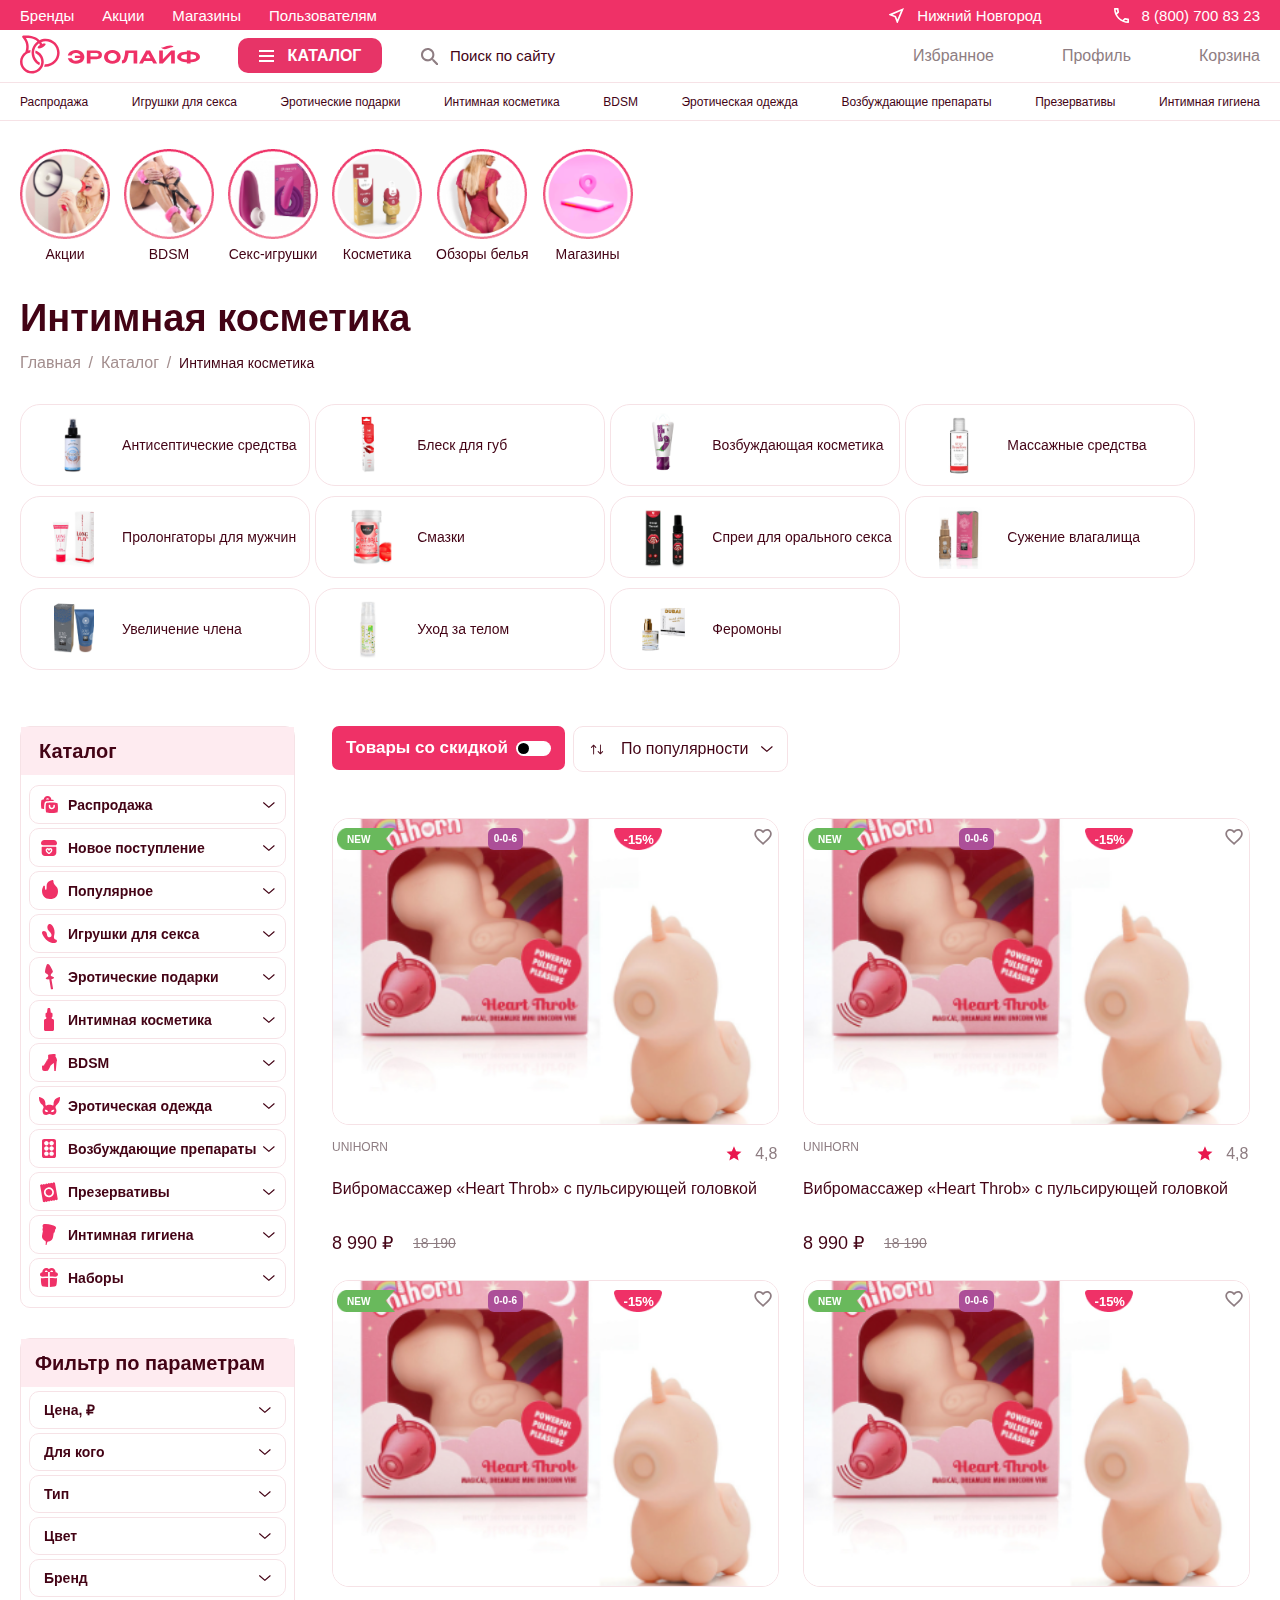
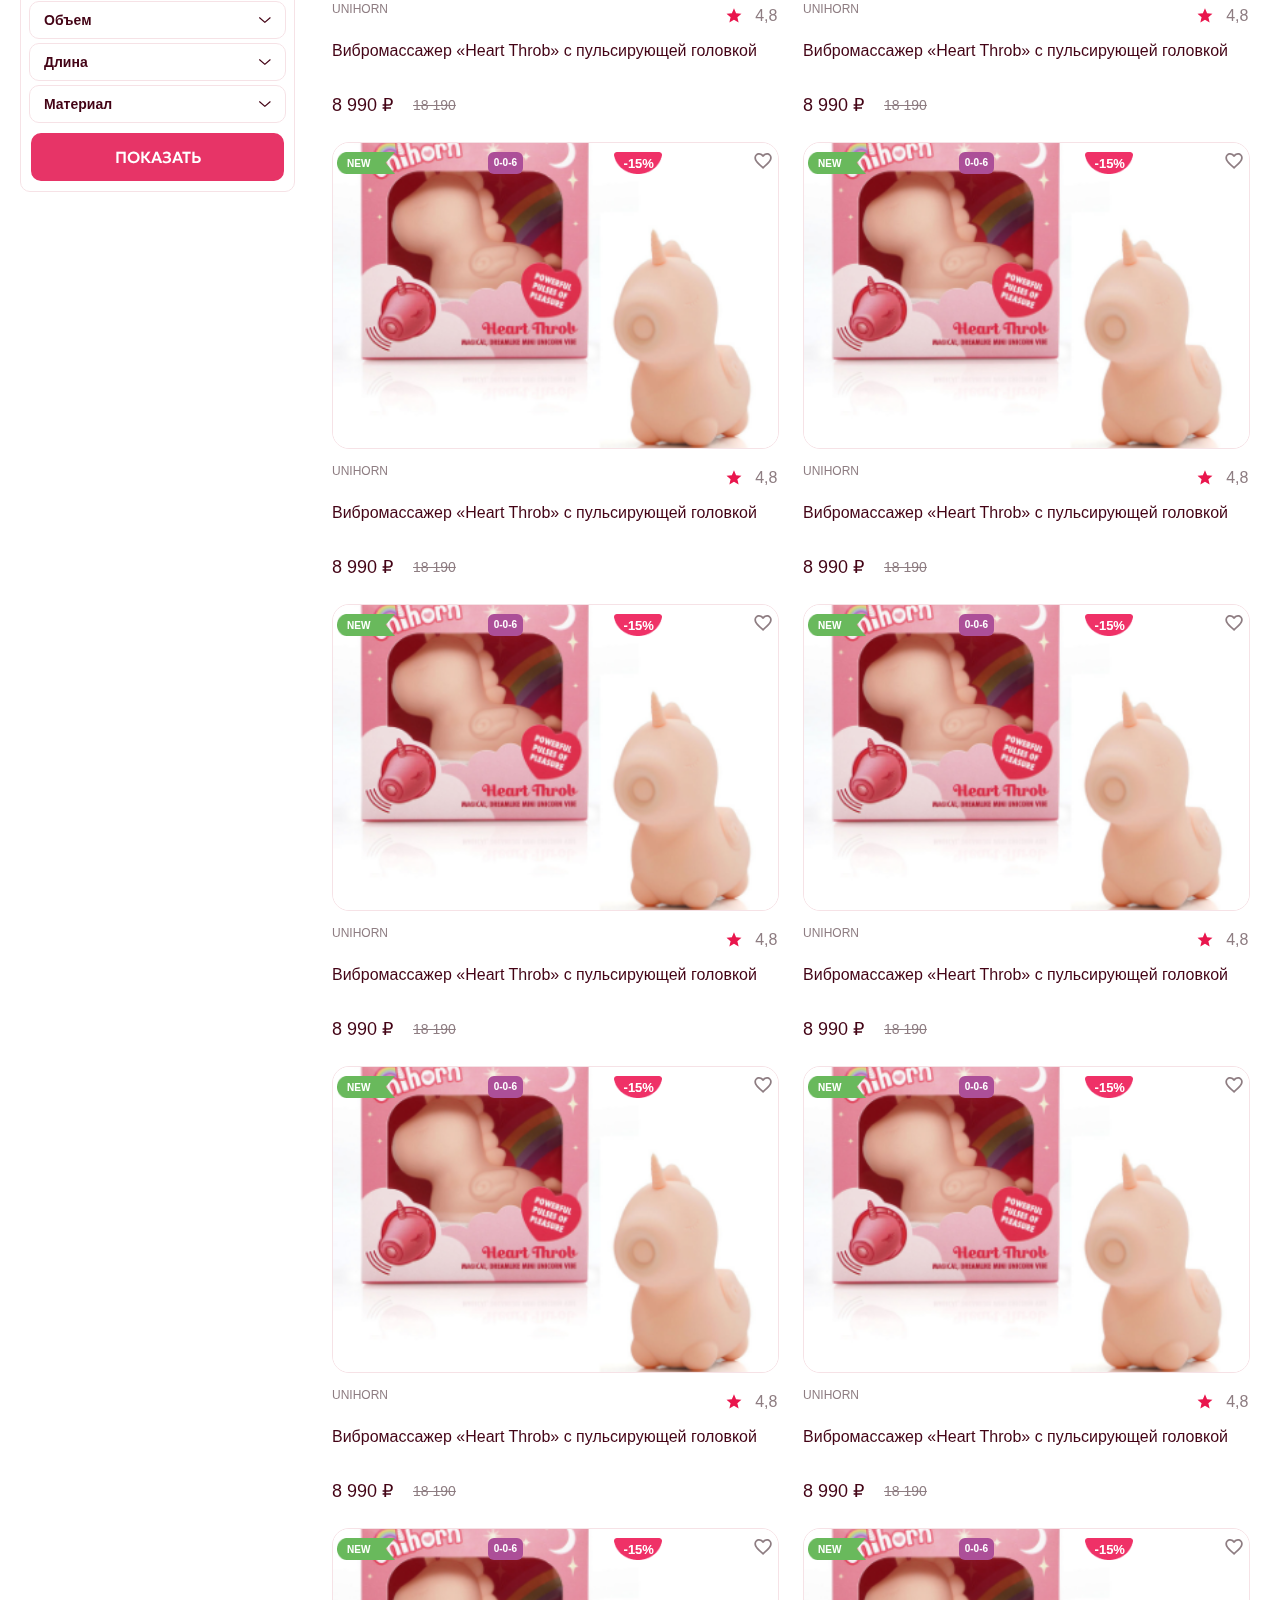
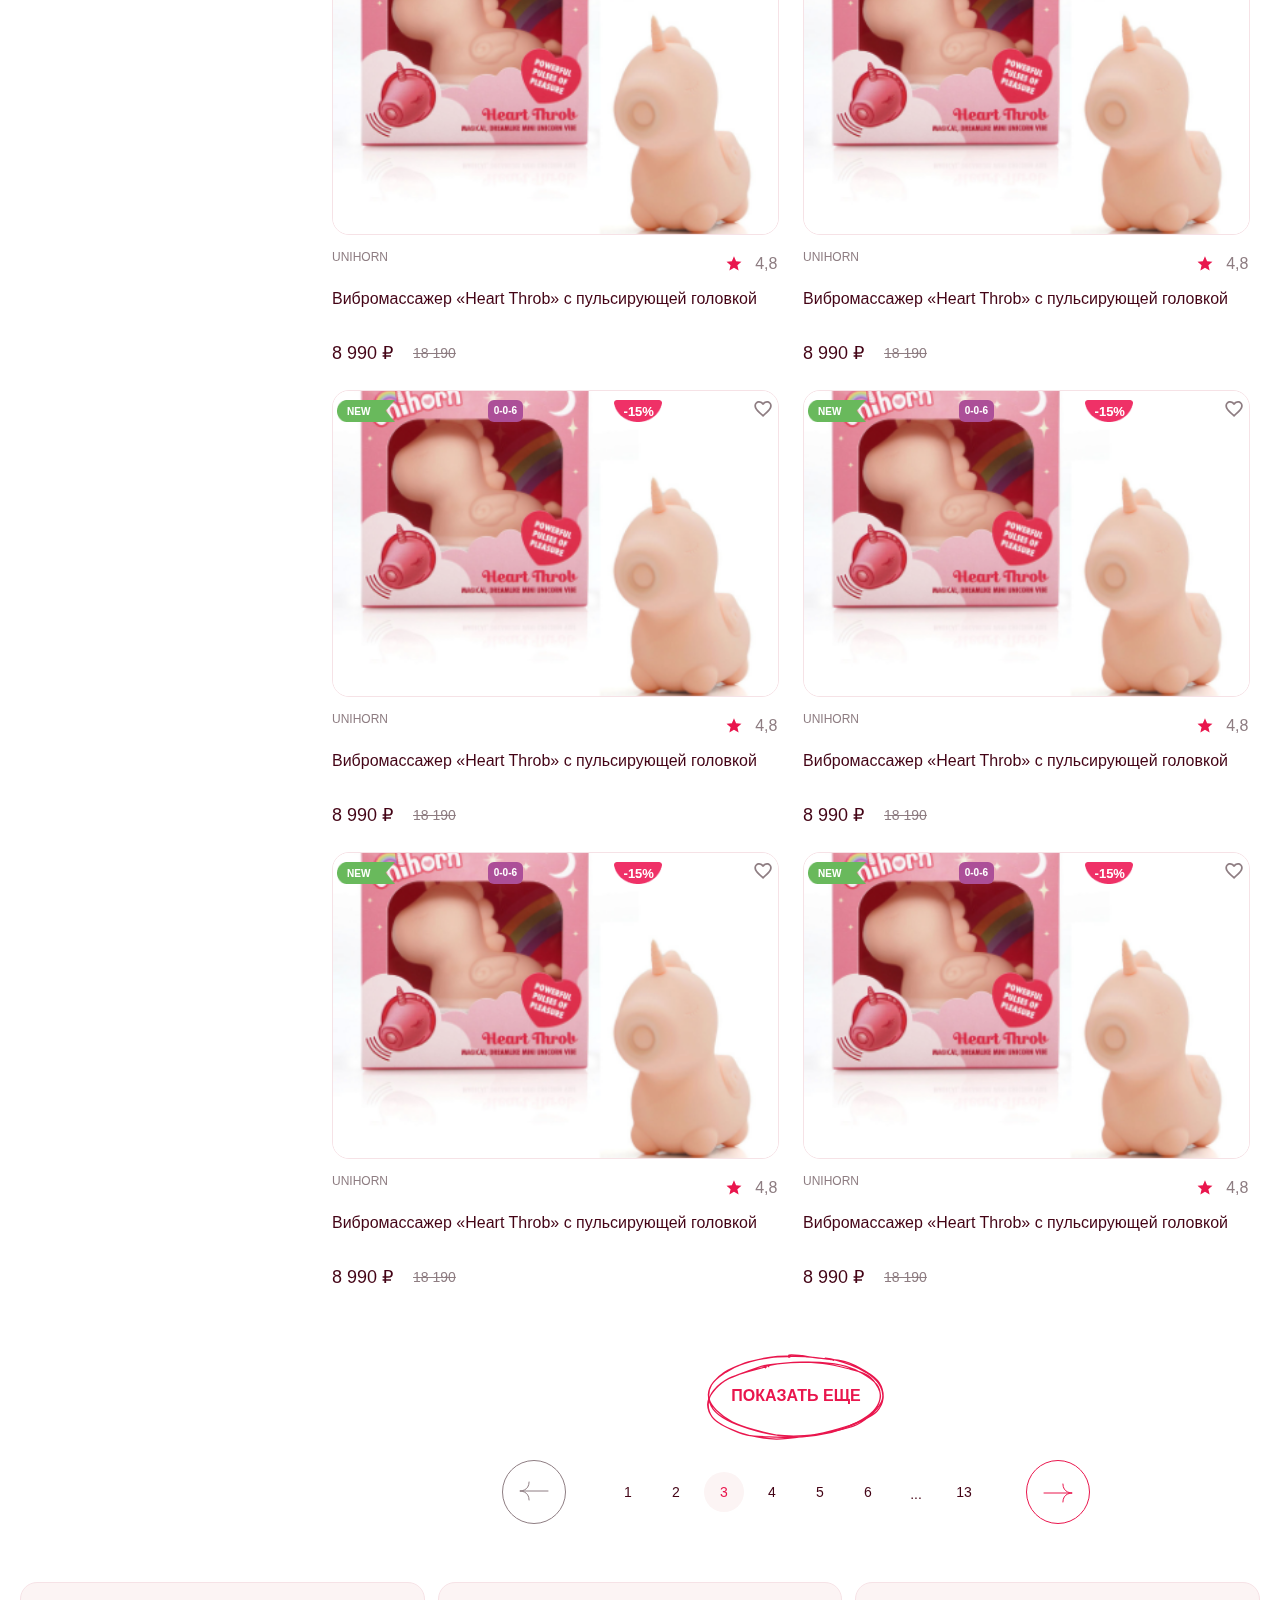
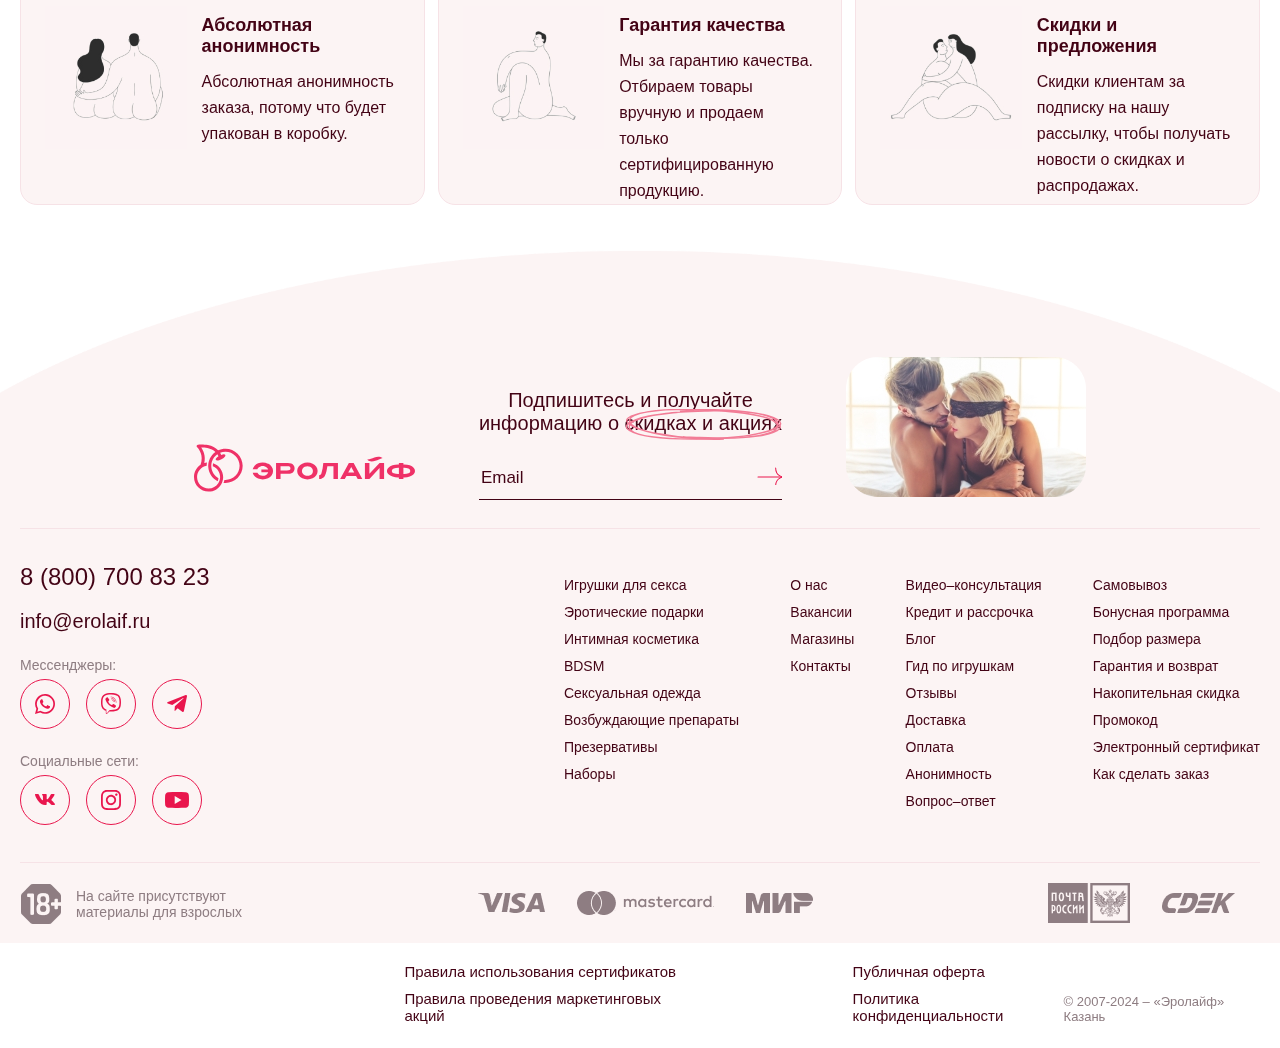
==== commit c4a89688: "changes" ====
--- a/index2.html
+++ b/index2.html
@@ -304,7 +304,7 @@
 					</div>
 				</div>
 				<div class="menu_nav_top" menu-nav="7">
-					<a href="#" class="menu_nav_btn ico7">BDSM</a>
+					<a href="#" class="menu_nav_btn ico8">BDSM</a>
 
 					<div class="menu_nav_list" menu-nav="7">
 						<div class="menu_nav-back js-nav-back">
@@ -326,7 +326,7 @@
 					</div>
 				</div>
 				<div class="menu_nav_top" menu-nav="8">
-					<a href="#" class="menu_nav_btn ico8">Эротическая одежда</a>
+					<a href="#" class="menu_nav_btn ico7">Эротическая одежда</a>
 
 					<div class="menu_nav_list" menu-nav="8">
 						<div class="menu_nav-back js-nav-back">
--- a/css/style.css
+++ b/css/style.css
@@ -667,7 +667,7 @@
   left: 0;
   width: 51%;
   height: 100%;
-  background: url(../img/banner/banner_bg.png) 100% 50% no-repeat;
+  background: url(../img/slider/bg.png) 100% 50% no-repeat;
 
 }
 .banner .banner_img {
@@ -1120,6 +1120,7 @@
   height: 18px;
   background: url(../img/catalog_fav.svg) 50% 50% no-repeat;
   cursor: pointer;
+  background-size: contain;
 }
 .catalog_fav-mob{
   display: none;
@@ -1635,6 +1636,7 @@
   margin: 14px 0;
   display: flex;
   align-items: center;
+  flex-wrap: wrap;
 }
 .page_catalog .breadcrumbs a {
   position: relative;
@@ -2538,14 +2540,18 @@
   cursor: pointer;
   transition: all 0.2s linear;
 }
-.page_products_btns .btn_fav {
-  background: url(../img/btn_fav.svg) 50% 50% no-repeat;
-}
-.page_products_btns .btn_link {
-  background: url(../img/btn_link.svg) 50% 50% no-repeat;
-}
-.page_products_btns .btn_link:hover {
-  background: url(../img/btn_link_hover.svg) 50% 50% no-repeat;
+
+.page_products_btns .btn_fav,
+.page_products_btn.btn_link{
+  background-color: transparent;
+}
+.page_products_btns .btn_fav path,
+.page_products_btn.btn_link path{
+  transition: 0.25s cubic-bezier(0.76, 0, 0.24, 1);
+}
+.page_products_btn.btn_fav:hover path,
+.page_products_btn.btn_link:hover path{
+    fill: #E73467;
 }
 
 .page_products_right_block {
@@ -2557,12 +2563,15 @@
 }
 
 .page_products_right_profit {
+
+  font-size: 16px;
+  font-weight: 400;
+}
+.page_products_right_profit span{
   position: relative;
   padding-left: 22px;
-  font-size: 16px;
-  font-weight: 400;
-}
-.page_products_right_profit:before {
+}
+.page_products_right_profit span:before {
   content: '';
   position: absolute;
   left: 0;
@@ -2655,12 +2664,9 @@
   display: block;
   width: 24px;
   height: 24px;
-  background: url("../img/cart1_ico.svg") no-repeat;
-  transition: all 0.2s linear;
-}
-.cart1:hover:before {
-  background: url("../img/cart1_ico_hover.svg") no-repeat;
-}
+  background: url(../img/cart1_ico.svg) no-repeat;
+}
+
 .cart2 {
   position: relative;
   margin-top: 16px;
@@ -2957,4 +2963,8 @@
 }
 .page_catalog_mob_filter{
   display: none;
+}
+.page_products_wrap-mob,
+.page_products_right_head-mob{
+  display: none;
 }--- a/css/media_style.css
+++ b/css/media_style.css
@@ -99,17 +99,51 @@
         font-size: 26px;
     }
     .page_products_gallery {
-        max-width: 34%;
+        max-width: 25%;
     }
     .page_products_block {
-        margin-left: 2vw;
-        max-width: 62%;
+        margin-left: 30px;
+        max-width: 42%;
     }
 
     .page_products_right {
-        margin-left: 0;
-    }
-
+        margin-left: 30px;
+        max-width: 20%;
+    }
+    .page_products_right{
+        min-width: 263px;
+    }
+    .page_products_content{
+        font-size: 15px;
+    }
+
+    .page_products_bottom{
+        padding: 14px 21px;
+    }
+    .page_products_right_block{
+        padding: 30px 21px;
+    }
+    .page_products_payments_btn{
+        font-size: 12px;
+        padding: 0 11px;
+    }
+    .page_products_payments_btn img{
+        width: 52px;
+    }
+    .page_products_payments_btn:after{
+        right: 10px;
+    }
+    .cart1,
+    .cart2{
+        padding: 0 10px;
+        font-size: 13px;
+    }
+    .products_related_wrap .catalog_block{
+        margin: 0 12px;
+    }
+    .catalog_block_head{
+        padding: 10px 5px;
+    }
 }
 
 @media screen and (max-width: 1440px) {
@@ -142,9 +176,33 @@
         left: 400px;
         column-gap: 4vw;
     }
+    .page_products_bottom{
+        flex-direction: column;
+        row-gap: 13px;
+    }
+    .page_products_bottom a{
+        flex-direction: row;
+        width: 100%;
+        text-align: left;
+    }
+    .page_products_bottom a span{
+        margin-right: 10px;
+    }
 }
 
 @media screen and (max-width: 1370px) {
+    .catalog_block_profit{
+        padding: 0 6px;
+    }
+    .catalog_block_benefit{
+        width: 50px;
+        justify-content: center;
+        align-items: center;
+        padding: 0;
+    }
+    .catalog_block_profit_text{
+        display: none;
+    }
     .offers2 {
         margin-top: 38px;
     }
@@ -158,6 +216,12 @@
 }
 
 @media screen and (max-width: 1280px) {
+    .products_video .btn{
+        padding: 0 8px;
+    }
+    .products_related_wrap .catalog_block {
+        margin: 0 6px;
+    }
     .section_item {
         font-size: 38px;
     }
@@ -242,6 +306,9 @@
 
 
 @media screen and (max-width: 1024px) {
+    .page_products_block {
+        max-width: 40%;
+    }
 }
 
 @media screen and (max-width: 991px) {
@@ -465,7 +532,8 @@
         font-weight: 500;
         font-size: 15px;
         min-height: 35px;
-        padding: 5px 16px 5px 45px;
+        padding: 5px 16px 5px 42px;
+        width: 100%;
     }
     .menu_nav_btn:hover {
         background: transparent;
@@ -550,6 +618,8 @@
     }
     .menu_nav {
         margin-top: 0;
+        margin-right: -15px;
+        padding-right: 15px;
     }
 
     .menu_nav_top:before {
@@ -686,8 +756,23 @@
         column-gap: 4px;
     }
     .page_products_tabs_item {
-        padding: 0 16px;
+        padding: 0 9px;
         height: 36px;
+        font-size: 12px;
+        border-radius: 9px;
+    }
+    .page_products_tabs_item:before{
+        border-radius: 9px;
+    }
+    .page_products_tabs_item:hover{
+        background: #FCF4F4;
+        color: #8E7D82;
+    }
+    .page_products_tabs_item:hover:before{
+        content: none;
+    }
+    .page_products_tabs{
+        column-gap: 6px;
     }
     .page_products_item {
         font-size: 24px;
@@ -697,8 +782,52 @@
         flex-direction: column;
     }
     .page_products_gallery {
-        max-width: 100%;
+        max-width: 440px;
+        margin: 0 auto;
         order: 2;
+    }
+    .products_gallery .products_gallery_img{
+        max-height: 440px;
+    }
+    .page_products_right .page_products_right_head,
+    .page_products_wrap{
+        display: none;
+    }
+    .page_products_right_head-mob{
+        margin-top: 16px;
+        display: flex;
+        margin-bottom: 13px;
+    }
+    .page_products{
+        row-gap: 0;
+    }
+    .page_products_right_price,
+    .page_products_right_profit{
+        text-align: center;
+    }
+    .page_products_right_price{
+        margin-bottom: 16px;
+    }
+    .page_products_right_block{
+        margin-top: 29px;
+        margin-left: -20px;
+        margin-right: -20px;
+    }
+
+    .page_products_payments_btn:hover {
+        border-radius: 10px;
+    }
+    .cart2,
+    .cart1{
+        margin-top: 9px;
+    }
+    .page_products_bottom{
+        margin: -20px -20px 0;
+        border-top: none;
+    }
+    .page_products_wrap-mob{
+        display: block;
+        order: 4;
     }
     .page_products_block {
         margin-left: 0;
@@ -707,6 +836,19 @@
 
     .page_products_right {
         order: 3;
+        min-width: auto;
+        max-width: initial;
+        margin-left: 0;
+    }
+    .page_products_bottom {
+        flex-direction: row;
+    }
+    .page_products_bottom a {
+        flex-direction: column;
+        text-align: center;
+    }
+    .page_products_bottom a span {
+        margin-right: 0;
     }
     .catalog_block_img {
         height: 194px;
@@ -904,11 +1046,17 @@
         margin: 0;
         background-color: #fff;
         border: none;
-        max-height: calc(100vh - 50px);
+        max-height: calc(100vh - 150px);
         overflow: auto;
     }
     .page_catalog_filter_head{
         height: 62px;
+    }
+    .products_related_wrap .catalog_block{
+        margin: 0 7px;
+    }
+    .products_gallery .products_gallery_img{
+
     }
 }
 
@@ -952,7 +1100,7 @@
         top: 0;
         width: 100%;
         height: 100%;
-        background: url(../img/banner/banner_bg_mob.png) 50% 0 no-repeat;
+        background: url(../img/slider/bg_mob.png) 50% 0 no-repeat;
         background-size: 100% 100%;
         z-index: -1;
     }
@@ -1057,11 +1205,6 @@
     .catalog_block {
         width: 48%;
     }
-    .catalog_block_img {
-        height: 44vw;
-    }
-
-
     .articles_block {
         width: 48%;
     }
@@ -1196,9 +1339,23 @@
         margin-top: 46px;
     }
 }
-
+@media (max-width: 640px) {
+    .products_related_wrap .slick-next{
+        right: -5px;
+    }
+    .products_related_wrap .slick-prev{
+        left: -5px;
+    }
+}
 
 @media (max-width: 520px) {
+    .products_related .section_item {
+        font-size: 35px;
+
+    }
+    .products_related .section_item{
+        padding: 0 50px;
+    }
     .menu_catalog_item:last-child{
         padding-right: 20px;
     }
@@ -1324,6 +1481,36 @@
     }
     .category2 {
         margin-top: 48px;
+    }
+
+    .catalog_block_head {
+        padding: 5px;
+    }
+    .page_catalog_wrap .catalog_block_head{
+        padding: 13px;
+    }
+
+    .page_products_gallery {
+        max-width: 100%;
+        margin: 0 auto;
+        order: 2;
+    }
+    .products_gallery .products_gallery_img {
+        max-height: 440px;
+    }
+    .products_gallery .products_gallery_img {
+        max-height: 92vw;
+    }
+    .products_gallery_thumb_img{
+        margin: 0;
+        margin-right: 12px;
+    }
+    .products_gallery_thumb_img img {
+        width: 58px;
+        height: 72px;
+    }
+    .catalog_block_img {
+        height: 169px;
     }
 
 }
@@ -1338,4 +1525,38 @@
     .footer_contacts_social-list{
         margin: 0 -5px;
     }
+}
+@media (max-width: 430px) {
+    .products_related_wrap .slick-arrow{
+        top: -96px;
+    }
+}
+@media (max-width: 385px) {
+    .menu_nav_btn{
+        padding: 5px 5px 5px 35px;
+        font-size: 14px;
+    }
+    .menu_nav_btn:before{
+        left: 5px;
+    }
+}
+@media (max-width: 370px) {
+    .footer_bottom_wrap{
+        column-gap: 12px;
+    }
+}
+@media (max-width: 340px) {
+    .footer_bottom_wrap{
+        column-gap: 8px;
+    }
+    .page_products_payments_btn{
+        padding: 0 10px;
+    }
+    .page_products_payments_btn:after{
+        right: 8px;
+    }
+    .cart2,
+    .cart1{
+        padding: 0 8px;
+    }
 }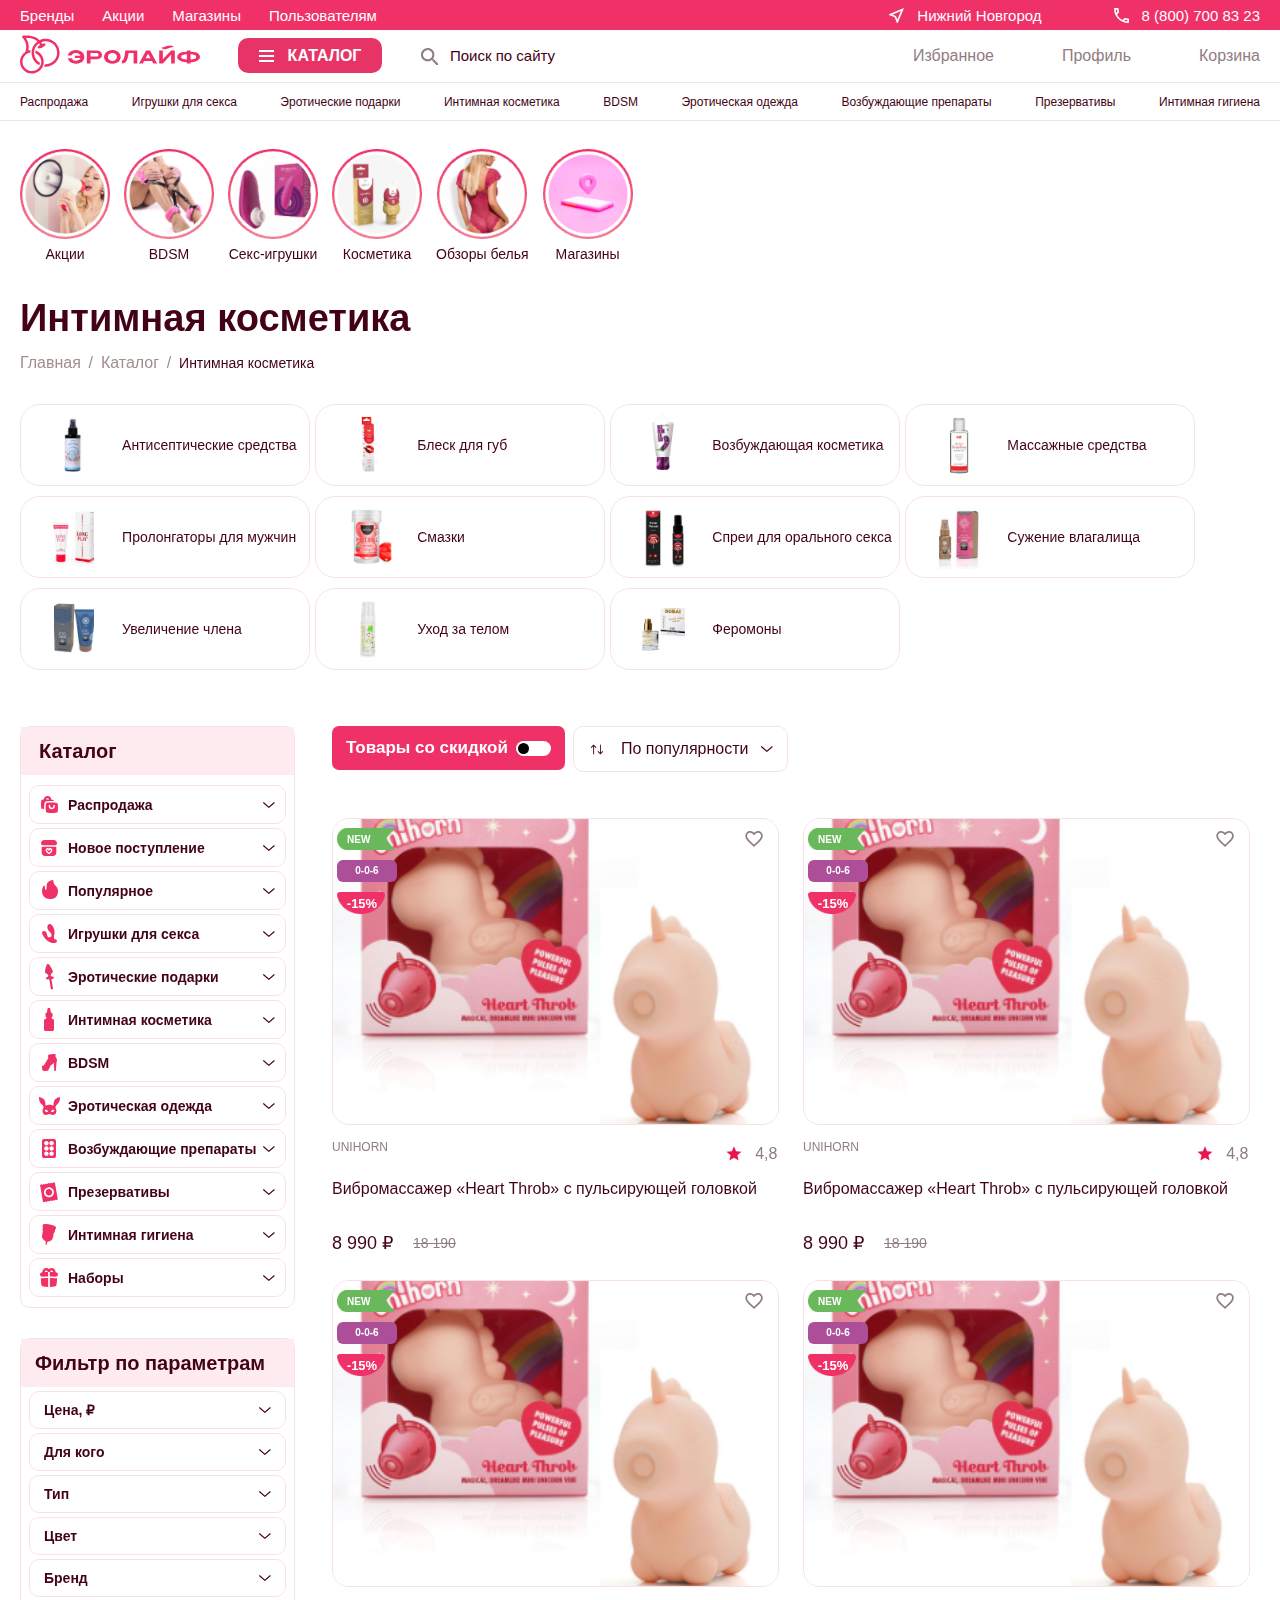
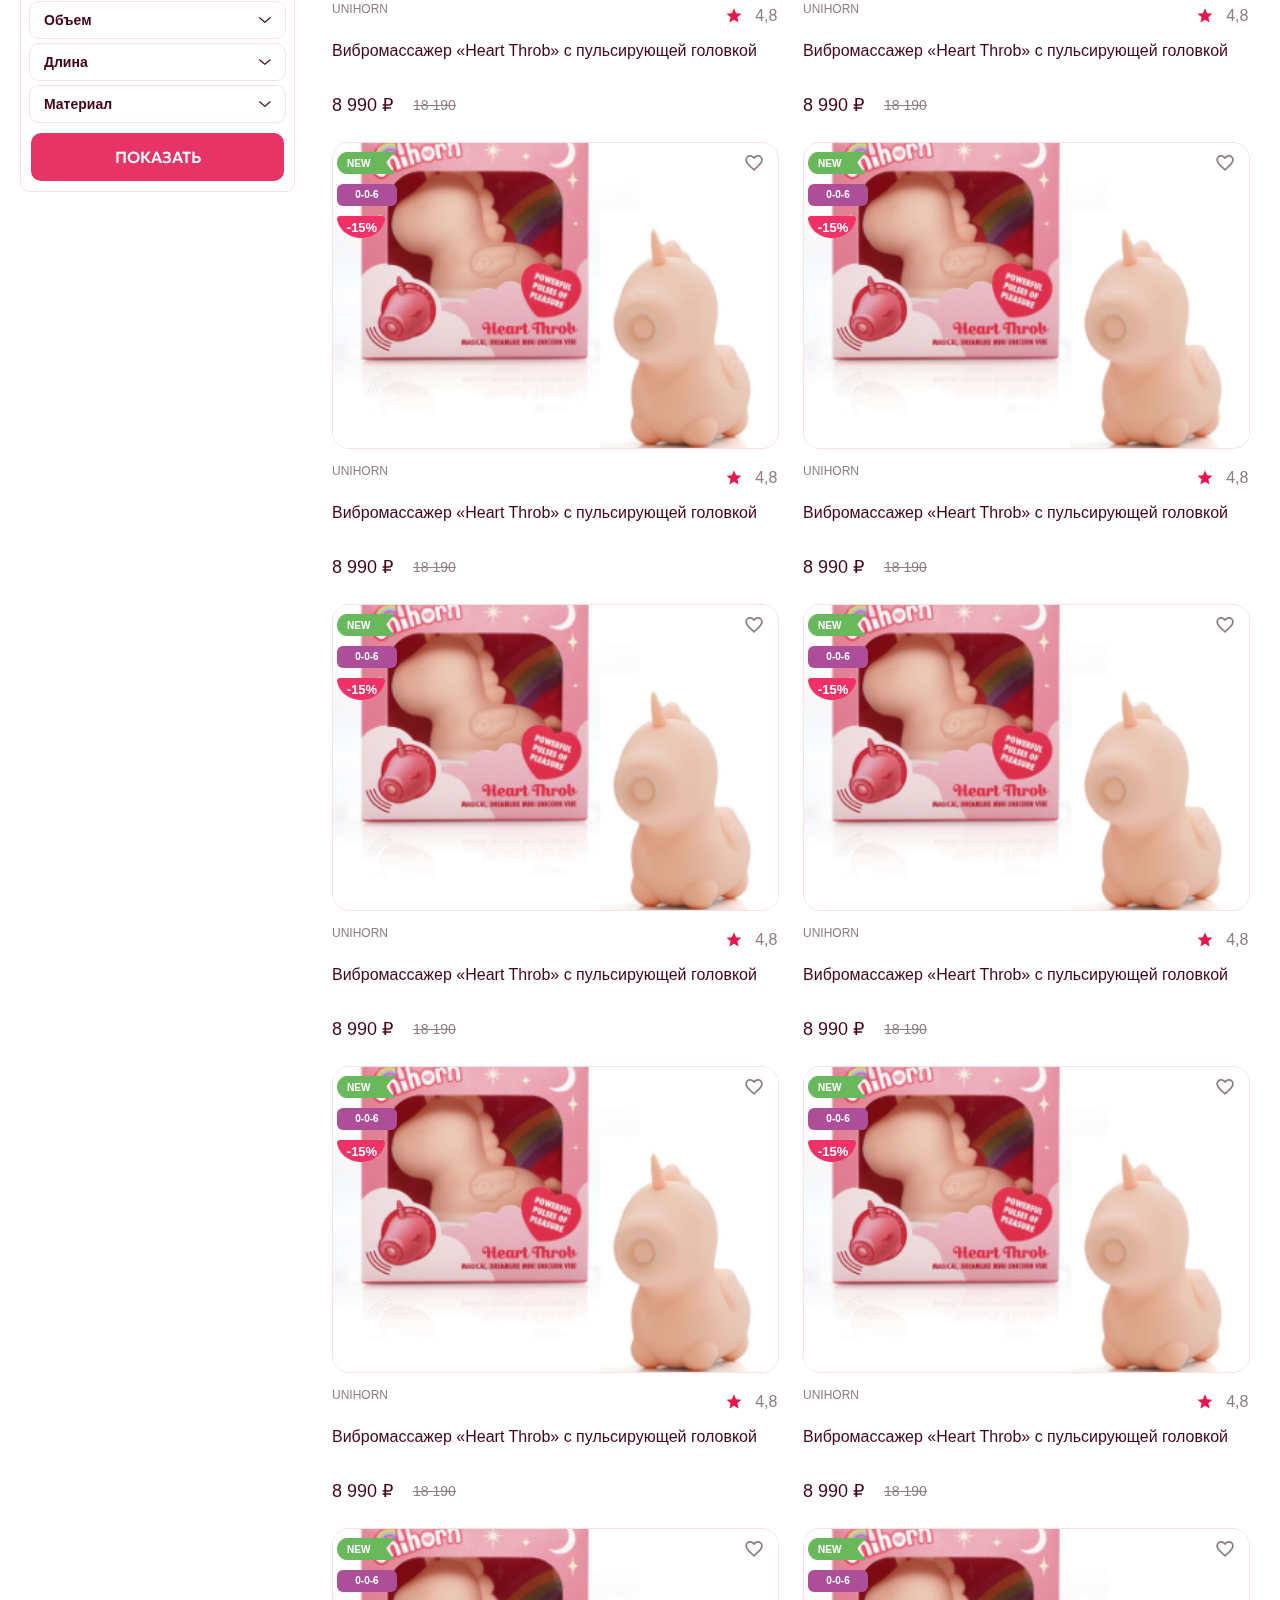
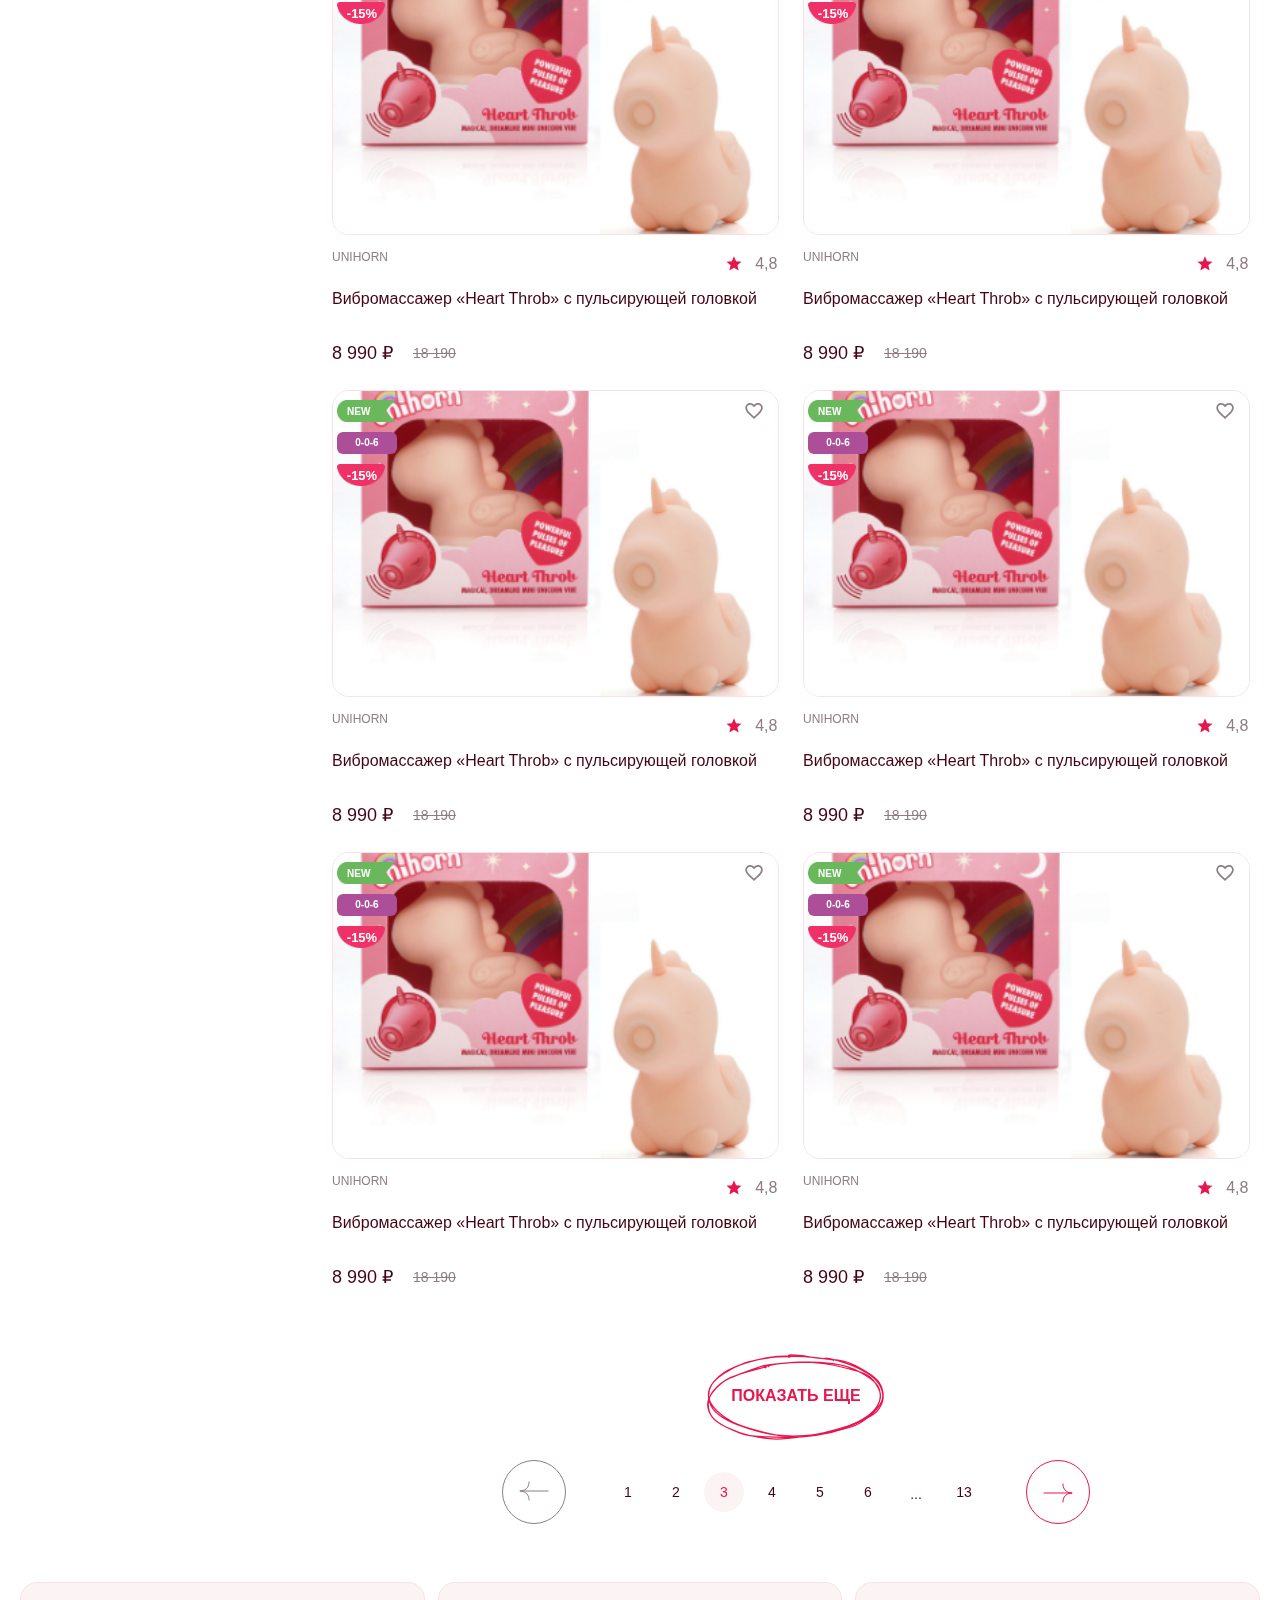
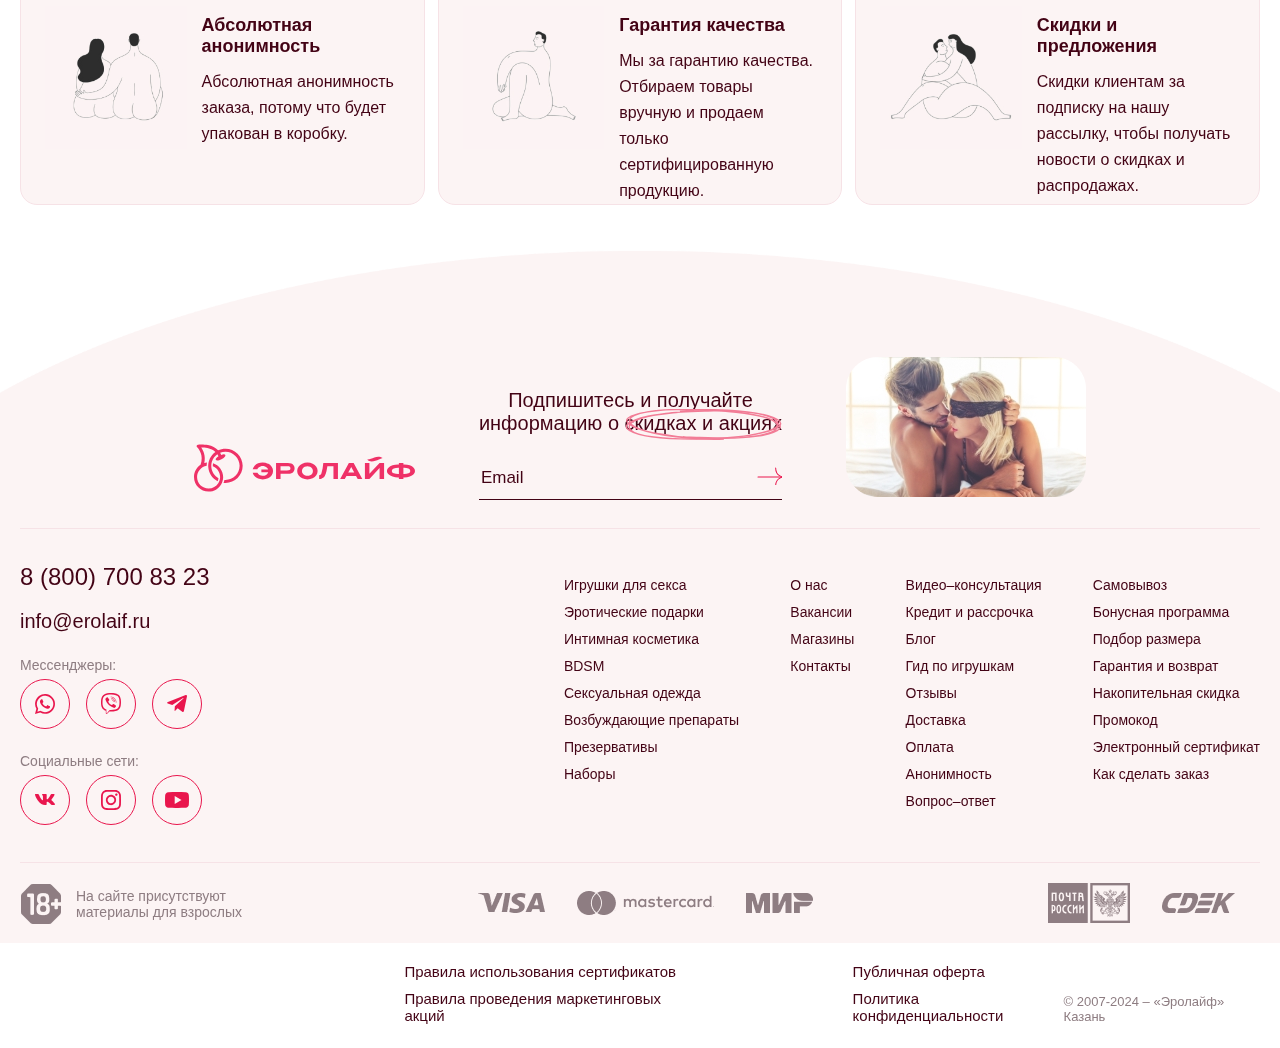
==== commit 4e4b2218: "changes" ====
--- a/index2.html
+++ b/index2.html
@@ -1410,12 +1410,11 @@
 
 				<div class="page_catalog_wrap">
 					<a href="#" class="catalog_block">
+						<button class="catalog_fav"></button>
 						<div class="catalog_block_head">
 							<span class="catalog_block_new">NEW</span>
 							<span class="catalog_block_profit"><span class="catalog_block_profit_text">Рассрочка</span> 0-0-6</span>
 							<span class="catalog_block_benefit">-15%</span>
-
-							<button class="catalog_fav"></button>
 						</div>
 
 						<div class="catalog_block_img">
@@ -1441,12 +1440,11 @@
 						<button class="btn catalog_cart catalog_cart-mob"><span>ДОБАВИТЬ В КОРЗИНУ</span></button>
 					</a>
 					<a href="#" class="catalog_block">
+						<button class="catalog_fav"></button>
 						<div class="catalog_block_head">
 							<span class="catalog_block_new">NEW</span>
 							<span class="catalog_block_profit"><span class="catalog_block_profit_text">Рассрочка</span> 0-0-6</span>
 							<span class="catalog_block_benefit">-15%</span>
-
-							<button class="catalog_fav"></button>
 						</div>
 
 						<div class="catalog_block_img">
@@ -1472,12 +1470,11 @@
 						<button class="btn catalog_cart catalog_cart-mob"><span>ДОБАВИТЬ В КОРЗИНУ</span></button>
 					</a>
 					<a href="#" class="catalog_block">
+						<button class="catalog_fav"></button>
 						<div class="catalog_block_head">
 							<span class="catalog_block_new">NEW</span>
 							<span class="catalog_block_profit"><span class="catalog_block_profit_text">Рассрочка</span> 0-0-6</span>
 							<span class="catalog_block_benefit">-15%</span>
-
-							<button class="catalog_fav"></button>
 						</div>
 
 						<div class="catalog_block_img">
@@ -1503,12 +1500,11 @@
 						<button class="btn catalog_cart catalog_cart-mob"><span>ДОБАВИТЬ В КОРЗИНУ</span></button>
 					</a>
 					<a href="#" class="catalog_block">
+						<button class="catalog_fav"></button>
 						<div class="catalog_block_head">
 							<span class="catalog_block_new">NEW</span>
 							<span class="catalog_block_profit"><span class="catalog_block_profit_text">Рассрочка</span> 0-0-6</span>
 							<span class="catalog_block_benefit">-15%</span>
-
-							<button class="catalog_fav"></button>
 						</div>
 
 						<div class="catalog_block_img">
@@ -1534,12 +1530,11 @@
 						<button class="btn catalog_cart catalog_cart-mob"><span>ДОБАВИТЬ В КОРЗИНУ</span></button>
 					</a>
 					<a href="#" class="catalog_block">
+						<button class="catalog_fav"></button>
 						<div class="catalog_block_head">
 							<span class="catalog_block_new">NEW</span>
 							<span class="catalog_block_profit"><span class="catalog_block_profit_text">Рассрочка</span> 0-0-6</span>
 							<span class="catalog_block_benefit">-15%</span>
-
-							<button class="catalog_fav"></button>
 						</div>
 
 						<div class="catalog_block_img">
@@ -1565,12 +1560,11 @@
 						<button class="btn catalog_cart catalog_cart-mob"><span>ДОБАВИТЬ В КОРЗИНУ</span></button>
 					</a>
 					<a href="#" class="catalog_block">
+						<button class="catalog_fav"></button>
 						<div class="catalog_block_head">
 							<span class="catalog_block_new">NEW</span>
 							<span class="catalog_block_profit"><span class="catalog_block_profit_text">Рассрочка</span> 0-0-6</span>
 							<span class="catalog_block_benefit">-15%</span>
-
-							<button class="catalog_fav"></button>
 						</div>
 
 						<div class="catalog_block_img">
@@ -1596,12 +1590,11 @@
 						<button class="btn catalog_cart catalog_cart-mob"><span>ДОБАВИТЬ В КОРЗИНУ</span></button>
 					</a>
 					<a href="#" class="catalog_block">
+						<button class="catalog_fav"></button>
 						<div class="catalog_block_head">
 							<span class="catalog_block_new">NEW</span>
 							<span class="catalog_block_profit"><span class="catalog_block_profit_text">Рассрочка</span> 0-0-6</span>
 							<span class="catalog_block_benefit">-15%</span>
-
-							<button class="catalog_fav"></button>
 						</div>
 
 						<div class="catalog_block_img">
@@ -1627,12 +1620,11 @@
 						<button class="btn catalog_cart catalog_cart-mob"><span>ДОБАВИТЬ В КОРЗИНУ</span></button>
 					</a>
 					<a href="#" class="catalog_block">
+						<button class="catalog_fav"></button>
 						<div class="catalog_block_head">
 							<span class="catalog_block_new">NEW</span>
 							<span class="catalog_block_profit"><span class="catalog_block_profit_text">Рассрочка</span> 0-0-6</span>
 							<span class="catalog_block_benefit">-15%</span>
-
-							<button class="catalog_fav"></button>
 						</div>
 
 						<div class="catalog_block_img">
@@ -1658,12 +1650,11 @@
 						<button class="btn catalog_cart catalog_cart-mob"><span>ДОБАВИТЬ В КОРЗИНУ</span></button>
 					</a>
 					<a href="#" class="catalog_block">
+						<button class="catalog_fav"></button>
 						<div class="catalog_block_head">
 							<span class="catalog_block_new">NEW</span>
 							<span class="catalog_block_profit"><span class="catalog_block_profit_text">Рассрочка</span> 0-0-6</span>
 							<span class="catalog_block_benefit">-15%</span>
-
-							<button class="catalog_fav"></button>
 						</div>
 
 						<div class="catalog_block_img">
@@ -1689,12 +1680,11 @@
 						<button class="btn catalog_cart catalog_cart-mob"><span>ДОБАВИТЬ В КОРЗИНУ</span></button>
 					</a>
 					<a href="#" class="catalog_block">
+						<button class="catalog_fav"></button>
 						<div class="catalog_block_head">
 							<span class="catalog_block_new">NEW</span>
 							<span class="catalog_block_profit"><span class="catalog_block_profit_text">Рассрочка</span> 0-0-6</span>
 							<span class="catalog_block_benefit">-15%</span>
-
-							<button class="catalog_fav"></button>
 						</div>
 
 						<div class="catalog_block_img">
@@ -1720,12 +1710,11 @@
 						<button class="btn catalog_cart catalog_cart-mob"><span>ДОБАВИТЬ В КОРЗИНУ</span></button>
 					</a>
 					<a href="#" class="catalog_block">
+						<button class="catalog_fav"></button>
 						<div class="catalog_block_head">
 							<span class="catalog_block_new">NEW</span>
 							<span class="catalog_block_profit"><span class="catalog_block_profit_text">Рассрочка</span> 0-0-6</span>
 							<span class="catalog_block_benefit">-15%</span>
-
-							<button class="catalog_fav"></button>
 						</div>
 
 						<div class="catalog_block_img">
@@ -1751,12 +1740,11 @@
 						<button class="btn catalog_cart catalog_cart-mob"><span>ДОБАВИТЬ В КОРЗИНУ</span></button>
 					</a>
 					<a href="#" class="catalog_block">
+						<button class="catalog_fav"></button>
 						<div class="catalog_block_head">
 							<span class="catalog_block_new">NEW</span>
 							<span class="catalog_block_profit"><span class="catalog_block_profit_text">Рассрочка</span> 0-0-6</span>
 							<span class="catalog_block_benefit">-15%</span>
-
-							<button class="catalog_fav"></button>
 						</div>
 
 						<div class="catalog_block_img">
@@ -1782,12 +1770,11 @@
 						<button class="btn catalog_cart catalog_cart-mob"><span>ДОБАВИТЬ В КОРЗИНУ</span></button>
 					</a>
 					<a href="#" class="catalog_block">
+						<button class="catalog_fav"></button>
 						<div class="catalog_block_head">
 							<span class="catalog_block_new">NEW</span>
 							<span class="catalog_block_profit"><span class="catalog_block_profit_text">Рассрочка</span> 0-0-6</span>
 							<span class="catalog_block_benefit">-15%</span>
-
-							<button class="catalog_fav"></button>
 						</div>
 
 						<div class="catalog_block_img">
@@ -1813,12 +1800,11 @@
 						<button class="btn catalog_cart catalog_cart-mob"><span>ДОБАВИТЬ В КОРЗИНУ</span></button>
 					</a>
 					<a href="#" class="catalog_block">
+						<button class="catalog_fav"></button>
 						<div class="catalog_block_head">
 							<span class="catalog_block_new">NEW</span>
 							<span class="catalog_block_profit"><span class="catalog_block_profit_text">Рассрочка</span> 0-0-6</span>
 							<span class="catalog_block_benefit">-15%</span>
-
-							<button class="catalog_fav"></button>
 						</div>
 
 						<div class="catalog_block_img">
@@ -1844,12 +1830,11 @@
 						<button class="btn catalog_cart catalog_cart-mob"><span>ДОБАВИТЬ В КОРЗИНУ</span></button>
 					</a>
 					<a href="#" class="catalog_block">
+						<button class="catalog_fav"></button>
 						<div class="catalog_block_head">
 							<span class="catalog_block_new">NEW</span>
 							<span class="catalog_block_profit"><span class="catalog_block_profit_text">Рассрочка</span> 0-0-6</span>
 							<span class="catalog_block_benefit">-15%</span>
-
-							<button class="catalog_fav"></button>
 						</div>
 
 						<div class="catalog_block_img">
@@ -1875,12 +1860,11 @@
 						<button class="btn catalog_cart catalog_cart-mob"><span>ДОБАВИТЬ В КОРЗИНУ</span></button>
 					</a>
 					<a href="#" class="catalog_block">
+						<button class="catalog_fav"></button>
 						<div class="catalog_block_head">
 							<span class="catalog_block_new">NEW</span>
 							<span class="catalog_block_profit"><span class="catalog_block_profit_text">Рассрочка</span> 0-0-6</span>
 							<span class="catalog_block_benefit">-15%</span>
-
-							<button class="catalog_fav"></button>
 						</div>
 
 						<div class="catalog_block_img">
@@ -1905,7 +1889,6 @@
 						</div>
 						<button class="btn catalog_cart catalog_cart-mob"><span>ДОБАВИТЬ В КОРЗИНУ</span></button>
 					</a>
-
 				</div>
 
 				<button class="page_catalog_all btn-outline wow animated end" style="visibility: visible;">
--- a/css/style.css
+++ b/css/style.css
@@ -1018,13 +1018,14 @@
 
 .catalog_block_head {
   position: absolute;
+  flex-direction: column;
   top: 0;
   left: 0;
-  width: -webkit-fill-available;
   display: flex;
   justify-content: space-between;
   padding: 10px;
   z-index: 2;
+  row-gap: 10px;
 }
 
 .catalog_block_img {
@@ -1093,20 +1094,25 @@
 }
 
 .catalog_block_profit {
-  height: 22px;
-  line-height: 22px;
+  display: flex;
+  flex-direction: column;
+  justify-content: center;
+  align-items: center;
   padding: 0 12px;
   background: #AC4F98;
   border-radius: 6px;
   font-size: 10px;
   font-weight: 600;
   color: #ffffff;
+  line-height: 1.2;
 }
 
 .catalog_block_benefit {
-  display: flex;
+  width: 50px;
   height: 22px;
-  padding: 2px 10px;
+  display: flex;
+  justify-content: center;
+  align-items: center;
   background: url(../img/catalog_block_benefit.png) no-repeat;
   background-size: contain;
   font-size: 13px;
@@ -1115,12 +1121,16 @@
 }
 
 .catalog_fav {
+  position: absolute;
+  top: 12px;
+  right: 14px;
   border: none;
   width: 18px;
   height: 18px;
   background: url(../img/catalog_fav.svg) 50% 50% no-repeat;
   cursor: pointer;
   background-size: contain;
+  z-index: 2;
 }
 .catalog_fav-mob{
   display: none;
--- a/css/media_style.css
+++ b/css/media_style.css
@@ -202,6 +202,9 @@
     }
     .catalog_block_profit_text{
         display: none;
+    }
+    .catalog_block_profit{
+        line-height: 22px;
     }
     .offers2 {
         margin-top: 38px;
@@ -1055,8 +1058,12 @@
     .products_related_wrap .catalog_block{
         margin: 0 7px;
     }
-    .products_gallery .products_gallery_img{
-
+    .page_products_payments_btn {
+        font-size: 14px;
+        padding: 0 11px;
+    }
+    .page_products_payments_btn img {
+        width: 71px;
     }
 }
 
@@ -1117,8 +1124,7 @@
     .banner .banner_img img {
         position: relative;
         left: 50%;
-        top: 50%;
-        transform: translate(-50%, -50%);
+        transform: translateX(-50%);
         width: auto;
         height: 124%;
     }
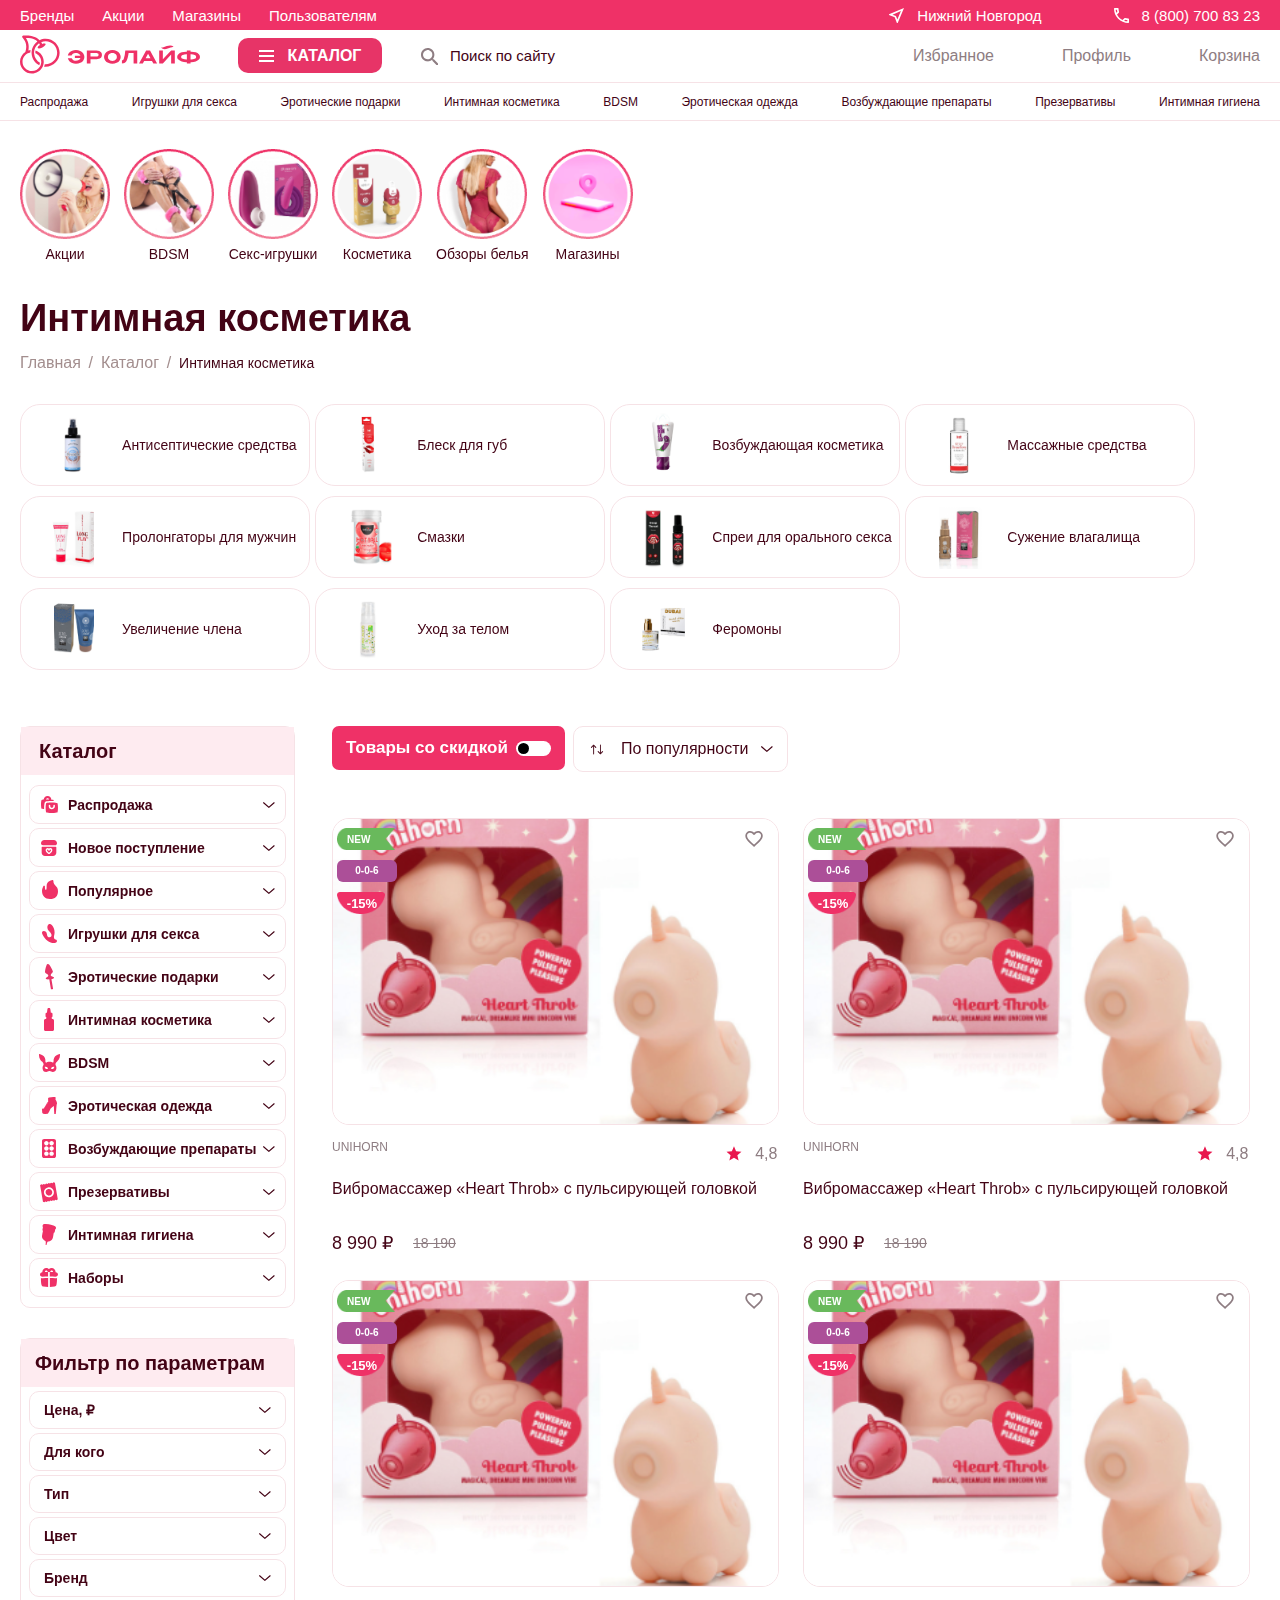
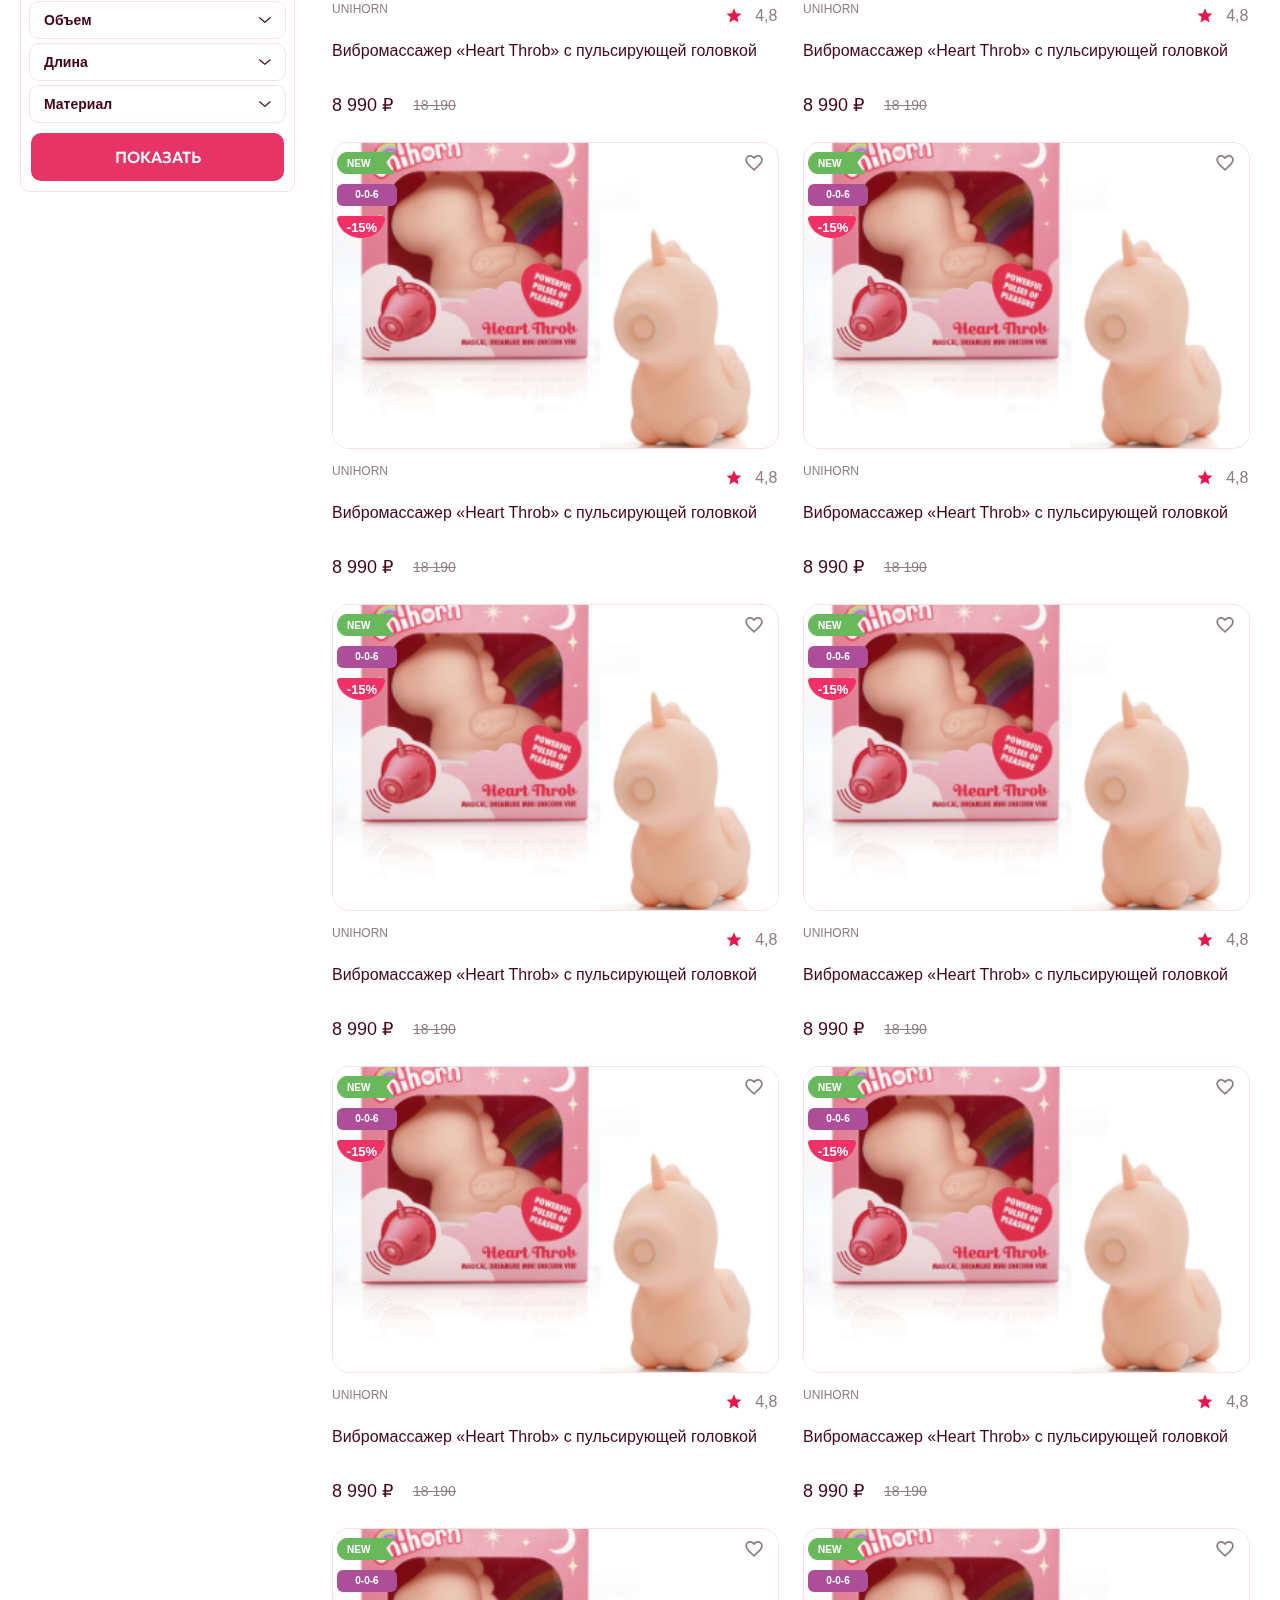
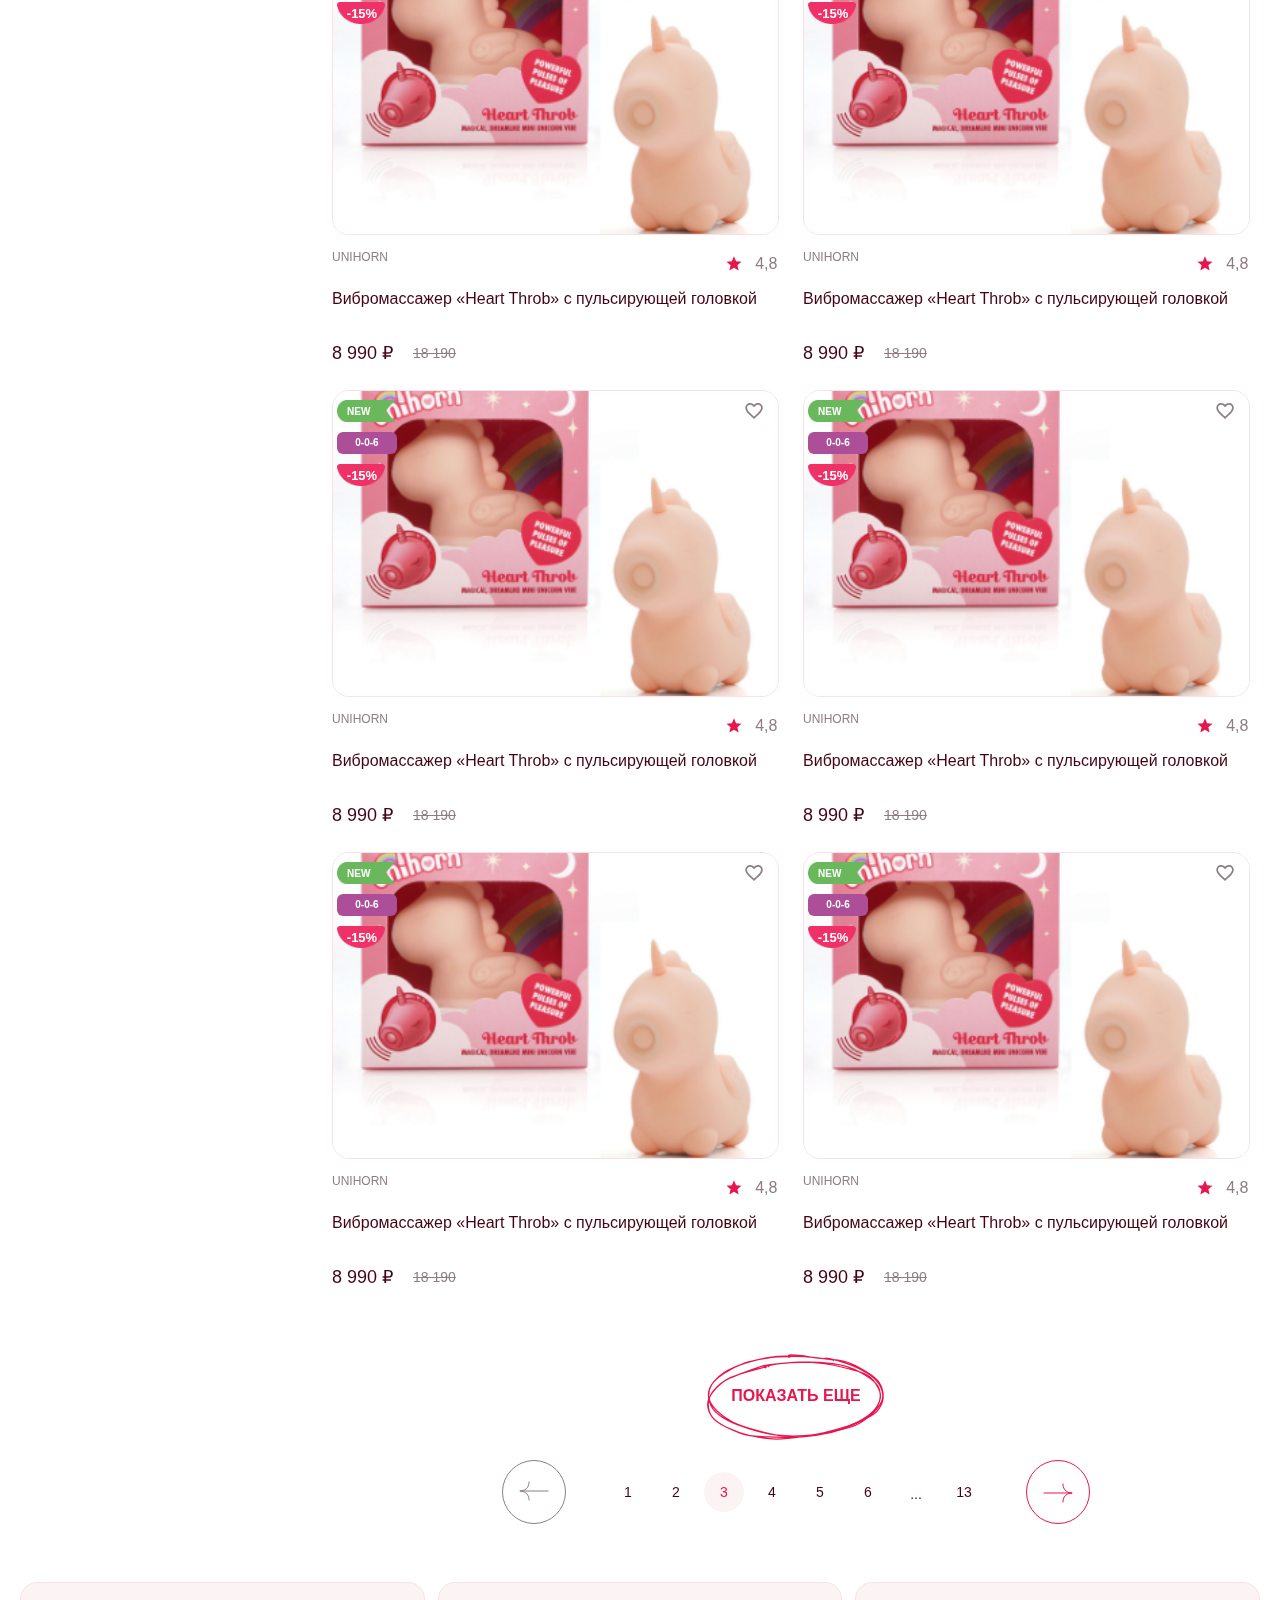
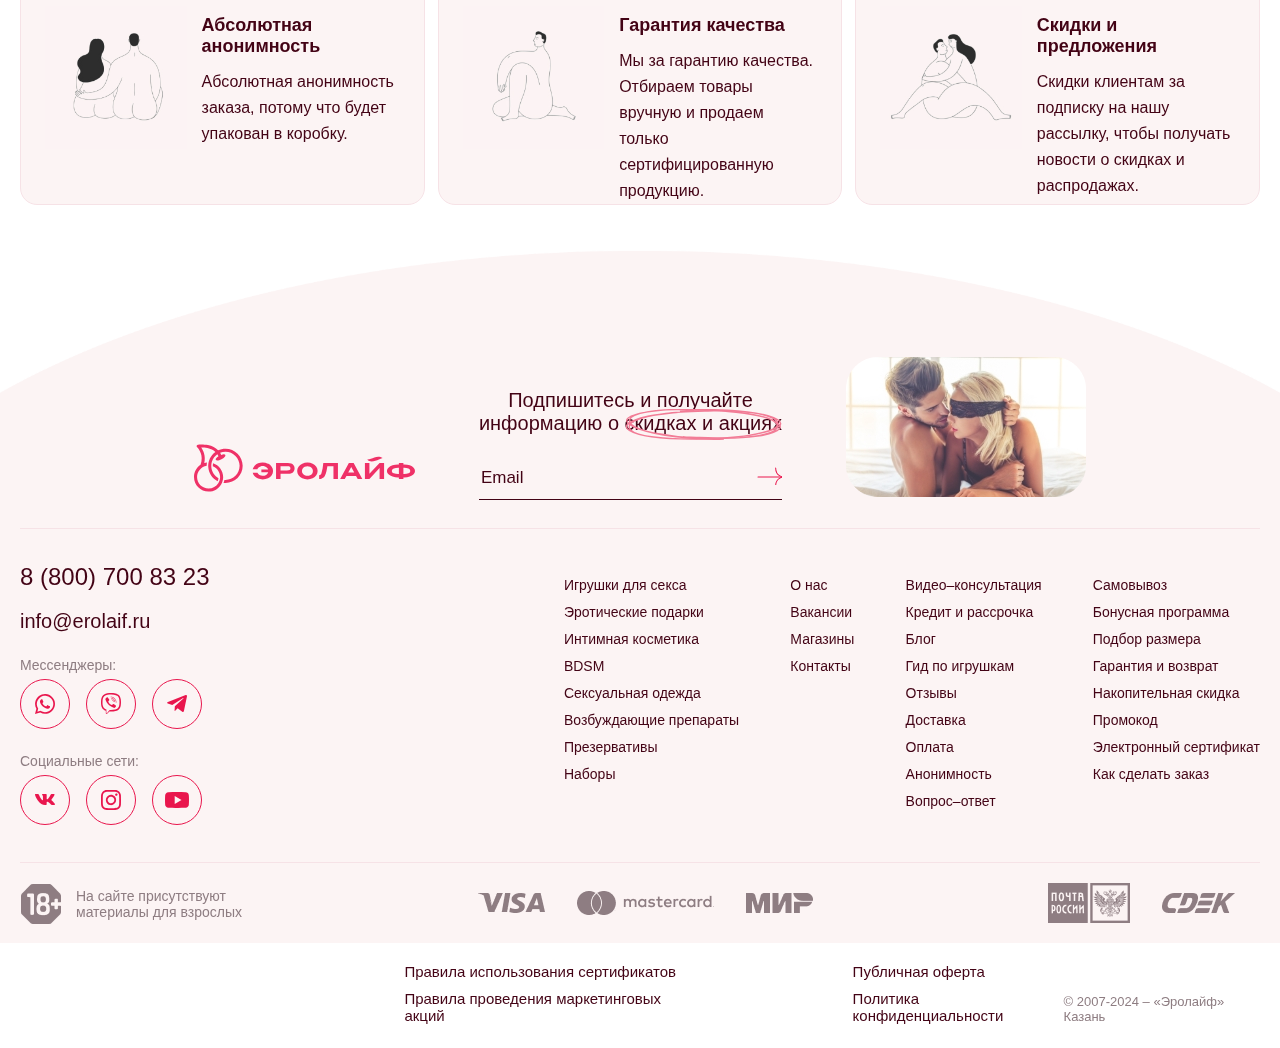
==== commit 4667c57f: "changes" ====
--- a/index2.html
+++ b/index2.html
@@ -784,8 +784,9 @@
 									<div class="page_catalog_nav_btn">
 										<div class="page_catalog_nav_btn-name">
 											<span class="page_catalog_nav_btn-ico">
-												<svg width="15" height="17" viewBox="0 0 15 17" fill="none" xmlns="http://www.w3.org/2000/svg">
-													<path d="M1.18197 11.4652L1.34813 11.4871L1.80509 11.5502L1.95509 11.572L2.46513 10.754L2.38666 10.703C2.24357 10.6083 2.19973 10.4093 2.28973 10.2587C2.37974 10.1082 2.56898 10.0621 2.71206 10.1568L2.79976 10.215L3.05593 9.8048L2.96131 9.74168C2.81822 9.64701 2.77668 9.44795 2.86669 9.29744C2.9567 9.14694 3.14594 9.10081 3.28902 9.19549L3.39288 9.26346L3.64905 8.8532L3.53827 8.78038C3.39518 8.68571 3.35133 8.48665 3.44365 8.33614C3.53365 8.18563 3.7229 8.13951 3.86598 8.23418L3.98599 8.31429L4.24216 7.90404L4.11523 7.81908C3.97214 7.7244 3.92829 7.52534 4.0183 7.37484C4.1083 7.22433 4.29755 7.17821 4.44063 7.27531L4.5768 7.36513L4.83296 6.95487L4.68988 6.8602C4.54679 6.76553 4.50294 6.56647 4.59295 6.41596C4.68296 6.26546 4.8722 6.22176 5.01528 6.31643L5.1676 6.41839L5.42377 6.00571L5.26453 5.8989C5.12144 5.80422 5.0799 5.60517 5.1676 5.45466C5.25761 5.30415 5.44685 5.25803 5.58994 5.3527L5.75841 5.46437L6.16689 4.80894L6.11612 0.893329C6.39075 0.762243 6.76924 0.633583 7.21465 0.51949C9.09785 0.0267007 12.1765 -0.25732 13.6443 0.325287L13.5289 2.76253C13.5289 2.76253 15.8275 5.5202 14.6782 7.45495L14.4474 9.86791L14.4059 10.3073L14.1312 13.1524L14.0574 13.9316L13.762 17H12.2688L12.2319 16.2912H12.2296L12.135 14.587H12.1442L12.1096 13.9316H12.098L12.0034 12.2275H12.0219L11.9873 11.572H11.9665L11.8719 9.86791H11.8973L11.8557 9.04255C10.7203 9.77567 9.45095 10.7248 8.47473 11.8051C7.79392 13.4412 6.97695 15.1332 6.17382 16.3324C6.05843 16.5024 5.94534 16.665 5.83226 16.8131C4.37832 16.9733 3.13671 16.9806 1.2512 16.6529C0.951186 16.5873 0.635012 16.313 0.445769 15.9926C0.235756 15.643 0.29576 15.7644 0.00497246 12.662C-0.0596466 11.9556 0.515005 11.3706 1.18197 11.4652Z" fill="#EF3167"/>
+
+												<svg width="21" height="18" viewBox="0 0 21 18" fill="none" xmlns="http://www.w3.org/2000/svg">
+													<path d="M20.9394 0.324941L20.9039 0.0171021L20.6013 0.111164C19.6581 0.393349 18.5636 0.761045 17.5759 1.34252C16.4903 1.9753 15.6806 2.7962 15.2178 3.71971L15.2089 3.73682C14.595 4.88266 14.5416 6.18242 14.5416 7.41378C14.5327 7.90974 14.3992 8.24323 14.1056 8.45701C13.9632 8.56817 13.803 8.59382 13.6072 8.61948H13.5895C13.1356 8.30309 12.1746 7.81568 10.5729 7.81568H10.4395C8.67759 7.81568 7.68988 8.39715 7.31615 8.68789C7.24497 8.67933 7.17378 8.66223 7.11149 8.64513C7.10259 8.64513 7.0937 8.63658 7.0759 8.63658C6.93353 8.58527 6.80005 8.49121 6.68437 8.35439C6.58649 8.24323 6.50641 8.11496 6.47081 7.9867C6.39073 7.69596 6.39073 7.37957 6.39963 7.06318V6.96057C6.40853 6.01995 6.34624 4.79715 5.80344 3.71116C5.34073 2.7962 4.52209 1.9753 3.44539 1.33397C2.44878 0.743943 1.35429 0.376247 0.411075 0.0940618L0.0996349 0L0.0640417 0.307838C-0.167314 2.07791 0.233109 3.89929 1.18523 5.42138C1.55006 6.0114 2.01277 6.58432 2.59116 7.1658C2.72463 7.30261 2.867 7.43943 3.00938 7.57625C3.35641 7.90974 3.71234 8.25178 4.00599 8.62803C4.39751 9.14109 4.60217 9.74822 4.55768 10.3382V10.3639C4.53988 10.552 4.52209 10.7401 4.53099 10.9368C4.31743 11.1848 3.97039 11.6893 3.74794 12.4675C3.57887 13.066 3.52548 13.7159 3.57887 14.4086C3.58777 14.5368 3.60556 14.6736 3.62336 14.8105L3.64116 14.9558C4.05048 17.4442 5.53649 17.8803 7.09369 17.9743C7.77886 18.0171 8.24158 17.752 8.73988 17.4698C9.1759 17.2219 9.62971 16.9653 10.2704 16.914L10.4928 16.9311C11.2581 16.9311 11.7564 17.2133 12.2369 17.4869C12.6996 17.752 13.1356 18 13.7407 18C13.7852 18 13.8297 18 13.8831 17.9914C15.3424 17.8974 16.7572 17.5126 17.2555 15.3492C17.2911 15.1867 17.3267 15.0071 17.3534 14.8276C17.389 14.5454 17.4157 14.2717 17.4157 14.0067C17.4335 12.4333 16.8284 11.4499 16.5259 11.0565C16.5526 10.8342 16.5259 10.6119 16.5081 10.3981L16.4992 10.3553C16.4547 9.85938 16.5882 9.33777 16.864 8.88456C17.1399 8.43135 17.5403 8.038 17.9229 7.65321C18.0742 7.49929 18.2344 7.33682 18.3856 7.17435C18.964 6.59287 19.4178 6.0285 19.7827 5.43848C20.7704 3.91639 21.1619 2.09501 20.9394 0.324941ZM8.31276 14.9387L8.22378 14.9473C7.93013 14.9815 7.55641 15.0071 7.19158 14.9302C6.95132 14.8874 6.61319 14.7762 6.36403 14.5197C6.26615 14.4171 6.17717 14.2803 6.08819 14.0922C5.88353 13.6732 5.76785 13.2114 5.75005 12.7496C6.36403 12.7667 7.01361 12.8095 7.63649 12.9805C7.82336 13.0318 8.06361 13.1088 8.23268 13.2542C8.32166 13.3311 8.40174 13.4337 8.48183 13.5705C8.72208 13.9724 8.83776 14.4599 8.90895 14.9045C8.69539 14.896 8.49963 14.9216 8.31276 14.9387ZM14.9242 14.1178C14.8352 14.2974 14.7462 14.4342 14.6483 14.5368C14.3992 14.7933 14.0611 14.9045 13.8208 14.9473C13.456 15.0157 13.0733 14.99 12.7886 14.9644L12.6996 14.9558C12.5395 14.9387 12.3793 14.9216 12.2191 14.9216C12.1835 14.9216 12.1479 14.9216 12.1212 14.9216C12.2013 14.477 12.3081 13.9981 12.5484 13.5876C12.6284 13.4508 12.7085 13.3482 12.7975 13.2713C12.9666 13.1259 13.2068 13.0489 13.3937 12.9976C14.0166 12.8266 14.6661 12.7838 15.2801 12.7667C15.2534 13.2456 15.1378 13.7074 14.9242 14.1178Z" fill="#EF3167"/>
 												</svg>
 											</span>
 											<span>BDSM</span>
@@ -808,8 +809,8 @@
 									<div class="page_catalog_nav_btn ">
 										<div class="page_catalog_nav_btn-name">
 											<span class="page_catalog_nav_btn-ico">
-												<svg width="21" height="18" viewBox="0 0 21 18" fill="none" xmlns="http://www.w3.org/2000/svg">
-													<path d="M20.9394 0.324941L20.9039 0.0171021L20.6013 0.111164C19.6581 0.393349 18.5636 0.761045 17.5759 1.34252C16.4903 1.9753 15.6806 2.7962 15.2178 3.71971L15.2089 3.73682C14.595 4.88266 14.5416 6.18242 14.5416 7.41378C14.5327 7.90974 14.3992 8.24323 14.1056 8.45701C13.9632 8.56817 13.803 8.59382 13.6072 8.61948H13.5895C13.1356 8.30309 12.1746 7.81568 10.5729 7.81568H10.4395C8.67759 7.81568 7.68988 8.39715 7.31615 8.68789C7.24497 8.67933 7.17378 8.66223 7.11149 8.64513C7.10259 8.64513 7.0937 8.63658 7.0759 8.63658C6.93353 8.58527 6.80005 8.49121 6.68437 8.35439C6.58649 8.24323 6.50641 8.11496 6.47081 7.9867C6.39073 7.69596 6.39073 7.37957 6.39963 7.06318V6.96057C6.40853 6.01995 6.34624 4.79715 5.80344 3.71116C5.34073 2.7962 4.52209 1.9753 3.44539 1.33397C2.44878 0.743943 1.35429 0.376247 0.411075 0.0940618L0.0996349 0L0.0640417 0.307838C-0.167314 2.07791 0.233109 3.89929 1.18523 5.42138C1.55006 6.0114 2.01277 6.58432 2.59116 7.1658C2.72463 7.30261 2.867 7.43943 3.00938 7.57625C3.35641 7.90974 3.71234 8.25178 4.00599 8.62803C4.39751 9.14109 4.60217 9.74822 4.55768 10.3382V10.3639C4.53988 10.552 4.52209 10.7401 4.53099 10.9368C4.31743 11.1848 3.97039 11.6893 3.74794 12.4675C3.57887 13.066 3.52548 13.7159 3.57887 14.4086C3.58777 14.5368 3.60556 14.6736 3.62336 14.8105L3.64116 14.9558C4.05048 17.4442 5.53649 17.8803 7.09369 17.9743C7.77886 18.0171 8.24158 17.752 8.73988 17.4698C9.1759 17.2219 9.62971 16.9653 10.2704 16.914L10.4928 16.9311C11.2581 16.9311 11.7564 17.2133 12.2369 17.4869C12.6996 17.752 13.1356 18 13.7407 18C13.7852 18 13.8297 18 13.8831 17.9914C15.3424 17.8974 16.7572 17.5126 17.2555 15.3492C17.2911 15.1867 17.3267 15.0071 17.3534 14.8276C17.389 14.5454 17.4157 14.2717 17.4157 14.0067C17.4335 12.4333 16.8284 11.4499 16.5259 11.0565C16.5526 10.8342 16.5259 10.6119 16.5081 10.3981L16.4992 10.3553C16.4547 9.85938 16.5882 9.33777 16.864 8.88456C17.1399 8.43135 17.5403 8.038 17.9229 7.65321C18.0742 7.49929 18.2344 7.33682 18.3856 7.17435C18.964 6.59287 19.4178 6.0285 19.7827 5.43848C20.7704 3.91639 21.1619 2.09501 20.9394 0.324941ZM8.31276 14.9387L8.22378 14.9473C7.93013 14.9815 7.55641 15.0071 7.19158 14.9302C6.95132 14.8874 6.61319 14.7762 6.36403 14.5197C6.26615 14.4171 6.17717 14.2803 6.08819 14.0922C5.88353 13.6732 5.76785 13.2114 5.75005 12.7496C6.36403 12.7667 7.01361 12.8095 7.63649 12.9805C7.82336 13.0318 8.06361 13.1088 8.23268 13.2542C8.32166 13.3311 8.40174 13.4337 8.48183 13.5705C8.72208 13.9724 8.83776 14.4599 8.90895 14.9045C8.69539 14.896 8.49963 14.9216 8.31276 14.9387ZM14.9242 14.1178C14.8352 14.2974 14.7462 14.4342 14.6483 14.5368C14.3992 14.7933 14.0611 14.9045 13.8208 14.9473C13.456 15.0157 13.0733 14.99 12.7886 14.9644L12.6996 14.9558C12.5395 14.9387 12.3793 14.9216 12.2191 14.9216C12.1835 14.9216 12.1479 14.9216 12.1212 14.9216C12.2013 14.477 12.3081 13.9981 12.5484 13.5876C12.6284 13.4508 12.7085 13.3482 12.7975 13.2713C12.9666 13.1259 13.2068 13.0489 13.3937 12.9976C14.0166 12.8266 14.6661 12.7838 15.2801 12.7667C15.2534 13.2456 15.1378 13.7074 14.9242 14.1178Z" fill="#EF3167"/>
+												<svg width="15" height="17" viewBox="0 0 15 17" fill="none" xmlns="http://www.w3.org/2000/svg">
+													<path d="M1.18197 11.4652L1.34813 11.4871L1.80509 11.5502L1.95509 11.572L2.46513 10.754L2.38666 10.703C2.24357 10.6083 2.19973 10.4093 2.28973 10.2587C2.37974 10.1082 2.56898 10.0621 2.71206 10.1568L2.79976 10.215L3.05593 9.8048L2.96131 9.74168C2.81822 9.64701 2.77668 9.44795 2.86669 9.29744C2.9567 9.14694 3.14594 9.10081 3.28902 9.19549L3.39288 9.26346L3.64905 8.8532L3.53827 8.78038C3.39518 8.68571 3.35133 8.48665 3.44365 8.33614C3.53365 8.18563 3.7229 8.13951 3.86598 8.23418L3.98599 8.31429L4.24216 7.90404L4.11523 7.81908C3.97214 7.7244 3.92829 7.52534 4.0183 7.37484C4.1083 7.22433 4.29755 7.17821 4.44063 7.27531L4.5768 7.36513L4.83296 6.95487L4.68988 6.8602C4.54679 6.76553 4.50294 6.56647 4.59295 6.41596C4.68296 6.26546 4.8722 6.22176 5.01528 6.31643L5.1676 6.41839L5.42377 6.00571L5.26453 5.8989C5.12144 5.80422 5.0799 5.60517 5.1676 5.45466C5.25761 5.30415 5.44685 5.25803 5.58994 5.3527L5.75841 5.46437L6.16689 4.80894L6.11612 0.893329C6.39075 0.762243 6.76924 0.633583 7.21465 0.51949C9.09785 0.0267007 12.1765 -0.25732 13.6443 0.325287L13.5289 2.76253C13.5289 2.76253 15.8275 5.5202 14.6782 7.45495L14.4474 9.86791L14.4059 10.3073L14.1312 13.1524L14.0574 13.9316L13.762 17H12.2688L12.2319 16.2912H12.2296L12.135 14.587H12.1442L12.1096 13.9316H12.098L12.0034 12.2275H12.0219L11.9873 11.572H11.9665L11.8719 9.86791H11.8973L11.8557 9.04255C10.7203 9.77567 9.45095 10.7248 8.47473 11.8051C7.79392 13.4412 6.97695 15.1332 6.17382 16.3324C6.05843 16.5024 5.94534 16.665 5.83226 16.8131C4.37832 16.9733 3.13671 16.9806 1.2512 16.6529C0.951186 16.5873 0.635012 16.313 0.445769 15.9926C0.235756 15.643 0.29576 15.7644 0.00497246 12.662C-0.0596466 11.9556 0.515005 11.3706 1.18197 11.4652Z" fill="#EF3167"/>
 												</svg>
 											</span>
 											<span>Эротическая одежда</span>
